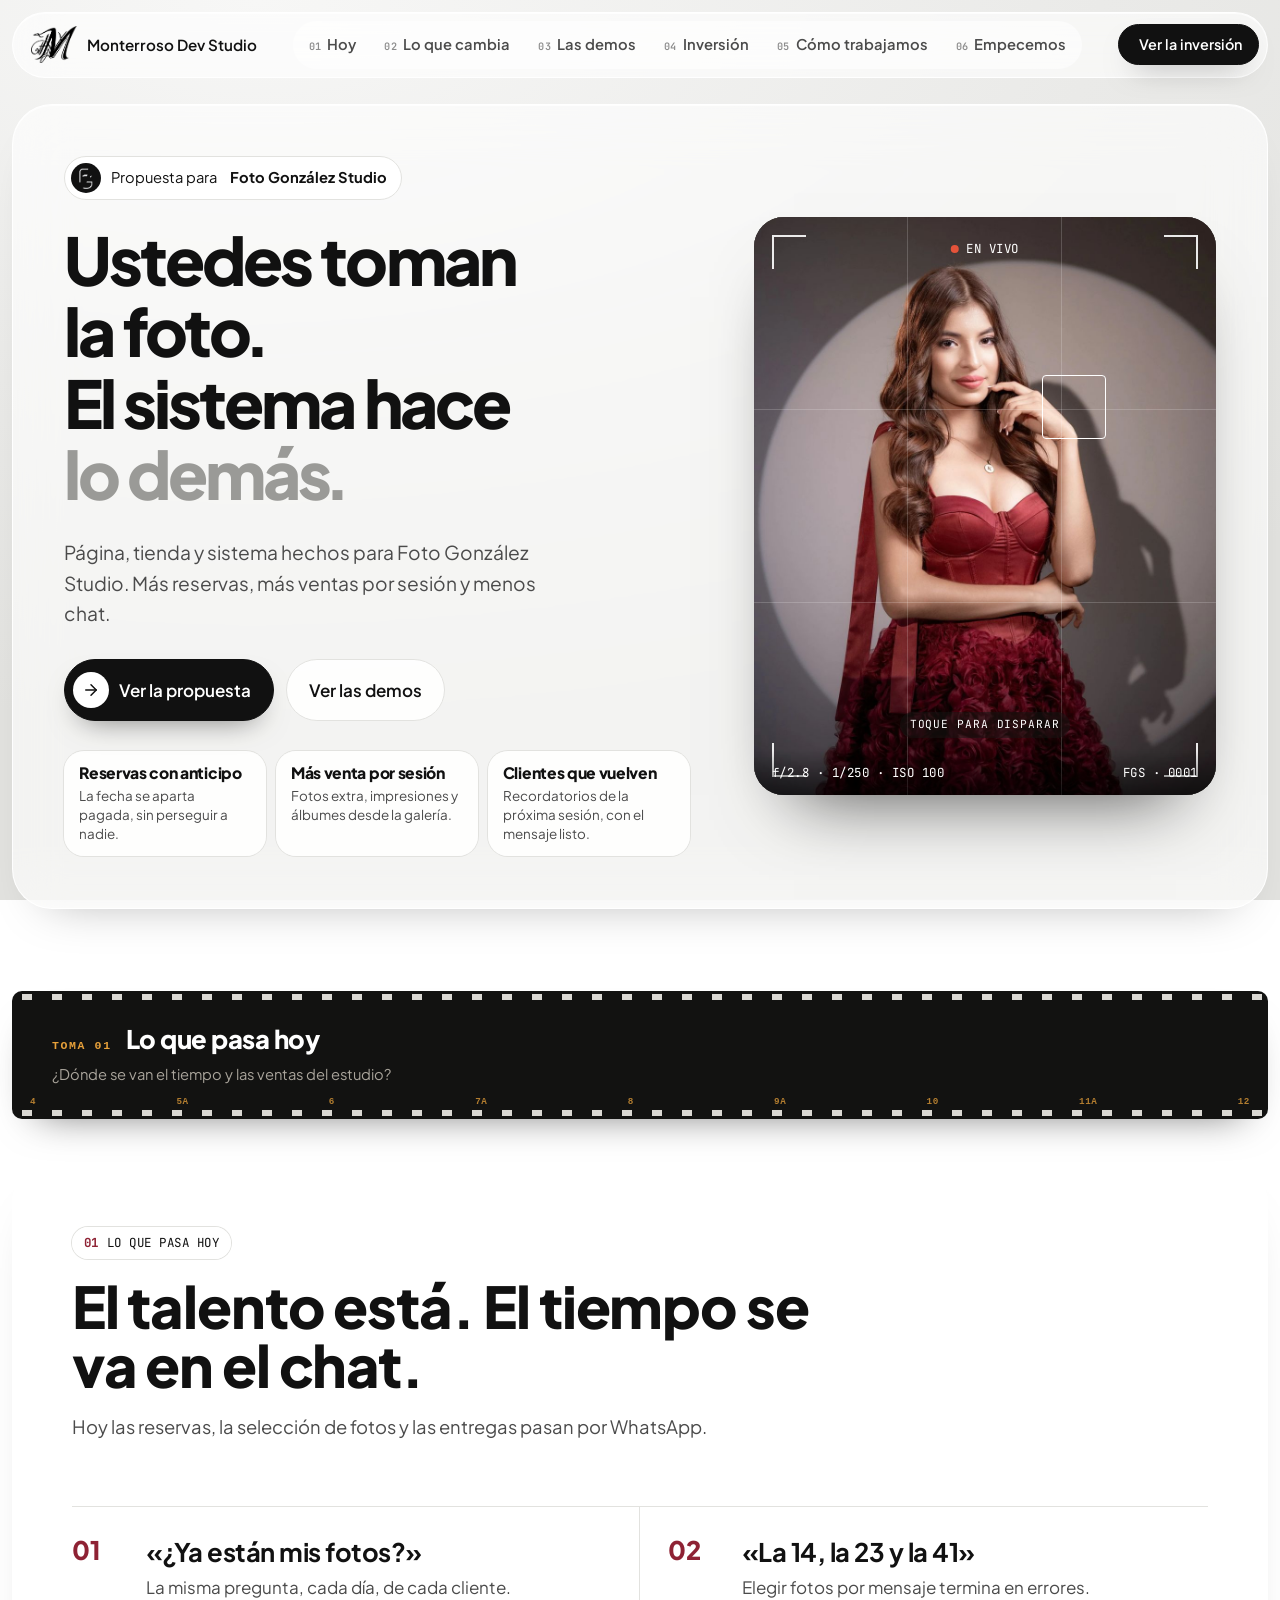
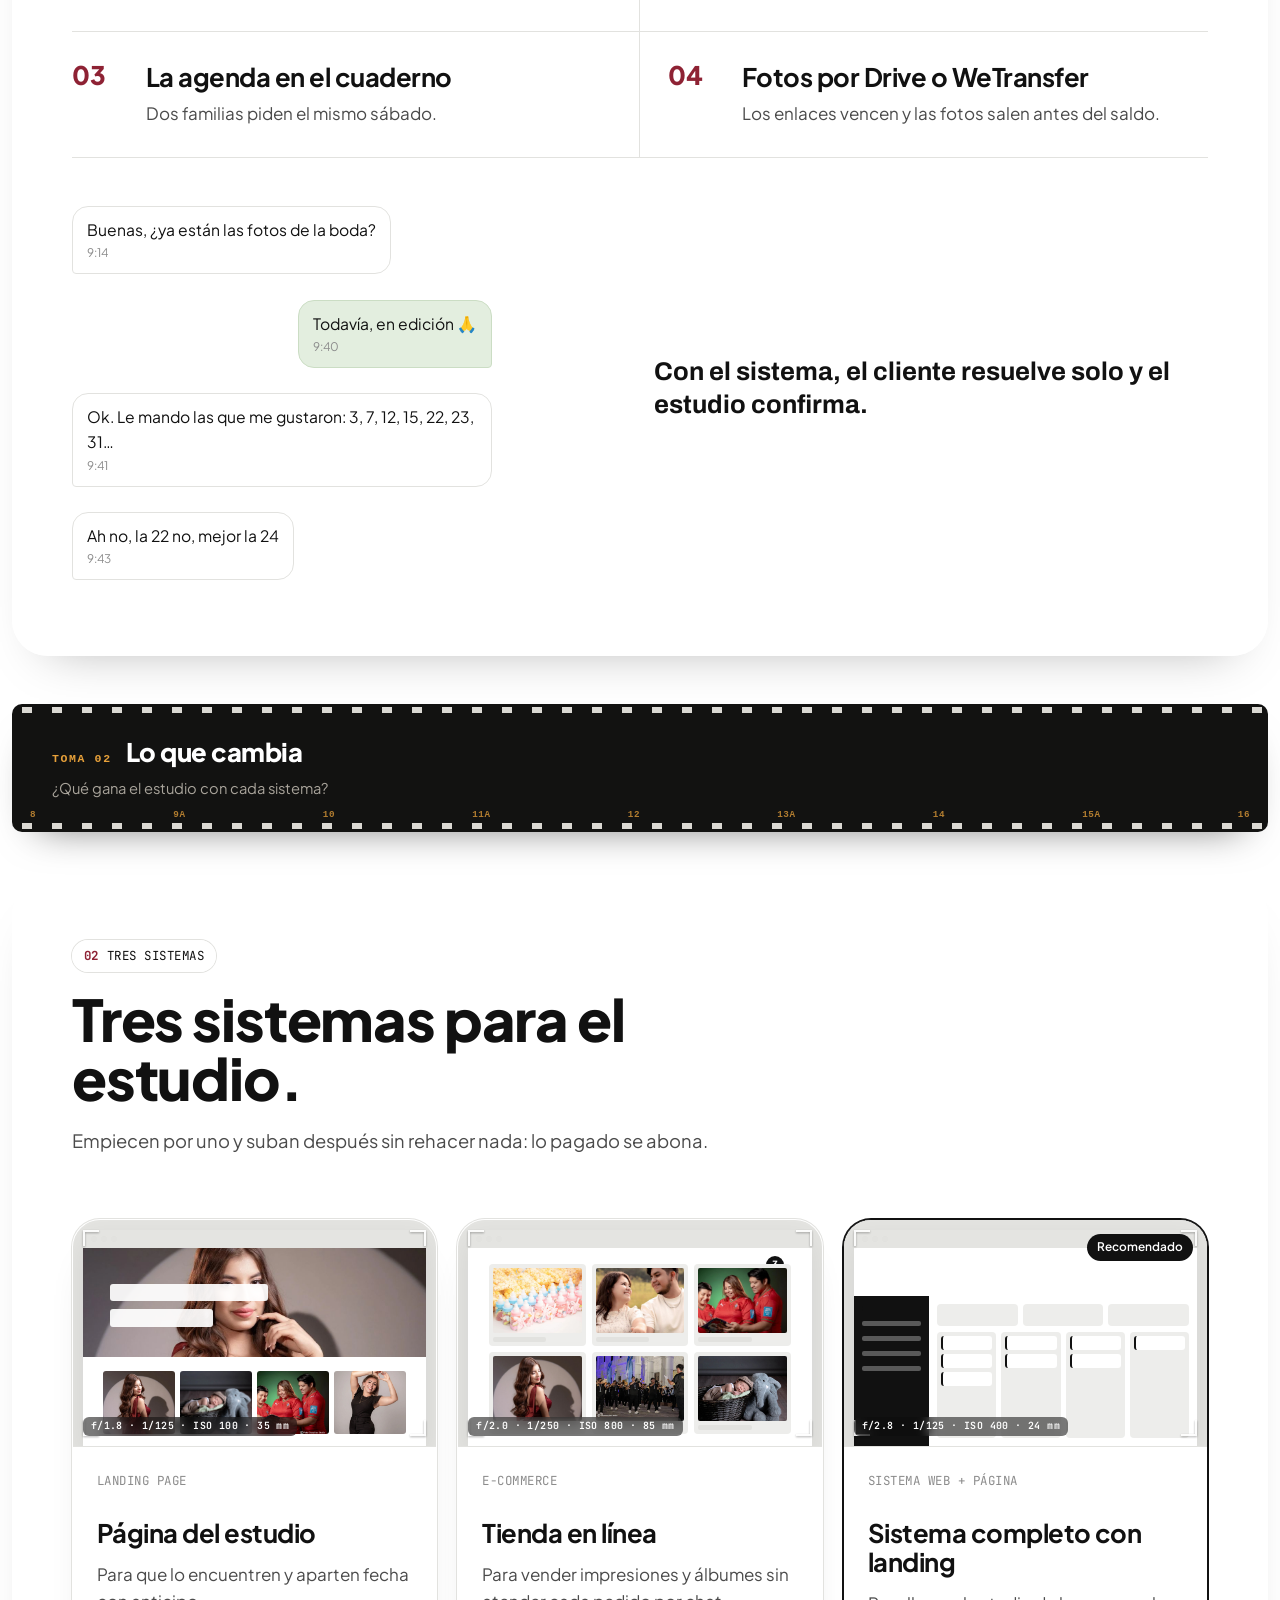
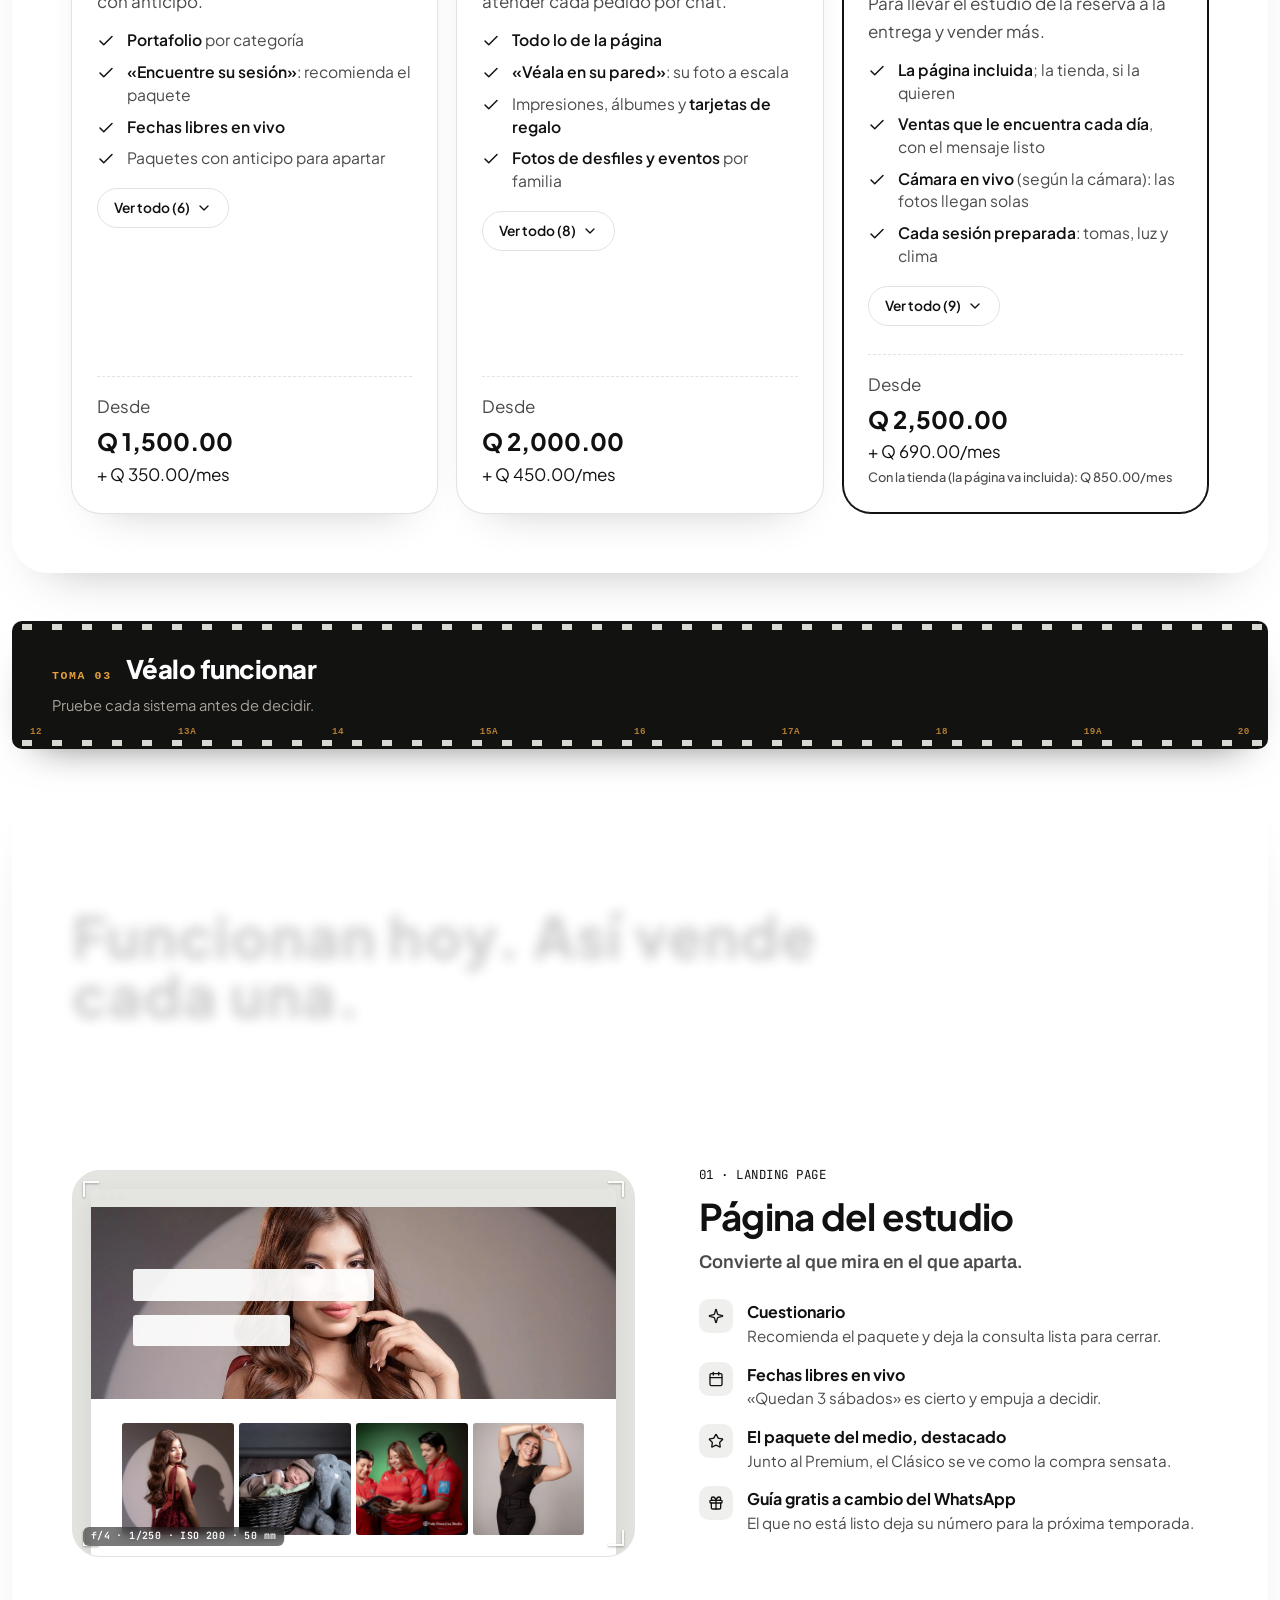
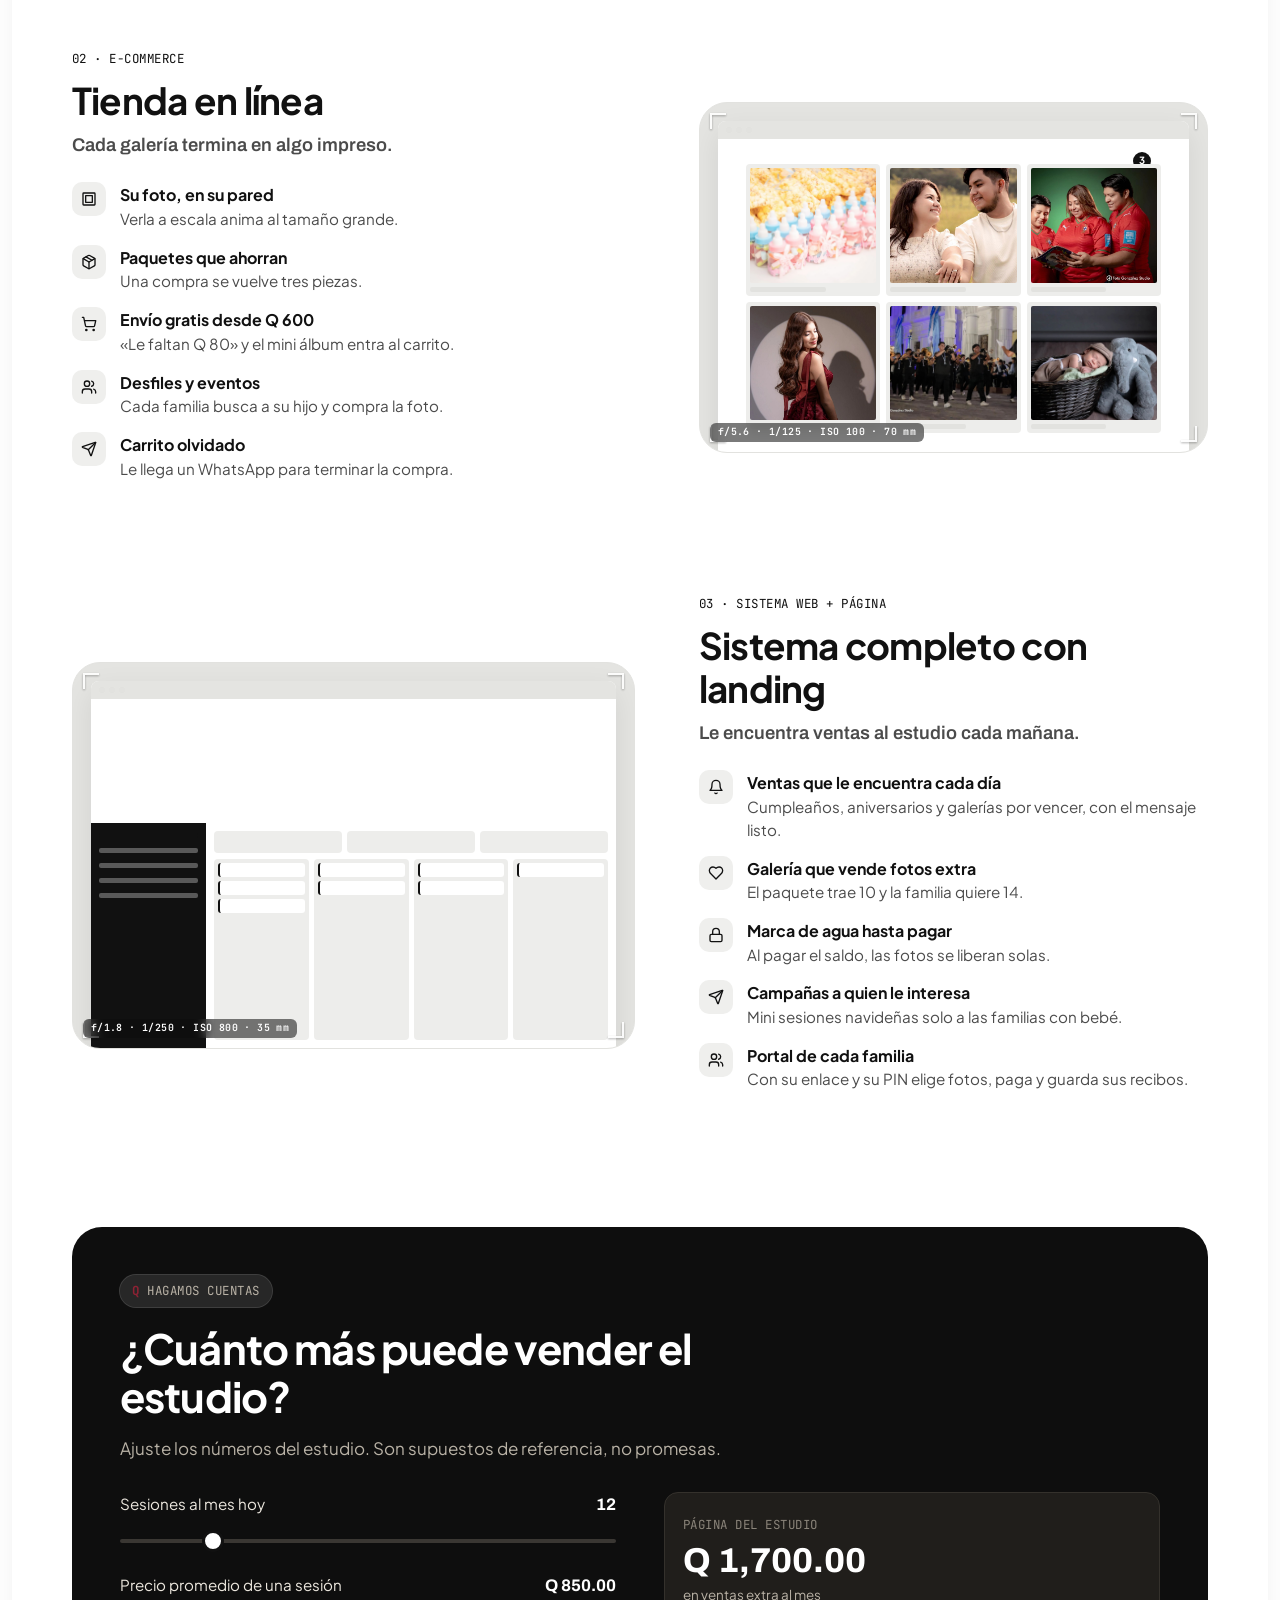
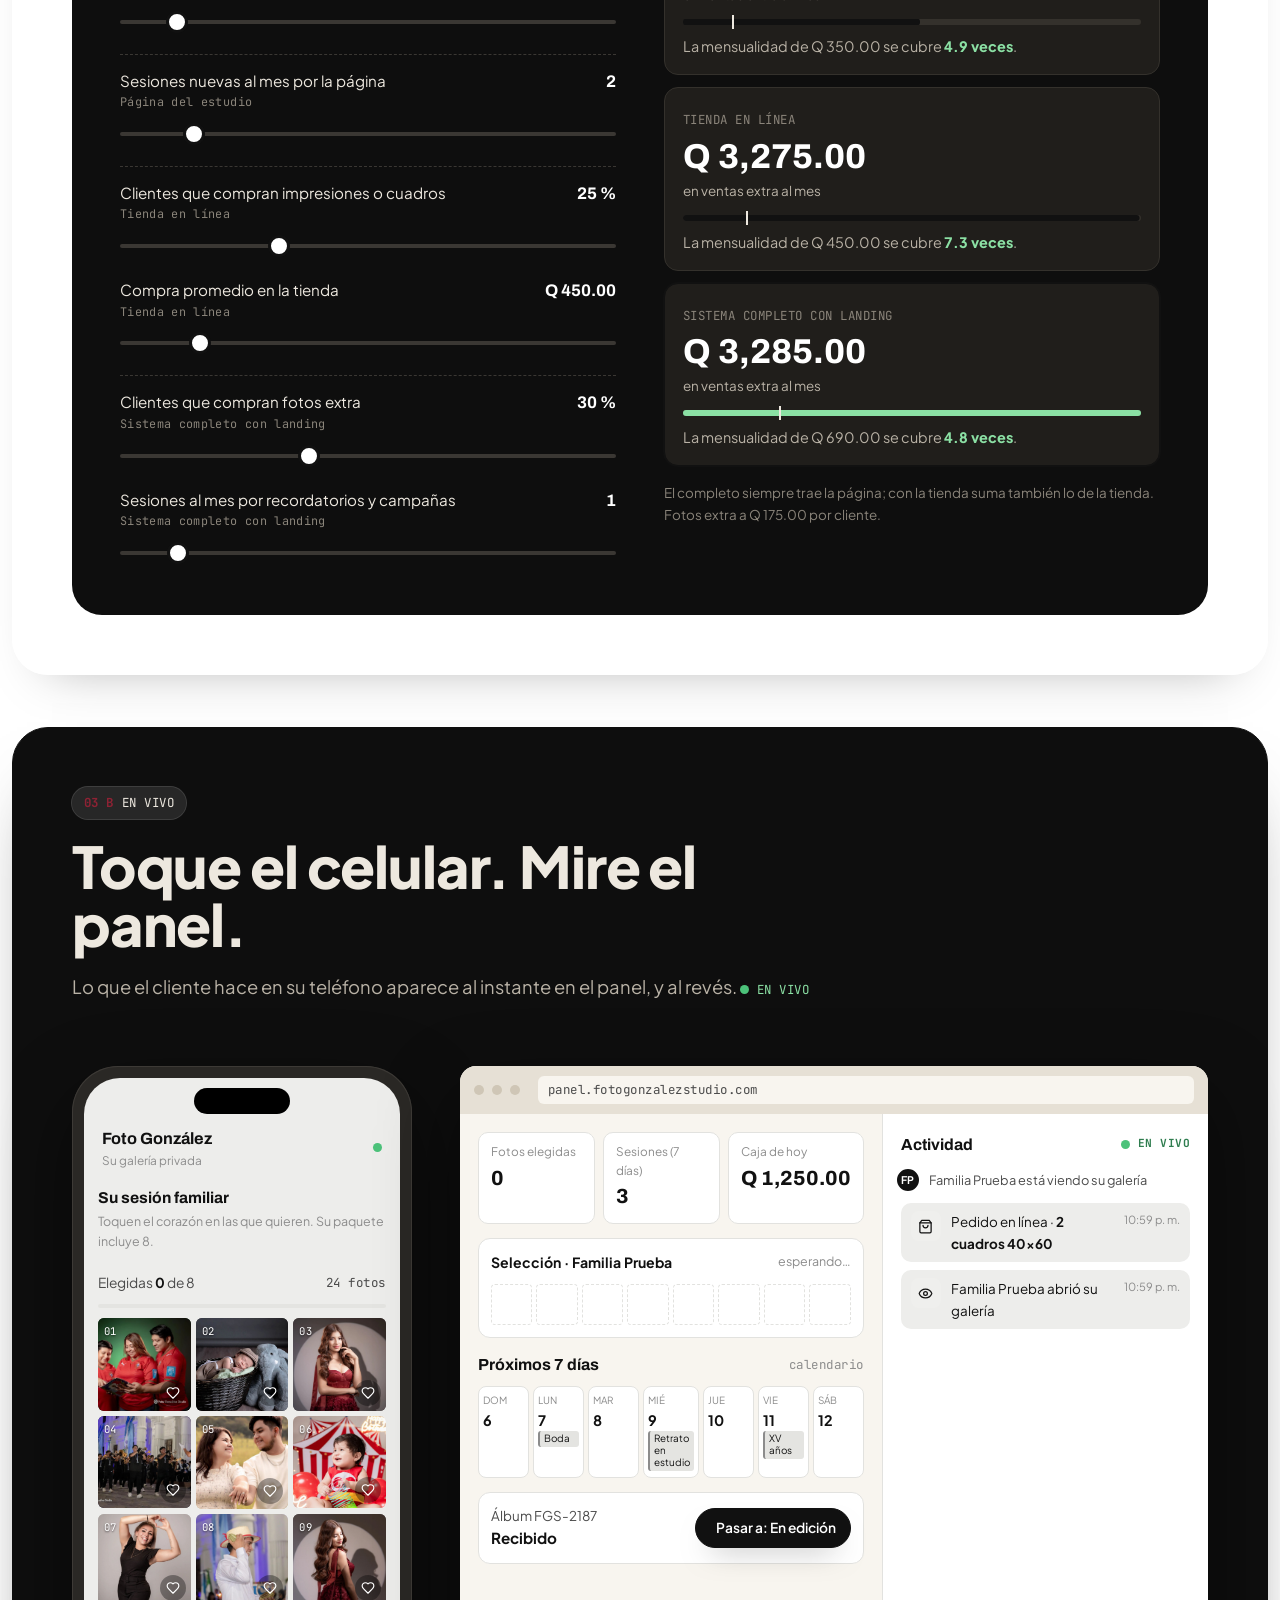
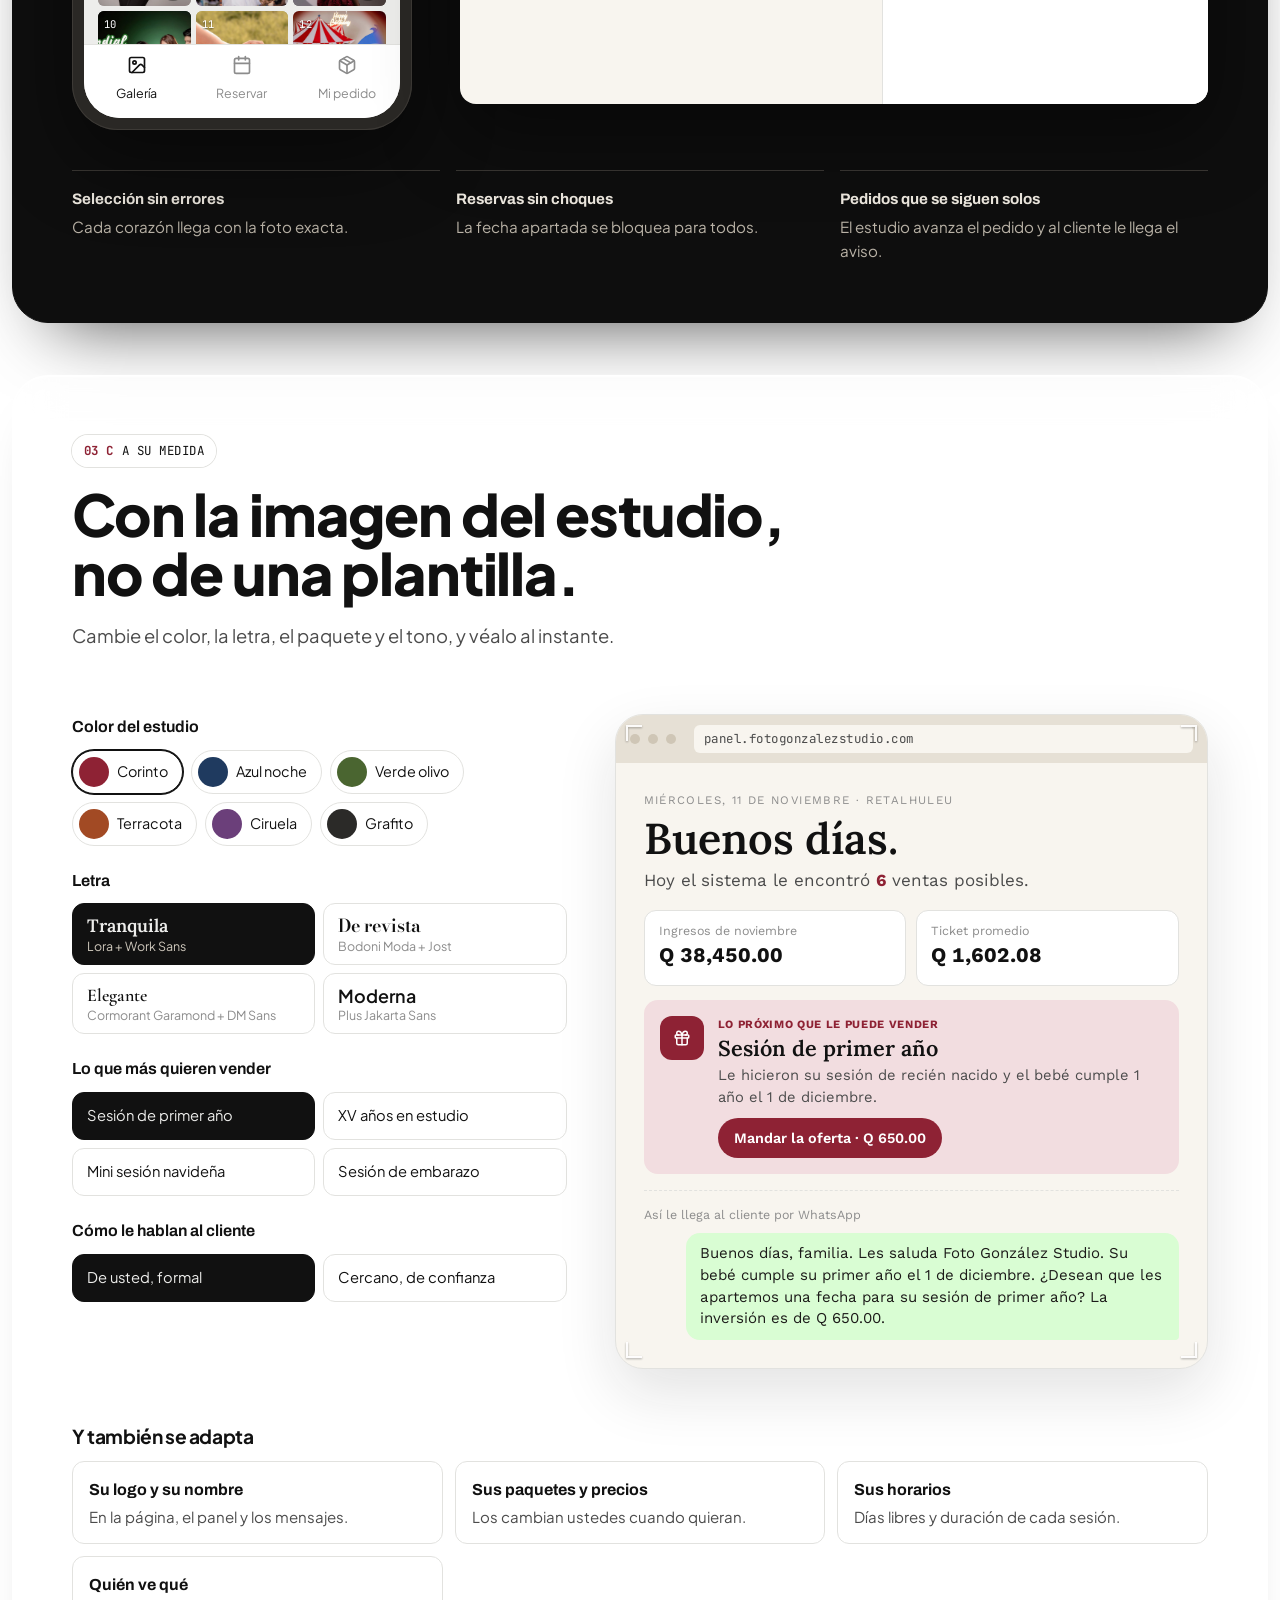
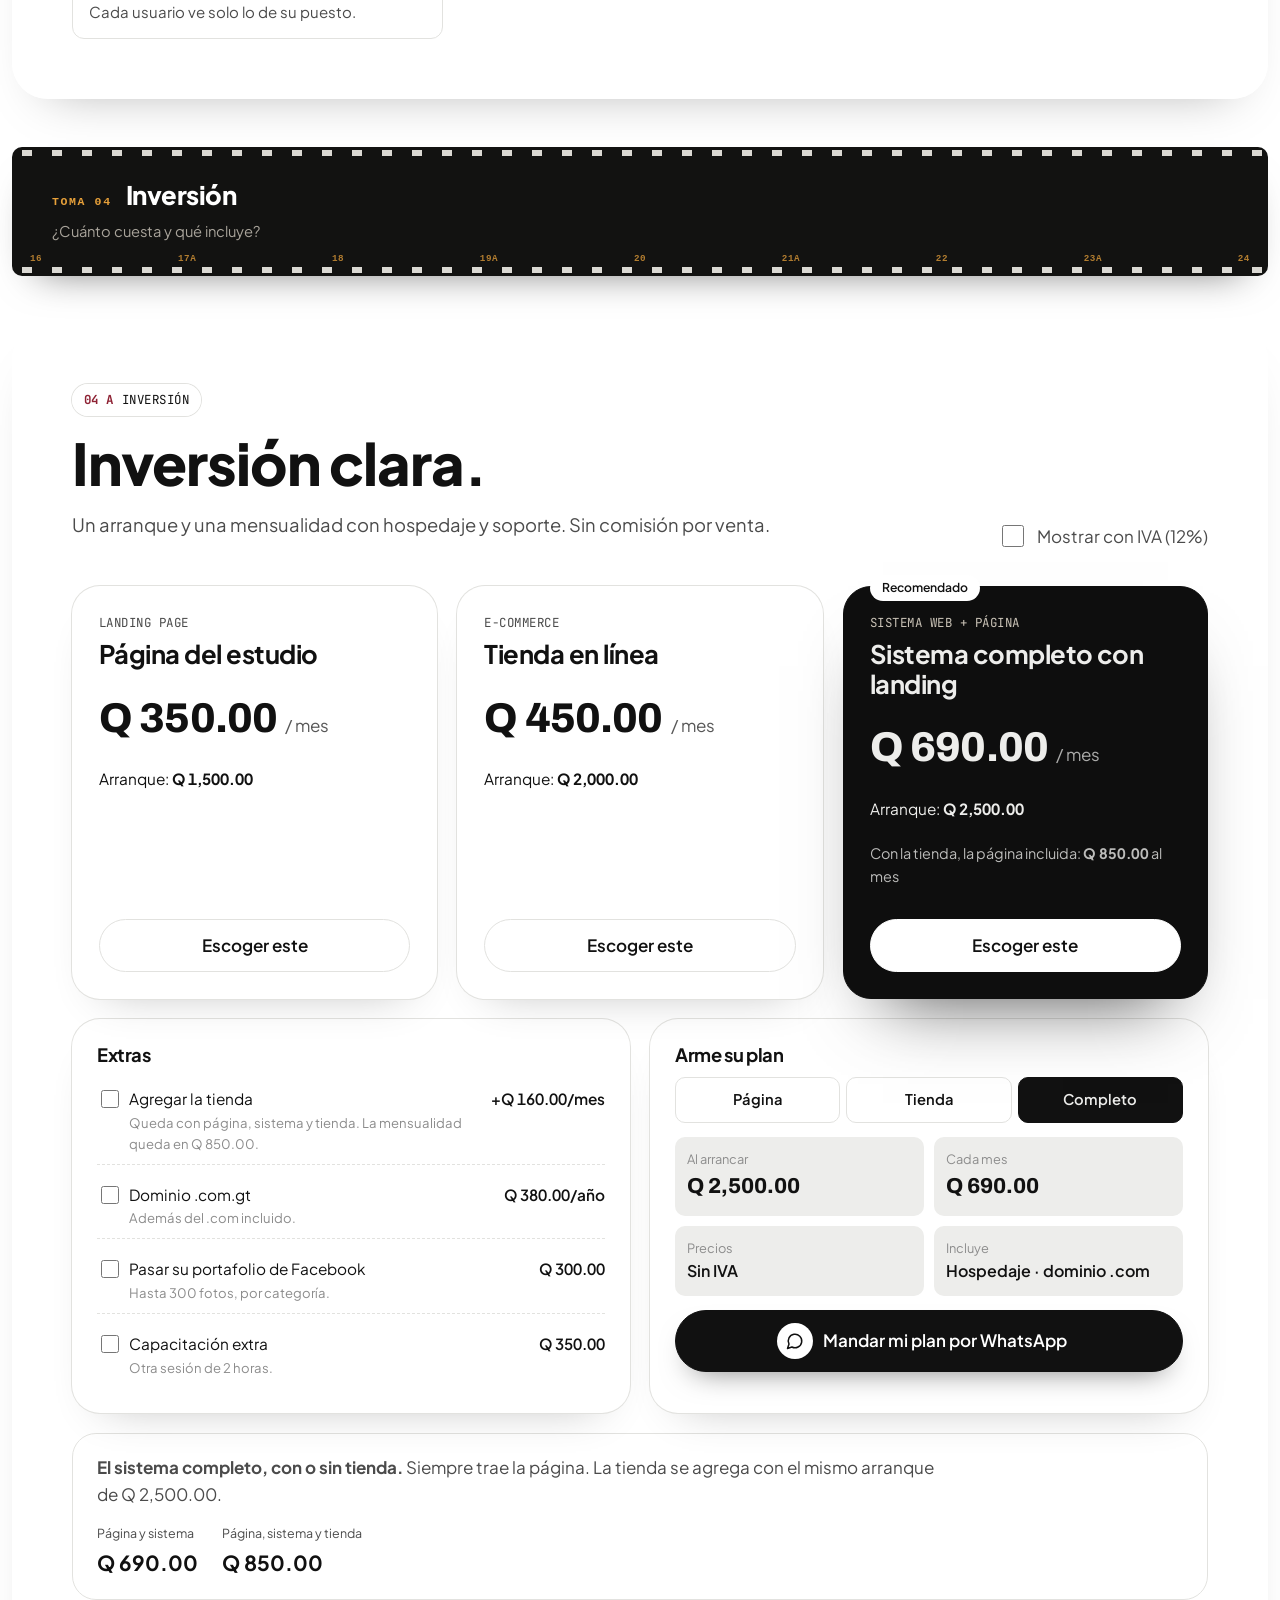
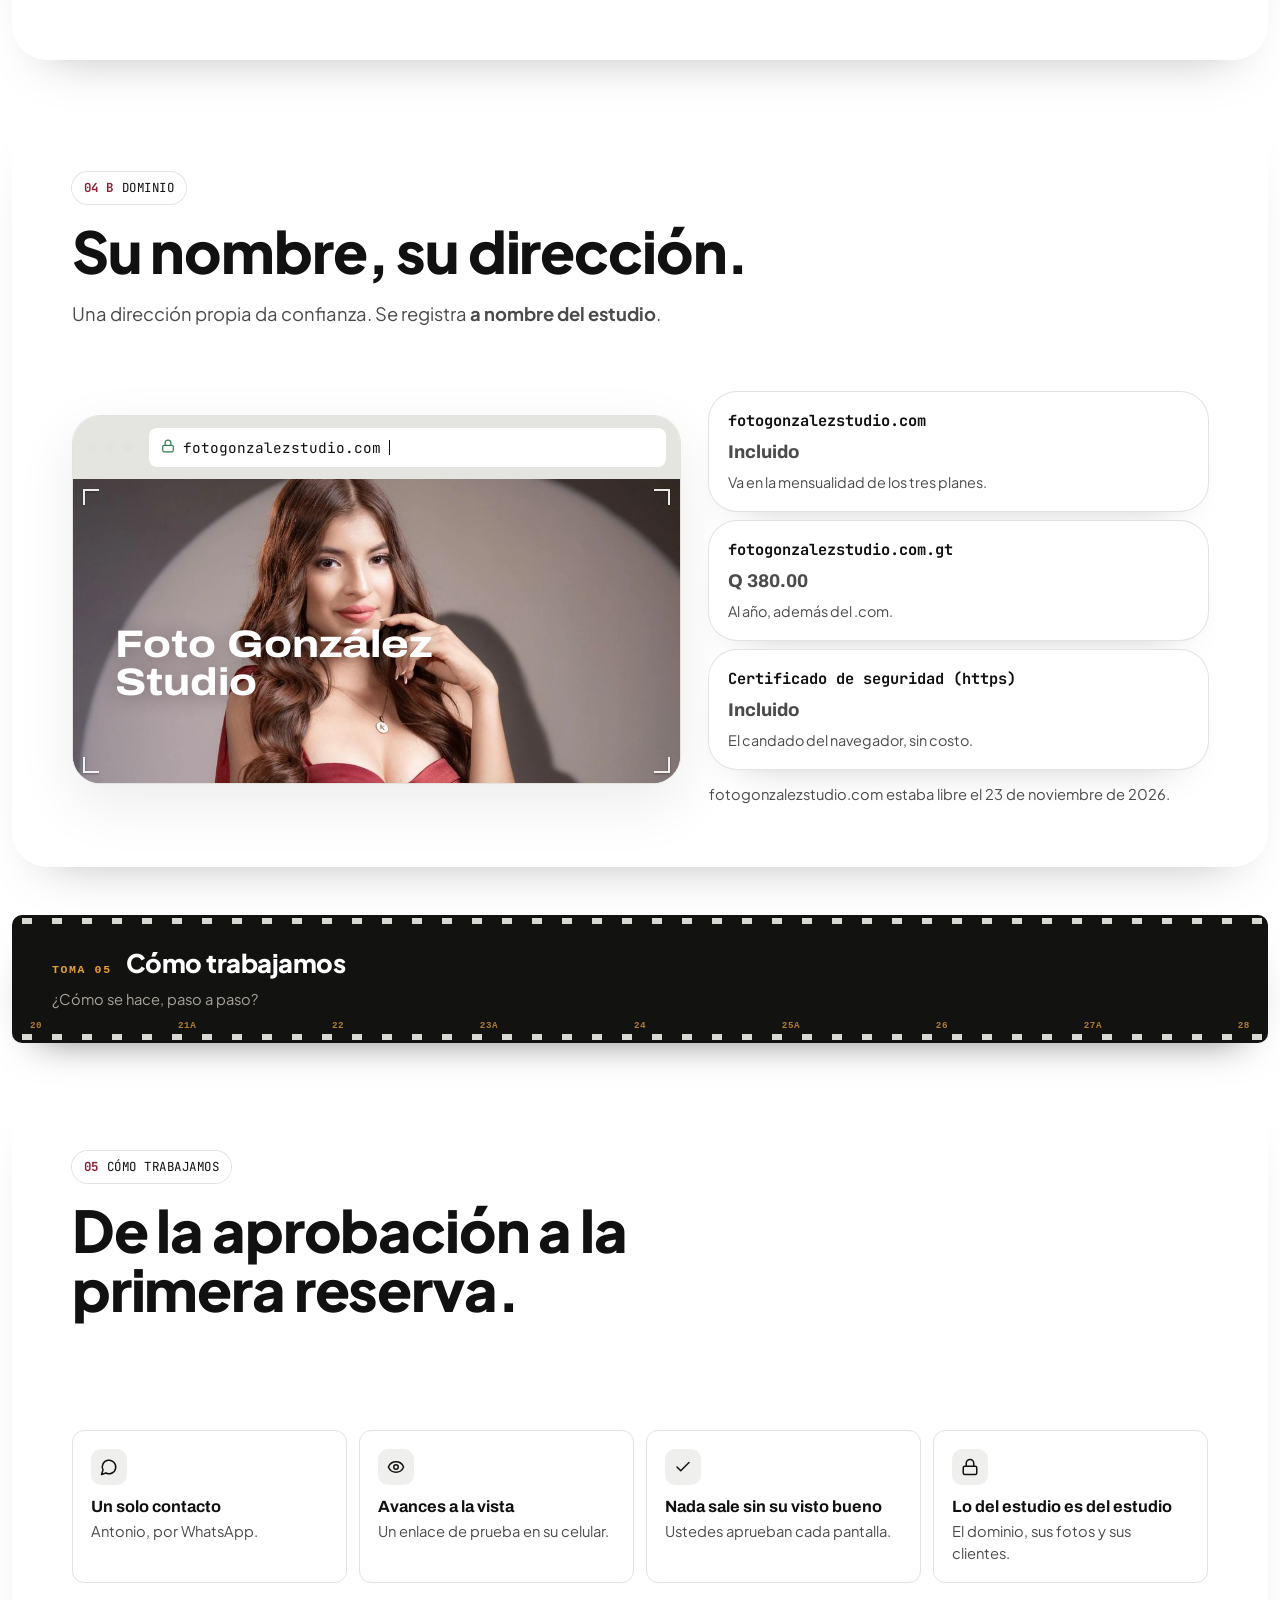
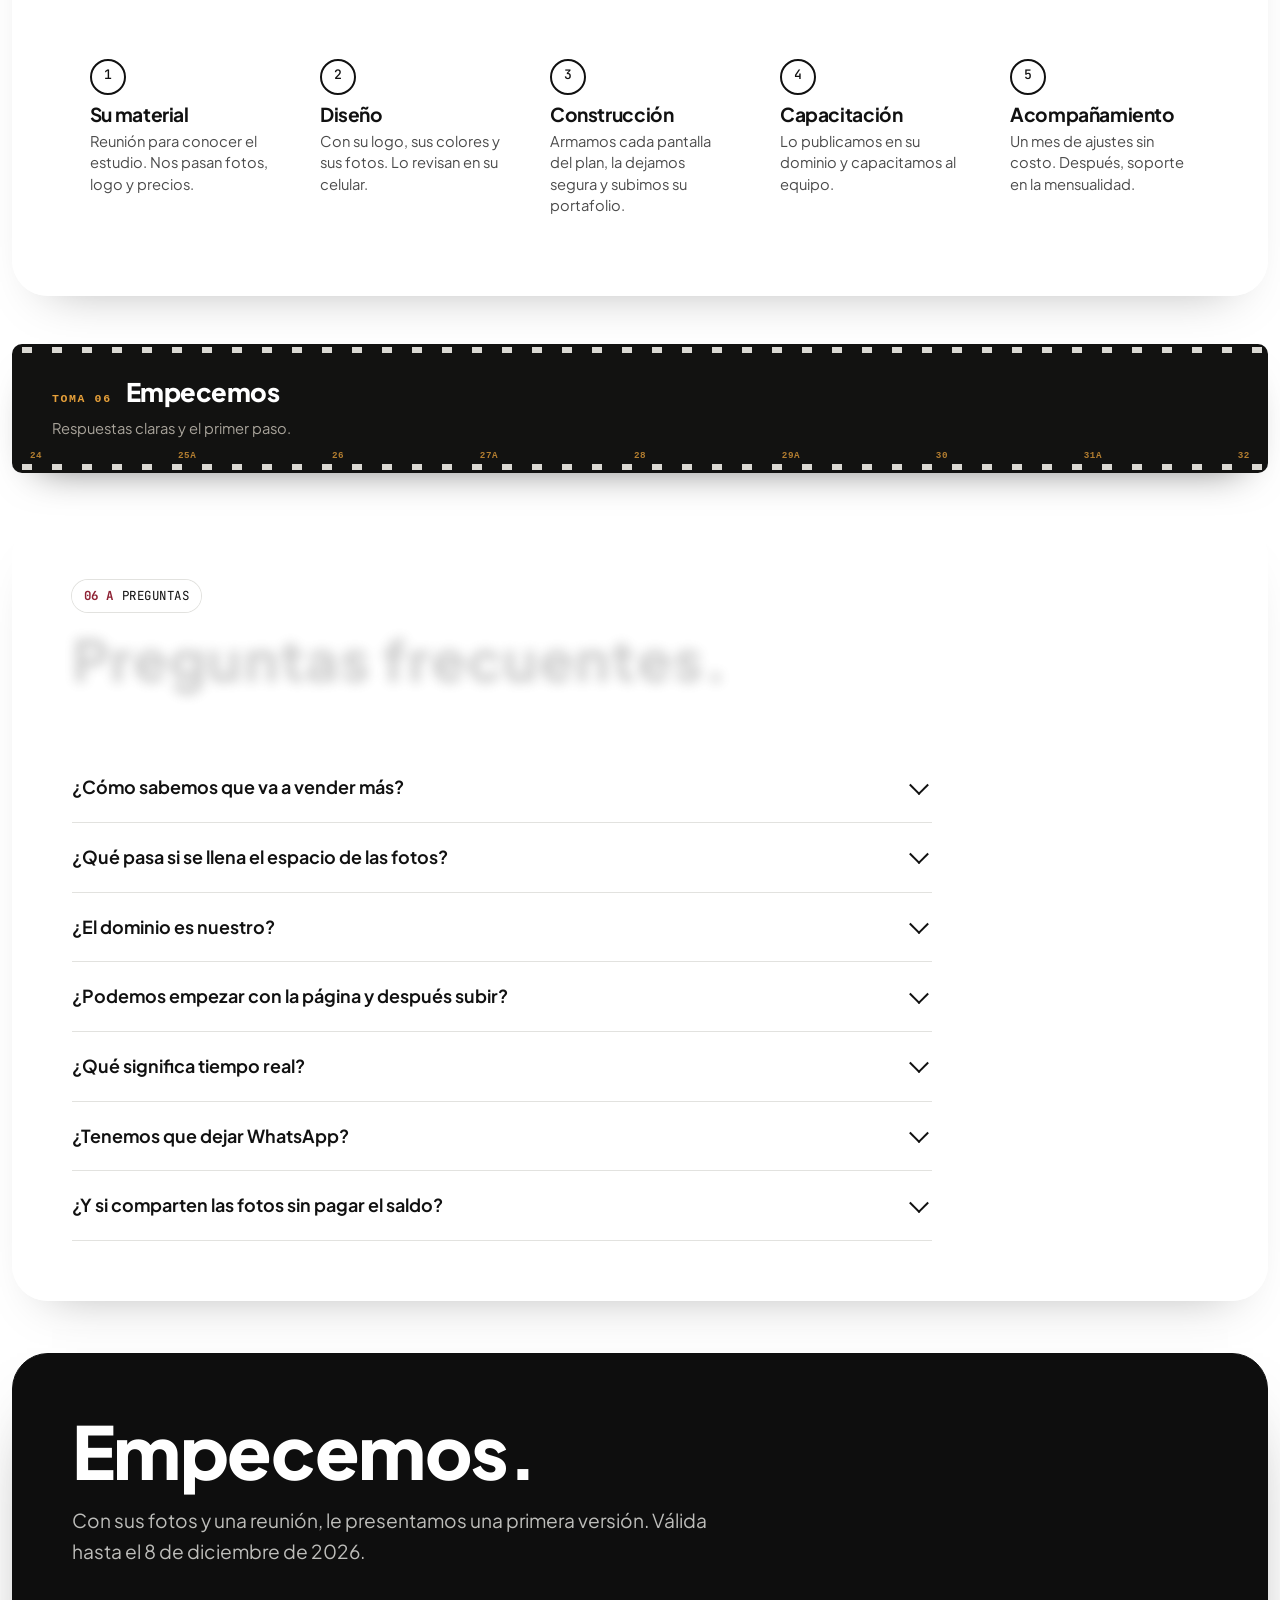
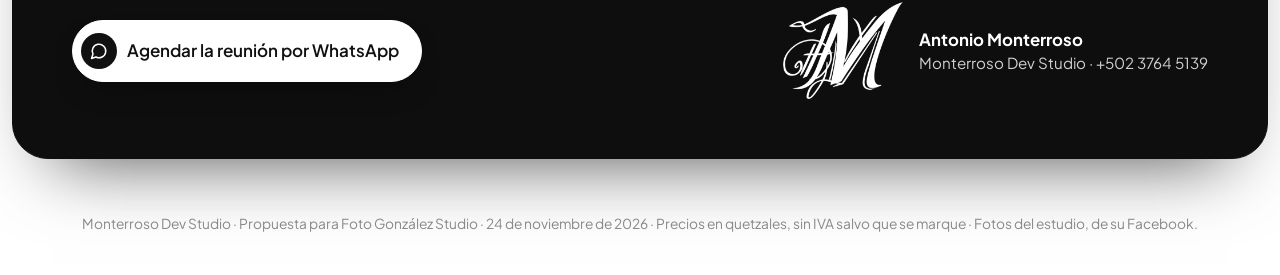
==== index.html @ 299a8d35 "Aclarar que el completo con tienda trae la página Co-Authored-By: Claude Opus 5.5 <noreply@anthropic" ====
<!doctype html>
<html lang="es">
<head>
<meta charset="utf-8">
<meta name="viewport" content="width=device-width, initial-scale=1, viewport-fit=cover">
<meta name="robots" content="noindex">
<meta name="theme-color" content="#F5F2EC">
<title>Propuesta · Foto González Studio</title>
<meta name="description" content="Propuesta de Monterroso Dev Studio para Foto González Studio: página, tienda en línea y sistema completo, con dominio propio y tiempo real.">
<meta property="og:title" content="Propuesta para Foto González Studio">
<meta property="og:description" content="Ustedes toman la foto. El sistema hace lo demás.">
<meta property="og:type" content="website">
<meta property="og:image" content="https://antoniomonterroso.github.io/FotoGonzalesStudio/img/og.jpg">
<link rel="icon" href="data:image/svg+xml,%3Csvg xmlns='http://www.w3.org/2000/svg' viewBox='0 0 24 24' fill='none' stroke='%238E2234' stroke-width='2' stroke-linecap='round'%3E%3Ccircle cx='12' cy='12' r='10'/%3E%3Cpath d='m14.31 8 5.74 9.94M9.69 8h11.48M7.38 12l5.74-9.94M9.69 16 3.95 6.06M14.31 16H2.83m13.79-4-5.74 9.94'/%3E%3C/svg%3E">
<link rel="preconnect" href="https://fonts.googleapis.com">
<link rel="preconnect" href="https://fonts.gstatic.com" crossorigin>
<link rel="stylesheet" href="https://fonts.googleapis.com/css2?family=Archivo:wdth,wght@62..125,400..800&family=Hanken+Grotesk:wght@400..700&family=JetBrains+Mono:wght@400;500&family=Plus+Jakarta+Sans:ital,wght@0,300..800;1,300..600&display=swap">
<link rel="stylesheet" href="css/estilos.css?v=20261124g">
<link rel="stylesheet" href="demos/foto.css?v=20261113a">
<link rel="stylesheet" href="css/movimiento.css?v=20261124a">
<script src="demos/diseno.js?v=20261124a" data-css="css/claro.css?v=20261124b"></script>
</head>
<body>

<div class="intro" id="intro" aria-hidden="true">
  <svg viewBox="0 0 1000 1000" preserveAspectRatio="xMidYMid slice">
    <defs>
      <mask id="hueco">
        <rect width="1000" height="1000" fill="#fff"/>
        <g id="hueco-g" style="transform-box: view-box; transform-origin: 500px 500px; transform: scale(0.01)">
          <polygon points="500,380 604,440 604,560 500,620 396,560 396,440" fill="#000"/>
        </g>
      </mask>
    </defs>
    <rect width="1000" height="1000" fill="#161513" mask="url(#hueco)"/>
    <g id="hojas" style="transform-box: view-box; transform-origin: 500px 500px; transform: scale(0.01)" stroke="#4d4843" stroke-width="2" fill="none" vector-effect="non-scaling-stroke">
      <path d="M500 380 L1500 -197" vector-effect="non-scaling-stroke"/>
      <path d="M604 440 L1604 1017" vector-effect="non-scaling-stroke"/>
      <path d="M604 560 L604 1715" vector-effect="non-scaling-stroke"/>
      <path d="M500 620 L-500 1197" vector-effect="non-scaling-stroke"/>
      <path d="M396 560 L-604 -17" vector-effect="non-scaling-stroke"/>
      <path d="M396 440 L396 -715" vector-effect="non-scaling-stroke"/>
    </g>
  </svg>
  <div class="flash"></div>
  <p class="exif mono" id="intro-exif">f/1.8 · 1/250 · ISO 100</p>
</div>
<div class="destello" id="destello" aria-hidden="true"></div>

<header class="barra" id="barra">
  <a class="barra-firma" href="#portada"><img src="img/firma-m.png" alt=""><span>Monterroso Dev Studio</span></a>
  <nav id="menu" aria-label="Secciones">
    <a href="#hoy" data-toma="1"><small>01</small>Hoy</a>
    <a href="#sistemas" data-toma="2"><small>02</small>Lo que cambia</a>
    <a href="#demos" data-toma="3"><small>03</small>Las demos</a>
    <a href="#precios" data-toma="4"><small>04</small>Inversión</a>
    <a href="#arranque" data-toma="5" class="nav-ancho"><small>05</small>Cómo trabajamos</a>
    <a href="#cierre" data-toma="6" class="nav-ancho"><small>06</small>Empecemos</a>
  </nav>
  <a class="btn btn-tinta btn-barra" href="#precios">Ver la inversión</a>
  <button class="menu-btn" id="menu-btn" aria-label="Abrir el menú" aria-expanded="false" aria-controls="menu"><span data-i="menu"></span></button>
</header>

<main>
  <section class="portada" id="portada">
    <div class="envoltura">
      <div>
        <p class="para"><span class="marca"><img src="img/monograma-fg.png" alt="" style="width:46%;height:auto;filter:invert(1)"></span>Propuesta para <b>&nbsp;Foto González Studio</b></p>
        <h1 id="titulo">
          <span class="linea"><span>Ustedes toman</span></span>
          <span class="linea"><span>la foto<span class="pt">.</span></span></span>
          <span class="linea"><span>El sistema hace</span></span>
          <span class="linea"><span><em>lo demás<span class="pt">.</span></em></span></span>
        </h1>
        <p class="bajada">Página, tienda y sistema hechos para Foto González Studio. Más reservas, más ventas por sesión y menos chat.</p>
        <div class="acciones">
          <a class="btn btn-tinta" href="#hoy"><span data-i="arrow"></span>Ver la propuesta</a>
          <a class="btn" href="#demos">Ver las demos</a>
        </div>
        <ul class="beneficios" aria-label="Lo que gana el estudio">
          <li><b>Reservas con anticipo</b><span>La fecha se aparta pagada, sin perseguir a nadie.</span></li>
          <li><b>Más venta por sesión</b><span>Fotos extra, impresiones y álbumes desde la galería.</span></li>
          <li><b>Clientes que vuelven</b><span>Recordatorios de la próxima sesión, con el mensaje listo.</span></li>
        </ul>
      </div>
      <div class="visor" id="visor" aria-label="Visor de cámara con una foto de muestra">
        <div class="foto f-xv" id="visor-foto"></div>
        <div class="tercios"></div>
        <div class="esquinas"><span></span><span></span><span></span><span></span></div>
        <div class="enfoque" id="enfoque"></div>
        <p class="rec mono"><i></i> EN VIVO</p>
        <p class="toca mono">TOQUE PARA DISPARAR</p>
        <div class="datos mono"><span id="visor-exif">f/2.8 · 1/250 · ISO 100</span><span id="visor-cuadro">FGS · 0001</span></div>
      </div>
    </div>
  </section>

  <div class="negativo" data-toma-n="01" data-titulo="Lo que pasa hoy" data-pregunta="¿Dónde se van el tiempo y las ventas del estudio?"></div>

  <section class="sec" id="hoy" data-toma="1">
    <div class="envoltura">
      <header class="sec-cabeza">
        <p class="eyebrow mono"><span class="num">01</span> Lo que pasa hoy</p>
        <h2 class="enfoca">El talento está. El tiempo se va en el chat.</h2>
        <p class="lead">Hoy las reservas, la selección de fotos y las entregas pasan por WhatsApp.</p>
      </header>
      <div class="dolores">
        <article class="dolor revela"><span class="n">01</span><div><h3>«¿Ya están mis fotos?»</h3><p>La misma pregunta, cada día, de cada cliente.</p></div></article>
        <article class="dolor revela"><span class="n">02</span><div><h3>«La 14, la 23 y la 41»</h3><p>Elegir fotos por mensaje termina en errores.</p></div></article>
        <article class="dolor revela"><span class="n">03</span><div><h3>La agenda en el cuaderno</h3><p>Dos familias piden el mismo sábado.</p></div></article>
        <article class="dolor revela"><span class="n">04</span><div><h3>Fotos por Drive o WeTransfer</h3><p>Los enlaces vencen y las fotos salen antes del saldo.</p></div></article>
      </div>
      <div class="chat">
        <div class="burbujas" aria-label="Ejemplo de conversación">
          <p class="burbuja revela">Buenas, ¿ya están las fotos de la boda?<small>9:14</small></p>
          <p class="burbuja yo revela">Todavía, en edición 🙏<small>9:40</small></p>
          <p class="burbuja revela">Ok. Le mando las que me gustaron: 3, 7, 12, 15, 22, 23, 31…<small>9:41</small></p>
          <p class="burbuja revela">Ah no, la 22 no, mejor la 24<small>9:43</small></p>
        </div>
        <p class="remate revela"><b>Con el sistema, el cliente resuelve solo y el estudio confirma.</b></p>
      </div>
    </div>
  </section>

  <div class="negativo" data-toma-n="02" data-titulo="Lo que cambia" data-pregunta="¿Qué gana el estudio con cada sistema?"></div>

  <section class="sec" id="sistemas" data-toma="2" style="background: var(--papel2)">
    <div class="envoltura">
      <header class="sec-cabeza">
        <p class="eyebrow mono"><span class="num">02</span> Tres sistemas</p>
        <h2 class="enfoca">Tres sistemas para el estudio.</h2>
        <p class="lead">Empiecen por uno y suban después sin rehacer nada: lo pagado se abona.</p>
      </header>
      <div class="sistemas" id="sistemas-lista"></div>
    </div>
  </section>

  <div class="negativo" data-toma-n="03" data-titulo="Véalo funcionar" data-pregunta="Pruebe cada sistema antes de decidir."></div>

  <section class="sec" id="demos" data-toma="3">
    <div class="envoltura">
      <header class="sec-cabeza">
        <p class="eyebrow mono"><span class="num">03 A</span> Las demos</p>
        <h2 class="enfoca">Funcionan hoy. Así vende cada una.</h2>
        <p class="lead">El estudio tiene 2,700 seguidores en Facebook y ninguno puede apartar ni comprar solo. Así cambia eso.</p>
      </header>
      <div class="vitrinas" id="vitrinas"></div>

      <div class="calc revela" id="calc">
        <div class="calc-cab">
          <p class="eyebrow mono" style="color:#B9B2A6"><span class="num">Q</span> Hagamos cuentas</p>
          <h3>¿Cuánto más puede vender el estudio?</h3>
          <p>Ajuste los números del estudio. Son supuestos de referencia, no promesas.</p>
        </div>
        <div class="calc-cuerpo">
          <form class="calc-datos" id="calc-form" onsubmit="return false"></form>
          <div class="calc-res" id="calc-res" aria-live="polite"></div>
        </div>
      </div>
    </div>
  </section>

  <section class="sec vivo" id="vivo" data-toma="3">
    <div class="envoltura">
      <header class="sec-cabeza">
        <p class="eyebrow mono"><span class="num">03 B</span> En vivo</p>
        <h2 class="enfoca">Toque el celular. Mire el panel.</h2>
        <p class="lead">Lo que el cliente hace en su teléfono aparece al instante en el panel, y al revés. <span class="pulso mono"><i></i>EN VIVO</span></p>
      </header>

      <div class="escena">
        <div class="cel" aria-label="Celular de la clienta">
          <div class="pantalla">
            <div class="isla"></div>
            <div class="aviso-cel" id="aviso-cel" role="status" aria-live="polite"><span class="ico" data-i="bell"></span><span id="aviso-cel-txt"></span></div>
            <div class="cab"><div><b>Foto González</b><small>Su galería privada</small></div><span class="pulso mono" style="font-size:.66rem"><i></i></span></div>

            <div class="vista-cel" id="v-galeria" role="tabpanel" aria-labelledby="t-galeria">
              <h4>Su sesión familiar</h4>
              <p class="nota">Toquen el corazón en las que quieren. Su paquete incluye 8.</p>
              <div class="contador"><span>Elegidas <b id="cel-cuenta">0</b> de 8</span><span class="mono">24 fotos</span></div>
              <div class="barrita"><i id="cel-barra"></i></div>
              <div class="galeria" id="galeria"></div>
            </div>

            <div class="vista-cel" id="v-reservar" role="tabpanel" aria-labelledby="t-reservar" hidden>
              <h4>Apartar otra sesión</h4>
              <p class="nota">Las fechas tachadas ya están ocupadas, y se actualizan solas.</p>
              <div class="fechas" id="fechas"></div>
              <div class="opciones" id="opciones"></div>
              <button class="btn btn-acento" id="reservar">Reservar y pagar anticipo</button>
              <p class="nota" style="margin-top:8px">Demo: el pago es simulado.</p>
            </div>

            <div class="vista-cel" id="v-pedido" role="tabpanel" aria-labelledby="t-pedido" hidden>
              <h4>Álbum 30×30 · FGS-2187</h4>
              <p class="nota">Cuando el estudio avanza su pedido, aquí cambia solo.</p>
              <ol class="ruta" id="ruta"></ol>
            </div>

            <div class="pestanas" role="tablist">
              <button role="tab" id="t-galeria" aria-selected="true" aria-controls="v-galeria"><span data-i="images"></span>Galería</button>
              <button role="tab" id="t-reservar" aria-selected="false" aria-controls="v-reservar"><span data-i="calendar"></span>Reservar</button>
              <button role="tab" id="t-pedido" aria-selected="false" aria-controls="v-pedido"><span data-i="package"></span>Mi pedido</button>
            </div>
          </div>
        </div>

        <div class="panel" aria-label="Panel del estudio">
          <div class="top"><i></i><i></i><i></i><span class="url mono">panel.fotogonzalezstudio.com</span></div>
          <div class="area">
            <div class="col-a">
              <div class="cifras">
                <div class="cifra"><small>Fotos elegidas</small><b id="p-elegidas">0</b></div>
                <div class="cifra"><small>Sesiones (7 días)</small><b id="p-sesiones">3</b></div>
                <div class="cifra"><small>Caja de hoy</small><b id="p-caja">Q 1,250.00</b></div>
              </div>
              <div class="seleccion">
                <div class="quien"><b>Selección · Familia Prueba</b><span id="p-sel-txt">esperando…</span></div>
                <div class="tiras-sel" id="p-tiras"></div>
              </div>
              <div>
                <h4 style="margin-bottom:8px">Próximos 7 días <span class="mono" style="font-weight:400;color:var(--tinta3)">calendario</span></h4>
                <div class="semana" id="semana"></div>
              </div>
              <div class="pedido-panel">
                <div class="estado">Álbum FGS-2187<b id="p-estado">Recibido</b></div>
                <button class="btn btn-tinta" id="avanzar">Pasar a: En edición</button>
              </div>
            </div>
            <div class="col-b">
              <h4>Actividad <span class="pulso mono" style="font-size:.7rem;color:var(--vivo)"><i></i>EN VIVO</span></h4>
              <div class="presencia" id="presencia"><span class="avs"><span style="background:var(--acento)">FP</span></span><span>Familia Prueba está viendo su galería</span></div>
              <ul class="feed" id="feed" aria-live="polite"></ul>
            </div>
          </div>
        </div>
      </div>

      <div class="vivo-explica">
        <div class="revela"><b>Selección sin errores</b>Cada corazón llega con la foto exacta.</div>
        <div class="revela"><b>Reservas sin choques</b>La fecha apartada se bloquea para todos.</div>
        <div class="revela"><b>Pedidos que se siguen solos</b>El estudio avanza el pedido y al cliente le llega el aviso.</div>
      </div>
    </div>
  </section>

  <section class="sec" id="medida" data-toma="3">
    <div class="envoltura">
      <header class="sec-cabeza">
        <p class="eyebrow mono"><span class="num">03 C</span> A su medida</p>
        <h2 class="enfoca">Con la imagen del estudio, no de una plantilla.</h2>
        <p class="lead">Cambie el color, la letra, el paquete y el tono, y véalo al instante.</p>
      </header>
      <div class="medida revela">
        <form class="m-ctrl" id="m-ctrl" aria-label="Personalizar el panel">
          <fieldset><legend>Color del estudio</legend><div class="m-colores" id="m-colores"></div></fieldset>
          <fieldset><legend>Letra</legend><div class="m-pildoras" id="m-letras"></div></fieldset>
          <fieldset><legend>Lo que más quieren vender</legend><div class="m-pildoras" id="m-paquetes"></div></fieldset>
          <fieldset><legend>Cómo le hablan al cliente</legend><div class="m-pildoras" id="m-tonos"></div></fieldset>
        </form>
        <div class="m-vista" id="m-vista">
          <div class="top"><i></i><i></i><i></i><span class="url mono">panel.fotogonzalezstudio.com</span></div>
          <div class="m-area">
            <div class="mv-fecha">Miércoles, 11 de noviembre · Retalhuleu</div>
            <div class="mv-h1">Buenos días.</div>
            <p class="mv-sub">Hoy el sistema le encontró <b>6</b> ventas posibles.</p>
            <div class="mv-cifras"><div><small>Ingresos de noviembre</small><b>Q 38,450.00</b></div><div><small>Ticket promedio</small><b>Q 1,602.08</b></div></div>
            <div class="mv-op">
              <span class="mv-ic" data-i="gift"></span>
              <div><small>Lo próximo que le puede vender</small><b id="mv-paq">Sesión de primer año</b><p id="mv-por"></p><span class="mv-btn" id="mv-btn">Mandar la oferta</span></div>
            </div>
            <div class="mv-wa" aria-live="polite"><small>Así le llega al cliente por WhatsApp</small><p id="mv-msg"></p></div>
          </div>
        </div>
      </div>
      <div class="m-mas revela">
        <h3>Y también se adapta</h3>
        <ul>
          <li><b>Su logo y su nombre</b>En la página, el panel y los mensajes.</li>
          <li><b>Sus paquetes y precios</b>Los cambian ustedes cuando quieran.</li>
          <li><b>Sus horarios</b>Días libres y duración de cada sesión.</li>
          <li><b>Quién ve qué</b>Cada usuario ve solo lo de su puesto.</li>
        </ul>
      </div>
    </div>
  </section>

  <div class="negativo" data-toma-n="04" data-titulo="Inversión" data-pregunta="¿Cuánto cuesta y qué incluye?"></div>

  <section class="sec" id="precios" data-toma="4" style="background: var(--papel2)">
    <div class="envoltura">
      <div class="precios-cab">
        <header class="sec-cabeza" style="margin-bottom:0">
          <p class="eyebrow mono"><span class="num">04 A</span> Inversión</p>
          <h2 class="enfoca">Inversión clara.</h2>
          <p class="lead">Un arranque y una mensualidad con hospedaje y soporte. Sin comisión por venta.</p>
        </header>
        <label class="iva"><input type="checkbox" id="iva"> Mostrar con IVA (12%)</label>
      </div>
      <div class="planes" id="planes"></div>

      <div class="extra-linea">
        <div class="caja revela">
          <h3>Extras</h3>
          <div class="extras" id="extras"></div>
        </div>
        <div class="caja revela">
          <h3>Arme su plan</h3>
          <form class="armado" id="plan-form" onsubmit="return false">
            <div class="elige" role="radiogroup" aria-label="Sistema">
              <label><input type="radio" name="paq" value="pagina">Página</label>
              <label><input type="radio" name="paq" value="tienda">Tienda</label>
              <label><input type="radio" name="paq" value="completo" checked>Completo</label>
            </div>
            <dl class="resumen" id="resumen"></dl>
            <a class="btn btn-acento wa" id="plan-wa" target="_blank" rel="noopener"><span data-i="chat"></span>Mandar mi plan por WhatsApp</a>
          </form>
        </div>
      </div>

      <div class="compra-unica revela">
        <p><b>El sistema completo, con o sin tienda.</b> Siempre trae la página. La tienda se agrega con el mismo arranque de <span id="ct-ini">Q 2,500.00</span>.</p>
        <div class="dos-formas"><span><small>Página y sistema</small><b class="p" id="ct-sin">Q 690.00</b></span><span><small>Página, sistema y tienda</small><b class="p" id="ct-con">Q 850.00</b></span></div>
      </div>
    </div>
  </section>

  <section class="sec" id="dominio" data-toma="4">
    <div class="envoltura">
      <header class="sec-cabeza">
        <p class="eyebrow mono"><span class="num">04 B</span> Dominio</p>
        <h2 class="enfoca">Su nombre, su dirección.</h2>
        <p class="lead">Una dirección propia da confianza. Se registra <b>a nombre del estudio</b>.</p>
      </header>
      <div class="dominio">
        <div class="navegador revela">
          <div class="top"><i></i><i></i><i></i><div class="url"><span data-i="lock"></span><span class="txt" id="url-txt"></span><span class="cursor"></span></div></div>
          <div class="cuerpo"><div class="foto f-xv"></div><p class="nombre">Foto González<br>Studio</p></div>
        </div>
        <div class="dom-opciones">
          <div class="dom-op revela"><b>fotogonzalezstudio.com</b><span class="p">Incluido</span><span>Va en la mensualidad de los tres planes.</span></div>
          <div class="dom-op revela"><b>fotogonzalezstudio.com.gt</b><span class="p" data-q="380">Q 380.00</span><span>Al año, además del .com.</span></div>
          <div class="dom-op revela"><b>Certificado de seguridad (https)</b><span class="p">Incluido</span><span>El candado del navegador, sin costo.</span></div>
          <p class="nota revela" style="color:var(--tinta2);font-size:.92rem;margin:4px 0 0">fotogonzalezstudio.com estaba libre el 23 de noviembre de 2026.</p>
        </div>
      </div>
    </div>
  </section>

  <div class="negativo" data-toma-n="05" data-titulo="Cómo trabajamos" data-pregunta="¿Cómo se hace, paso a paso?"></div>

  <section class="sec" id="arranque" data-toma="5" style="background: var(--papel2)">
    <div class="envoltura">
      <header class="sec-cabeza">
        <p class="eyebrow mono"><span class="num">05</span> Cómo trabajamos</p>
        <h2 class="enfoca">De la aprobación a la primera reserva.</h2>
        <p class="lead">Nada avanza sin su aprobación.</p>
      </header>
      <div class="principios">
        <div class="revela"><span class="pr-ic" data-i="chat"></span><b>Un solo contacto</b><p>Antonio, por WhatsApp.</p></div>
        <div class="revela"><span class="pr-ic" data-i="eye"></span><b>Avances a la vista</b><p>Un enlace de prueba en su celular.</p></div>
        <div class="revela"><span class="pr-ic" data-i="check"></span><b>Nada sale sin su visto bueno</b><p>Ustedes aprueban cada pantalla.</p></div>
        <div class="revela"><span class="pr-ic" data-i="lock"></span><b>Lo del estudio es del estudio</b><p>El dominio, sus fotos y sus clientes.</p></div>
      </div>
      <ol class="etapas cortas">
        <li class="etapa revela"><div class="et-cab"><span class="cuando mono">Paso 1</span><h3>Su material</h3><p>Reunión para conocer el estudio. Nos pasan fotos, logo y precios.</p></div></li>
        <li class="etapa revela"><div class="et-cab"><span class="cuando mono">Paso 2</span><h3>Diseño</h3><p>Con su logo, sus colores y sus fotos. Lo revisan en su celular.</p></div></li>
        <li class="etapa revela"><div class="et-cab"><span class="cuando mono">Paso 3</span><h3>Construcción</h3><p>Armamos cada pantalla del plan, la dejamos segura y subimos su portafolio.</p></div></li>
        <li class="etapa revela"><div class="et-cab"><span class="cuando mono">Paso 4</span><h3>Capacitación</h3><p>Lo publicamos en su dominio y capacitamos al equipo.</p></div></li>
        <li class="etapa revela"><div class="et-cab"><span class="cuando mono">Paso 5</span><h3>Acompañamiento</h3><p>Un mes de ajustes sin costo. Después, soporte en la mensualidad.</p></div></li>
      </ol>
    </div>
  </section>

  <div class="negativo" data-toma-n="06" data-titulo="Empecemos" data-pregunta="Respuestas claras y el primer paso."></div>

  <section class="sec" id="preguntas" data-toma="6">
    <div class="envoltura">
      <header class="sec-cabeza">
        <p class="eyebrow mono"><span class="num">06 A</span> Preguntas</p>
        <h2 class="enfoca">Preguntas frecuentes.</h2>
      </header>
      <div class="faq" id="faq"></div>
    </div>
  </section>

  <section class="sec cierre" id="cierre" data-toma="6">
    <div class="envoltura">
      <h2 class="enfoca">Empecemos.</h2>
      <p class="lead" style="color:var(--tinta2);font-size:1.2rem;max-width:46ch;margin-top:18px">Con sus fotos y una reunión, le presentamos una primera versión. Válida hasta el 8 de diciembre de 2026.</p>
      <div class="fila">
        <a class="btn btn-acento wa" id="cierre-wa" target="_blank" rel="noopener"><span data-i="chat"></span>Agendar la reunión por WhatsApp</a>
        <div class="firma"><img src="img/firma-m.png" alt="M de Monterroso"><span><b>Antonio Monterroso</b>Monterroso Dev Studio · +502 3764 5139</span></div>
      </div>
    </div>
  </section>
</main>

<footer class="pie">Monterroso Dev Studio · Propuesta para Foto González Studio · 24 de noviembre de 2026 · Precios en quetzales, sin IVA salvo que se marque · Fotos del estudio, de su Facebook.</footer>

<script src="js/propuesta.js?v=20261124f"></script>
<script src="demos/foto.js?v=20261113d" data-visor=".sistema .vista, .vit-vista, .navegador .foto, .m-vista" data-toma=".sistema .vista, .vit-vista"></script>
<script src="demos/completo/letras.js?v=20261111g"></script>
<script src="js/medida.js?v=20261124a"></script>
<script src="js/movimiento.js?v=20261124d"></script>
</body>
</html>
---- css/estilos.css ----
/* Foto González Studio — propuesta de Monterroso Dev Studio */
:root {
  --papel: #F5F2EC;
  --papel2: #ECE6DB;
  --carta: #FFFDF9;
  --tinta: #1C1B19;
  --tinta2: #5B574F;
  --tinta3: #8A847A;
  --linea: #DCD4C6;
  --acento: #8E2234;        /* corinto, como sus retratos de XV */
  --acento-suave: #F2DDE0;
  --acento-osc: #741A2A;
  --vivo: #2F7D4F;
  --oscuro: #161513;
  --ease-out: cubic-bezier(0.25, 1, 0.5, 1);
  --ease-in-out: cubic-bezier(0.77, 0, 0.175, 1);
  --radio: 14px;
  --t1: clamp(2.5rem, 1.2rem + 4.2vw, 5.6rem);
  --t2: clamp(2rem, 1.3rem + 3vw, 3.6rem);
  --t3: clamp(1.25rem, 1.05rem + .8vw, 1.6rem);
  --gutter: clamp(16px, 4vw, 48px);
  --ancho: 1180px;
  --grano: url("data:image/svg+xml,%3Csvg xmlns='http://www.w3.org/2000/svg' width='160' height='160'%3E%3Cfilter id='n'%3E%3CfeTurbulence type='fractalNoise' baseFrequency='.9' numOctaves='2' stitchTiles='stitch'/%3E%3CfeColorMatrix values='0 0 0 0 0 0 0 0 0 0 0 0 0 0 0 0 0 0 .55 0'/%3E%3C/filter%3E%3Crect width='100%25' height='100%25' filter='url(%23n)'/%3E%3C/svg%3E");
}
* { box-sizing: border-box; }
html { scroll-behavior: smooth; -webkit-text-size-adjust: 100%; }
body {
  margin: 0; background: var(--papel); color: var(--tinta);
  font-family: "Hanken Grotesk", ui-sans-serif, sans-serif; font-size: 1.0625rem; line-height: 1.6;
  -webkit-font-smoothing: antialiased; overflow-x: hidden;
}
img { max-width: 100%; display: block; }
a { color: inherit; }
button { font: inherit; color: inherit; }
.mono { font-family: "JetBrains Mono", ui-monospace, monospace; font-size: .78rem; letter-spacing: .04em; }
.sr { position: absolute; width: 1px; height: 1px; overflow: hidden; clip: rect(0 0 0 0); white-space: nowrap; }
h1, h2, h3 { font-family: "Archivo", sans-serif; font-weight: 750; line-height: 1.02; margin: 0; letter-spacing: -.02em; }
h1 { font-size: var(--t1); font-stretch: 112%; }
h2 { font-size: var(--t2); font-stretch: 108%; }
h3 { font-size: var(--t3); font-stretch: 100%; letter-spacing: -.01em; line-height: 1.15; }
p { margin: 0 0 1em; }
.envoltura { max-width: var(--ancho); margin: 0 auto; padding: 0 var(--gutter); }
.sec { padding: clamp(80px, 12vw, 150px) 0; position: relative; }
.sec-cabeza { max-width: 760px; margin-bottom: clamp(36px, 6vw, 64px); }
.sec-cabeza p.lead { color: var(--tinta2); font-size: 1.15rem; margin-top: 18px; }
.eyebrow { display: flex; align-items: center; gap: 12px; color: var(--tinta2); margin: 0 0 18px; text-transform: uppercase; }
.eyebrow .num { color: var(--acento); font-weight: 500; }
.eyebrow::after { content: ""; flex: 0 0 48px; height: 1px; background: var(--linea); }

/* botones */
.btn {
  display: inline-flex; align-items: center; justify-content: center; gap: 10px;
  min-height: 48px; padding: 12px 22px; border-radius: 999px; border: 1px solid var(--tinta);
  background: transparent; text-decoration: none; font-weight: 600; cursor: pointer; position: relative; overflow: hidden;
  transition: transform 140ms var(--ease-out), background-color 160ms var(--ease-out), color 160ms var(--ease-out);
}
.btn:active { transform: scale(0.97); }
.btn-tinta { background: var(--tinta); color: var(--papel); }
.btn-acento { background: var(--acento); border-color: var(--acento); color: #fff; }
.btn svg { width: 18px; height: 18px; }
@media (hover: hover) and (pointer: fine) {
  .btn:hover { background: var(--tinta); color: var(--papel); }
  .btn-acento:hover { background: var(--acento-osc); border-color: var(--acento-osc); color: #fff; }
}
:focus-visible { outline: 2px solid var(--acento); outline-offset: 3px; border-radius: 6px; }

/* barra superior */
.barra {
  position: fixed; inset: 0 0 auto 0; z-index: 50; display: flex; align-items: center; justify-content: space-between; gap: 16px;
  padding: 12px var(--gutter); background: color-mix(in srgb, var(--papel) 86%, transparent);
  backdrop-filter: blur(10px); -webkit-backdrop-filter: blur(10px); border-bottom: 1px solid transparent;
  transition: border-color 200ms var(--ease-out), transform 300ms var(--ease-out);
}
.barra.con-borde { border-bottom-color: var(--linea); }
.barra-firma { display: flex; align-items: center; gap: 10px; text-decoration: none; font-weight: 600; font-size: .95rem; }
.barra-firma img { width: 46px; height: auto; }
.barra nav { display: flex; gap: 4px; }
.barra nav a { text-decoration: none; padding: 8px 12px; border-radius: 999px; font-size: .92rem; color: var(--tinta2); transition: color 150ms var(--ease-out), background-color 150ms var(--ease-out); }
.barra nav a[aria-current="true"] { color: var(--tinta); background: var(--papel2); }
@media (hover: hover) and (pointer: fine) { .barra nav a:hover { color: var(--tinta); } }
@media (min-width: 961px) and (max-width: 1239px) { .barra nav a.nav-ancho { display: none; } }
.barra .btn { min-height: 40px; padding: 8px 16px; font-size: .9rem; }
.menu-btn { display: none; width: 44px; height: 44px; border: 1px solid var(--linea); border-radius: 50%; background: var(--carta); cursor: pointer; align-items: center; justify-content: center; }
.menu-btn:active { transform: scale(0.97); }
@media (max-width: 960px) {
  .barra nav { position: fixed; inset: 64px 12px auto 12px; flex-direction: column; background: var(--carta); border: 1px solid var(--linea); border-radius: var(--radio); padding: 8px; box-shadow: 0 20px 50px rgba(0,0,0,.12);
    opacity: 0; transform: translateY(-8px) scale(0.98); transform-origin: top right; pointer-events: none; transition: opacity 180ms var(--ease-out), transform 220ms var(--ease-out); }
  .barra nav.abierto { opacity: 1; transform: none; pointer-events: auto; }
  .barra nav a { padding: 12px 14px; font-size: 1rem; }
  .menu-btn { display: inline-flex; }
  .barra .btn-barra { display: none; }
}

/* ===== Intro: diafragma ===== */
.intro { position: fixed; inset: 0; z-index: 100; pointer-events: none; display: grid; place-items: center; }
.intro svg { position: absolute; inset: 0; width: 100%; height: 100%; }
.intro .hoja { fill: var(--oscuro); transform-box: view-box; transform-origin: 500px 500px; }
.intro .flash { position: absolute; inset: 0; background: #fff; opacity: 0; }
.intro .exif { position: absolute; bottom: 28px; left: 0; right: 0; text-align: center; color: #cfc8bb; transition: opacity 300ms var(--ease-out); }
.intro.listo { display: none; }

/* ===== Portada ===== */
.portada { min-height: 100svh; padding: 110px 0 60px; display: flex; align-items: center; position: relative; }
.portada .envoltura { width: 100%; display: grid; grid-template-columns: 1.15fr .85fr; gap: clamp(28px, 5vw, 64px); align-items: center; }
.portada h1 { font-size: clamp(2.2rem, 1rem + 3.9vw, 4.9rem); font-stretch: 100%; }
.portada h1 .linea { display: block; white-space: nowrap; overflow: hidden; padding-bottom: .06em; }
.portada h1 .linea > span { display: inline-block; }
.portada h1 em { font-style: normal; color: var(--acento); }
.portada .bajada { font-size: 1.2rem; color: var(--tinta2); max-width: 34ch; margin: 26px 0 30px; }
.portada .acciones { display: flex; flex-wrap: wrap; gap: 12px; }
.para { display: inline-flex; align-items: center; gap: 10px; padding: 6px 14px 6px 6px; border: 1px solid var(--linea); border-radius: 999px; background: var(--carta); margin-bottom: 26px; font-size: .92rem; }
.para .marca { width: 30px; height: 30px; border-radius: 50%; background: var(--tinta); color: var(--papel); display: grid; place-items: center; }
.para .marca svg { width: 18px; height: 18px; }

/* visor de cámara */
.visor { position: relative; aspect-ratio: 4 / 5; border-radius: 6px; overflow: hidden; background: var(--oscuro); }
.visor .foto { position: absolute; inset: 0; }
.visor .esquinas span { position: absolute; width: 34px; height: 34px; border: 2px solid rgba(255,255,255,.9); }
.visor .esquinas span:nth-child(1) { top: 18px; left: 18px; border-right: 0; border-bottom: 0; }
.visor .esquinas span:nth-child(2) { top: 18px; right: 18px; border-left: 0; border-bottom: 0; }
.visor .esquinas span:nth-child(3) { bottom: 18px; left: 18px; border-right: 0; border-top: 0; }
.visor .esquinas span:nth-child(4) { bottom: 18px; right: 18px; border-left: 0; border-top: 0; }
.visor .tercios { position: absolute; inset: 0; background:
  linear-gradient(90deg, transparent calc(33.33% - .5px), rgba(255,255,255,.18) 0 calc(33.33% + .5px), transparent 0 calc(66.66% - .5px), rgba(255,255,255,.18) 0 calc(66.66% + .5px), transparent 0),
  linear-gradient(0deg, transparent calc(33.33% - .5px), rgba(255,255,255,.18) 0 calc(33.33% + .5px), transparent 0 calc(66.66% - .5px), rgba(255,255,255,.18) 0 calc(66.66% + .5px), transparent 0); }
.visor .enfoque { position: absolute; width: 64px; height: 64px; left: 50%; top: 44%; margin: -32px 0 0 -32px; border: 1.5px solid #fff; border-radius: 4px;
  transition: transform 500ms var(--ease-out), border-color 200ms var(--ease-out), left 600ms var(--ease-out), top 600ms var(--ease-out); }
.visor .enfoque.fijo { border-color: #8BE0A4; transform: scale(0.82); }
.visor .datos { position: absolute; left: 0; right: 0; bottom: 0; display: flex; justify-content: space-between; gap: 8px; padding: 12px 18px; color: #fff; background: linear-gradient(transparent, rgba(0,0,0,.55)); }
.visor .rec { position: absolute; top: 22px; left: 50%; transform: translateX(-50%); color: #fff; display: flex; align-items: center; gap: 8px; }
.visor .rec i { width: 8px; height: 8px; border-radius: 50%; background: #E5533A; }
.visor .rec i { animation: parpadeo 1.6s var(--ease-in-out) infinite; }
@keyframes parpadeo { 50% { opacity: .25; } }

/* "fotos" de muestra: tonos con grano (aquí van las del Facebook del estudio) */
.foto { background-size: cover; background-position: center; position: relative; }
.foto::after { content: ""; position: absolute; inset: 0; background-image: var(--grano); opacity: .22; mix-blend-mode: overlay; pointer-events: none; }
.f-boda { background:
  radial-gradient(60% 45% at 70% 30%, #F7D7B5 0%, transparent 70%),
  radial-gradient(18% 34% at 42% 72%, rgba(30,24,22,.85) 0 60%, transparent 62%),
  radial-gradient(16% 30% at 54% 74%, rgba(240,236,228,.95) 0 58%, transparent 61%),
  linear-gradient(180deg, #E9B38B 0%, #C9785B 52%, #5E3A33 100%); }
.f-retrato { background:
  radial-gradient(22% 18% at 50% 36%, #D9B49B 0 70%, transparent 72%),
  radial-gradient(40% 36% at 50% 88%, #2C2A2B 0 70%, transparent 72%),
  radial-gradient(80% 70% at 50% 30%, #8D8A86 0%, #3E3C3B 100%); }
.f-bebe { background:
  radial-gradient(26% 20% at 46% 52%, #F4D9C6 0 70%, transparent 72%),
  radial-gradient(50% 26% at 50% 70%, #FFF8EF 0 70%, transparent 72%),
  linear-gradient(160deg, #F6EDE3, #E2CFBE); }
.f-quince { background:
  radial-gradient(14% 12% at 50% 26%, #D6A98D 0 70%, transparent 72%),
  radial-gradient(36% 44% at 50% 78%, #C9677A 0 66%, transparent 69%),
  radial-gradient(70% 60% at 50% 40%, #F3D6CF 0%, #9C6A70 100%); }
.f-producto { background:
  radial-gradient(20% 8% at 50% 80%, rgba(0,0,0,.25) 0, transparent 70%),
  radial-gradient(14% 22% at 50% 58%, #A0522D 0 70%, transparent 72%),
  linear-gradient(180deg, #EDE5D8 0 62%, #D9CDBA 62% 100%); }
.f-paisaje { background:
  radial-gradient(10% 10% at 72% 30%, #FFE9C2 0 60%, transparent 70%),
  linear-gradient(170deg, transparent 58%, #3E4A3A 58.5%),
  linear-gradient(190deg, transparent 66%, #2D372C 66.5%),
  linear-gradient(180deg, #F2C89A 0%, #D69B7C 45%, #8C7A72 70%); }
.f-familia { background:
  radial-gradient(9% 8% at 34% 46%, #CFA488 0 70%, transparent 72%),
  radial-gradient(9% 8% at 52% 42%, #B98F75 0 70%, transparent 72%),
  radial-gradient(7% 6% at 68% 54%, #D9B095 0 70%, transparent 72%),
  radial-gradient(60% 30% at 50% 80%, #5B6B58 0 70%, transparent 72%),
  linear-gradient(180deg, #DCE3D4, #A9B79E); }
.f-graduacion { background:
  radial-gradient(12% 10% at 50% 38%, #C99A7E 0 70%, transparent 72%),
  radial-gradient(30% 40% at 50% 84%, #1F2430 0 68%, transparent 70%),
  linear-gradient(180deg, #CFD5DD, #8E97A4); }

.f-xv { background:
  radial-gradient(7% 9% at 50% 26%, #D8A88C 0 70%, transparent 73%),
  radial-gradient(13% 20% at 50% 33%, #3A2420 0 66%, transparent 70%),
  radial-gradient(15% 22% at 50% 58%, #7E1A2A 0 68%, transparent 71%),
  radial-gradient(26% 20% at 50% 86%, #6A1424 0 66%, transparent 70%),
  radial-gradient(34% 30% at 44% 40%, #D9D5D0 0 64%, transparent 66%),
  linear-gradient(180deg, #8F8B87, #5E5A57); }

/* ===== Revelado al hacer scroll ===== */
.revela { opacity: 0; transform: translateY(10px); transition: opacity 900ms var(--ease-out), transform 900ms var(--ease-out); }
.revela.visto { opacity: 1; transform: none; }
.revelado { filter: blur(10px) grayscale(1) sepia(.5) brightness(.55); clip-path: inset(0 0 100% 0); transition: filter 1400ms var(--ease-out), clip-path 1100ms var(--ease-out); }
.revelado.visto { filter: none; clip-path: inset(0 0 0 0); }
.enfoca { filter: blur(6px); opacity: .2; letter-spacing: .02em; transition: filter 800ms var(--ease-out), opacity 700ms var(--ease-out), letter-spacing 900ms var(--ease-out); }
.enfoca.visto { filter: none; opacity: 1; letter-spacing: -.02em; }

/* ===== Hoy ===== */
.dolores { display: grid; grid-template-columns: repeat(2, 1fr); gap: 0; border-top: 1px solid var(--linea); }
.dolor { padding: 30px 28px 30px 0; border-bottom: 1px solid var(--linea); display: grid; grid-template-columns: 56px 1fr; gap: 18px; }
.dolor:nth-child(odd) { border-right: 1px solid var(--linea); }
.dolor:nth-child(even) { padding-left: 28px; }
.dolor .n { font-family: "Archivo"; font-stretch: 125%; font-size: 1.6rem; font-weight: 750; color: var(--acento); line-height: 1; }
.dolor h3 { margin-bottom: 8px; }
.dolor p { color: var(--tinta2); margin: 0; }
.chat { margin-top: 48px; display: grid; grid-template-columns: 1fr 1fr; gap: 28px; align-items: center; }
.burbujas { display: flex; flex-direction: column; gap: 10px; max-width: 420px; }
.burbuja { align-self: flex-start; background: var(--carta); border: 1px solid var(--linea); padding: 10px 14px; border-radius: 16px 16px 16px 4px; font-size: .98rem; }
.burbuja.yo { align-self: flex-end; background: #E3EEDF; border-color: #CBDDC4; border-radius: 16px 16px 4px 16px; }
.burbuja small { display: block; color: var(--tinta3); font-size: .74rem; margin-top: 2px; }
.chat .remate { font-family: "Archivo"; font-size: var(--t3); font-weight: 650; line-height: 1.3; }
.chat .remate b { color: var(--acento); }

/* ===== Tres sistemas ===== */
.sistemas { display: grid; grid-template-columns: repeat(3, 1fr); gap: 20px; }
.sistema { background: var(--carta); border: 1px solid var(--linea); border-radius: var(--radio); padding: 0; display: flex; flex-direction: column; position: relative; overflow: hidden; }
.sistema.recomendado { border-color: var(--tinta); box-shadow: 0 0 0 1px var(--tinta); }
.sistema .cinta { position: absolute; top: 14px; right: 14px; background: var(--acento); color: #fff; padding: 4px 10px; border-radius: 999px; font-size: .74rem; font-weight: 600; z-index: 2; }
.sistema .vista { aspect-ratio: 16 / 10; position: relative; border-bottom: 1px solid var(--linea); overflow: hidden; background: var(--papel2); }
.sistema .cuerpo { padding: 24px; display: flex; flex-direction: column; gap: 14px; flex: 1; }
.sistema .tipo { color: var(--tinta3); }
.sistema .desde { margin-top: auto; padding-top: 16px; border-top: 1px dashed var(--linea); display: flex; flex-direction: column; align-items: flex-start; gap: 2px; }
.sistema .desde b { display: block; }
.sistema .desde b { font-family: "Archivo"; font-size: 1.5rem; font-weight: 750; }
.lista { list-style: none; padding: 0; margin: 0; display: grid; gap: 9px; }
.lista li { display: grid; grid-template-columns: 20px 1fr; gap: 10px; color: var(--tinta2); font-size: .98rem; line-height: 1.45; }
.lista li svg { width: 18px; height: 18px; margin-top: 3px; color: var(--acento); }
.lista li b { color: var(--tinta); font-weight: 600; }
.mini { position: absolute; inset: 10px 10px 0 10px; background: var(--carta); border-radius: 8px 8px 0 0; box-shadow: 0 10px 30px rgba(0,0,0,.08); overflow: hidden; }
.mini .top { height: 18px; display: flex; gap: 4px; align-items: center; padding: 0 8px; background: var(--papel2); }
.mini .top i { width: 6px; height: 6px; border-radius: 50%; background: var(--linea); }
.mini .lienzo { position: absolute; inset: 18px 0 0 0; }
/* mini landing */
.m-land .hero { position: absolute; inset: 0 0 45% 0; }
.m-land .titulo { position: absolute; left: 8%; top: 18%; width: 46%; height: 9%; background: rgba(255,255,255,.92); border-radius: 3px; }
.m-land .titulo + .titulo { top: 31%; width: 30%; }
.m-land .tiras { position: absolute; left: 6%; right: 6%; bottom: 6%; height: 32%; display: grid; grid-template-columns: repeat(4, 1fr); gap: 5px; }
.m-land .tiras span { border-radius: 3px; }
/* mini tienda */
.m-tienda .rej { position: absolute; inset: 8% 6% 6% 6%; display: grid; grid-template-columns: repeat(3, 1fr); gap: 6px; }
.m-tienda .prod { background: var(--papel); border-radius: 4px; padding: 4px; display: grid; grid-template-rows: 1fr auto; gap: 4px; }
.m-tienda .prod .foto { border-radius: 2px; }
.m-tienda .prod i { height: 5px; width: 60%; background: var(--linea); border-radius: 2px; }
.m-tienda .carrito { position: absolute; right: 8%; top: 4%; background: var(--acento); color: #fff; font-size: .62rem; font-weight: 700; padding: 1px 6px; border-radius: 999px; }
/* mini completo */
.m-sis { display: grid; grid-template-columns: 22% 1fr; }
.m-sis .lado { background: var(--tinta); }
.m-sis .lado i { display: block; height: 5px; margin: 10px 8px; background: rgba(255,255,255,.3); border-radius: 2px; }
.m-sis .lado i:first-child { background: var(--acento); }
.m-sis .area { padding: 8px; display: grid; grid-template-rows: auto 1fr; gap: 6px; }
.m-sis .cifras { display: grid; grid-template-columns: repeat(3, 1fr); gap: 5px; }
.m-sis .cifras span { height: 22px; background: var(--papel); border-radius: 4px; }
.m-sis .tablero { display: grid; grid-template-columns: repeat(4, 1fr); gap: 5px; }
.m-sis .col { background: var(--papel); border-radius: 4px; padding: 4px; display: flex; flex-direction: column; gap: 4px; }
.m-sis .col span { height: 14px; background: var(--carta); border-radius: 3px; border-left: 2px solid var(--acento); }

/* ===== En vivo ===== */
.vivo { background: var(--oscuro); color: #EDE8DF; }
.vivo .eyebrow { color: #A8A196; }
.vivo .eyebrow::after { background: #3A3733; }
.vivo .sec-cabeza p.lead { color: #B9B2A6; }
.pulso { display: inline-flex; align-items: center; gap: 8px; color: #8BE0A4; }
.pulso i { width: 9px; height: 9px; border-radius: 50%; background: #4CC27A; box-shadow: 0 0 0 0 rgba(76,194,122,.6); animation: pulso 2s var(--ease-out) infinite; }
@keyframes pulso { 0% { box-shadow: 0 0 0 0 rgba(76,194,122,.55); } 70%, 100% { box-shadow: 0 0 0 12px rgba(76,194,122,0); } }
.escena { display: grid; grid-template-columns: 340px 1fr; gap: clamp(20px, 4vw, 48px); align-items: start; }
.cel { width: 100%; max-width: 340px; margin: 0 auto; border-radius: 46px; padding: 12px; background: #2A2825; box-shadow: 0 30px 80px rgba(0,0,0,.45), inset 0 0 0 1px #3D3a36; }
.cel .pantalla { border-radius: 36px; overflow: hidden; background: var(--papel); color: var(--tinta); height: 640px; display: flex; flex-direction: column; position: relative; }
.cel .isla { width: 96px; height: 26px; border-radius: 20px; background: #000; margin: 10px auto 4px; flex: none; }
.cel .cab { padding: 6px 18px 10px; display: flex; justify-content: space-between; align-items: center; }
.cel .cab b { font-family: "Archivo"; font-size: 1.02rem; }
.cel .cab small { color: var(--tinta3); display: block; font-size: .74rem; }
.cel .pestanas { display: grid; grid-template-columns: repeat(3, 1fr); border-top: 1px solid var(--linea); background: var(--carta); flex: none; }
.cel .pestanas button { border: 0; background: none; padding: 10px 4px 14px; font-size: .78rem; color: var(--tinta3); cursor: pointer; display: grid; justify-items: center; gap: 3px; min-height: 52px; }
.cel .pestanas button svg { width: 20px; height: 20px; }
.cel .pestanas button[aria-selected="true"] { color: var(--acento); }
.cel .vista-cel { flex: 1; overflow-y: auto; padding: 0 14px 14px; overscroll-behavior: contain; }
.cel .vista-cel[hidden] { display: none; }
.galeria { display: grid; grid-template-columns: repeat(3, 1fr); gap: 5px; }
.galeria button { aspect-ratio: 1; border: 0; padding: 0; border-radius: 6px; position: relative; cursor: pointer; overflow: hidden; transition: transform 140ms var(--ease-out); }
.galeria button:active { transform: scale(0.97); }
.galeria button .foto { position: absolute; inset: 0; }
.galeria button .cora { position: absolute; right: 5px; bottom: 5px; width: 26px; height: 26px; border-radius: 50%; background: rgba(0,0,0,.35); display: grid; place-items: center; color: #fff; transition: background-color 160ms var(--ease-out), transform 220ms var(--ease-out); }
.galeria button .cora svg { width: 14px; height: 14px; }
.galeria button.sel .cora { background: var(--acento); transform: scale(1.08); }
.galeria button.sel::before { content: ""; position: absolute; inset: 0; box-shadow: inset 0 0 0 3px var(--acento); border-radius: 6px; z-index: 1; }
.galeria button .num { position: absolute; left: 6px; top: 5px; color: #fff; font-size: .66rem; text-shadow: 0 1px 2px rgba(0,0,0,.6); z-index: 1; }
.contador { display: flex; justify-content: space-between; align-items: center; padding: 8px 0 10px; font-size: .86rem; color: var(--tinta2); }
.contador b { color: var(--tinta); }
.barrita { height: 4px; background: var(--papel2); border-radius: 4px; overflow: hidden; margin-bottom: 10px; }
.barrita i { display: block; height: 100%; background: var(--acento); width: 0; transition: width 400ms var(--ease-out); }
.fechas { display: grid; grid-template-columns: repeat(4, 1fr); gap: 6px; margin: 8px 0 14px; }
.fechas button { border: 1px solid var(--linea); background: var(--carta); border-radius: 10px; padding: 8px 2px; cursor: pointer; display: grid; line-height: 1.15; min-height: 52px; transition: transform 140ms var(--ease-out), background-color 160ms var(--ease-out); }
.fechas button:active { transform: scale(0.97); }
.fechas button small { font-size: .66rem; color: var(--tinta3); text-transform: uppercase; }
.fechas button b { font-size: 1.05rem; }
.fechas button[aria-pressed="true"] { background: var(--tinta); color: var(--papel); border-color: var(--tinta); }
.fechas button[aria-pressed="true"] small { color: #CFC8BB; }
.fechas button:disabled { opacity: .45; cursor: not-allowed; text-decoration: line-through; }
.opciones { display: grid; gap: 6px; margin-bottom: 14px; }
.opciones label { display: flex; justify-content: space-between; align-items: center; gap: 8px; border: 1px solid var(--linea); border-radius: 10px; padding: 10px 12px; background: var(--carta); cursor: pointer; font-size: .9rem; min-height: 44px; }
.opciones label:has(input:checked) { border-color: var(--tinta); box-shadow: inset 0 0 0 1px var(--tinta); }
.opciones input { accent-color: var(--acento); }
.cel h4 { margin: 4px 0 2px; font-family: "Archivo"; font-size: .98rem; }
.cel .nota { font-size: .78rem; color: var(--tinta3); }
.cel .btn { width: 100%; min-height: 46px; }
.ruta { list-style: none; margin: 10px 0; padding: 0; position: relative; }
.ruta::before { content: ""; position: absolute; left: 11px; top: 10px; bottom: 10px; width: 2px; background: var(--linea); }
.ruta li { display: grid; grid-template-columns: 24px 1fr; gap: 12px; padding: 8px 0; position: relative; color: var(--tinta3); font-size: .9rem; }
.ruta li i { width: 24px; height: 24px; border-radius: 50%; background: var(--carta); border: 2px solid var(--linea); display: grid; place-items: center; transition: background-color 300ms var(--ease-out), border-color 300ms var(--ease-out); position: relative; z-index: 1; }
.ruta li i svg { width: 12px; height: 12px; color: #fff; opacity: 0; transition: opacity 200ms var(--ease-out); }
.ruta li.hecho { color: var(--tinta); }
.ruta li.hecho i { background: var(--vivo); border-color: var(--vivo); }
.ruta li.hecho i svg { opacity: 1; }
.ruta li.ahora { color: var(--tinta); font-weight: 600; }
.ruta li.ahora i { border-color: var(--acento); box-shadow: 0 0 0 4px var(--acento-suave); }
.ruta li small { display: block; font-weight: 400; color: var(--tinta3); font-size: .76rem; }
.aviso-cel { position: absolute; left: 12px; right: 12px; top: 44px; background: rgba(28,27,25,.94); color: #fff; border-radius: 18px; padding: 10px 14px; display: grid; grid-template-columns: 30px 1fr; gap: 10px; align-items: center; font-size: .82rem; z-index: 5;
  opacity: 0; transform: translateY(-12px) scale(0.96); transition: opacity 220ms var(--ease-out), transform 260ms var(--ease-out); pointer-events: none; }
.aviso-cel.ver { opacity: 1; transform: none; }
.aviso-cel .ico { width: 30px; height: 30px; border-radius: 8px; background: var(--acento); display: grid; place-items: center; }
.aviso-cel .ico svg { width: 16px; height: 16px; }

.panel { background: #F8F5EF; color: var(--tinta); border-radius: 16px; overflow: hidden; box-shadow: 0 30px 80px rgba(0,0,0,.45); }
.panel .top { display: flex; align-items: center; gap: 8px; padding: 10px 14px; background: #E6E0D5; }
.panel .top i { width: 10px; height: 10px; border-radius: 50%; background: #CFC6B6; }
.panel .top .url { flex: 1; margin-left: 10px; background: #F8F5EF; border-radius: 6px; padding: 4px 10px; color: var(--tinta2); white-space: nowrap; overflow: hidden; text-overflow: ellipsis; }
.panel .area { display: grid; grid-template-columns: 1.3fr 1fr; min-height: 590px; }
.panel .col-a { padding: 18px; display: grid; gap: 14px; align-content: start; border-right: 1px solid var(--linea); }
.panel .col-b { padding: 18px; background: var(--carta); display: flex; flex-direction: column; gap: 10px; min-width: 0; }
.panel h4 { margin: 0; font-family: "Archivo"; font-size: 1rem; display: flex; justify-content: space-between; align-items: center; gap: 8px; }
.cifras { display: grid; grid-template-columns: repeat(3, 1fr); gap: 8px; }
.cifra { background: var(--carta); border: 1px solid var(--linea); border-radius: 10px; padding: 10px 12px; }
.cifra small { display: block; color: var(--tinta3); font-size: .74rem; }
.cifra b { font-family: "Archivo"; font-size: clamp(1rem, .8rem + .6vw, 1.3rem); font-weight: 750; display: inline-block; white-space: nowrap; font-variant-numeric: tabular-nums; }
.cifra b.salta { animation: salta 500ms var(--ease-out); }
@keyframes salta { 0% { transform: translateY(3px); opacity: .5; } 100% { transform: none; opacity: 1; } }
.seleccion { background: var(--carta); border: 1px solid var(--linea); border-radius: 12px; padding: 12px; }
.seleccion .quien { display: flex; justify-content: space-between; gap: 8px; align-items: center; font-size: .88rem; margin-bottom: 10px; }
.seleccion .quien span { color: var(--tinta3); font-size: .78rem; }
.tiras-sel { display: grid; grid-template-columns: repeat(8, 1fr); gap: 4px; min-height: 40px; }
.tiras-sel .foto { aspect-ratio: 1; border-radius: 4px; animation: entra 420ms var(--ease-out); }
.tiras-sel .vacia { aspect-ratio: 1; border-radius: 4px; border: 1px dashed var(--linea); }
@keyframes entra { from { opacity: 0; transform: scale(0.98) translateY(4px); } to { opacity: 1; transform: none; } }
.semana { display: grid; grid-template-columns: repeat(7, 1fr); gap: 4px; }
.dia { border: 1px solid var(--linea); border-radius: 8px; padding: 6px 4px; min-height: 64px; background: var(--carta); font-size: .7rem; display: flex; flex-direction: column; gap: 4px; }
.dia > small { color: var(--tinta3); text-transform: uppercase; font-size: .62rem; }
.dia > b { font-size: .9rem; line-height: 1; }
.dia .ses { background: var(--acento-suave); border-left: 2px solid var(--acento); border-radius: 3px; padding: 2px 4px; font-size: .62rem; line-height: 1.2; animation: entra 420ms var(--ease-out); overflow: hidden; }
.dia .ses.fija { background: var(--papel2); border-left-color: var(--tinta3); }
.pedido-panel { display: flex; justify-content: space-between; align-items: center; gap: 10px; background: var(--carta); border: 1px solid var(--linea); border-radius: 12px; padding: 12px; flex-wrap: wrap; }
.pedido-panel .estado { font-size: .84rem; color: var(--tinta2); }
.pedido-panel .estado b { color: var(--tinta); display: block; font-size: .95rem; }
.pedido-panel .btn { min-height: 40px; padding: 8px 14px; font-size: .86rem; }
.feed { list-style: none; margin: 0; padding: 0; display: flex; flex-direction: column; gap: 8px; overflow: hidden; flex: 1; }
.feed li { display: grid; grid-template-columns: 30px 1fr auto; gap: 10px; align-items: start; font-size: .84rem; padding: 8px 10px; border-radius: 10px; background: var(--papel); animation: feed 450ms var(--ease-out); }
.feed li .ico { width: 30px; height: 30px; border-radius: 8px; display: grid; place-items: center; background: var(--acento-suave); color: var(--acento); }
.feed li .ico svg { width: 15px; height: 15px; }
.feed li time { color: var(--tinta3); font-size: .7rem; white-space: nowrap; }
.feed li.nuevo { background: #E7F1E9; }
@keyframes feed { from { opacity: 0; transform: translateY(-5px); } to { opacity: 1; transform: none; } }
.presencia { display: flex; align-items: center; gap: 8px; font-size: .8rem; color: var(--tinta2); }
.presencia .avs { display: flex; }
.presencia .avs span { width: 26px; height: 26px; border-radius: 50%; border: 2px solid var(--carta); margin-left: -6px; display: grid; place-items: center; font-size: .66rem; font-weight: 700; color: #fff; }
.vivo-explica { margin-top: 40px; display: grid; grid-template-columns: repeat(3, 1fr); gap: 16px; }
.vivo-explica div { border-top: 1px solid #3A3733; padding-top: 16px; color: #B9B2A6; font-size: .95rem; }
.vivo-explica b { color: #EDE8DF; display: block; margin-bottom: 4px; font-family: "Archivo"; }

/* ===== Tiempo real en todo ===== */
.rt-tabla { width: 100%; border-collapse: collapse; background: var(--carta); border-radius: var(--radio); overflow: hidden; border: 1px solid var(--linea); }
.rt-tabla th, .rt-tabla td { padding: 14px 16px; border-bottom: 1px solid var(--linea); text-align: left; vertical-align: top; font-size: .96rem; }
.rt-tabla thead th { background: var(--papel2); font-family: "Archivo"; font-size: .92rem; }
.rt-tabla td:not(:first-child), .rt-tabla th:not(:first-child) { text-align: center; width: 15%; }
.rt-tabla td:first-child b { display: block; }
.rt-tabla td:first-child span { color: var(--tinta2); font-size: .9rem; }
.si { color: var(--vivo); font-weight: 700; }
.no { color: var(--tinta3); }
.rt-canal { display: inline-block; margin-top: 4px; padding: 1px 8px; border-radius: 999px; background: var(--papel2); color: var(--tinta2); }

/* ===== Base de datos ===== */
.bd-tabs { display: flex; flex-wrap: wrap; gap: 8px; margin-bottom: 24px; }
.bd-tabs button { border: 1px solid var(--linea); background: var(--carta); padding: 10px 16px; border-radius: 999px; cursor: pointer; min-height: 44px; font-weight: 600; transition: background-color 160ms var(--ease-out), color 160ms var(--ease-out), transform 140ms var(--ease-out); }
.bd-tabs button:active { transform: scale(0.97); }
.bd-tabs button[aria-selected="true"] { background: var(--tinta); color: var(--papel); border-color: var(--tinta); }
.bd { display: grid; grid-template-columns: 1.5fr 1fr; gap: 24px; align-items: start; }
.bd-mapa { display: grid; grid-template-columns: repeat(3, 1fr); gap: 12px; }
.grupo { border: 1px solid var(--linea); border-radius: 12px; padding: 12px; background: var(--carta); }
.grupo > small { display: block; color: var(--tinta3); margin-bottom: 8px; text-transform: uppercase; }
.tabla-bd { border: 1px solid var(--linea); border-radius: 8px; margin-bottom: 8px; overflow: hidden; transition: opacity 300ms var(--ease-out), filter 300ms var(--ease-out), border-color 300ms var(--ease-out); background: var(--papel); }
.tabla-bd:last-child { margin-bottom: 0; }
.tabla-bd .nom { display: flex; justify-content: space-between; align-items: center; gap: 6px; padding: 6px 10px; font-family: "JetBrains Mono"; font-size: .78rem; font-weight: 500; background: var(--papel2); }
.tabla-bd .nom .rt { width: 8px; height: 8px; border-radius: 50%; background: #4CC27A; flex: none; }
.tabla-bd .campos { padding: 6px 10px; font-family: "JetBrains Mono"; font-size: .68rem; color: var(--tinta2); line-height: 1.6; }
.tabla-bd.apagada { opacity: .28; filter: grayscale(1); }
.tabla-bd.apagada .rt { background: var(--linea); }
.bd-lado { display: grid; gap: 14px; }
.ficha { background: var(--carta); border: 1px solid var(--linea); border-radius: 12px; padding: 18px; }
.ficha h3 { font-size: 1.1rem; margin-bottom: 10px; }
.ficha dl { margin: 0; display: grid; grid-template-columns: 1fr auto; gap: 8px 12px; font-size: .94rem; }
.ficha dt { color: var(--tinta2); }
.ficha dd { margin: 0; font-weight: 600; text-align: right; }
.ficha .total { border-top: 1px solid var(--linea); padding-top: 8px; font-family: "Archivo"; font-size: 1.05rem; }
.ficha p { color: var(--tinta2); font-size: .94rem; margin: 10px 0 0; }
.leyenda { display: flex; gap: 16px; flex-wrap: wrap; color: var(--tinta2); font-size: .86rem; margin-top: 14px; }
.leyenda span { display: inline-flex; align-items: center; gap: 6px; }
.leyenda i { width: 8px; height: 8px; border-radius: 50%; background: #4CC27A; }

/* ===== Dominio ===== */
.dominio { display: grid; grid-template-columns: 1.1fr .9fr; gap: 28px; align-items: center; }
.navegador { background: var(--carta); border: 1px solid var(--linea); border-radius: 14px; overflow: hidden; box-shadow: 0 20px 60px rgba(0,0,0,.08); }
.navegador .top { display: flex; align-items: center; gap: 8px; padding: 12px 14px; background: var(--papel2); }
.navegador .top i { width: 10px; height: 10px; border-radius: 50%; background: var(--linea); }
.navegador .url { flex: 1; display: flex; align-items: center; gap: 8px; background: var(--carta); border-radius: 8px; padding: 8px 12px; margin-left: 8px; font-family: "JetBrains Mono"; font-size: .9rem; min-width: 0; }
.navegador .url svg { width: 14px; height: 14px; color: var(--vivo); flex: none; }
.navegador .url .txt { white-space: nowrap; overflow: hidden; }
.navegador .url .cursor { width: 1.5px; height: 1.1em; background: var(--tinta); animation: parpadeo 1s steps(1) infinite; flex: none; }
.navegador .cuerpo { aspect-ratio: 16 / 8; position: relative; }
.navegador .cuerpo .foto { position: absolute; inset: 0; }
.navegador .cuerpo .nombre { position: absolute; left: 7%; bottom: 14%; color: #fff; font-family: "Archivo"; font-stretch: 118%; font-weight: 750; font-size: clamp(1.3rem, 1rem + 2vw, 2.4rem); line-height: 1; text-shadow: 0 2px 20px rgba(0,0,0,.3); }
.dom-opciones { display: grid; gap: 10px; }
.dom-op { display: grid; grid-template-columns: 1fr auto; gap: 4px 12px; padding: 16px 18px; border: 1px solid var(--linea); border-radius: 12px; background: var(--carta); }
.dom-op b { font-family: "JetBrains Mono"; font-size: .96rem; }
.dom-op .p { font-family: "Archivo"; font-weight: 750; font-size: 1.15rem; }
.dom-op span { grid-column: 1 / -1; color: var(--tinta2); font-size: .9rem; }

/* ===== Precios ===== */
.precios-cab { display: flex; justify-content: space-between; align-items: end; gap: 20px; flex-wrap: wrap; margin-bottom: 28px; }
.iva { display: inline-flex; gap: 10px; align-items: center; color: var(--tinta2); cursor: pointer; min-height: 44px; }
.iva input { width: 22px; height: 22px; accent-color: var(--acento); }
.planes { display: grid; grid-template-columns: repeat(3, 1fr); gap: 20px; }
.plan { background: var(--carta); border: 1px solid var(--linea); border-radius: var(--radio); padding: 26px; display: flex; flex-direction: column; gap: 16px; position: relative; }
.plan.recomendado { background: var(--tinta); color: var(--papel); border-color: var(--tinta); }
.plan.recomendado .tinta2, .plan.recomendado .lista li, .plan.recomendado .desglose dt { color: #C9C2B6; }
.plan.recomendado .lista li b { color: var(--papel); }
.plan.recomendado .lista li svg { color: #F09A86; }
.plan.recomendado .desglose { border-color: #3A3733; }
.plan .cinta { position: absolute; top: -12px; left: 26px; background: var(--acento); color: #fff; padding: 3px 12px; border-radius: 999px; font-size: .76rem; font-weight: 600; }
.plan .tinta2 { color: var(--tinta2); margin: 0; }
.monto { display: flex; align-items: baseline; gap: 8px; flex-wrap: wrap; }
.monto b { font-family: "Archivo"; font-size: clamp(2rem, 1.6rem + 1.4vw, 2.6rem); font-weight: 780; letter-spacing: -.02em; font-variant-numeric: tabular-nums; }
.monto span { color: inherit; opacity: .7; }
.arranque { font-size: .96rem; }
.arranque b { font-variant-numeric: tabular-nums; }
.desglose { border-top: 1px solid var(--linea); padding-top: 14px; margin: 0; display: grid; grid-template-columns: 1fr auto; gap: 6px 12px; font-size: .88rem; }
.desglose dt { color: var(--tinta2); }
.desglose dd { margin: 0; text-align: right; font-variant-numeric: tabular-nums; }
.plan .btn { margin-top: auto; }
.plan.recomendado .btn { border-color: var(--papel); color: var(--papel); }
@media (hover: hover) and (pointer: fine) { .plan.recomendado .btn:hover { background: var(--papel); color: var(--tinta); } }
.extra-linea { display: grid; grid-template-columns: 1fr 1fr; gap: 20px; margin-top: 20px; }
.caja { background: var(--carta); border: 1px solid var(--linea); border-radius: var(--radio); padding: 24px; }
.caja h3 { font-size: 1.15rem; margin-bottom: 12px; }
.extras { display: grid; gap: 8px; }
.extras label { display: grid; grid-template-columns: 22px 1fr auto; gap: 10px; align-items: start; padding: 10px 0; border-bottom: 1px dashed var(--linea); cursor: pointer; font-size: .96rem; }
.extras label:last-child { border-bottom: 0; }
.extras input { width: 18px; height: 18px; margin-top: 3px; accent-color: var(--acento); }
.extras small { display: block; color: var(--tinta3); font-size: .82rem; }
.extras .p { font-weight: 600; white-space: nowrap; font-variant-numeric: tabular-nums; }
.armado { display: grid; gap: 14px; }
.armado .elige { display: grid; grid-template-columns: repeat(3, 1fr); gap: 6px; }
.armado .elige label { border: 1px solid var(--linea); border-radius: 10px; padding: 10px; text-align: center; cursor: pointer; font-weight: 600; font-size: .92rem; min-height: 44px; display: grid; place-items: center; }
.armado .elige input { position: absolute; opacity: 0; pointer-events: none; }
.armado .elige label:has(input:checked) { background: var(--tinta); color: var(--papel); border-color: var(--tinta); }
.armado .elige label:has(input:focus-visible) { outline: 2px solid var(--acento); outline-offset: 2px; }
.resumen { display: grid; grid-template-columns: 1fr 1fr; gap: 10px; margin: 0; }
.resumen div { background: var(--papel); border-radius: 10px; padding: 12px; }
.resumen dt { color: var(--tinta3); font-size: .8rem; }
.resumen dd { margin: 0; font-family: "Archivo"; font-weight: 750; font-size: 1.35rem; font-variant-numeric: tabular-nums; }
.compra-unica { margin-top: 20px; display: flex; justify-content: space-between; align-items: center; gap: 16px; flex-wrap: wrap; padding: 20px 24px; border: 1px dashed var(--tinta3); border-radius: var(--radio); }
.compra-unica p { margin: 0; color: var(--tinta2); max-width: 70ch; }
.compra-unica b.p { font-family: "Archivo"; font-size: 1.3rem; }

/* ===== Comparativa ===== */
.comp { width: 100%; border-collapse: collapse; }
.comp th, .comp td { padding: 14px 12px; border-bottom: 1px solid var(--linea); text-align: center; font-size: .96rem; }
.comp th:first-child, .comp td:first-child { text-align: left; }
.comp thead th { font-family: "Archivo"; font-size: .92rem; vertical-align: bottom; }
.comp thead th.suyo { color: var(--acento); }
.comp td.suyo { background: var(--acento-suave); }

/* ===== Cómo trabajamos ===== */
.principios { display: grid; grid-template-columns: repeat(4, 1fr); gap: 12px; margin-bottom: clamp(36px, 5vw, 56px); }
.principios > div { background: var(--carta); border: 1px solid var(--linea); border-radius: 12px; padding: 18px; }
.principios .pr-ic { width: 36px; height: 36px; border-radius: 10px; display: grid; place-items: center; background: var(--acento-suave); color: var(--acento); margin-bottom: 12px; }
.principios b { display: block; font-family: "Archivo"; font-size: 1.02rem; margin-bottom: 4px; line-height: 1.25; }
.principios p { margin: 0; color: var(--tinta2); font-size: .92rem; line-height: 1.45; }
.etapas { list-style: none; margin: 0; padding: 0; counter-reset: etapa; border-top: 1px solid var(--linea); }
.etapa { display: grid; grid-template-columns: minmax(220px, 1fr) 3fr; gap: 24px; padding: 24px 0; border-bottom: 1px solid var(--linea); counter-increment: etapa; }
.et-cab { position: relative; padding-left: 46px; }
.et-cab::before { content: counter(etapa); position: absolute; left: 0; top: 0; width: 32px; height: 32px; border-radius: 50%; border: 2px solid var(--acento); color: var(--acento); font: 500 .82rem/28px "JetBrains Mono", monospace; text-align: center; }
.et-cab .cuando { color: var(--acento); }
.et-cab h3 { font-size: 1.2rem; margin: 4px 0 6px; }
.et-cab p { margin: 0; color: var(--tinta2); font-size: .92rem; line-height: 1.45; }
.et-cols { display: grid; grid-template-columns: repeat(3, 1fr); gap: 12px; }
.et-cols > div { background: var(--carta); border-radius: 12px; padding: 14px 16px; }
.et-cols > div:last-child { background: var(--acento-suave); }
.et-cols small { display: block; color: var(--tinta3); margin-bottom: 4px; text-transform: uppercase; }
.et-cols > div:last-child small { color: var(--acento); }
.et-cols p { margin: 0; font-size: .94rem; line-height: 1.45; }

/* ===== A su medida ===== */
.medida { display: grid; grid-template-columns: minmax(0, 5fr) minmax(0, 6fr); gap: clamp(20px, 4vw, 48px); align-items: start; }
.m-ctrl { display: grid; gap: 22px; }
.m-ctrl fieldset { border: 0; margin: 0; padding: 0; min-width: 0; }
.m-ctrl legend { font-family: "Archivo"; font-weight: 650; font-size: 1rem; margin-bottom: 10px; padding: 0; }
.m-ctrl input { position: absolute; opacity: 0; pointer-events: none; }
.m-ctrl label { cursor: pointer; transition: background-color 150ms var(--ease-out), color 150ms var(--ease-out), border-color 150ms var(--ease-out), box-shadow 150ms var(--ease-out), transform 140ms var(--ease-out); }
.m-ctrl label:active { transform: scale(0.97); }
.m-ctrl label:has(input:focus-visible) { outline: 2px solid var(--acento); outline-offset: 2px; }
.m-colores { display: flex; flex-wrap: wrap; gap: 8px; }
.m-sw { display: inline-flex; min-height: 44px; padding: 6px 14px 6px 6px; border: 1px solid var(--linea); border-radius: 999px; background: var(--carta); font-size: .9rem; }
.m-sw > span { display: inline-flex; align-items: center; gap: 8px; }
.m-sw i { width: 30px; height: 30px; border-radius: 50%; flex: none; }
.m-sw em { font-style: normal; }
.m-sw:has(input:checked) { border-color: var(--tinta); box-shadow: 0 0 0 1px var(--tinta); }
.m-pildoras { display: grid; grid-template-columns: repeat(2, minmax(0, 1fr)); gap: 8px; }
.m-pildoras label { display: flex; align-items: center; min-height: 48px; padding: 10px 14px; border: 1px solid var(--linea); border-radius: 12px; background: var(--carta); font-size: .92rem; line-height: 1.3; }
.m-pildoras label > span { display: flex; flex-direction: column; min-width: 0; }
.m-pildoras label b { font-size: 1.12rem; font-weight: 600; }
.m-pildoras label small { color: var(--tinta3); font-size: .78rem; }
.m-pildoras label:has(input:checked) { background: var(--tinta); color: var(--papel); border-color: var(--tinta); }
.m-pildoras label:has(input:checked) small { color: #CFC8BC; }
.m-ver { justify-self: start; }
.m-ver > span { display: inline-flex; }
.m-vista { position: sticky; top: 88px; background: #F8F5EF; color: var(--tinta); border: 1px solid var(--linea); border-radius: 16px; overflow: hidden; box-shadow: 0 24px 60px rgba(28,27,25,.12); font-family: var(--sans); }
.m-vista .top { display: flex; align-items: center; gap: 8px; padding: 10px 14px; background: #E6E0D5; }
.m-vista .top i { width: 10px; height: 10px; border-radius: 50%; background: #CFC6B6; }
.m-vista .top .url { flex: 1; margin-left: 10px; background: #F8F5EF; border-radius: 6px; padding: 4px 10px; color: var(--tinta2); white-space: nowrap; overflow: hidden; text-overflow: ellipsis; font-family: "JetBrains Mono", monospace; }
.m-area { padding: clamp(18px, 3vw, 28px); }
.mv-fecha { font-size: .72rem; letter-spacing: .12em; text-transform: uppercase; color: var(--tinta3); }
.mv-h1 { font-family: var(--serif); font-weight: 600; font-size: clamp(2rem, 1.6rem + 1.5vw, 2.7rem); line-height: 1.05; margin: 6px 0; }
.mv-sub { margin: 0 0 16px; color: var(--tinta2); }
.mv-sub b { color: var(--acento); transition: color 200ms var(--ease-out); }
.mv-cifras { display: grid; grid-template-columns: 1fr 1fr; gap: 10px; margin-bottom: 14px; }
.mv-cifras div { background: #fff; border: 1px solid var(--linea); border-radius: 12px; padding: 12px 14px; min-width: 0; }
.mv-cifras small { display: block; font-size: .78rem; color: var(--tinta3); line-height: 1.3; }
.mv-cifras b { font-size: 1.3rem; font-weight: 700; white-space: nowrap; font-variant-numeric: tabular-nums; }
.mv-op { display: grid; grid-template-columns: 44px minmax(0, 1fr); gap: 14px; padding: 16px; border-radius: 14px; background: var(--acento-suave); margin-bottom: 16px; transition: background-color 200ms var(--ease-out); }
.mv-ic { width: 44px; height: 44px; border-radius: 12px; background: var(--acento); color: #fff; display: grid; place-items: center; transition: background-color 200ms var(--ease-out); }
.mv-op small { display: block; font-size: .7rem; letter-spacing: .06em; text-transform: uppercase; color: var(--acento); font-weight: 700; transition: color 200ms var(--ease-out); }
.mv-op b { display: block; font-family: var(--serif); font-weight: 600; font-size: 1.35rem; line-height: 1.2; margin-top: 2px; }
.mv-op p { margin: 4px 0 10px; font-size: .92rem; color: var(--tinta2); line-height: 1.45; }
.mv-btn { display: inline-flex; align-items: center; min-height: 40px; padding: 0 16px; border-radius: 999px; background: var(--acento); color: #fff; font-weight: 600; font-size: .9rem; transition: background-color 200ms var(--ease-out); }
.mv-wa { border-top: 1px dashed var(--linea); padding-top: 14px; }
.mv-wa small { display: block; font-size: .78rem; color: var(--tinta3); }
.mv-wa p { background: #D9FDD3; color: #1C1B19; border-radius: 14px 14px 4px 14px; padding: 10px 14px; margin: 8px 0 0 auto; max-width: 92%; font-size: .94rem; line-height: 1.45; width: fit-content; }
.m-mas { margin-top: clamp(36px, 5vw, 56px); }
.m-mas h3 { font-size: 1.2rem; margin-bottom: 14px; }
.m-mas ul { list-style: none; margin: 0; padding: 0; display: grid; grid-template-columns: repeat(3, 1fr); gap: 12px; }
.m-mas li { background: var(--carta); border: 1px solid var(--linea); border-radius: 12px; padding: 16px; color: var(--tinta2); font-size: .94rem; line-height: 1.45; }
.m-mas li b { display: block; color: var(--tinta); font-family: "Archivo"; font-size: 1rem; margin-bottom: 4px; }

/* ===== Cómo crece ===== */
.ruta-crece { list-style: none; margin: 0; padding: 0; display: grid; grid-template-columns: repeat(4, 1fr); gap: 12px; }
.ruta-crece > li { background: var(--carta); border: 1px solid var(--linea); border-radius: 14px; padding: 20px; }
.ruta-crece > li:first-child { background: var(--tinta); color: var(--papel); border-color: var(--tinta); }
.ruta-crece .cuando { color: var(--acento); }
.ruta-crece > li:first-child .cuando { color: var(--acento-suave); }
.ruta-crece h3 { font-size: 1.15rem; margin: 6px 0 12px; }
.ruta-crece ul { list-style: none; margin: 0; padding: 0; display: grid; gap: 8px; }
.ruta-crece ul li { position: relative; padding-left: 18px; font-size: .94rem; color: var(--tinta2); line-height: 1.45; }
.ruta-crece ul li::before { content: ""; position: absolute; left: 0; top: .6em; width: 7px; height: 7px; border-radius: 50%; background: var(--acento); }
.ruta-crece > li:first-child ul li { color: #CFC8BC; }
.ruta-crece > li:first-child ul li::before { background: var(--acento-suave); }
.crece-reglas { margin-top: 28px; display: grid; grid-template-columns: repeat(3, 1fr); gap: 20px; }
.crece-reglas div { border-top: 2px solid var(--acento); padding-top: 14px; color: var(--tinta2); font-size: .94rem; line-height: 1.5; }
.crece-reglas b { display: block; color: var(--tinta); font-family: "Archivo"; font-size: 1.02rem; margin-bottom: 4px; }

.plazos { margin-top: 32px; display: grid; grid-template-columns: repeat(3, 1fr); gap: 12px; }
.plazos div { background: var(--carta); border: 1px solid var(--linea); border-radius: 12px; padding: 16px; }
.plazos b { font-family: "Archivo"; font-size: 1.3rem; display: block; }
.plazos span { color: var(--tinta2); font-size: .92rem; }

/* ===== Preguntas ===== */
.faq { max-width: 860px; }
.faq details { border-bottom: 1px solid var(--linea); }
.faq summary { list-style: none; cursor: pointer; padding: 20px 40px 20px 0; position: relative; font-family: "Archivo"; font-weight: 650; font-size: 1.12rem; }
.faq summary::-webkit-details-marker { display: none; }
.faq summary::after { content: ""; position: absolute; right: 6px; top: 50%; width: 12px; height: 12px; border-right: 2px solid var(--tinta); border-bottom: 2px solid var(--tinta); transform: translateY(-70%) rotate(45deg); transition: transform 220ms var(--ease-out); }
.faq details[open] summary::after { transform: translateY(-30%) rotate(-135deg); }
.faq details p { color: var(--tinta2); padding-bottom: 20px; margin: 0; max-width: 70ch; }

/* ===== Cierre ===== */
.cierre { text-align: left; }
.cierre h2 { font-size: var(--t1); font-stretch: 116%; }
.cierre .fila { display: flex; flex-wrap: wrap; gap: 24px; align-items: center; justify-content: space-between; margin-top: 36px; }
.firma { display: flex; align-items: center; gap: 16px; }
.firma img { width: 120px; height: auto; }
.firma span { color: var(--tinta2); font-size: .95rem; line-height: 1.4; }
.firma b { display: block; color: var(--tinta); font-size: 1.05rem; }
.pie { border-top: 1px solid var(--linea); padding: 28px var(--gutter) 40px; color: var(--tinta3); font-size: .86rem; text-align: center; }

/* flash al tocar botones de WhatsApp */
.destello { position: fixed; inset: 0; background: #fff; pointer-events: none; z-index: 200; opacity: 0; }

/* ===== Responsive ===== */
@media (max-width: 1080px) {
  .escena { grid-template-columns: 1fr; }
  .panel .area { grid-template-columns: 1fr; min-height: 0; }
  .panel .col-a { border-right: 0; border-bottom: 1px solid var(--linea); }
  .feed { max-height: 320px; }
  .bd { grid-template-columns: 1fr; }
  .principios, .ruta-crece, .m-mas ul { grid-template-columns: 1fr 1fr; }
  .etapa { grid-template-columns: 1fr; gap: 14px; }
}
@media (max-width: 960px) {
  .portada .envoltura { grid-template-columns: 1fr; }
  .portada .visor { max-width: 440px; width: 100%; justify-self: center; aspect-ratio: 5 / 4; }
  .sistemas, .planes { grid-template-columns: 1fr; max-width: 560px; }
  .chat { grid-template-columns: 1fr; }
  .dominio { grid-template-columns: 1fr; }
  .extra-linea { grid-template-columns: 1fr; }
  .medida { grid-template-columns: 1fr; }
  .m-vista { position: relative; top: auto; }
  .crece-reglas { grid-template-columns: 1fr; gap: 16px; }
  .vivo-explica { grid-template-columns: 1fr; }
  .plazos { grid-template-columns: 1fr; }
}
@media (max-width: 700px) {
  .dolores { grid-template-columns: 1fr; }
  .dolor, .dolor:nth-child(even) { padding: 24px 0; border-right: 0 !important; }
  .bd-mapa { grid-template-columns: 1fr; }
  .cifras { grid-template-columns: repeat(3, 1fr); }
  .cifra b { font-size: 1.15rem; }
  .semana { grid-template-columns: repeat(4, 1fr); }
  .et-cols, .m-mas ul, .ruta-crece { grid-template-columns: 1fr; }
  .m-sw { padding: 6px; }
  .m-sw em { position: absolute; width: 1px; height: 1px; overflow: hidden; clip-path: inset(50%); white-space: nowrap; }
  .m-sw i { width: 32px; height: 32px; }
  .rt-tabla thead { display: none; }
  .rt-tabla, .rt-tabla tbody, .rt-tabla tr, .rt-tabla td { display: block; width: 100% !important; }
  .rt-tabla tr { border-bottom: 1px solid var(--linea); padding: 12px 14px; }
  .rt-tabla td { border: 0; padding: 2px 0; text-align: left !important; }
  .rt-tabla td[data-p] { display: inline-flex; align-items: center; gap: 4px; width: auto !important; margin: 6px 16px 0 0; }
  .rt-tabla td[data-p]::before { content: attr(data-p); color: var(--tinta2); font-size: .88rem; }
  .comp thead { display: none; }
  .comp, .comp tbody, .comp tr, .comp td { display: block; width: 100%; }
  .comp tr { border: 1px solid var(--linea); border-radius: 12px; padding: 12px 14px; margin-bottom: 10px; background: var(--carta); }
  .comp td { border: 0; padding: 3px 0; text-align: left; display: flex; justify-content: space-between; gap: 12px; }
  .comp td:first-child { font-weight: 600; margin-bottom: 4px; }
  .comp td[data-p]::before { content: attr(data-p); color: var(--tinta2); }
  .comp td.suyo { background: none; color: var(--acento); font-weight: 600; }
  .resumen { grid-template-columns: 1fr; }
  .cel .pantalla { height: 600px; }
  .tiras-sel { grid-template-columns: repeat(6, 1fr); }
}

/* ===== Movimiento reducido: más suave, no cero ===== */
@media (max-width: 520px) {
  .principios { grid-template-columns: 1fr; gap: 8px; }
  .principios > div { display: grid; grid-template-columns: 36px minmax(0, 1fr); column-gap: 14px; padding: 14px; }
  .principios .pr-ic { grid-row: span 2; margin-bottom: 0; }
  .et-cab { padding-left: 42px; }
  .et-cols { gap: 0; border-radius: 12px; overflow: hidden; background: var(--carta); }
  .et-cols > div { border-radius: 0; padding: 12px 14px; }
  .et-cols > div + div { border-top: 1px solid var(--linea); }
}

@media (prefers-reduced-motion: reduce) {
  html { scroll-behavior: auto; }
  .revela, .revelado, .enfoca { transform: none !important; clip-path: none !important; filter: none !important; transition: opacity 400ms linear; }
  .visor .rec i, .pulso i, .navegador .url .cursor { animation: none; }
  .tiras-sel .foto, .dia .ses, .feed li, .cifra b.salta { animation: aparece 300ms linear; }
  @keyframes aparece { from { opacity: 0; } to { opacity: 1; } }
  .intro { display: none; }
}

/* ===== Demos: cómo vende cada sistema ===== */
.sistema .btn-demo { margin-top: 4px; width: 100%; }
.vitrinas { display: flex; flex-direction: column; gap: clamp(48px, 7vw, 88px); }
.vitrina { display: grid; grid-template-columns: 1.05fr .95fr; gap: clamp(28px, 5vw, 64px); align-items: center; }
.vitrina.al-reves .vit-vista { order: 2; }
.vit-vista { position: relative; display: block; aspect-ratio: 16 / 11; border-radius: var(--radio); background: var(--papel2); border: 1px solid var(--linea); overflow: hidden; text-decoration: none; }
.vit-vista .mini { inset: 18px 18px 0 18px; transition: transform 500ms var(--ease-out); }
.vit-play { position: absolute; right: 16px; bottom: 16px; display: inline-flex; align-items: center; gap: 8px; padding: 10px 16px; border-radius: 999px; background: var(--tinta); color: var(--papel); font-weight: 600; font-size: .92rem; transition: transform 200ms var(--ease-out); }
.vit-cuerpo .tipo { color: var(--acento); margin: 0 0 10px; }
.vit-cuerpo h3 { font-size: clamp(1.6rem, 1.2rem + 1.4vw, 2.3rem); font-stretch: 105%; }
.vit-cuerpo .gancho { font-family: "Archivo"; font-size: 1.15rem; font-weight: 600; color: var(--tinta2); margin: 10px 0 22px; }
.palancas { list-style: none; margin: 0 0 26px; padding: 0; display: flex; flex-direction: column; gap: 14px; counter-reset: pal; }
.palancas li { display: grid; grid-template-columns: 34px 1fr; gap: 14px; align-items: start; }
.palancas .ic { width: 34px; height: 34px; border-radius: 10px; background: var(--acento-suave); color: var(--acento); display: grid; place-items: center; }
.palancas b { display: block; font-size: 1rem; }
.palancas span:not(.ic) { color: var(--tinta2); font-size: .95rem; line-height: 1.5; display: block; }
.vit-acciones { display: flex; flex-wrap: wrap; gap: 10px; }

/* calculadora */
.calc { margin-top: clamp(64px, 9vw, 110px); background: var(--oscuro); color: #EDE8DF; border-radius: 20px; padding: clamp(24px, 4vw, 48px); }
.calc-cab { max-width: 640px; margin-bottom: 30px; }
.calc-cab h3 { font-size: clamp(1.7rem, 1.2rem + 1.8vw, 2.6rem); font-stretch: 105%; color: #fff; }
.calc-cab p:not(.eyebrow) { color: #B9B2A6; margin: 14px 0 0; }
.calc-cab .eyebrow::after { background: #3A3733; }
.calc-cuerpo { display: grid; grid-template-columns: 1fr 1fr; gap: clamp(24px, 4vw, 48px); align-items: start; }
.calc-datos { display: flex; flex-direction: column; gap: 18px; }
.deslizador { display: flex; flex-direction: column; gap: 8px; }
.deslizador .fila-d { display: flex; justify-content: space-between; gap: 12px; align-items: baseline; font-size: .95rem; }
.deslizador small { display: block; color: #8A847A; font-size: .74rem; font-family: "JetBrains Mono", monospace; letter-spacing: .03em; }
.deslizador output { font-family: "Archivo"; font-weight: 700; font-size: 1.05rem; color: #fff; white-space: nowrap; font-variant-numeric: tabular-nums; }
.deslizador input[type=range] { -webkit-appearance: none; appearance: none; width: 100%; height: 28px; background: transparent; cursor: pointer; margin: 0; }
.deslizador input[type=range]::-webkit-slider-runnable-track { height: 4px; border-radius: 4px; background: #3A3733; }
.deslizador input[type=range]::-moz-range-track { height: 4px; border-radius: 4px; background: #3A3733; }
.deslizador input[type=range]::-webkit-slider-thumb { -webkit-appearance: none; width: 22px; height: 22px; margin-top: -9px; border-radius: 50%; background: #fff; border: 3px solid var(--acento); transition: transform 140ms var(--ease-out); }
.deslizador input[type=range]::-moz-range-thumb { width: 18px; height: 18px; border-radius: 50%; background: #fff; border: 3px solid var(--acento); }
.deslizador input[type=range]:active::-webkit-slider-thumb { transform: scale(1.12); }
.deslizador.de-pagina, .deslizador.de-tienda, .deslizador.de-completo { padding-top: 14px; border-top: 1px dashed #3A3733; }
.deslizador.de-tienda + .deslizador.de-tienda, .deslizador.de-completo + .deslizador.de-completo { padding-top: 0; border-top: 0; }
.calc-res { display: flex; flex-direction: column; gap: 12px; }
.res { background: #201E1B; border: 1px solid #34312C; border-radius: 14px; padding: 16px 18px; }
.res.rec { border-color: var(--acento); box-shadow: 0 0 0 1px var(--acento); }
.res .mono { color: #8A847A; }
.res b { display: block; font-family: "Archivo"; font-size: clamp(1.6rem, 1.2rem + 1.2vw, 2.2rem); font-weight: 750; color: #fff; line-height: 1.1; margin-top: 6px; font-variant-numeric: tabular-nums; white-space: nowrap; }
.res small { color: #B9B2A6; font-size: .84rem; }
.barra-res { position: relative; height: 6px; border-radius: 6px; background: #34312C; margin: 12px 0 10px; }
.barra-res i { position: absolute; inset: 0; border-radius: 6px; background: var(--acento); transform-origin: left; transform: scaleX(0); transition: transform 600ms var(--ease-out); }
.res.rec .barra-res i { background: #8BE0A4; }
.barra-res em { position: absolute; top: -4px; width: 2px; height: 14px; background: #EDE8DF; transition: left 600ms var(--ease-out); }
.res p { margin: 0; font-size: .9rem; color: #B9B2A6; }
.res p b { display: inline; font-size: inherit; font-family: inherit; margin: 0; color: #8BE0A4; }
.calc-nota { margin: 4px 0 0; color: #8A847A; font-size: .84rem; }

@media (max-width: 960px) {
  .vitrina, .calc-cuerpo { grid-template-columns: 1fr; }
  .vitrina.al-reves .vit-vista { order: 0; }
  .vit-vista { max-width: 620px; }
}
@media (max-width: 700px) {
  .vit-acciones .btn { width: 100%; }
  .vit-vista .mini { inset: 12px 12px 0 12px; }
}
@media (prefers-reduced-motion: reduce) {
  .vit-vista .mini, .barra-res i, .barra-res em { transition: none; }
}

/* ===== Fotos reales del estudio (de su Facebook) ===== */
.f-xv { background: #5E5A57 url("../img/fotos/xv-1.jpg") center 18% / cover no-repeat; }
.f-quince { background: #5E5A57 url("../img/fotos/xv-2.jpg") center 18% / cover no-repeat; }
.f-familia { background: #1E3B26 url("../img/fotos/familia.jpg") center 30% / cover no-repeat; }
.f-retrato { background: #E9E6E1 url("../img/fotos/golden-glam.jpg") 72% 42% / cover no-repeat; }
.f-graduacion { background: #1D2D6B url("../img/fotos/desfile-azul.jpg") center 30% / cover no-repeat; }
.f-paisaje { background: #2A2440 url("../img/fotos/desfile-banda.jpg") center 45% / cover no-repeat; }
.f-cacao { background: #C9C2E6 url("../img/fotos/desfile-cacao.jpg") center 25% / cover no-repeat; }
.f-maestra { background: #7B8A6C url("../img/fotos/desfile-maestra.jpg") center 25% / cover no-repeat; }
.f-mundial { background: #0E1A12 url("../img/fotos/mundial.jpg") center / cover no-repeat; }
.f-glam { background: #E9E6E1 url("../img/fotos/golden-glam.jpg") center top / cover no-repeat; }
:is(.f-xv, .f-quince, .f-familia, .f-retrato, .f-graduacion, .f-paisaje, .f-cacao, .f-maestra, .f-mundial, .f-glam)::after { opacity: 0; }

/* ===== Segundo envío de fotos reales: bebés, pedida, primer año, retratos ===== */
.f-bebe { background: #3C3B3E url("../img/fotos/bebe-recien-nacido.jpg") 40% 45% / cover no-repeat; }
.f-boda { background: #B9B07A url("../img/fotos/pareja-sonrisa.jpg") center 30% / cover no-repeat; }
.f-pareja { background: #EFE5D8 url("../img/fotos/pareja-acostados.jpg") center 40% / cover no-repeat; }
.f-retrato { background: #BDBBB8 url("../img/fotos/retrato-corazon.jpg") center 25% / cover no-repeat; }
.f-producto { background: #F4E9D6 url("../img/fotos/recuerdos-baby-shower.jpg") center / cover no-repeat; }
.f-mascota { background: #161513 url("../img/fotos/mundial-camisola.jpg") center 30% / cover no-repeat; }
.f-anillo { background: #A9A36A url("../img/fotos/pedida-anillo.jpg") center 45% / cover no-repeat; }
.f-fuerza { background: #BDBBB8 url("../img/fotos/retrato-fuerza.jpg") center 25% / cover no-repeat; }
.f-pastel { background: #E8D8CF url("../img/fotos/primer-ano-pastel.jpg") center 45% / cover no-repeat; }
.f-primer { background: #E8D8CF url("../img/fotos/primer-ano-circo.jpg") 60% 35% / cover no-repeat; }
.f-camisola { background: #161513 url("../img/fotos/mundial-camisola.jpg") center 30% / cover no-repeat; }
.f-maracas { background: #D9D2C0 url("../img/fotos/desfile-maracas.jpg") center 20% / cover no-repeat; }
:is(.f-bebe, .f-boda, .f-pareja, .f-producto, .f-mascota, .f-anillo, .f-fuerza, .f-pastel, .f-primer, .f-camisola, .f-maracas)::after { opacity: 0; }

/* ===== Golden Glam sin las letras del afiche, pedida real y fotos de Unsplash (uso comercial gratis) ===== */
.f-glam { background: #E9E6E1 url("../img/fotos/golden-glam-foto.jpg") 62% 24% / cover no-repeat; }
.f-pedida { background: #B9B07A url("../img/fotos/pareja-sonrisa.jpg") center 30% / cover no-repeat; }
.f-boda { background: #D8D2C6 url("../img/fotos/muestra/boda.jpg") center 30% / cover no-repeat; }
.f-toga { background: #2F4A2C url("../img/fotos/muestra/graduacion-colegio.jpg") center 25% / cover no-repeat; }
.f-toga2 { background: #1C1A1E url("../img/fotos/muestra/graduacion-diploma.jpg") center 20% / cover no-repeat; }
.f-maternidad { background: #D9D7D3 url("../img/fotos/muestra/maternidad.jpg") center 40% / cover no-repeat; }
.f-navidad { background: #E9E7E2 url("../img/fotos/muestra/navidad.jpg") center 35% / cover no-repeat; }
:is(.f-pedida, .f-boda, .f-toga, .f-toga2, .f-maternidad, .f-navidad)::after { opacity: 0; }


/* La base sin tablas: texto normal, no código */
.tabla-bd .nom { font-family: "Hanken Grotesk", sans-serif; font-weight: 650; letter-spacing: 0; }
.tabla-bd .campos { font-family: "Hanken Grotesk", sans-serif; letter-spacing: 0; font-size: .9rem; }

/* Visor: se toca para disparar */
.visor { cursor: pointer; -webkit-tap-highlight-color: transparent; }
.visor:active .enfoque { transform: scale(0.9); }
.visor .visor-vieja { position: absolute; inset: 0; pointer-events: none; }
.visor .visor-flash { position: absolute; inset: 0; background: #fff; opacity: 0; pointer-events: none; z-index: 3; }
.visor .enfoque, .visor .esquinas, .visor .tercios, .visor .rec, .visor .datos { z-index: 2; }
.visor .toca { position: absolute; left: 50%; bottom: 46px; transform: translateX(-50%); white-space: nowrap; z-index: 2; padding: 4px 10px; border-radius: 999px; background: rgba(22,21,19,.55); color: #fff; font-size: .7rem; letter-spacing: .08em; pointer-events: none; }

/* ===== Menú por tomas, interruptor de diseño y beneficios de la portada ===== */
.barra nav a small { font-family: "JetBrains Mono", ui-monospace, monospace; font-size: .64rem; color: var(--tinta3); margin-right: 6px; letter-spacing: .04em; }
.barra nav a[aria-current="true"] small { color: var(--acento); }
.beneficios { list-style: none; margin: 30px 0 0; padding: 0; display: grid; grid-template-columns: repeat(3, minmax(0, 1fr)); gap: 10px; max-width: 640px; }
.beneficios li { padding: 12px 14px; border-radius: 14px; background: var(--carta); border: 1px solid var(--linea); }
.beneficios b { display: block; font-family: "Archivo", sans-serif; font-size: .98rem; line-height: 1.2; }
.beneficios span { display: block; margin-top: 4px; color: var(--tinta2); font-size: .84rem; line-height: 1.4; }
@media (max-width: 700px) { .beneficios { grid-template-columns: 1fr; } }

/* ===== Teléfono: menos saturado, letra y espacios más finos ===== */
.ver-todo { display: none; align-items: center; justify-content: center; gap: 6px; min-height: 40px; align-self: flex-start; margin: 4px 0 14px; padding: 0 16px; border: 1px solid var(--linea); border-radius: 999px; background: var(--carta); color: var(--tinta); font-size: .86rem; font-weight: 600; cursor: pointer; transition: transform 140ms var(--ease-out); }
.ver-todo:active { transform: scale(0.97); }
.ver-todo svg { width: 16px; height: 16px; transition: transform 200ms var(--ease-out); }
.ver-todo[aria-expanded="true"] svg { transform: rotate(180deg); }
.ver-todo.siempre { display: inline-flex; }
.corta-siempre:not(.abierta) > :nth-child(n+5) { display: none; }
@media (max-width: 640px) {
  .corta:not(.abierta) > :nth-child(n+5) { display: none; }
  .ver-todo { display: inline-flex; }
  .rt-tabla + .ver-todo { margin-left: 14px; }

  body { font-size: 1rem; }
  h2 { font-size: 1.62rem; line-height: 1.08; }
  h3 { font-size: 1.12rem; }
  .sec { padding: 52px 0; }
  .sec-cabeza { margin-bottom: 26px; }
  .sec-cabeza p.lead { font-size: 1rem; margin-top: 12px; }
  .eyebrow { margin-bottom: 12px; }
  .negativo + .sec .sec-cabeza .eyebrow { display: none; }

  .portada { min-height: 0; padding: 96px 0 40px; }
  .portada h1 { font-size: 2.05rem; }
  .portada .bajada { font-size: 1rem; margin: 16px 0 20px; }
  .beneficios { display: flex; gap: 8px; margin-top: 20px; max-width: none; overflow-x: auto; scroll-snap-type: x mandatory; scrollbar-width: none; overscroll-behavior-x: contain; padding-bottom: 2px; }
  .beneficios::-webkit-scrollbar { display: none; }
  .beneficios li { flex: 0 0 72%; scroll-snap-align: start; padding: 10px 12px; }
  .beneficios b { font-size: .92rem; }
  .beneficios span { font-size: .8rem; }

  body .negativo { margin: 18px auto; }
  body .neg-txt { padding: 12px 16px 16px; }
  body .neg-txt b { font-size: 1.12rem; }
  body .neg-txt small { font-size: .84rem; }
  .vitrinas { gap: 40px; }
}

/* ===== Teléfono: la barra de arriba se esconde al bajar y vuelve al subir ===== */
@media (max-width: 640px) {
  .barra.oculta { transform: translateY(calc(-100% - 24px)); }
}
@media (max-width: 640px) and (prefers-reduced-motion: reduce) {
  .barra { transition: border-color 200ms var(--ease-out), opacity 200ms var(--ease-out); }
  .barra.oculta { transform: none; opacity: 0; pointer-events: none; }
}

.desde-nota { display: block; margin-top: 2px; color: var(--tinta2); font-size: .8rem; font-weight: 500; }
.arranque.alt { margin-top: -10px; color: inherit; opacity: .78; font-size: .9rem; }
.r-alt { display: block; margin-top: 2px; color: var(--tinta2); font-size: .78rem; }
.dos-formas { display: flex; gap: 24px; flex-wrap: wrap; }
.dos-formas span { display: flex; flex-direction: column; gap: 2px; }
.dos-formas small { color: var(--tinta2); font-size: .78rem; }

@media (min-width: 961px) and (max-width: 1240px) {
  .desglose { font-size: .8rem; gap: 6px 8px; }
}
@media (max-width: 640px) {
  .barra-firma span { white-space: nowrap; font-size: .9rem; }
  .para { font-size: .82rem; white-space: nowrap; gap: 8px; max-width: 100%; }
  .dolor { grid-template-columns: 34px 1fr; gap: 12px; }
  .dolor .n { font-size: 1.3rem; }
  .beneficios { display: grid; grid-template-columns: 1fr; overflow: visible; gap: 8px; }
  .beneficios li { padding: 12px 14px; }
  .extras label { grid-template-columns: 22px 1fr; row-gap: 4px; }
  .extras .p { grid-column: 2; }
  .desglose { gap: 8px 12px; }
  .resumen { grid-template-columns: 1fr 1fr; }
  .resumen dd { font-size: 1.12rem; }
  .m-mas li { padding: 14px; }
}
@media (max-width: 380px) {
  .barra-firma span { display: none; }
}
@media (min-width: 861px) and (max-width: 1100px) {
  .sistemas { grid-template-columns: 1fr; max-width: none; }
  .sistema { display: grid; grid-template-columns: minmax(0, 2fr) minmax(0, 3fr); align-items: start; background: linear-gradient(90deg, var(--papel2) 40%, var(--carta) 40%); }
  .sistema .vista { aspect-ratio: 16 / 11; border-bottom: 0; }
  .sistema .cuerpo { align-self: stretch; background: var(--carta); border-left: 1px solid var(--linea); }
  .sistema .lista { grid-template-columns: 1fr 1fr; gap: 10px 20px; }
}
.etapas.cortas { display: grid; grid-template-columns: repeat(5, 1fr); gap: 14px; border-top: 0; }
.etapas.cortas .etapa { display: block; padding: 20px 18px; background: var(--carta); border: 0; border-radius: 14px; }
.etapas.cortas .et-cab { padding-left: 0; padding-top: 44px; }
.etapas.cortas .cuando { display: none; }
.etapas.cortas .et-cab h3 { margin-top: 0; }
@media (max-width: 1100px) { .etapas.cortas { grid-template-columns: repeat(3, 1fr); } }
@media (max-width: 640px) {
  .etapas.cortas { grid-template-columns: 1fr; gap: 10px; }
  .etapas.cortas .et-cab { padding-top: 0; padding-left: 44px; }
}
---- demos/foto.css ----
/* Detalles de fotógrafo (visor, datos de la toma, negativo, obturador) — en los dos diseños */

/* Esquinas del visor y punto de enfoque */
.visor-marco { position: absolute; inset: 10px; pointer-events: none; z-index: 2; opacity: .95; transition: inset 260ms cubic-bezier(0.23, 1, 0.32, 1), opacity 200ms; }
.visor-marco i { position: absolute; width: 16px; height: 16px; border: 0 solid rgba(255, 255, 255, .95); filter: drop-shadow(0 1px 1px rgba(0, 0, 0, .35)); }
.visor-marco i:nth-child(1) { top: 0; left: 0; border-top-width: 2px; border-left-width: 2px; }
.visor-marco i:nth-child(2) { top: 0; right: 0; border-top-width: 2px; border-right-width: 2px; }
.visor-marco i:nth-child(3) { bottom: 0; left: 0; border-bottom-width: 2px; border-left-width: 2px; }
.visor-marco i:nth-child(4) { bottom: 0; right: 0; border-bottom-width: 2px; border-right-width: 2px; }
.visor-marco b { position: absolute; top: 50%; left: 50%; width: 22px; height: 16px; margin: -8px 0 0 -11px; border: 1.5px solid rgba(255, 255, 255, .8); border-radius: 2px; opacity: 0; transform: scale(1.3); transition: opacity 200ms, transform 260ms cubic-bezier(0.23, 1, 0.32, 1); }
@media (hover: hover) and (pointer: fine) {
  *:hover > .visor-marco { inset: 14px; }
  *:hover > .visor-marco b { opacity: 1; transform: scale(1); }
}

/* Datos de la toma, como en la pantalla de la cámara */
.toma-datos { position: absolute; z-index: 2; left: 10px; bottom: 10px; max-width: calc(100% - 20px); padding: 3px 8px; border-radius: 6px; background: rgba(14, 14, 14, .55); color: #fff;
  font: 600 .62rem/1.3 ui-monospace, "SF Mono", "JetBrains Mono", monospace; letter-spacing: .04em; white-space: nowrap; overflow: hidden; text-overflow: ellipsis; pointer-events: none;
  -webkit-backdrop-filter: blur(6px); backdrop-filter: blur(6px); }

/* Tira de negativos entre secciones */
.negativo { position: relative; display: grid; grid-template-rows: 12px auto 12px; margin: 26px auto; width: calc(100% - 24px); max-width: 1240px; border-radius: 10px; background: #121211; color: #EDE8DF; overflow: hidden; box-shadow: 0 20px 40px -26px rgba(0, 0, 0, .6); }
.neg-perf { background: repeating-linear-gradient(90deg, transparent 0 10px, #F0EEE8 10px 20px, transparent 20px 30px); background-size: 30px 6px; background-repeat: repeat-x; background-position: 0 50%; opacity: .9; }
.neg-cuadros { position: absolute; inset: 12px 0; display: flex; justify-content: space-between; padding: 0 18px; pointer-events: none; }
.neg-cuadros span { align-self: flex-end; font: 700 .58rem ui-monospace, "SF Mono", monospace; color: #E8A13A; opacity: .75; letter-spacing: .06em; }
.neg-txt { position: relative; display: flex; flex-wrap: wrap; align-items: baseline; gap: 4px 14px; padding: 16px clamp(18px, 4vw, 40px) 20px; }
.neg-n { font: 700 .72rem ui-monospace, "SF Mono", monospace; letter-spacing: .14em; text-transform: uppercase; color: #E8A13A; }
.neg-txt b { font-size: clamp(1.2rem, 1rem + 1vw, 1.6rem); font-weight: 800; letter-spacing: -.02em; color: #fff; }
.neg-txt small { flex-basis: 100%; color: #A9A49B; font-size: .92rem; }

/* El obturador que se abre al cargar */
.obturador { position: fixed; inset: 0; z-index: 9999; pointer-events: none; background: #0E0E0E; --r: 0%;
  -webkit-mask: radial-gradient(circle at 50% 50%, transparent var(--r), #000 calc(var(--r) + 1px)); mask: radial-gradient(circle at 50% 50%, transparent var(--r), #000 calc(var(--r) + 1px)); }
@property --r { syntax: "<percentage>"; inherits: false; initial-value: 0%; }
.obturador svg { position: absolute; inset: 0; width: 100%; height: 100%; }
.obt-hojas path { stroke: #4D4843; stroke-width: .3; fill: none; }
.obt-hojas { transform-origin: 50px 50px; transform-box: view-box; }
.obturador.abre { animation: obt-abre 900ms cubic-bezier(0.23, 1, 0.32, 1) forwards; }
.obturador.abre .obt-hojas { animation: obt-gira 900ms cubic-bezier(0.23, 1, 0.32, 1) forwards; }
@keyframes obt-abre { 0% { --r: 0%; opacity: 1; } 70% { opacity: 1; } 100% { --r: 120%; opacity: 0; } }
@keyframes obt-gira { from { transform: rotate(0deg) scale(.2); } to { transform: rotate(60deg) scale(1.6); } }

/* «Cargando…» con el diafragma de la cámara */
.giro { border: 0 !important; background: currentColor; border-radius: 0 !important;
  -webkit-mask: url("data:image/svg+xml,%3Csvg xmlns='http://www.w3.org/2000/svg' viewBox='0 0 24 24' fill='none' stroke='%23000' stroke-width='2.2' stroke-linecap='round'%3E%3Ccircle cx='12' cy='12' r='10'/%3E%3Cpath d='m14.31 8 5.74 9.94M9.69 8h11.48M7.38 12l5.74-9.94M9.69 16 3.95 6.06M14.31 16H2.83m13.79-4-5.74 9.94'/%3E%3C/svg%3E") center / contain no-repeat;
  mask: url("data:image/svg+xml,%3Csvg xmlns='http://www.w3.org/2000/svg' viewBox='0 0 24 24' fill='none' stroke='%23000' stroke-width='2.2' stroke-linecap='round'%3E%3Ccircle cx='12' cy='12' r='10'/%3E%3Cpath d='m14.31 8 5.74 9.94M9.69 8h11.48M7.38 12l5.74-9.94M9.69 16 3.95 6.06M14.31 16H2.83m13.79-4-5.74 9.94'/%3E%3C/svg%3E") center / contain no-repeat; }

/* Botón de la cinta para cambiar de diseño */
.cinta-demo .cinta-dis { background: rgba(255, 255, 255, .1); }
.cinta-demo .cinta-dis b { font-weight: 700; }
@media (max-width: 640px) { .cinta-demo .cinta-dis .dis-txt { display: none; } }

@media (prefers-reduced-motion: reduce) {
  .visor-marco, .visor-marco b { transition: none; }
  .obturador { display: none; }
}

[data-diseno="clasico"] .solo-claro { display: none !important; }
[data-diseno="claro"] .pt { margin-left: -.09em; }
---- css/movimiento.css ----
:root { --suave: cubic-bezier(0.23, 1, 0.32, 1); }

.mv { opacity: 0; translate: 0 16px; transition: opacity 700ms var(--suave), translate 700ms var(--suave); }
.mv.mv-in { opacity: 1; translate: 0 0; }

@keyframes aparece { from { opacity: 0; translate: 0 8px; } to { opacity: 1; translate: 0 0; } }
@keyframes aclara { from { opacity: .35; } to { opacity: 1; } }

.corta.abierta > :nth-child(n+5), .corta-siempre.abierta > :nth-child(n+5) { animation: aparece 320ms var(--suave) both; }
.faq details[open] > p { animation: aparece 300ms var(--suave) both; }
.vista-cel:not([hidden]) { animation: aparece 260ms var(--suave) both; }
#resumen > div { animation: aparece 260ms var(--suave) both; }
#resumen > div:nth-child(2) { animation-delay: 40ms; }
#resumen > div:nth-child(3) { animation-delay: 80ms; }
#resumen > div:nth-child(4) { animation-delay: 120ms; }
.cambia { animation: aclara 360ms var(--suave); }
.menu-abierto-anim { animation: aparece 220ms var(--suave) both; }

.armado .elige label, .extras label, .ver-todo, .dom-op, .m-sw, .m-pildoras label {
  transition: background-color 200ms var(--suave), color 200ms var(--suave), border-color 200ms var(--suave), box-shadow 200ms var(--suave), scale 140ms var(--suave), opacity 200ms var(--suave);
}
.armado .elige label:active, .extras label:active, .ver-todo:active, .m-sw:active, .m-pildoras label:active, .bd-tabs button:active, .fechas button:active { scale: 0.97; }

.sistema, .plan, .caja, .dom-op, .principios > div, .ruta-crece > li, .m-mas li, .crece-reglas > div, .vitrina .vit-vista, .res, .beneficios li, .navegador, .m-vista {
  transition: translate 260ms var(--suave), box-shadow 260ms var(--suave), border-color 200ms var(--suave), opacity 700ms var(--suave), transform 700ms var(--suave);
}
.faq summary { transition: color 200ms var(--suave), padding-left 220ms var(--suave); }
.faq summary::after { transition: transform 240ms var(--suave); }
.lista li, .palancas li { transition: translate 220ms var(--suave); }

@media (hover: hover) and (pointer: fine) {
  .sistema:hover, .plan:hover, .caja:hover, .dom-op:hover, .principios > div:hover, .ruta-crece > li:hover, .m-mas li:hover, .res:hover, .beneficios li:hover {
    translate: 0 -4px; box-shadow: 0 0 0 1px var(--linea), 0 30px 50px -30px rgba(0, 0, 0, .32);
  }
  .plan.recomendado:hover, .sistema.recomendado:hover { box-shadow: 0 0 0 1px var(--tinta), 0 30px 50px -28px rgba(0, 0, 0, .4); }
  .vitrina:hover .vit-vista { translate: 0 -4px; }
  .lista li:hover, .palancas li:hover { translate: 4px 0; }
  .faq summary:hover { padding-left: 6px; }
  .extras label:hover, .armado .elige label:hover:not(:has(input:checked)) { border-color: var(--tinta3); }
  .m-pildoras label:hover:not(:has(input:checked)) { border-color: var(--tinta3); }
}

html.tinendo, html.tinendo body, html.tinendo body *, html.tinendo body *::before, html.tinendo body *::after {
  transition: color 600ms var(--suave), background-color 600ms var(--suave), border-color 600ms var(--suave), fill 600ms var(--suave), stroke 600ms var(--suave), box-shadow 600ms var(--suave) !important;
}

@media (prefers-reduced-motion: reduce) {
  .mv { translate: none; transition: opacity 400ms linear; }
  .corta.abierta > :nth-child(n+5), .corta-siempre.abierta > :nth-child(n+5), .faq details[open] > p, .vista-cel:not([hidden]), #resumen > div { animation-name: aclara; }
  .sistema:hover, .plan:hover, .caja:hover, .dom-op:hover, .principios > div:hover, .ruta-crece > li:hover, .m-mas li:hover, .res:hover, .beneficios li:hover, .vitrina:hover .vit-vista, .lista li:hover, .palancas li:hover { translate: none; }
  .faq summary:hover { padding-left: 0; }
}
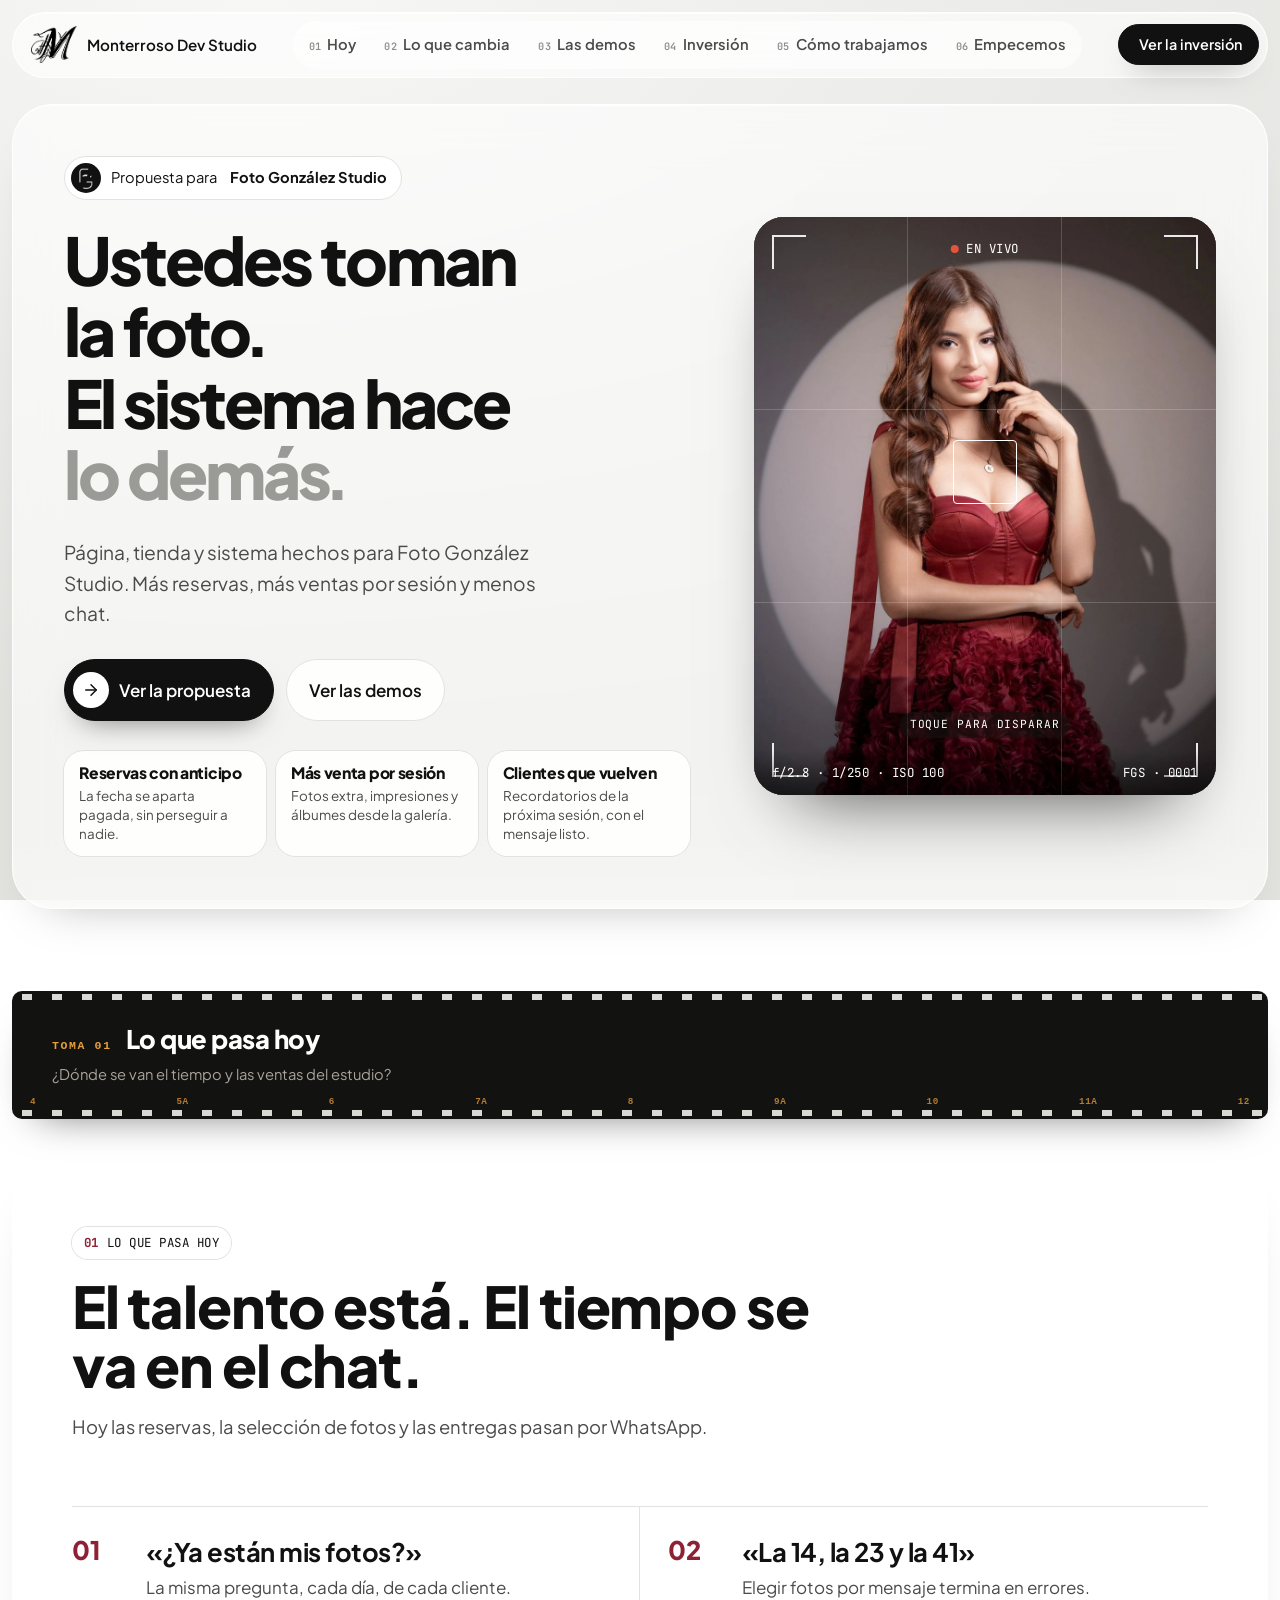
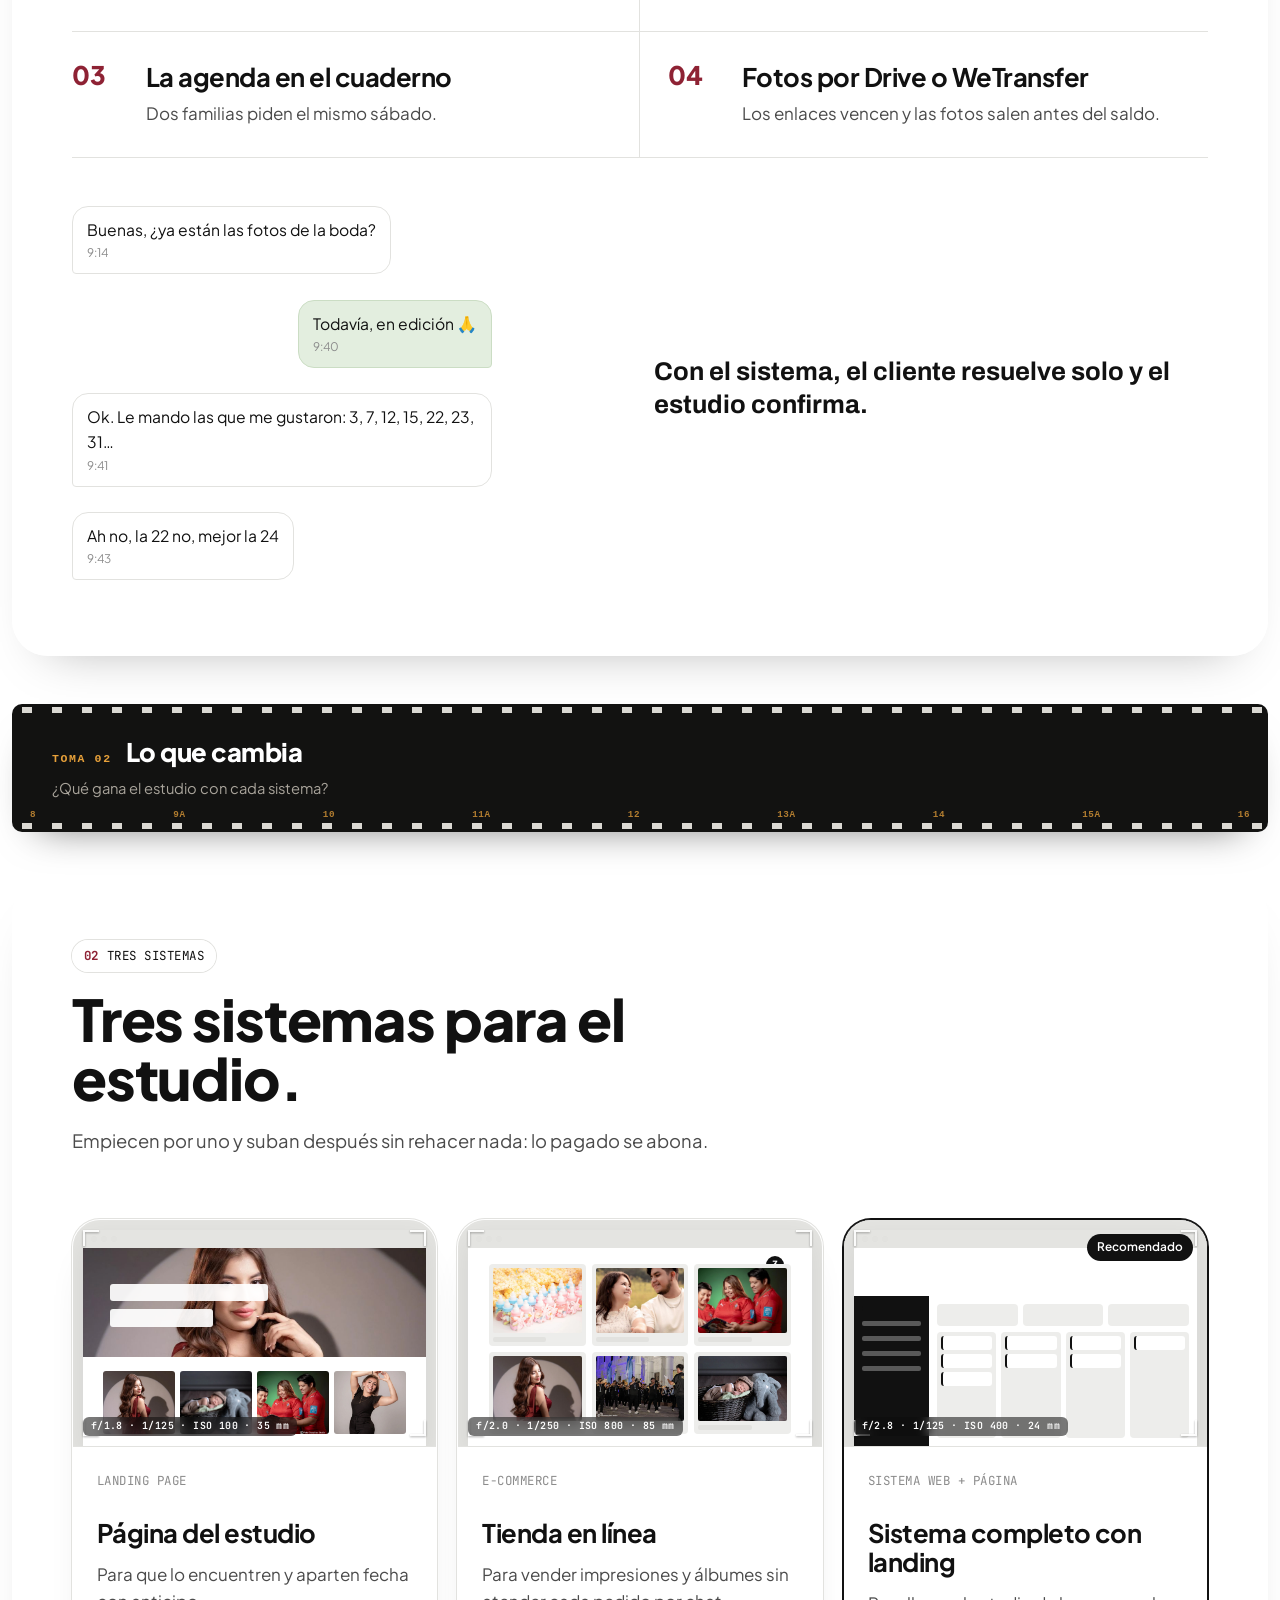
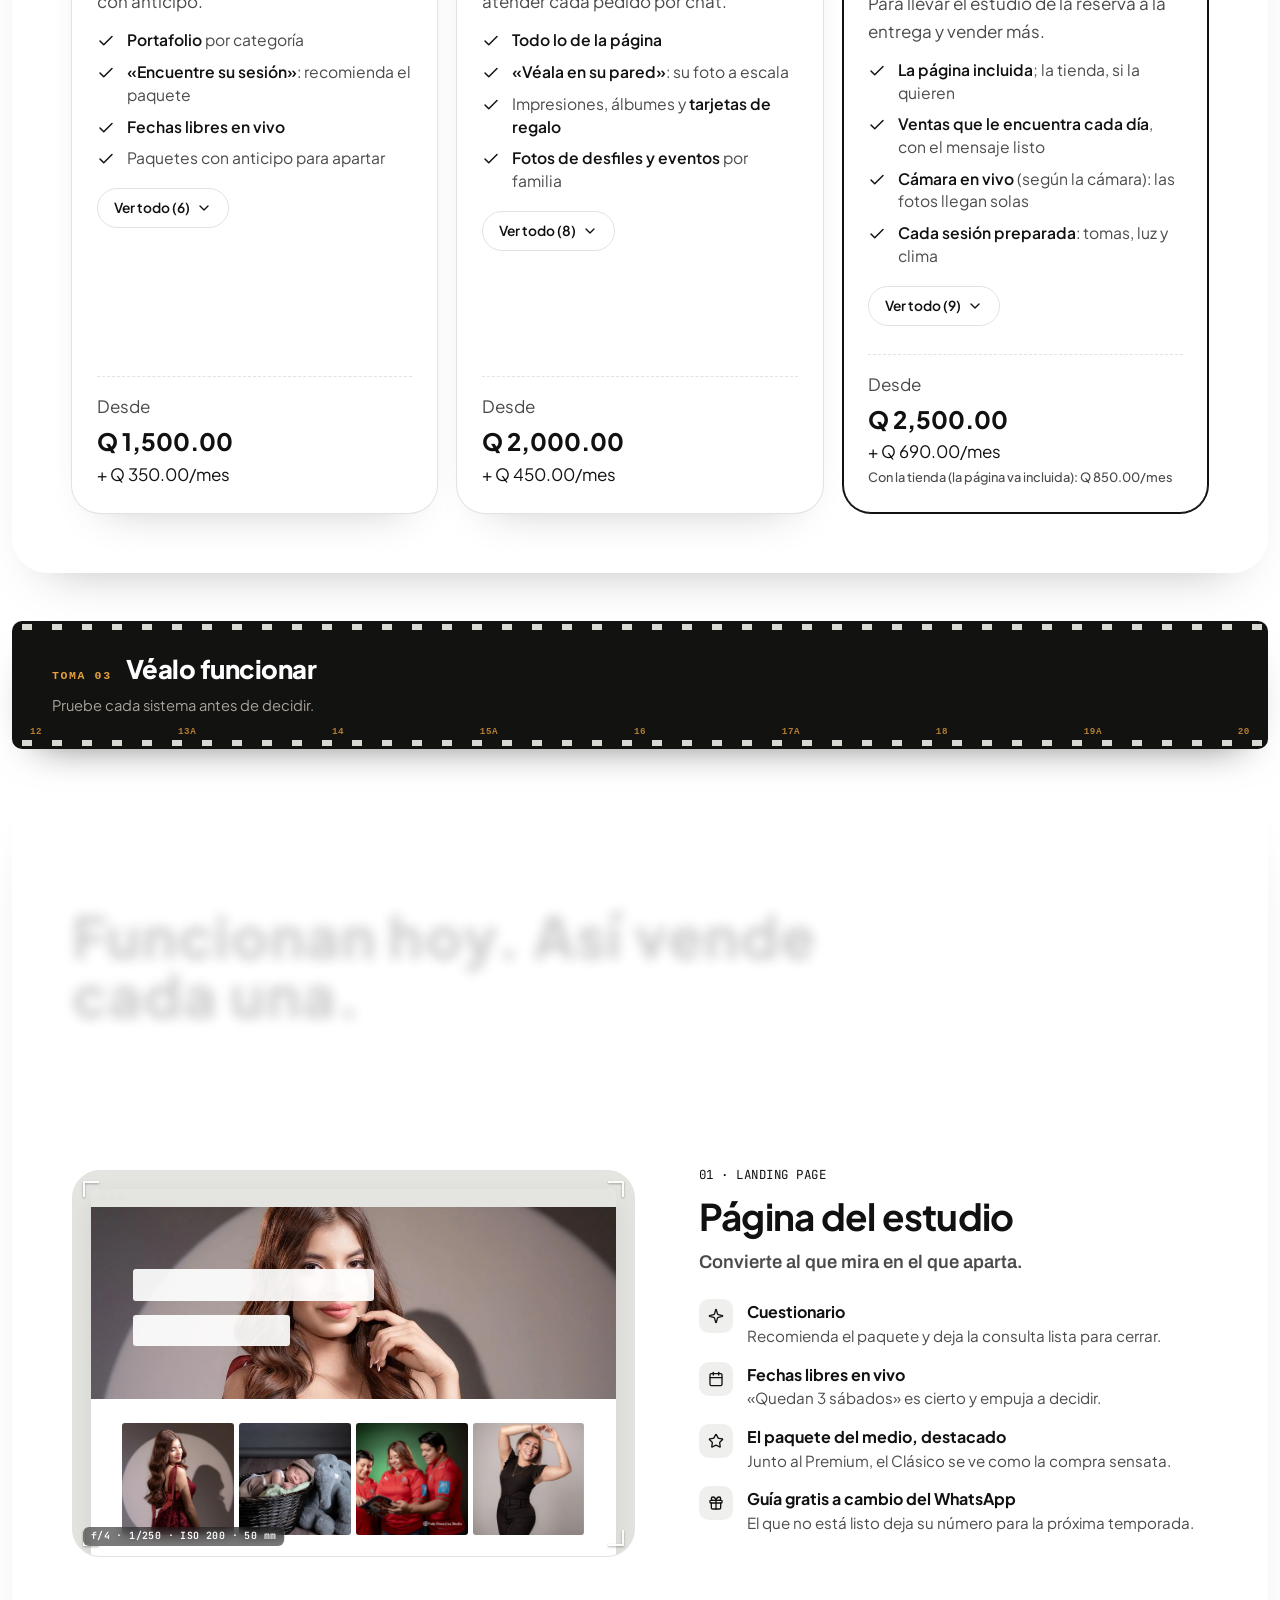
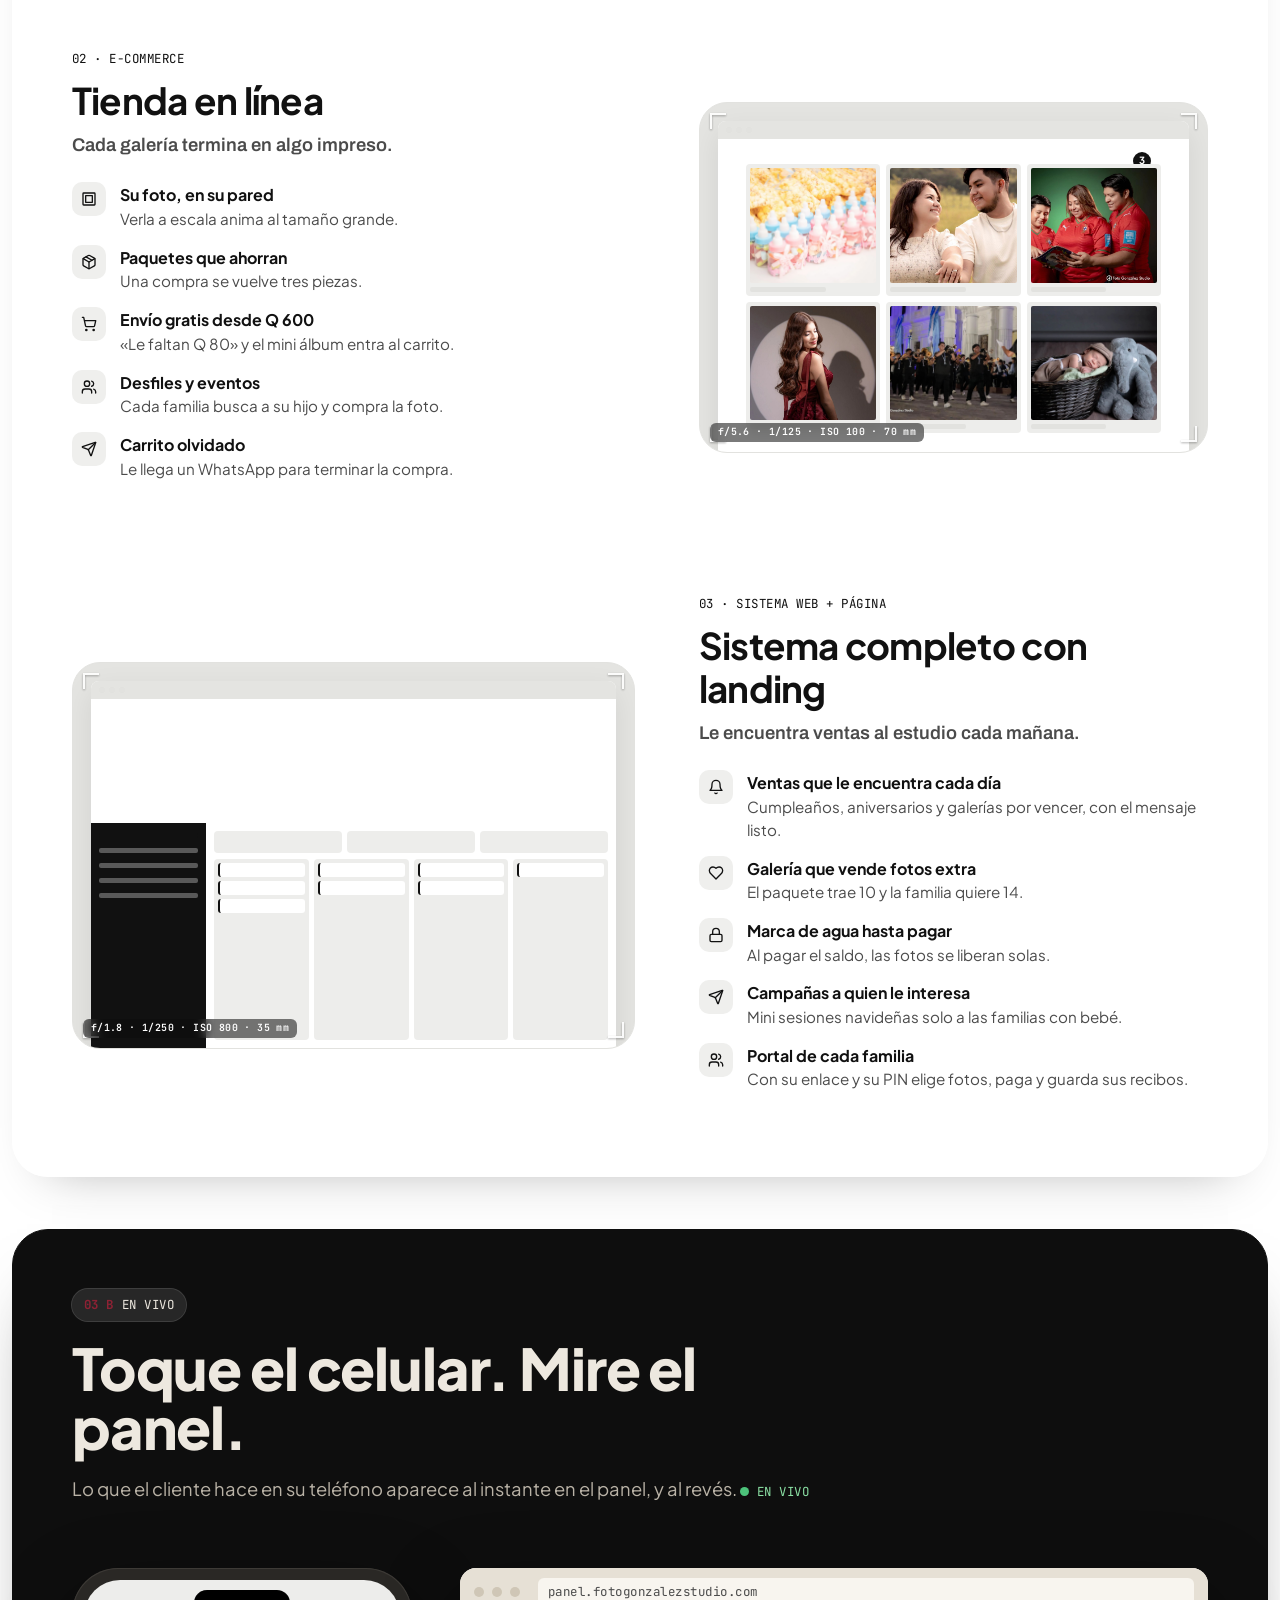
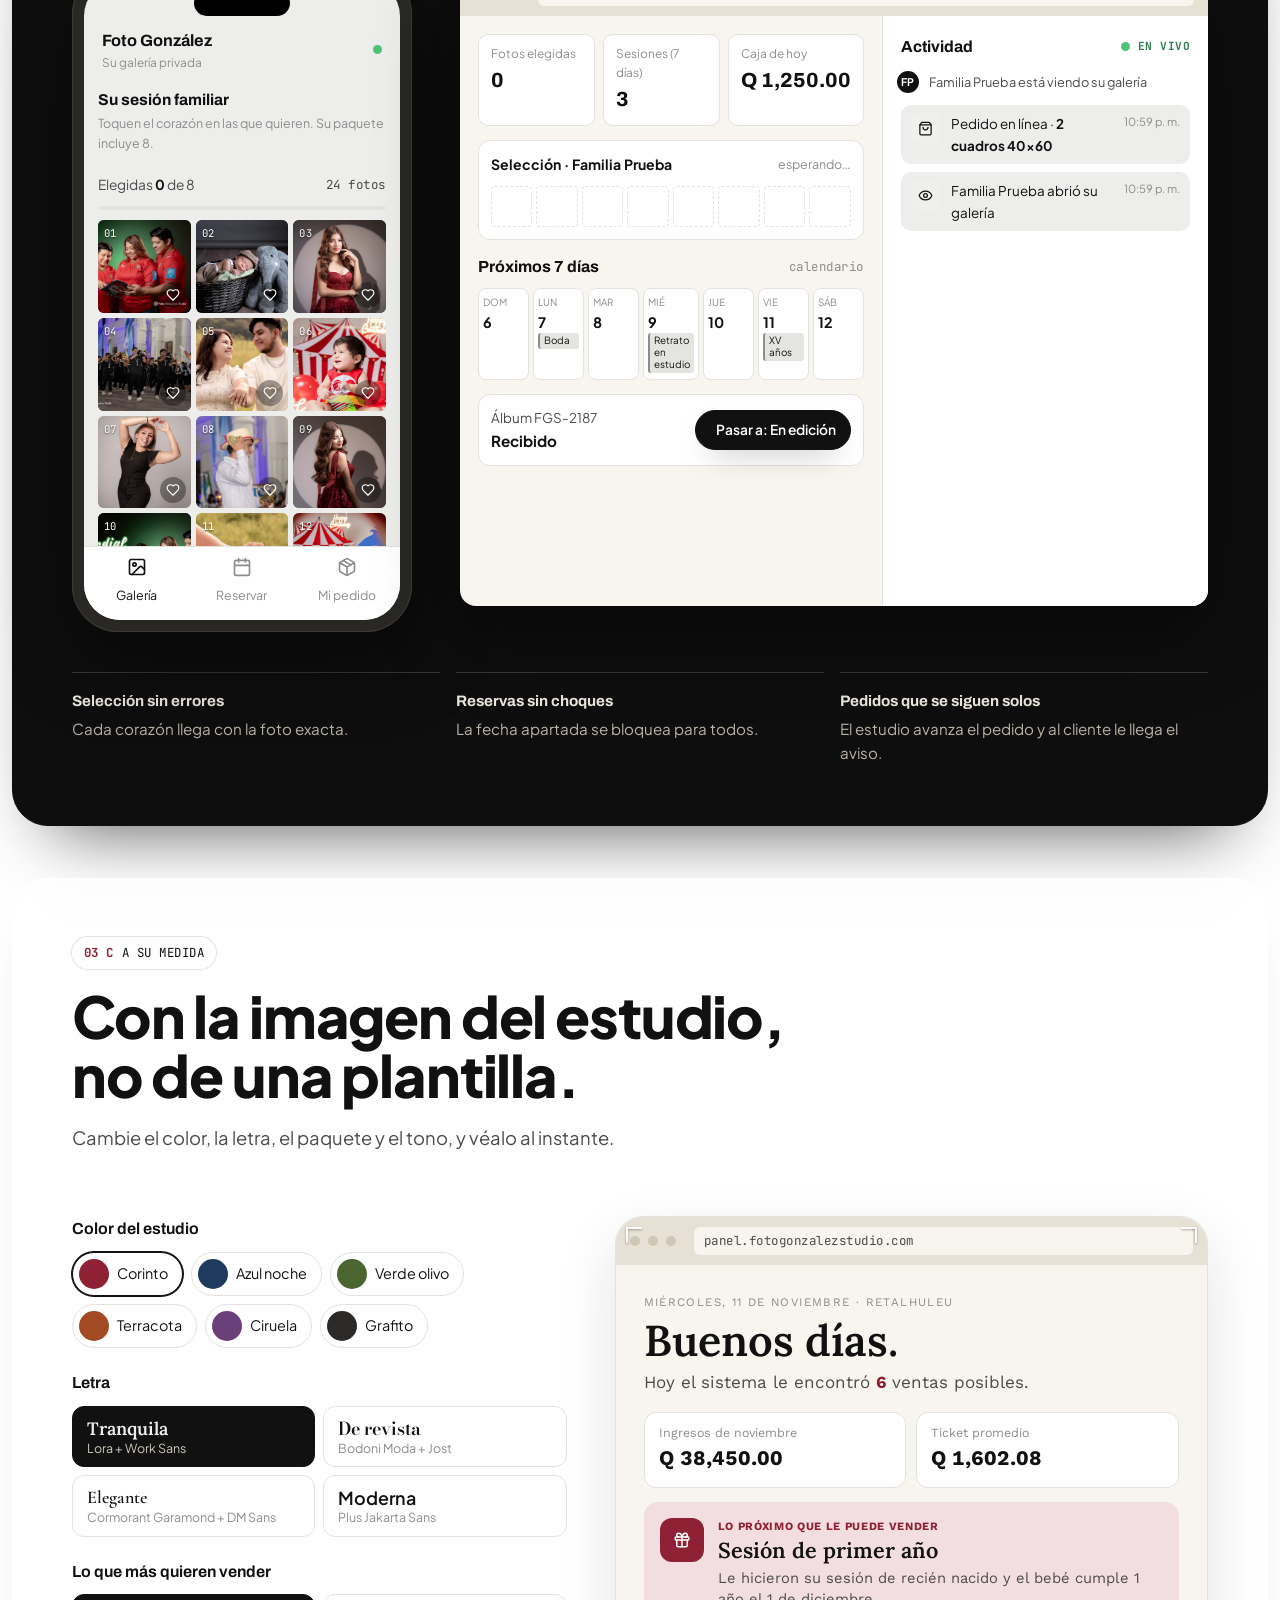
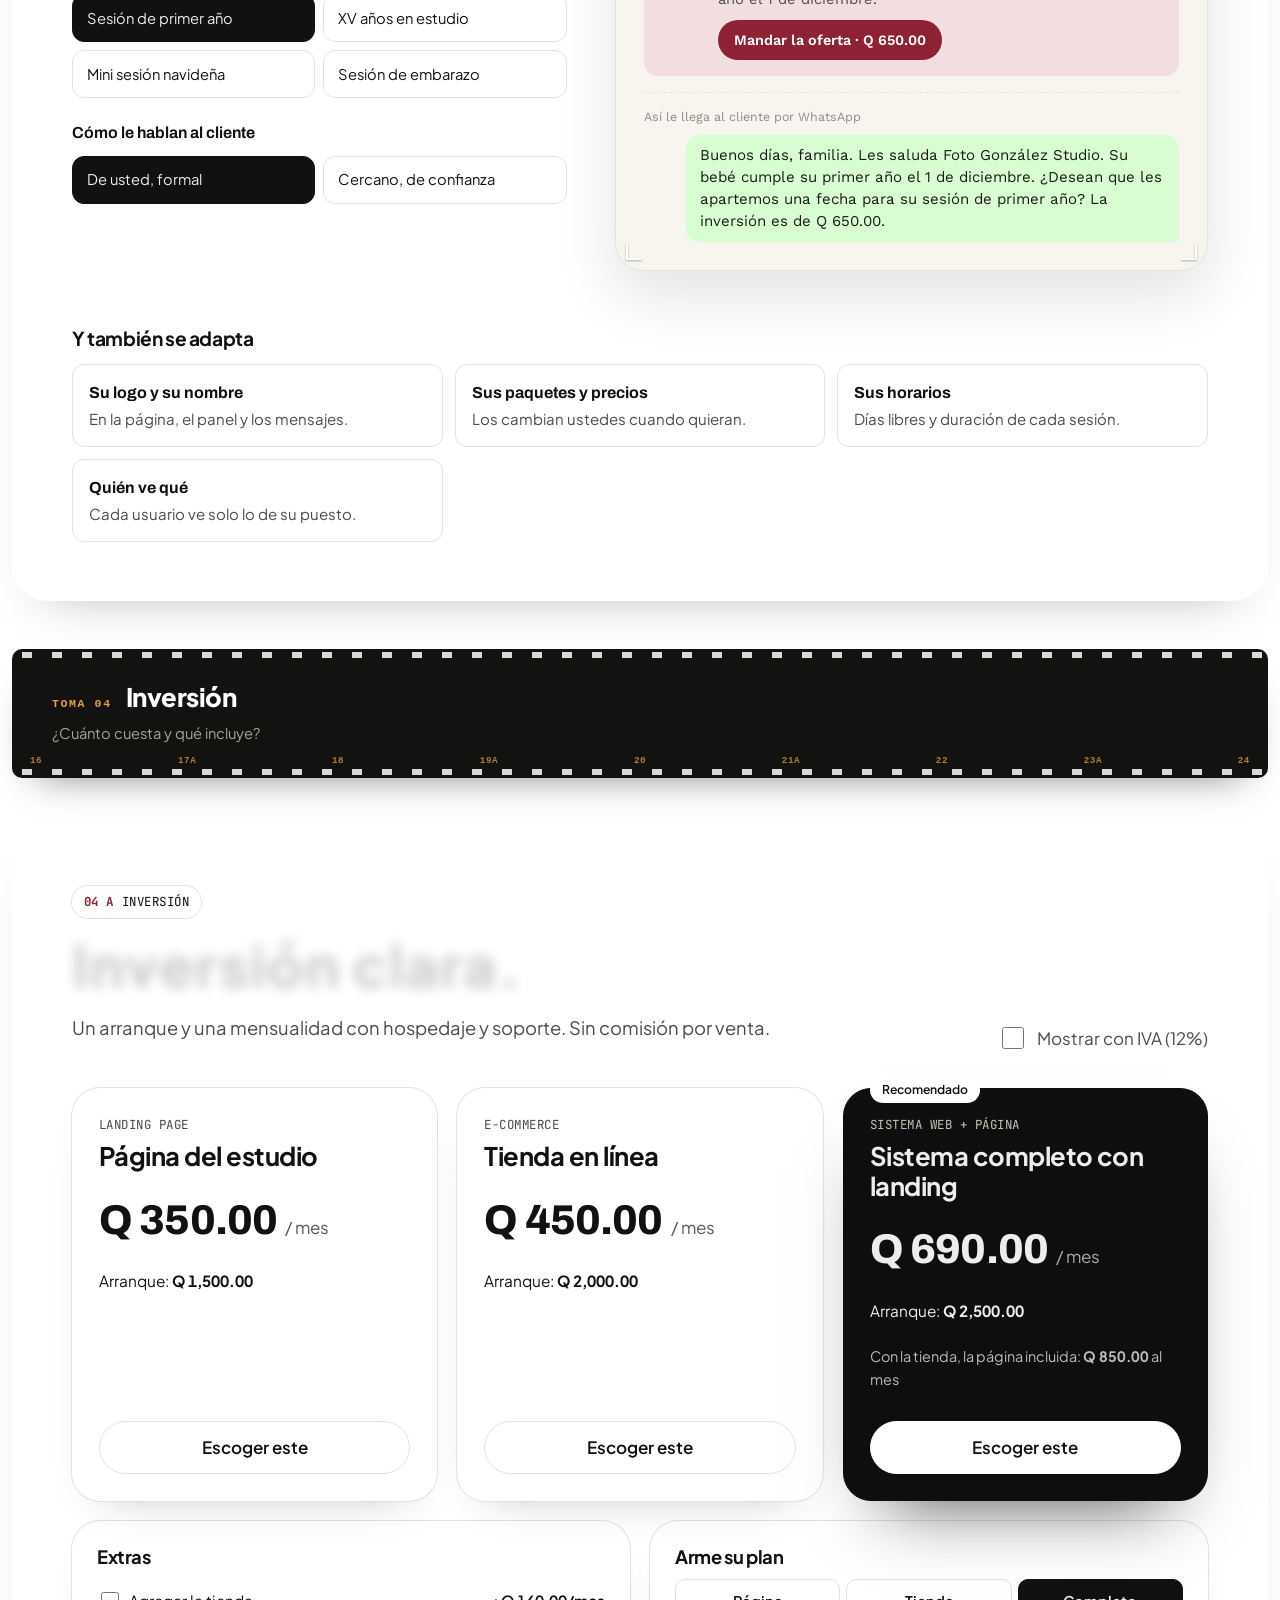
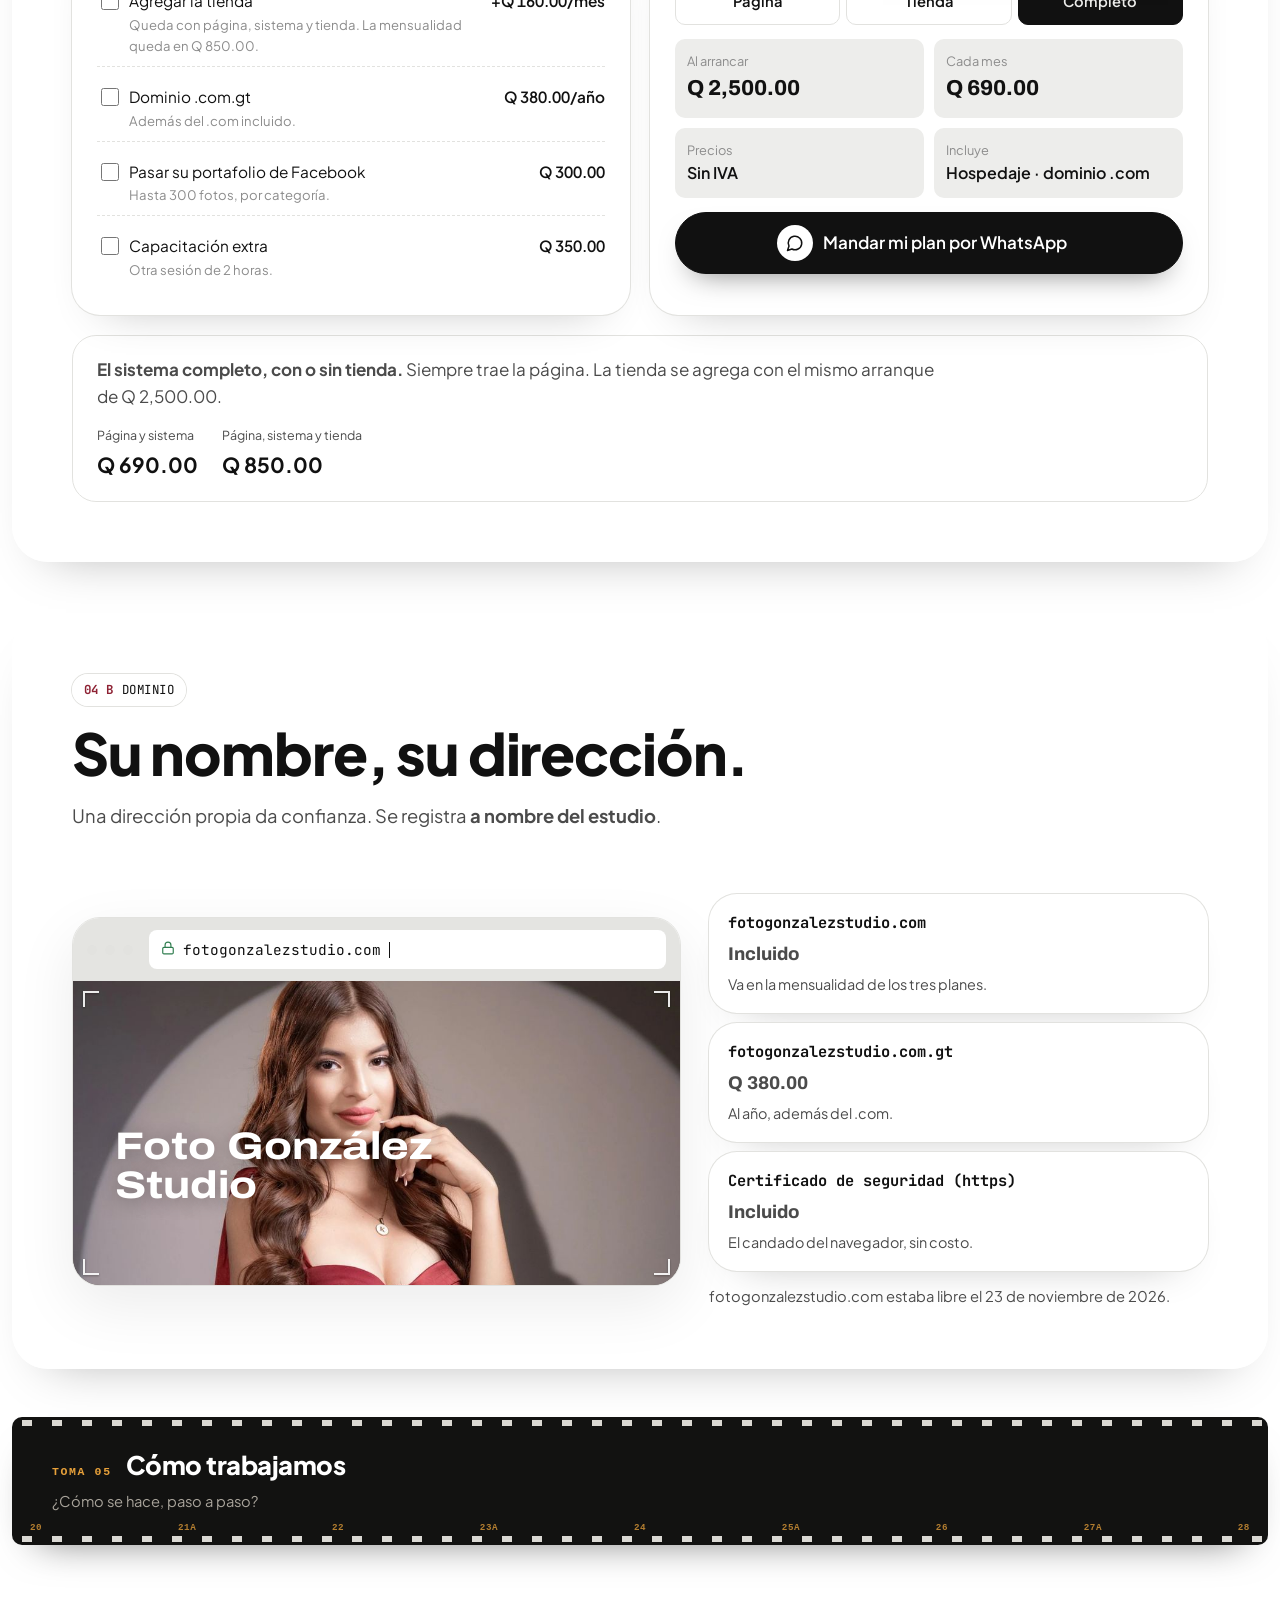
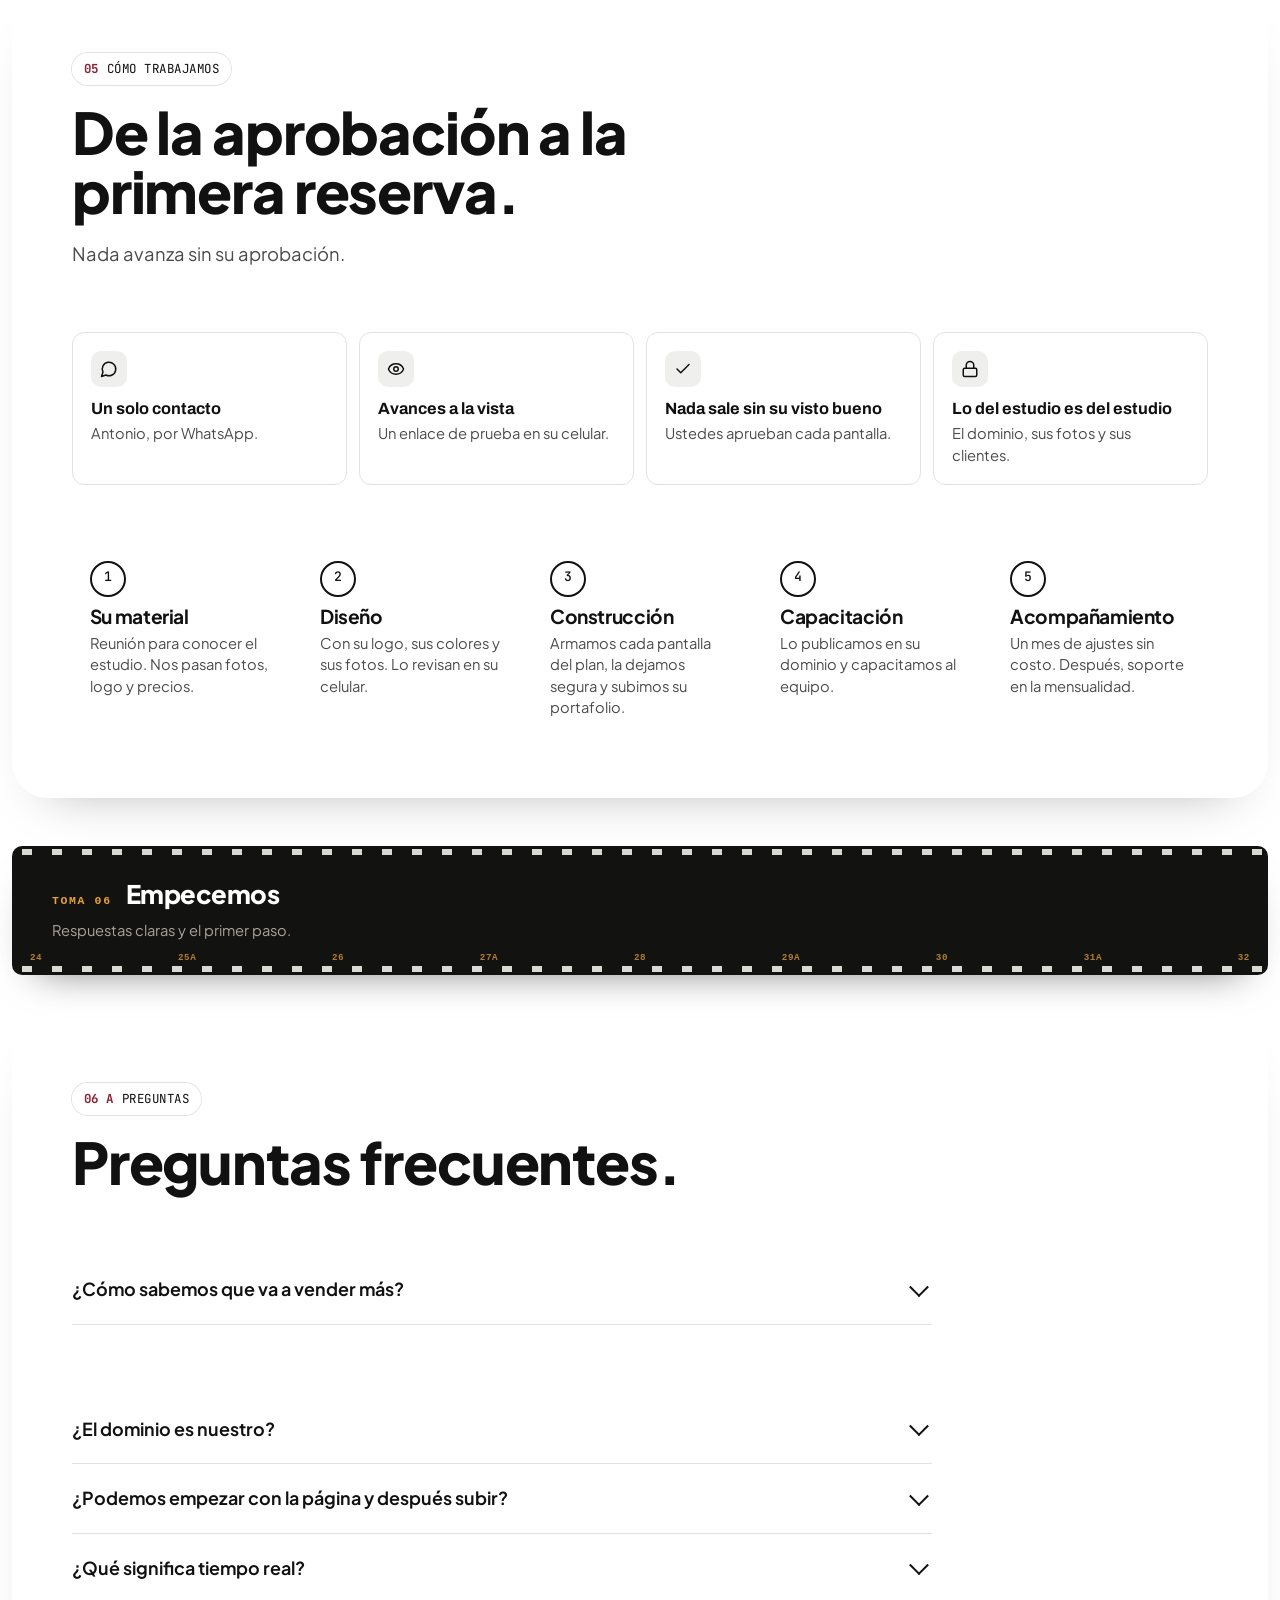
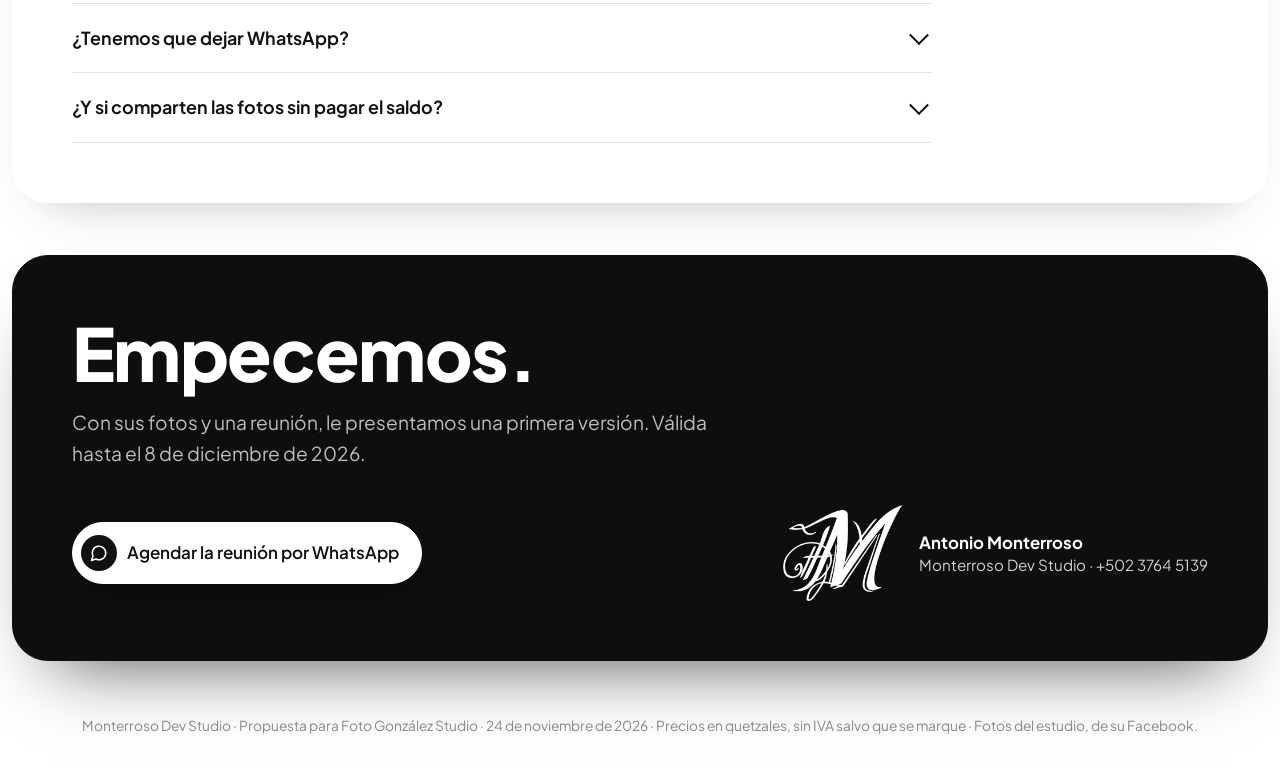
==== commit f5415f64: "Quitar la calculadora de ventas Co-Authored-By: Claude Opus 5.5 <noreply@anthropic.com>" ====
--- a/index.html
+++ b/index.html
@@ -145,18 +145,6 @@
         <p class="lead">El estudio tiene 2,700 seguidores en Facebook y ninguno puede apartar ni comprar solo. Así cambia eso.</p>
       </header>
       <div class="vitrinas" id="vitrinas"></div>
-
-      <div class="calc revela" id="calc">
-        <div class="calc-cab">
-          <p class="eyebrow mono" style="color:#B9B2A6"><span class="num">Q</span> Hagamos cuentas</p>
-          <h3>¿Cuánto más puede vender el estudio?</h3>
-          <p>Ajuste los números del estudio. Son supuestos de referencia, no promesas.</p>
-        </div>
-        <div class="calc-cuerpo">
-          <form class="calc-datos" id="calc-form" onsubmit="return false"></form>
-          <div class="calc-res" id="calc-res" aria-live="polite"></div>
-        </div>
-      </div>
     </div>
   </section>
 
@@ -399,10 +387,10 @@
 
 <footer class="pie">Monterroso Dev Studio · Propuesta para Foto González Studio · 24 de noviembre de 2026 · Precios en quetzales, sin IVA salvo que se marque · Fotos del estudio, de su Facebook.</footer>
 
-<script src="js/propuesta.js?v=20261124f"></script>
+<script src="js/propuesta.js?v=20261124g"></script>
 <script src="demos/foto.js?v=20261113d" data-visor=".sistema .vista, .vit-vista, .navegador .foto, .m-vista" data-toma=".sistema .vista, .vit-vista"></script>
 <script src="demos/completo/letras.js?v=20261111g"></script>
 <script src="js/medida.js?v=20261124a"></script>
-<script src="js/movimiento.js?v=20261124d"></script>
+<script src="js/movimiento.js?v=20261124e"></script>
 </body>
 </html>
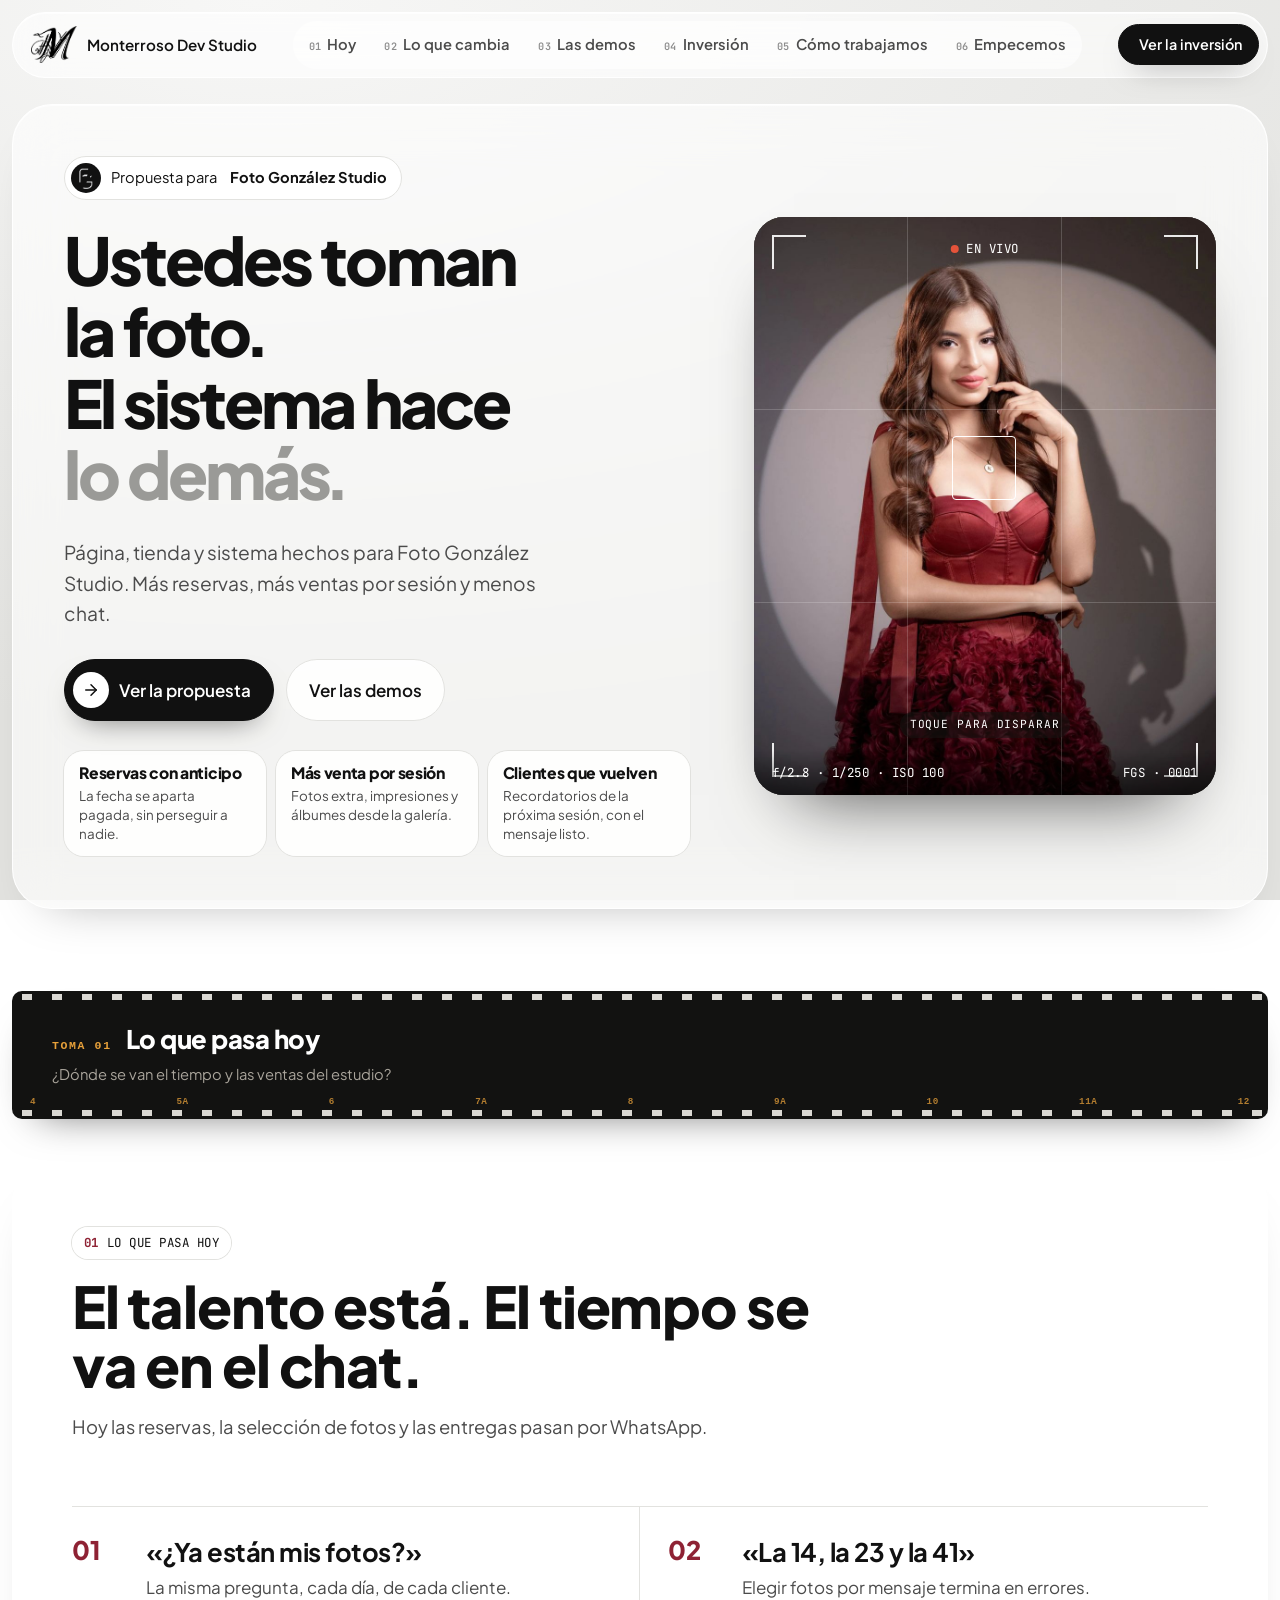
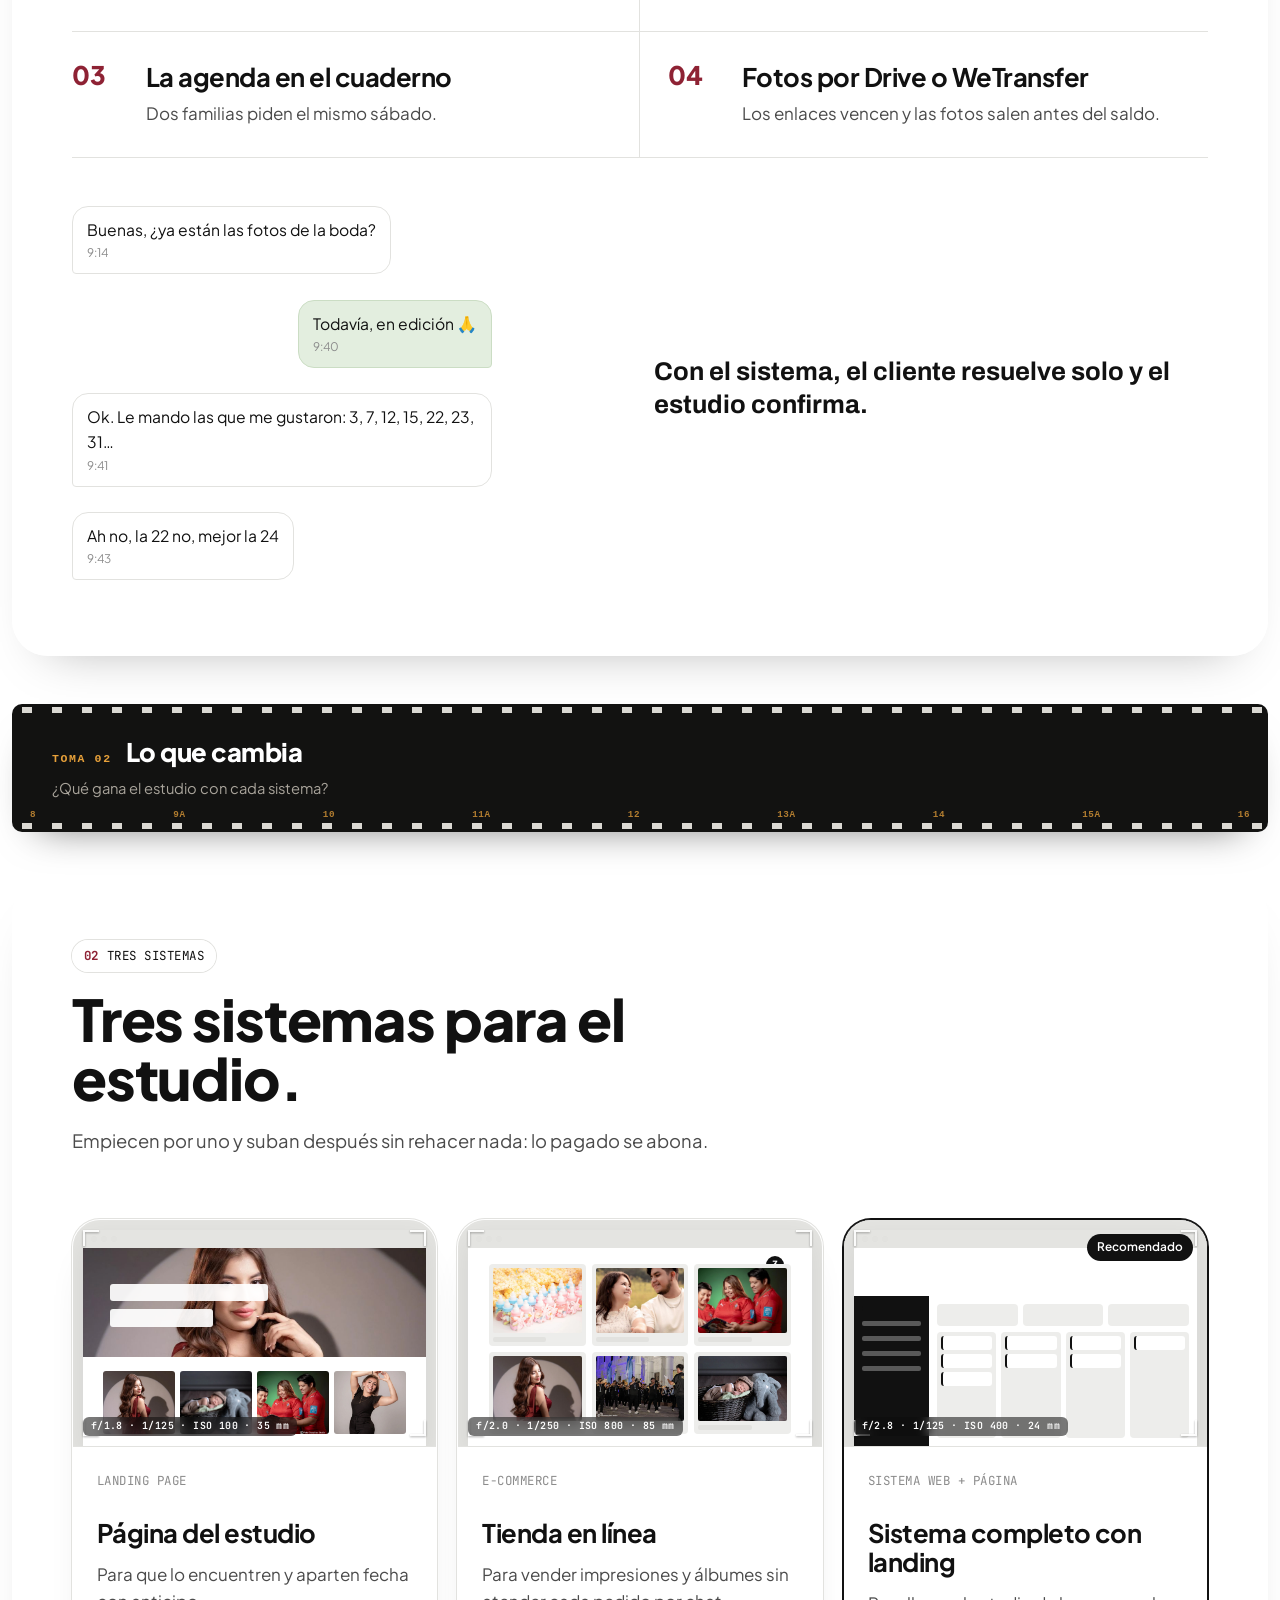
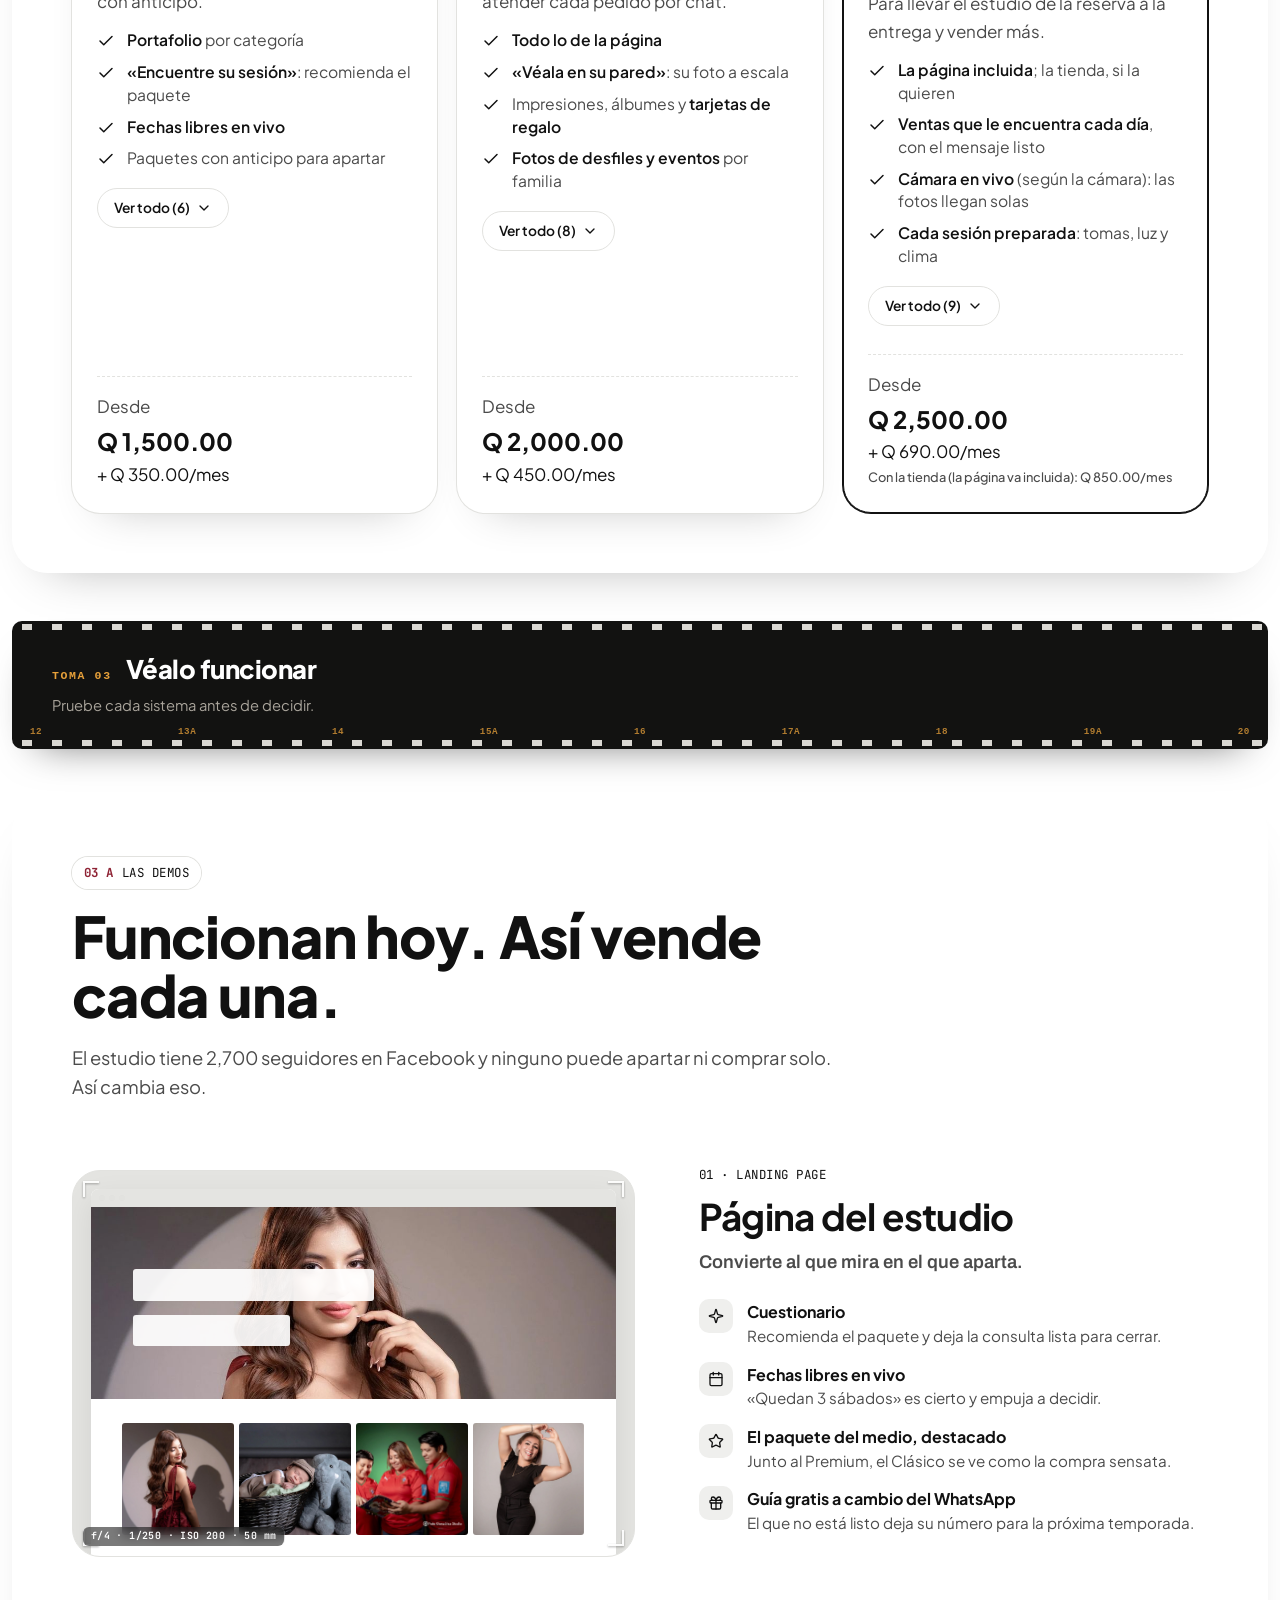
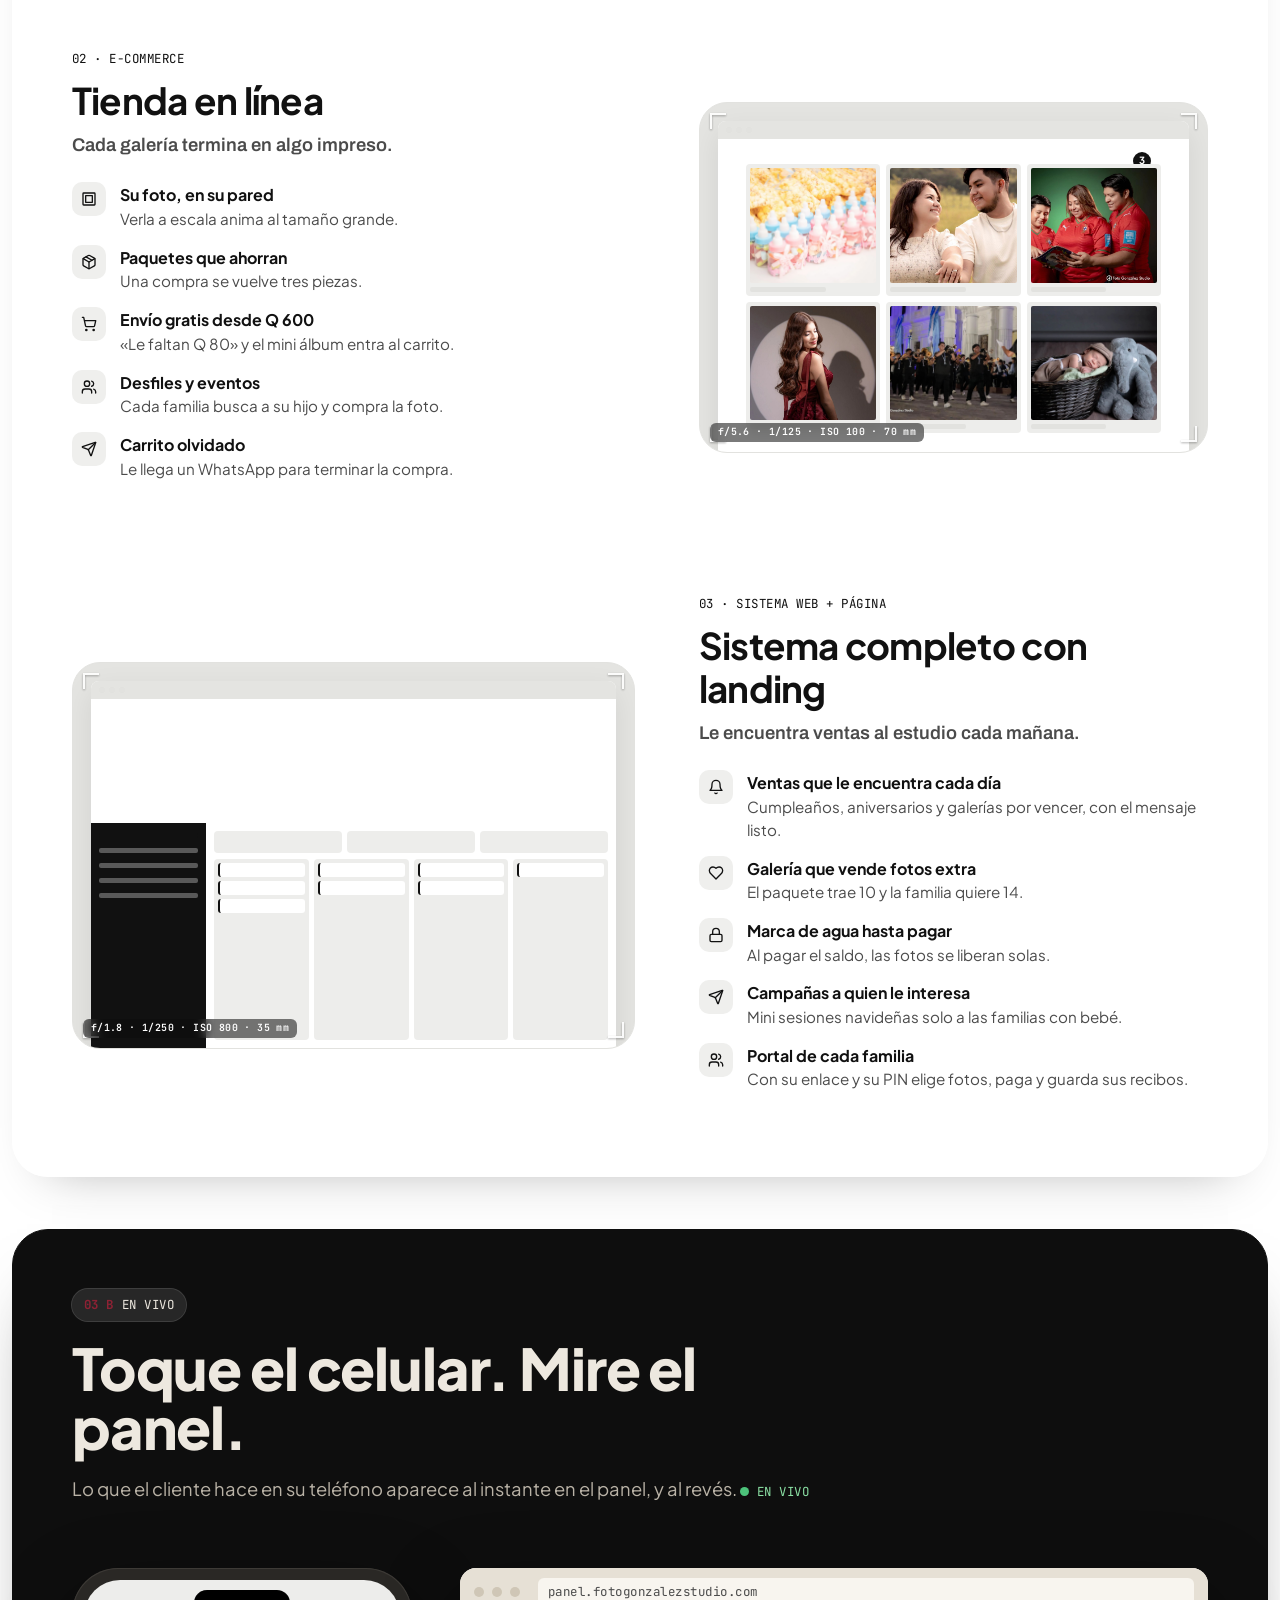
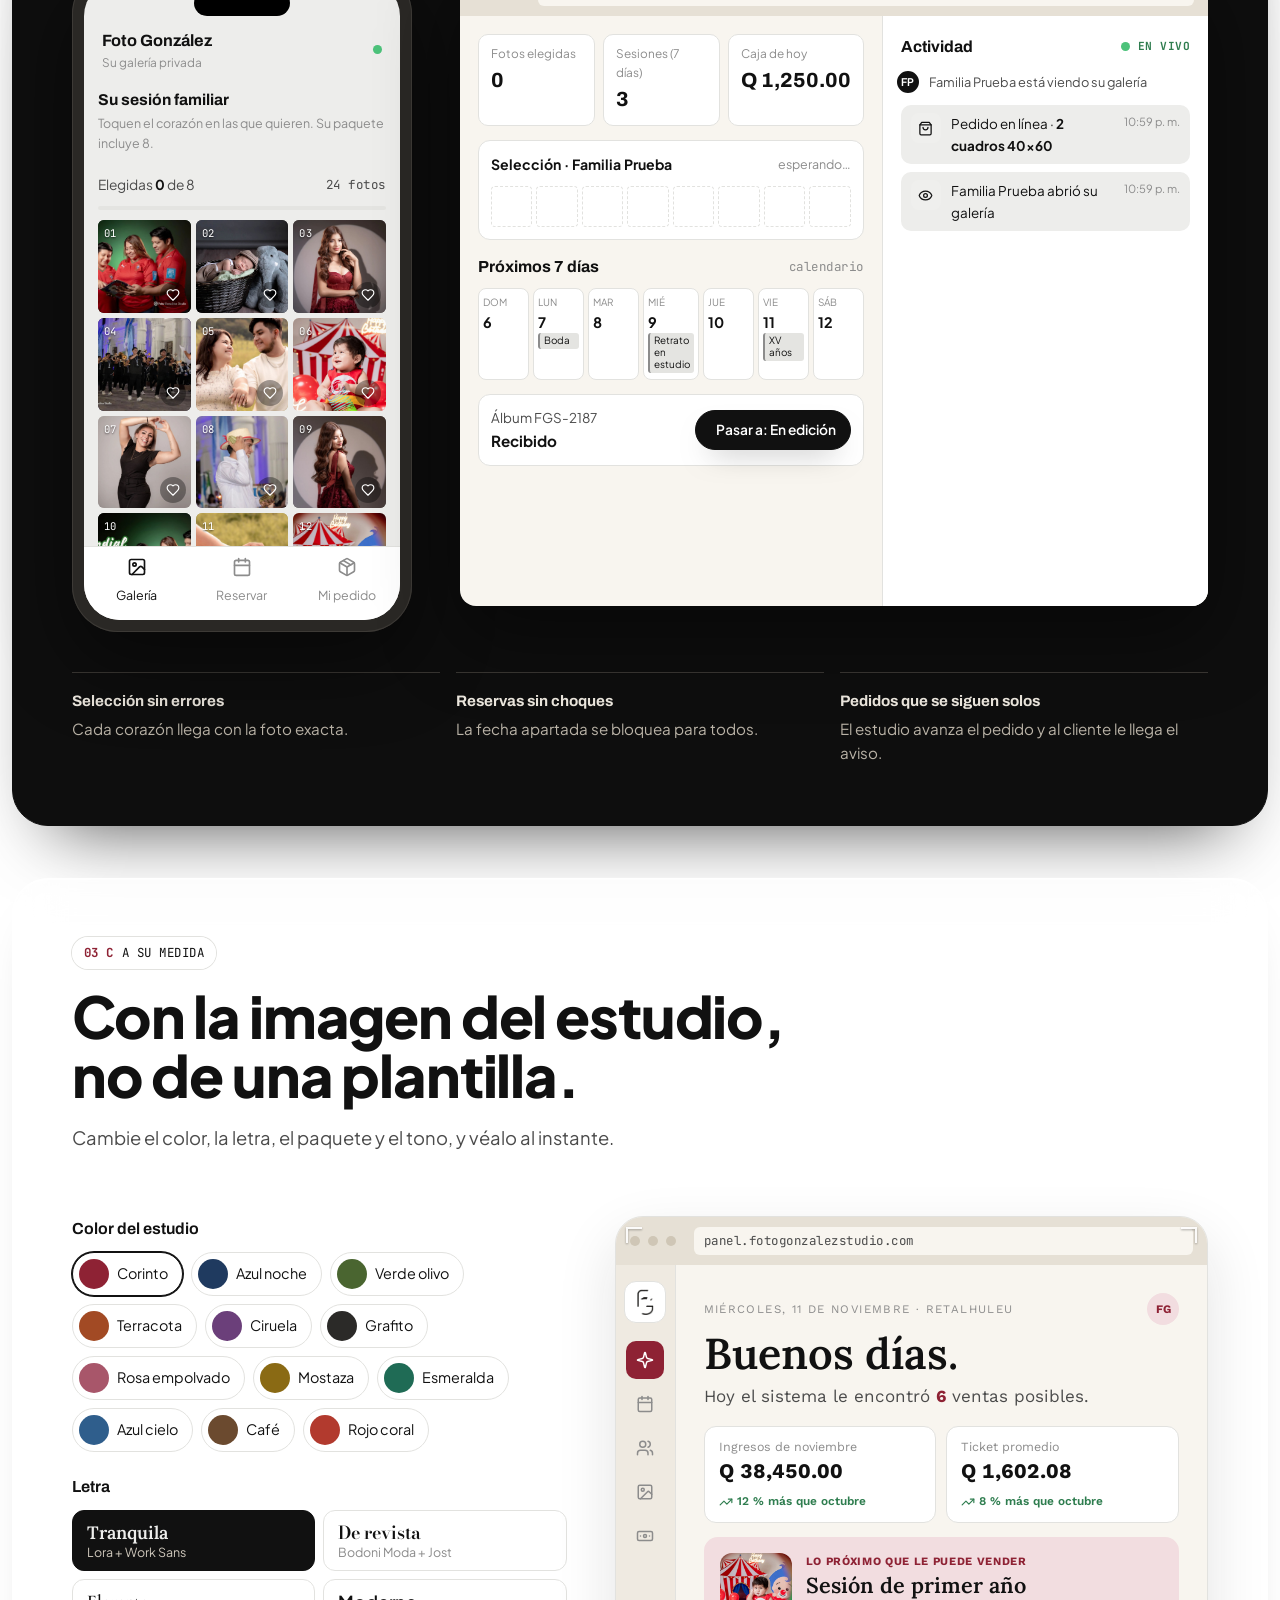
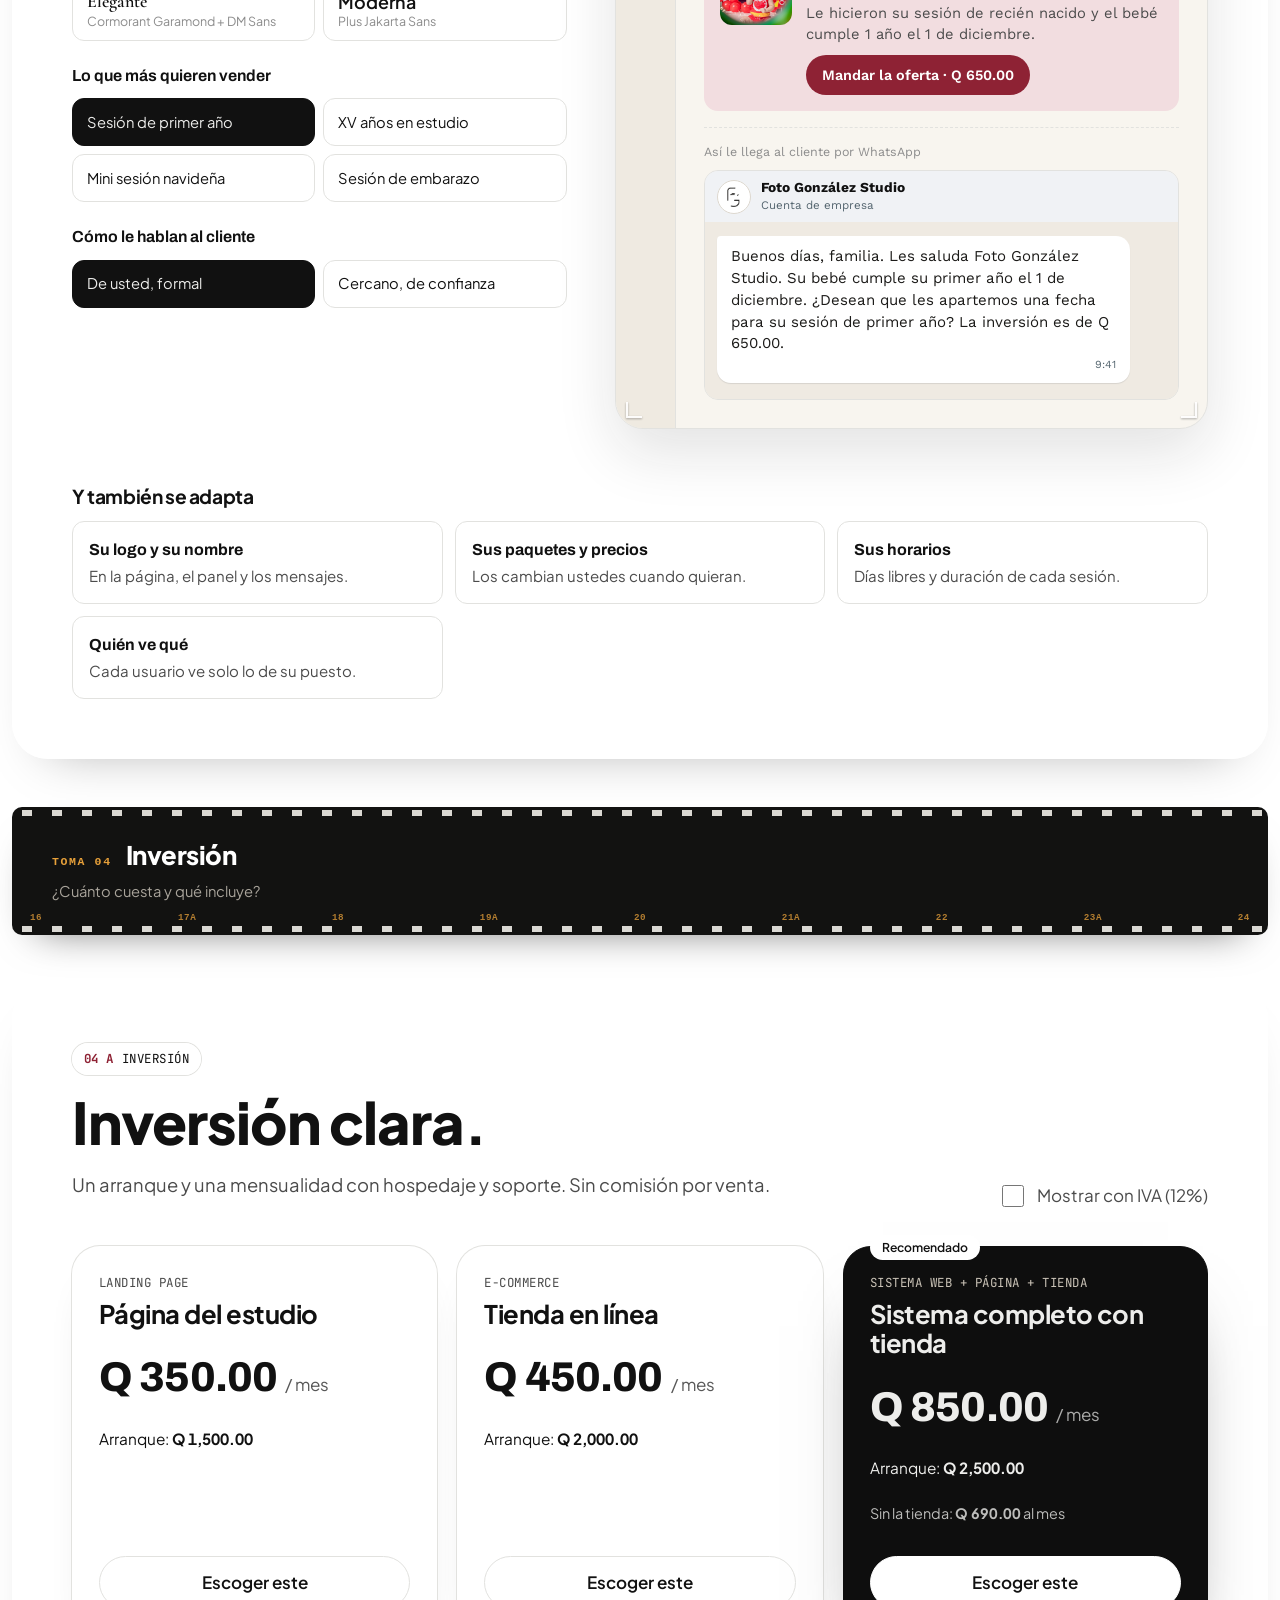
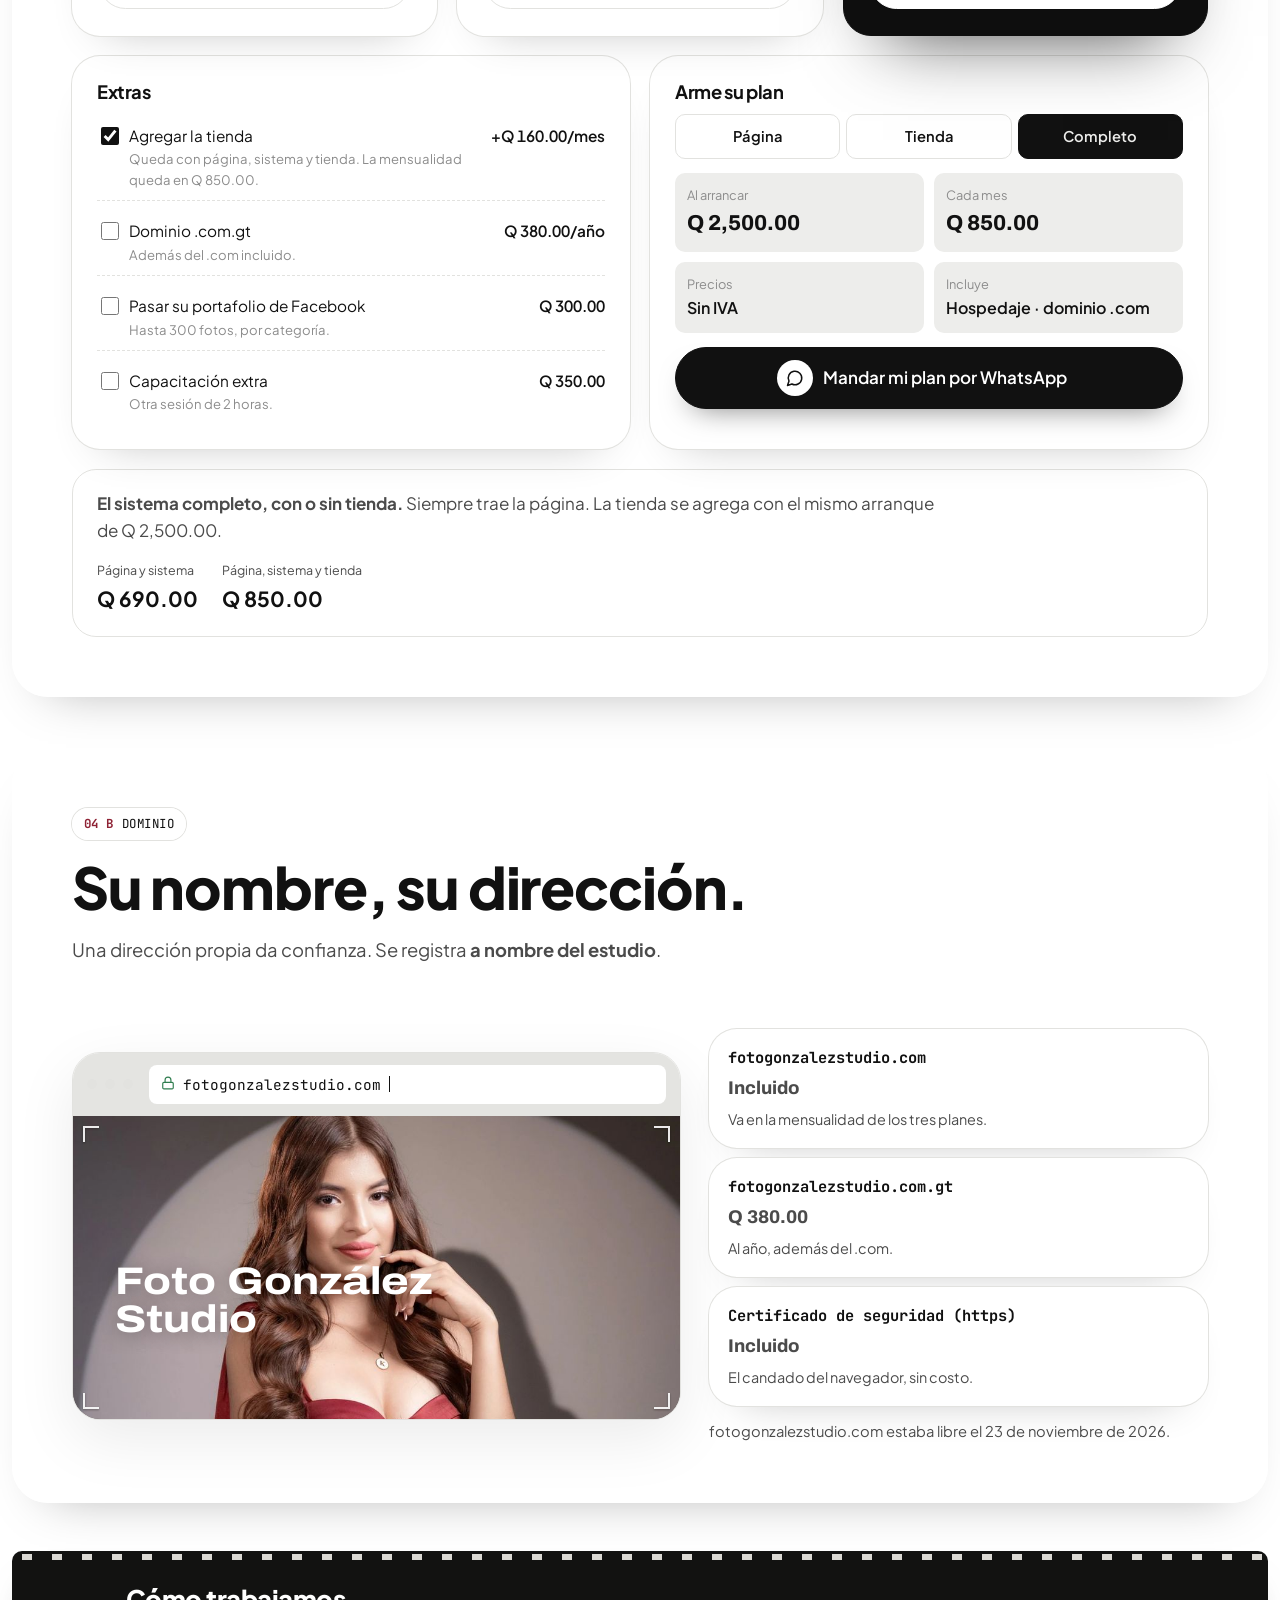
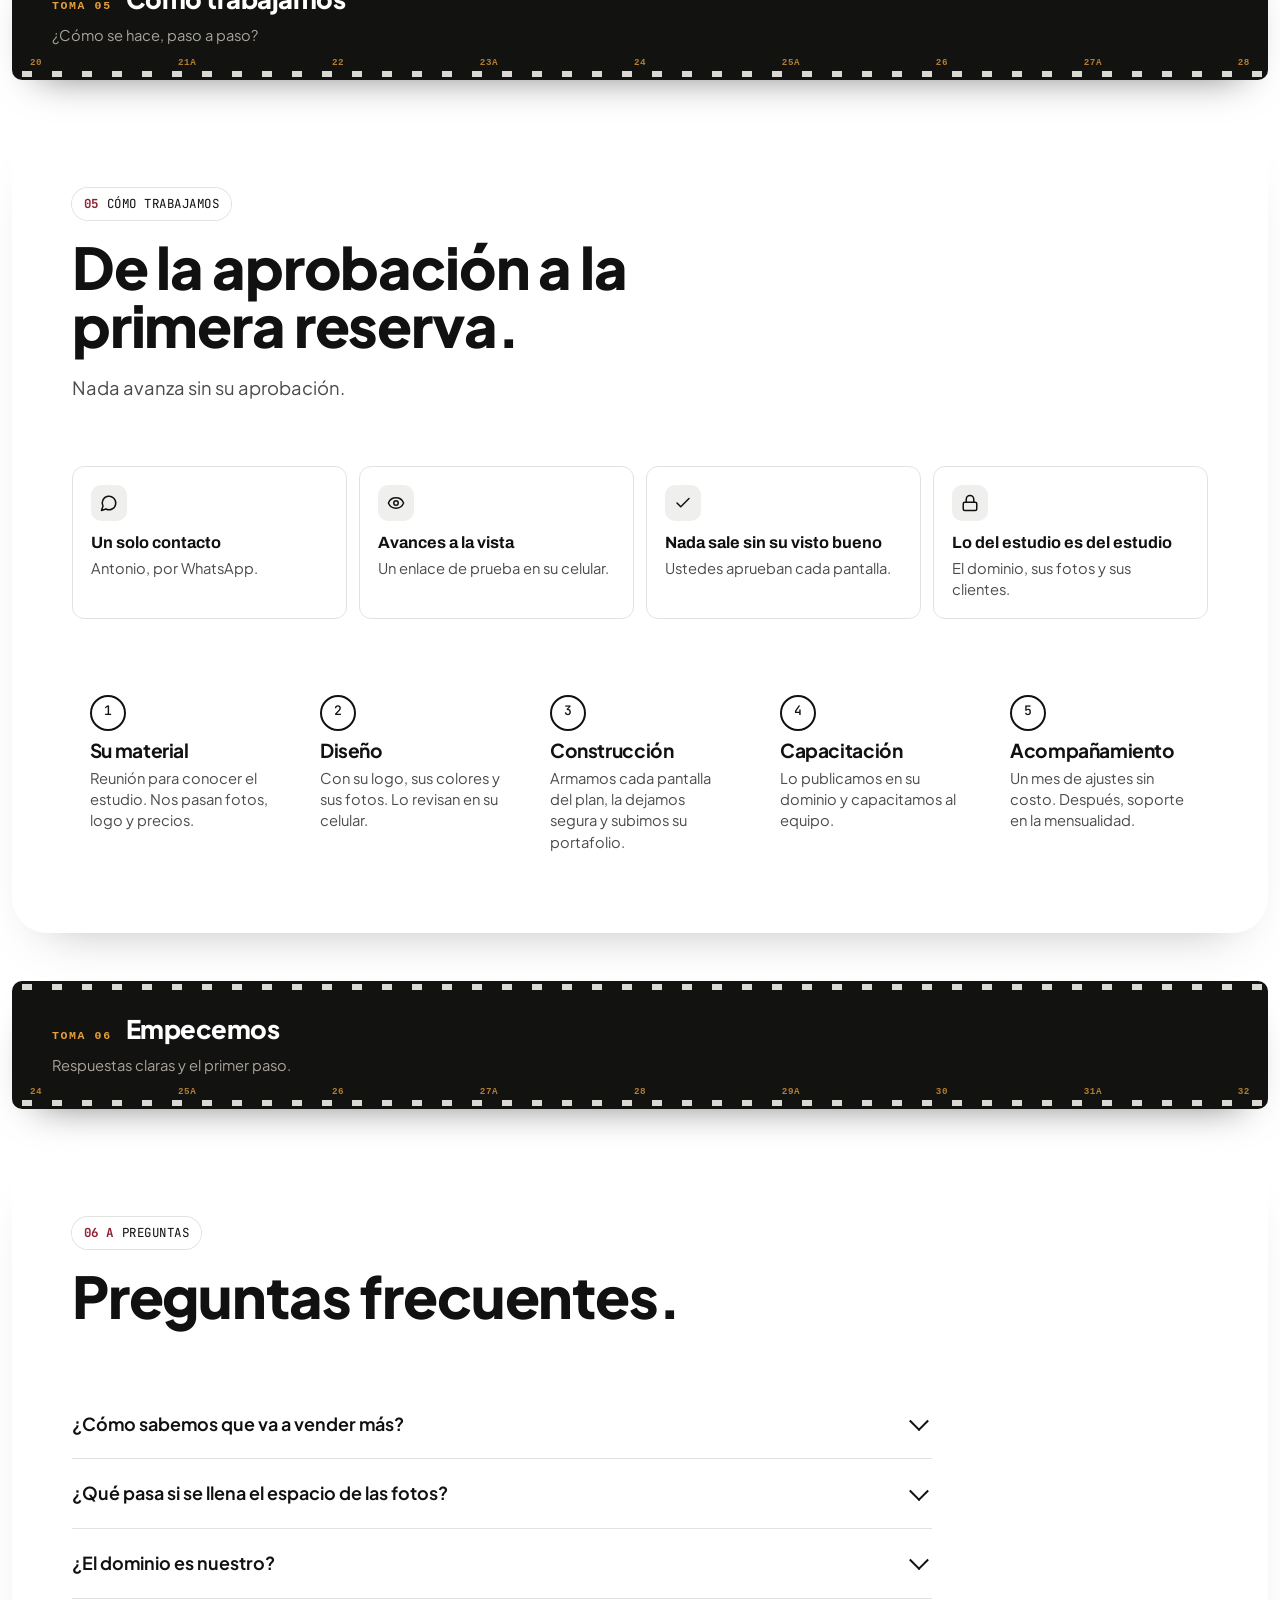
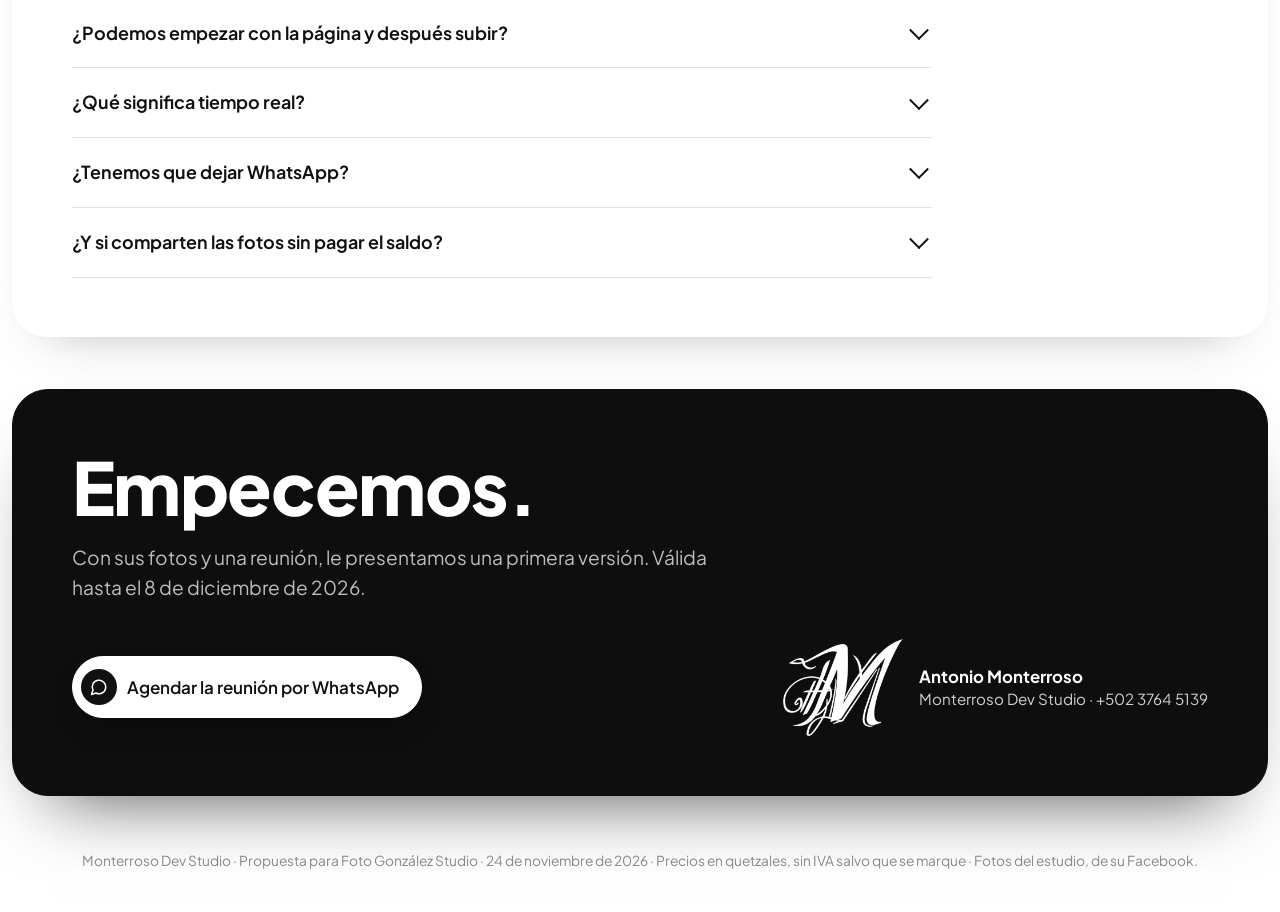
==== commit b2e5b8f7: "Seis colores más, la tienda al frente en Inversión y vista previa como el panel real Co-Authored-By:" ====
--- a/index.html
+++ b/index.html
@@ -15,7 +15,7 @@
 <link rel="preconnect" href="https://fonts.googleapis.com">
 <link rel="preconnect" href="https://fonts.gstatic.com" crossorigin>
 <link rel="stylesheet" href="https://fonts.googleapis.com/css2?family=Archivo:wdth,wght@62..125,400..800&family=Hanken+Grotesk:wght@400..700&family=JetBrains+Mono:wght@400;500&family=Plus+Jakarta+Sans:ital,wght@0,300..800;1,300..600&display=swap">
-<link rel="stylesheet" href="css/estilos.css?v=20261124g">
+<link rel="stylesheet" href="css/estilos.css?v=20261124h">
 <link rel="stylesheet" href="demos/foto.css?v=20261113a">
 <link rel="stylesheet" href="css/movimiento.css?v=20261124a">
 <script src="demos/diseno.js?v=20261124a" data-css="css/claro.css?v=20261124b"></script>
@@ -249,16 +249,35 @@
         </form>
         <div class="m-vista" id="m-vista">
           <div class="top"><i></i><i></i><i></i><span class="url mono">panel.fotogonzalezstudio.com</span></div>
-          <div class="m-area">
-            <div class="mv-fecha">Miércoles, 11 de noviembre · Retalhuleu</div>
-            <div class="mv-h1">Buenos días.</div>
-            <p class="mv-sub">Hoy el sistema le encontró <b>6</b> ventas posibles.</p>
-            <div class="mv-cifras"><div><small>Ingresos de noviembre</small><b>Q 38,450.00</b></div><div><small>Ticket promedio</small><b>Q 1,602.08</b></div></div>
-            <div class="mv-op">
-              <span class="mv-ic" data-i="gift"></span>
-              <div><small>Lo próximo que le puede vender</small><b id="mv-paq">Sesión de primer año</b><p id="mv-por"></p><span class="mv-btn" id="mv-btn">Mandar la oferta</span></div>
-            </div>
-            <div class="mv-wa" aria-live="polite"><small>Así le llega al cliente por WhatsApp</small><p id="mv-msg"></p></div>
+          <div class="mv-app">
+            <div class="mv-lado" aria-hidden="true">
+              <span class="mv-logo"><img src="img/monograma-fg.png" alt="" width="74" height="113"></span>
+              <span class="on" data-i="sparkles"></span>
+              <span data-i="calendar"></span>
+              <span data-i="users"></span>
+              <span data-i="images"></span>
+              <span data-i="cash"></span>
+            </div>
+            <div class="m-area">
+              <div class="mv-cab"><span class="mv-fecha">Miércoles, 11 de noviembre · Retalhuleu</span><span class="mv-yo" aria-hidden="true">FG</span></div>
+              <div class="mv-h1">Buenos días.</div>
+              <p class="mv-sub">Hoy el sistema le encontró <b>6</b> ventas posibles.</p>
+              <div class="mv-cifras">
+                <div><small>Ingresos de noviembre</small><b>Q 38,450.00</b><span class="mv-sube"><i data-i="trend"></i>12 % más que octubre</span></div>
+                <div><small>Ticket promedio</small><b>Q 1,602.08</b><span class="mv-sube"><i data-i="trend"></i>8 % más que octubre</span></div>
+              </div>
+              <div class="mv-op">
+                <img class="mv-foto" id="mv-foto" src="img/fotos/primer-ano-pastel.jpg" alt="" width="72" height="72" decoding="async">
+                <div><small>Lo próximo que le puede vender</small><b id="mv-paq">Sesión de primer año</b><p id="mv-por"></p><span class="mv-btn" id="mv-btn">Mandar la oferta</span></div>
+              </div>
+              <div class="mv-wa">
+                <small>Así le llega al cliente por WhatsApp</small>
+                <div class="mv-chat">
+                  <div class="mv-chat-cab"><span class="mv-av"><img src="img/monograma-fg.png" alt="" width="74" height="113"></span><span><b>Foto González Studio</b><small>Cuenta de empresa</small></span></div>
+                  <div class="mv-chat-fondo"><p aria-live="polite"><span id="mv-msg"></span><time>9:41</time></p></div>
+                </div>
+              </div>
+            </div>
           </div>
         </div>
       </div>
@@ -387,10 +406,10 @@
 
 <footer class="pie">Monterroso Dev Studio · Propuesta para Foto González Studio · 24 de noviembre de 2026 · Precios en quetzales, sin IVA salvo que se marque · Fotos del estudio, de su Facebook.</footer>
 
-<script src="js/propuesta.js?v=20261124g"></script>
+<script src="js/propuesta.js?v=20261124h"></script>
 <script src="demos/foto.js?v=20261113d" data-visor=".sistema .vista, .vit-vista, .navegador .foto, .m-vista" data-toma=".sistema .vista, .vit-vista"></script>
-<script src="demos/completo/letras.js?v=20261111g"></script>
-<script src="js/medida.js?v=20261124a"></script>
+<script src="demos/completo/letras.js?v=20261124a"></script>
+<script src="js/medida.js?v=20261124b"></script>
 <script src="js/movimiento.js?v=20261124e"></script>
 </body>
 </html>
--- a/css/estilos.css
+++ b/css/estilos.css
@@ -527,8 +527,7 @@
 .mv-cifras div { background: #fff; border: 1px solid var(--linea); border-radius: 12px; padding: 12px 14px; min-width: 0; }
 .mv-cifras small { display: block; font-size: .78rem; color: var(--tinta3); line-height: 1.3; }
 .mv-cifras b { font-size: 1.3rem; font-weight: 700; white-space: nowrap; font-variant-numeric: tabular-nums; }
-.mv-op { display: grid; grid-template-columns: 44px minmax(0, 1fr); gap: 14px; padding: 16px; border-radius: 14px; background: var(--acento-suave); margin-bottom: 16px; transition: background-color 200ms var(--ease-out); }
-.mv-ic { width: 44px; height: 44px; border-radius: 12px; background: var(--acento); color: #fff; display: grid; place-items: center; transition: background-color 200ms var(--ease-out); }
+.mv-op { display: grid; grid-template-columns: 72px minmax(0, 1fr); gap: 14px; padding: 16px; border-radius: 14px; background: var(--acento-suave); margin-bottom: 16px; transition: background-color 200ms var(--ease-out); }
 .mv-op small { display: block; font-size: .7rem; letter-spacing: .06em; text-transform: uppercase; color: var(--acento); font-weight: 700; transition: color 200ms var(--ease-out); }
 .mv-op b { display: block; font-family: var(--serif); font-weight: 600; font-size: 1.35rem; line-height: 1.2; margin-top: 2px; }
 .mv-op p { margin: 4px 0 10px; font-size: .92rem; color: var(--tinta2); line-height: 1.45; }
@@ -536,6 +535,37 @@
 .mv-wa { border-top: 1px dashed var(--linea); padding-top: 14px; }
 .mv-wa small { display: block; font-size: .78rem; color: var(--tinta3); }
 .mv-wa p { background: #D9FDD3; color: #1C1B19; border-radius: 14px 14px 4px 14px; padding: 10px 14px; margin: 8px 0 0 auto; max-width: 92%; font-size: .94rem; line-height: 1.45; width: fit-content; }
+.mv-app { display: grid; grid-template-columns: 60px minmax(0, 1fr); }
+.mv-lado { display: flex; flex-direction: column; align-items: center; gap: 6px; padding: 16px 0; background: #EFEAE1; border-right: 1px solid var(--linea); }
+.mv-lado > span { width: 38px; height: 38px; border-radius: 10px; display: grid; place-items: center; color: var(--tinta3); }
+.mv-lado > span.on { background: var(--acento); color: #fff; transition: background-color 200ms var(--ease-out); }
+.mv-lado .mv-logo { width: 42px; height: 42px; border-radius: 12px; background: #fff; border: 1px solid var(--linea); margin-bottom: 12px; }
+.mv-logo img { height: 26px; width: auto; }
+.mv-cab { display: flex; align-items: center; justify-content: space-between; gap: 12px; }
+.mv-yo { width: 32px; height: 32px; border-radius: 50%; background: var(--acento-suave); color: var(--acento); display: grid; place-items: center; font-size: .72rem; font-weight: 700; flex: none; transition: background-color 200ms var(--ease-out), color 200ms var(--ease-out); }
+.mv-sube { display: flex; align-items: center; gap: 4px; margin-top: 6px; font-size: .74rem; line-height: 1.3; color: #2F7D4F; font-weight: 600; }
+.mv-sube i { display: inline-flex; flex: none; }
+.mv-sube svg { width: 14px; height: 14px; }
+.mv-foto { width: 72px; height: 72px; border-radius: 12px; object-fit: cover; display: block; background: #E6E0D5; }
+.mv-chat { margin-top: 8px; border-radius: 14px; overflow: hidden; border: 1px solid var(--linea); }
+.mv-chat-cab { display: flex; align-items: center; gap: 10px; padding: 8px 12px; background: #F0F2F5; }
+.mv-av { width: 34px; height: 34px; border-radius: 50%; background: #fff; border: 1px solid #DDD8CF; display: grid; place-items: center; flex: none; }
+.mv-av img { height: 20px; width: auto; }
+.mv-chat-cab b { display: block; font-size: .86rem; line-height: 1.2; }
+.mv-chat-cab small { display: block; font-size: .72rem; color: #54656F; }
+.mv-chat-fondo { background: #EFEAE2; padding: 14px 12px 16px; }
+.mv-wa .mv-chat-fondo p { background: #fff; border-radius: 4px 14px 14px 14px; margin: 0 auto 0 0; box-shadow: 0 1px 1px rgba(11,20,26,.1); }
+.mv-chat-fondo time { display: block; text-align: right; font-size: .68rem; color: #54656F; margin-top: 2px; }
+@media (max-width: 700px) {
+  .mv-app { grid-template-columns: 46px minmax(0, 1fr); }
+  .mv-lado { padding: 12px 0; gap: 4px; }
+  .mv-lado > span { width: 32px; height: 32px; }
+  .mv-lado .mv-logo { width: 34px; height: 34px; margin-bottom: 8px; }
+  .mv-logo img { height: 22px; }
+  .mv-lado svg { width: 16px; height: 16px; }
+  .mv-op { grid-template-columns: 56px minmax(0, 1fr); gap: 12px; }
+  .mv-foto { width: 56px; height: 56px; }
+}
 .m-mas { margin-top: clamp(36px, 5vw, 56px); }
 .m-mas h3 { font-size: 1.2rem; margin-bottom: 14px; }
 .m-mas ul { list-style: none; margin: 0; padding: 0; display: grid; grid-template-columns: repeat(3, 1fr); gap: 12px; }
@@ -872,3 +902,12 @@
   .etapas.cortas { grid-template-columns: 1fr; gap: 10px; }
   .etapas.cortas .et-cab { padding-top: 0; padding-left: 44px; }
 }
+@media (max-width: 520px) {
+  .mv-app { grid-template-columns: minmax(0, 1fr); }
+  .mv-lado { flex-direction: row; justify-content: flex-start; padding: 8px 12px; border-right: 0; border-bottom: 1px solid var(--linea); }
+  .mv-lado .mv-logo { margin: 0 auto 0 0; }
+  .mv-op { grid-template-columns: minmax(0, 1fr); }
+  .mv-foto { width: 100%; height: 150px; object-position: center 30%; }
+  .mv-cifras b { font-size: 1.05rem; }
+  .mv-btn { min-height: 44px; }
+}
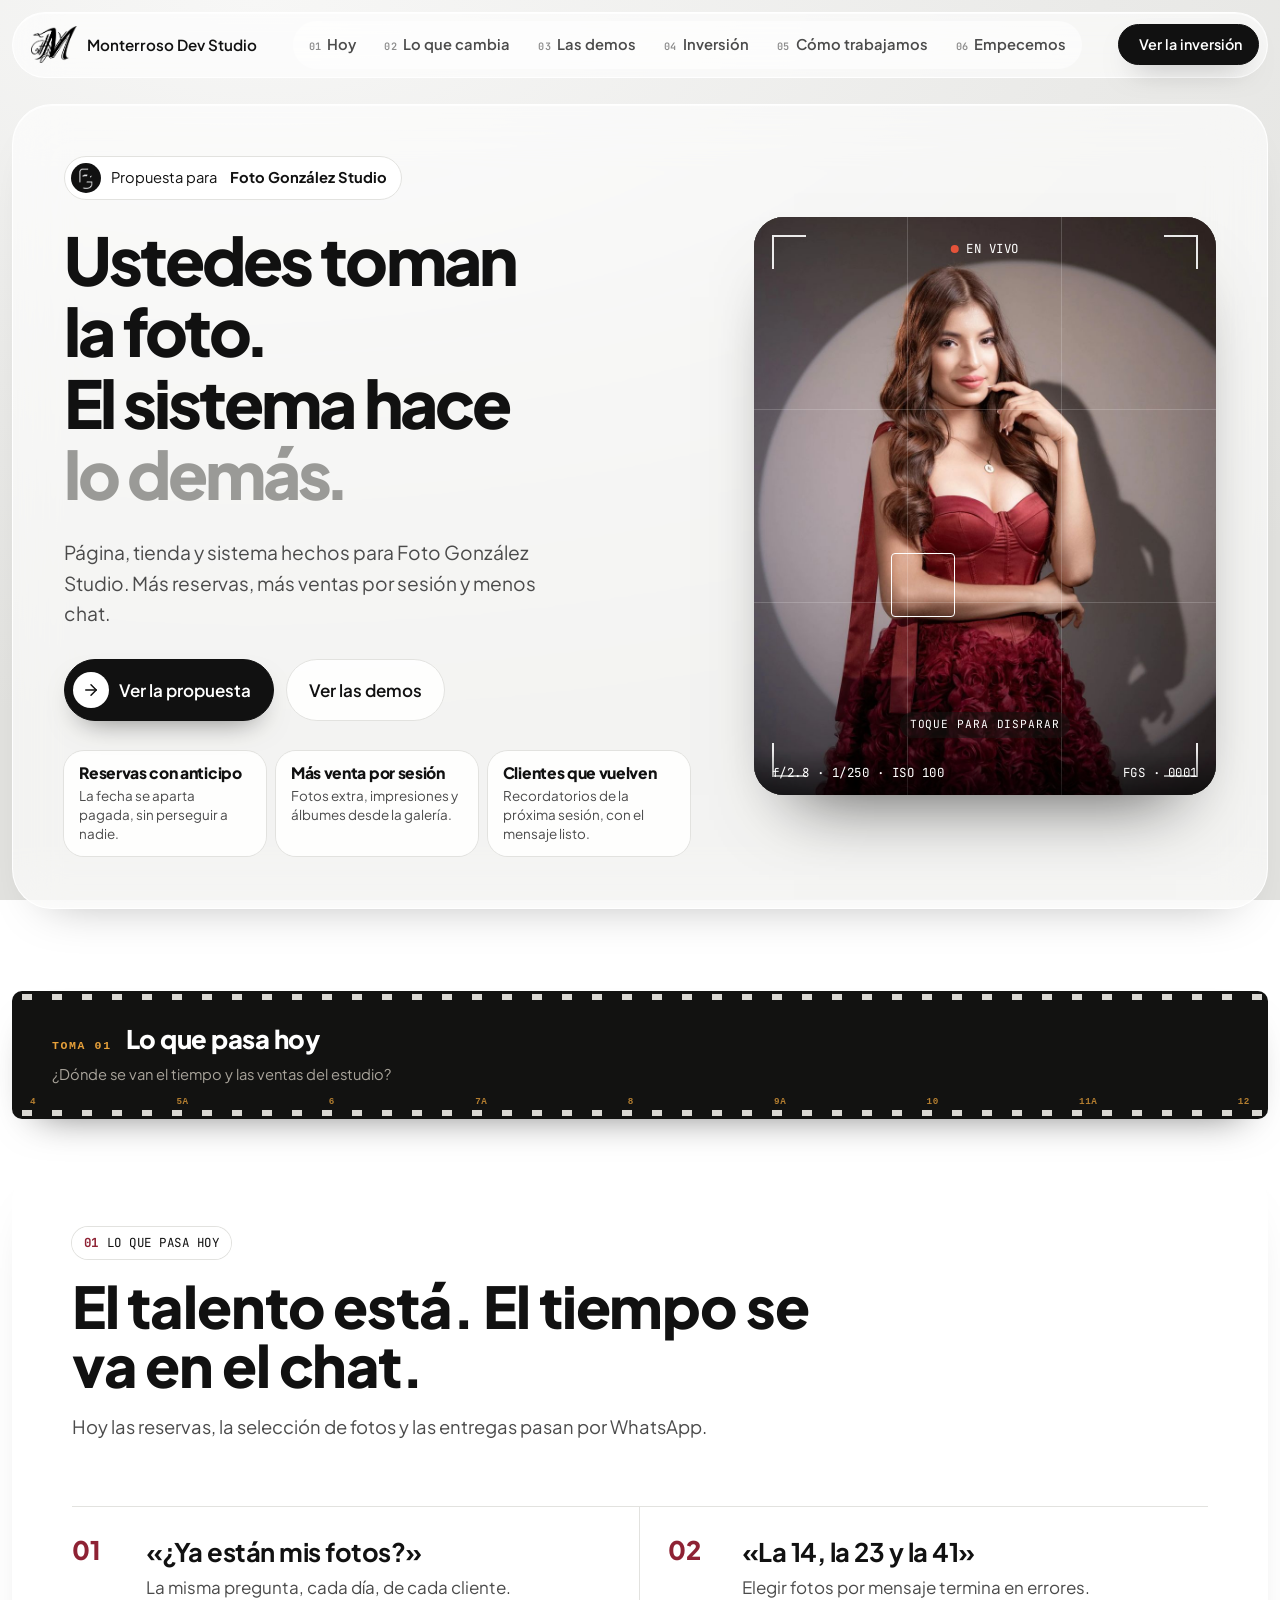
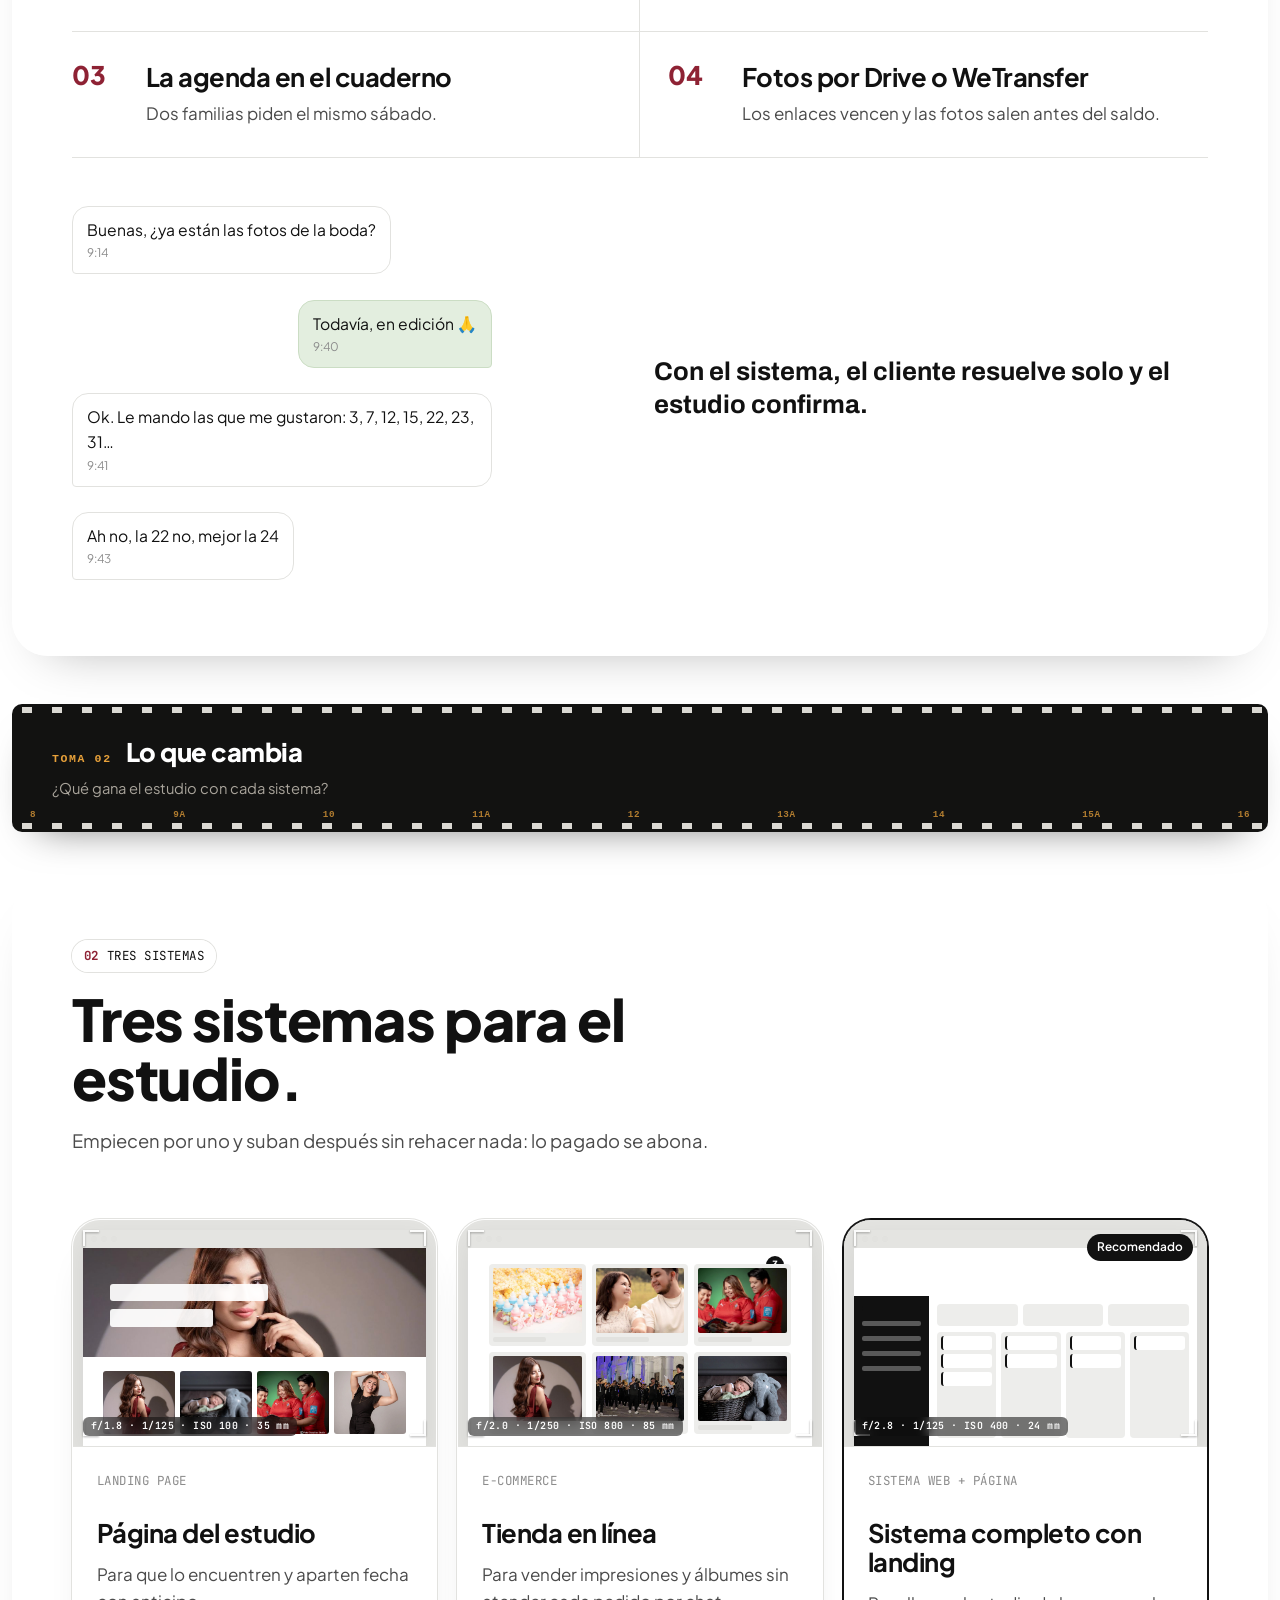
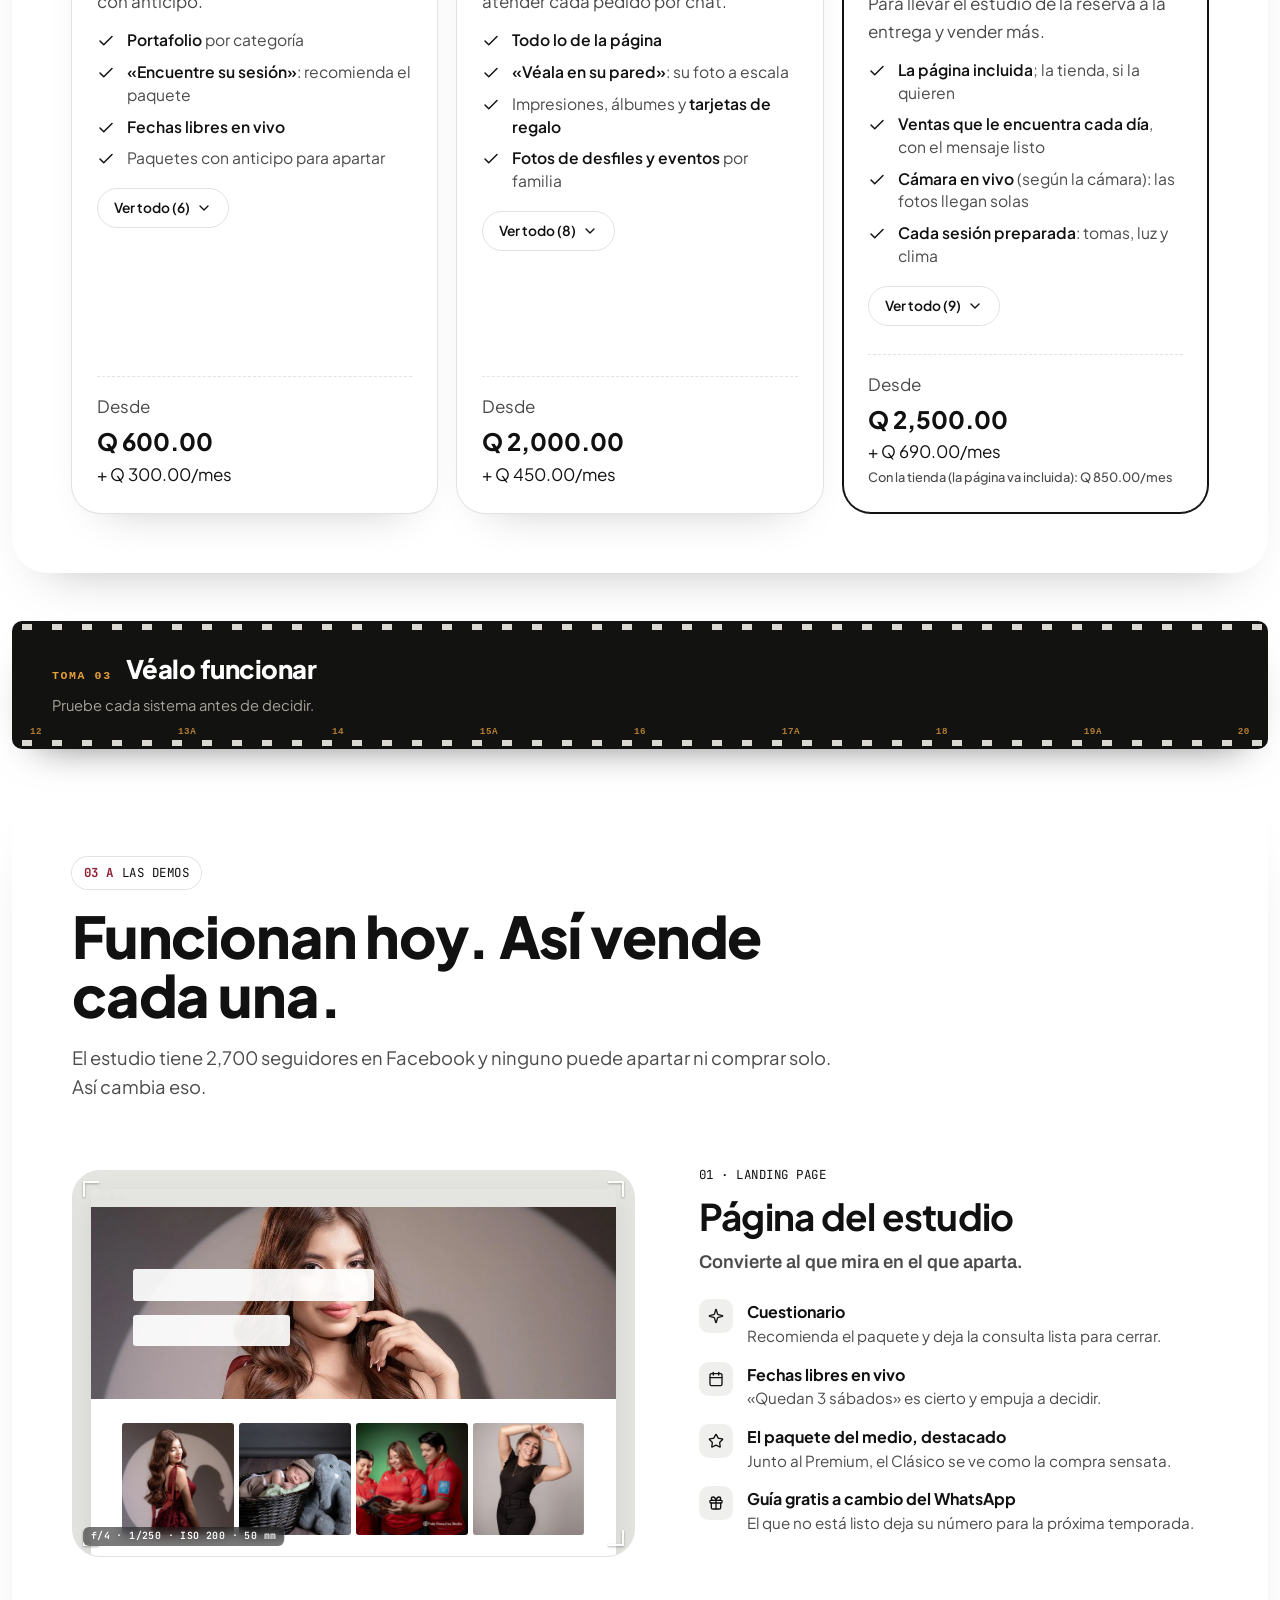
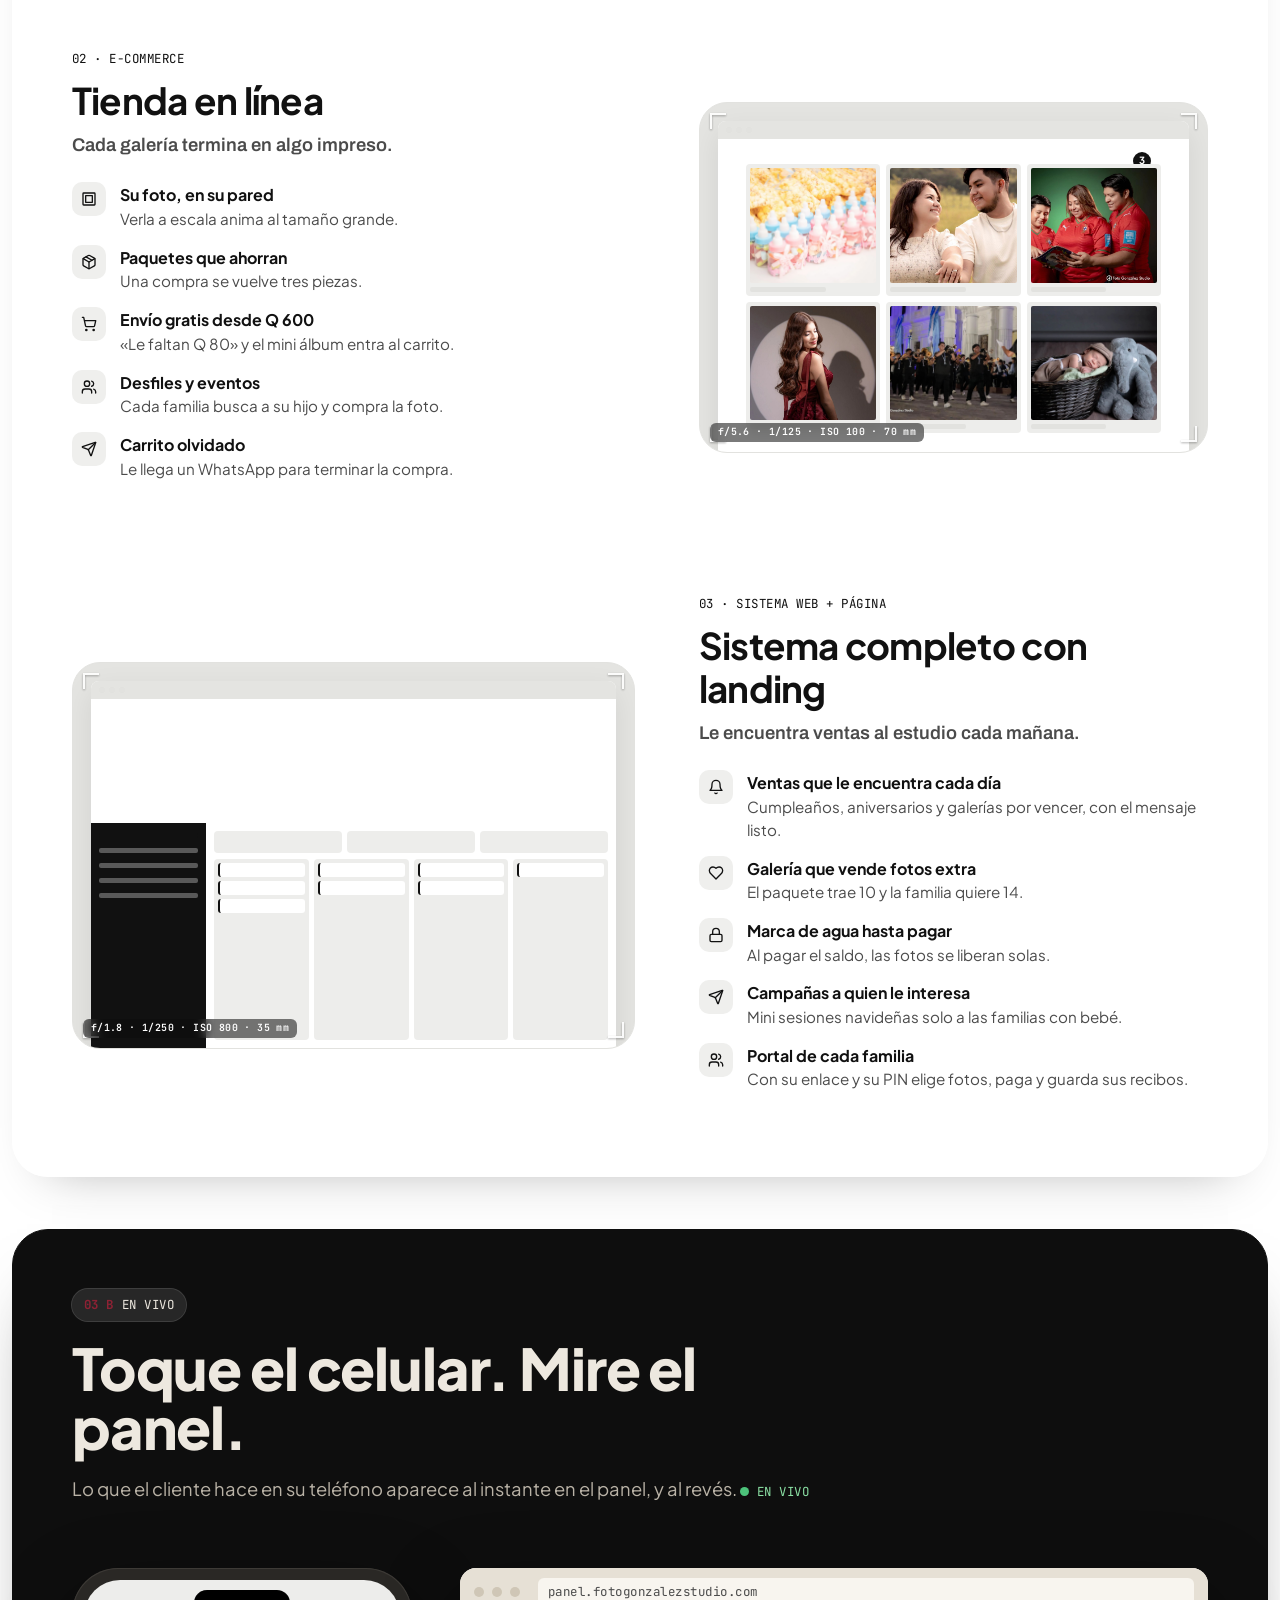
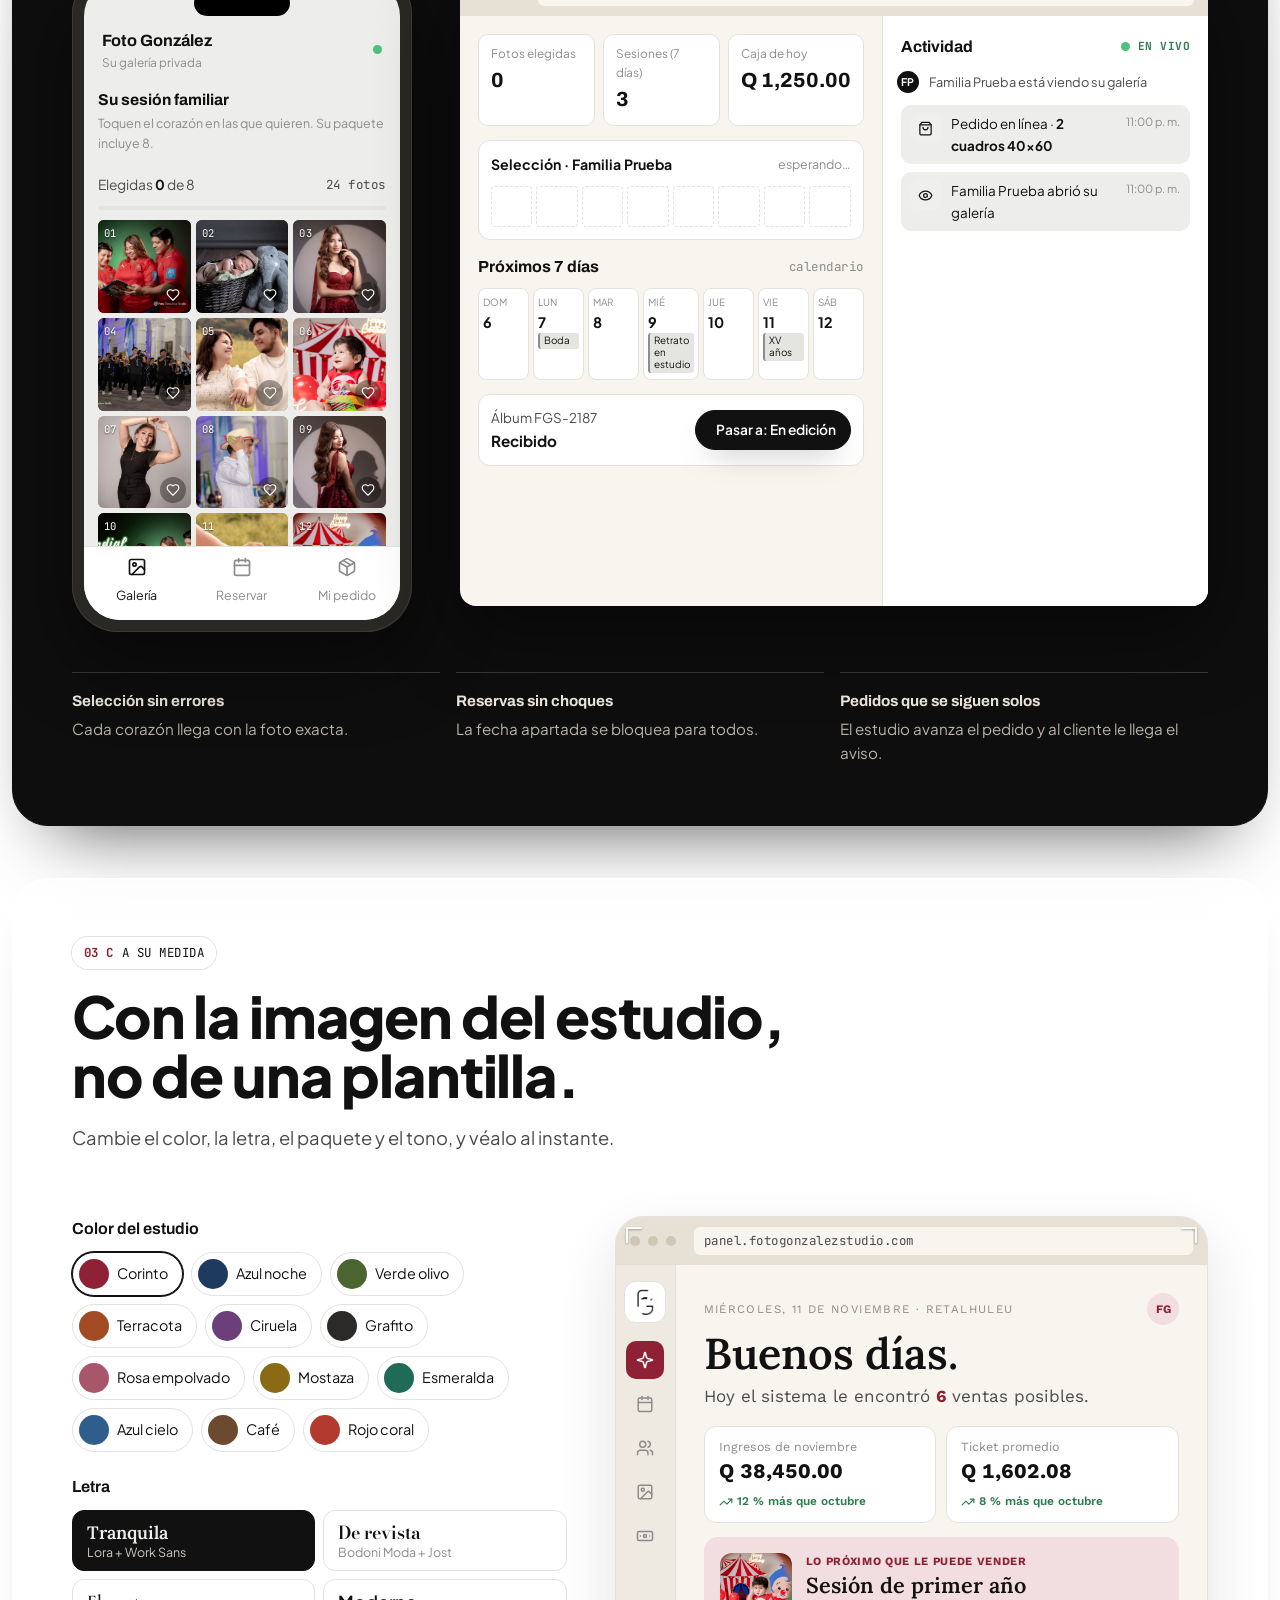
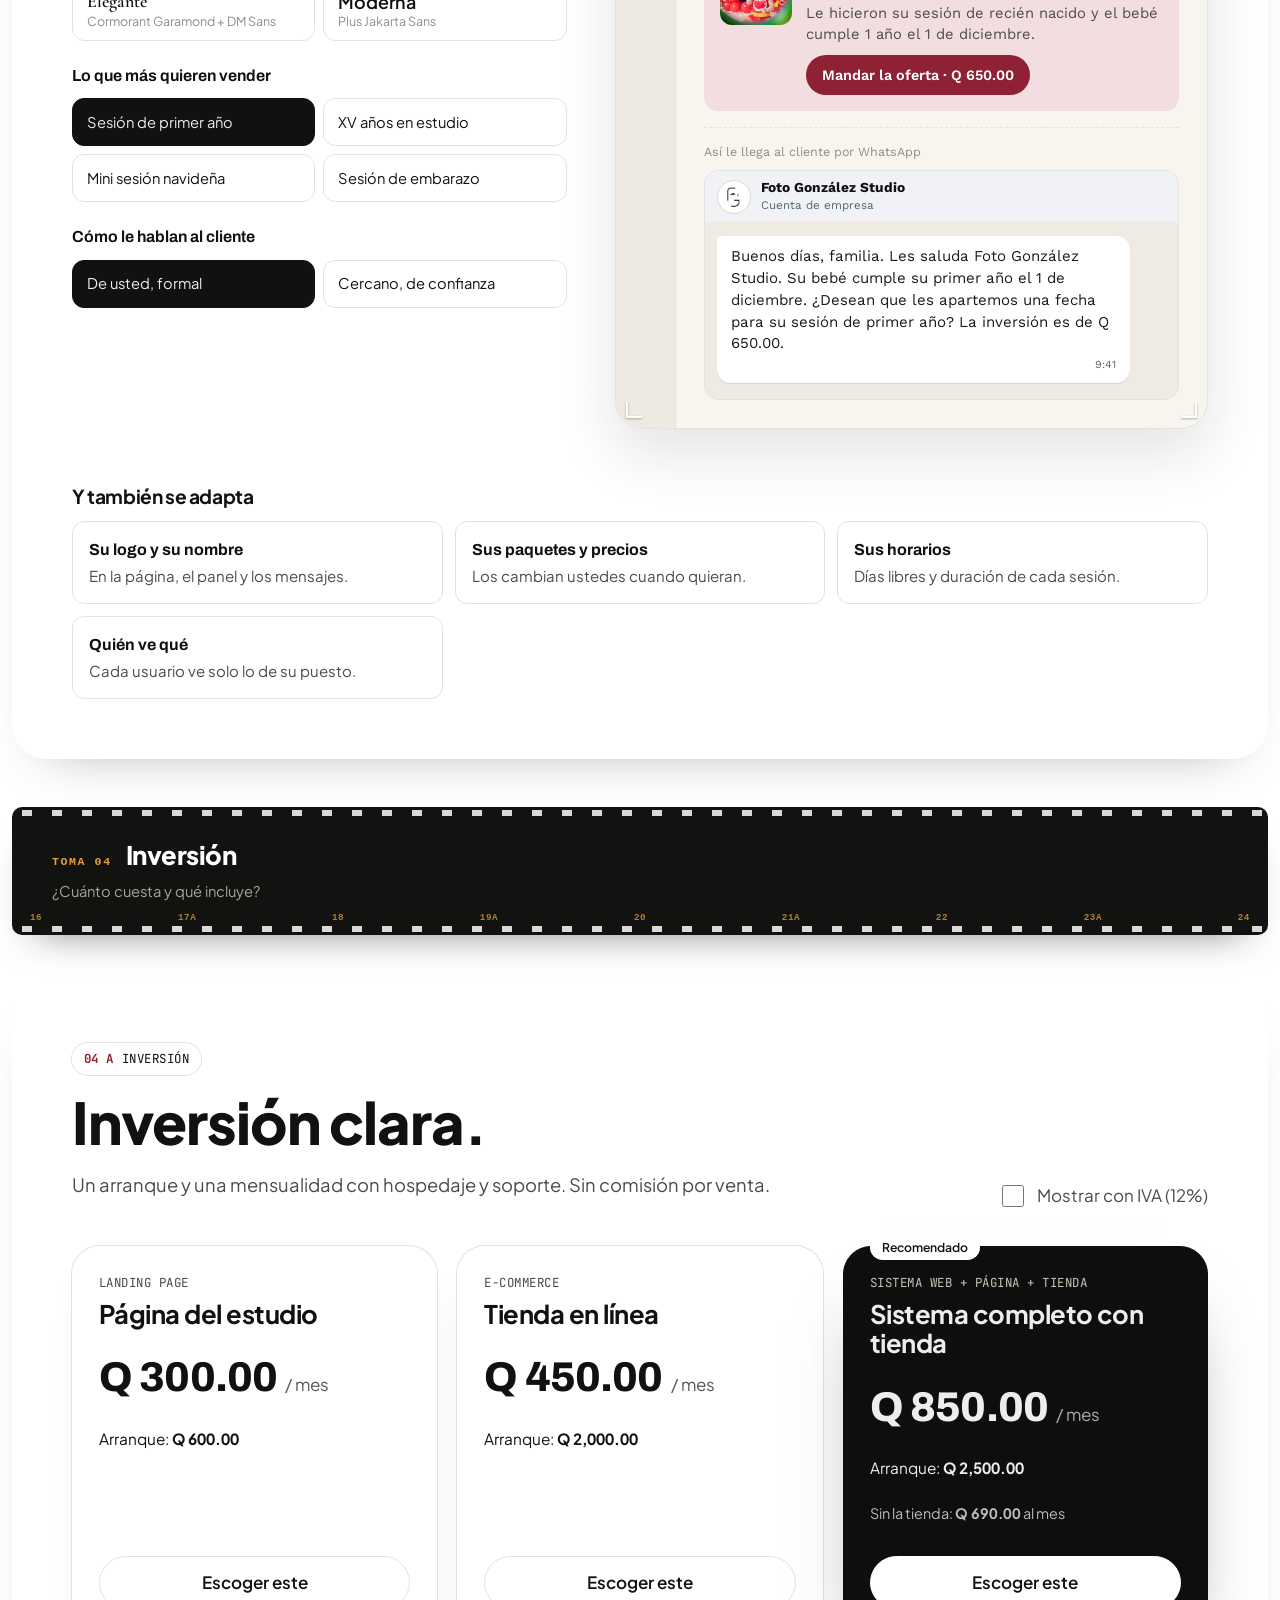
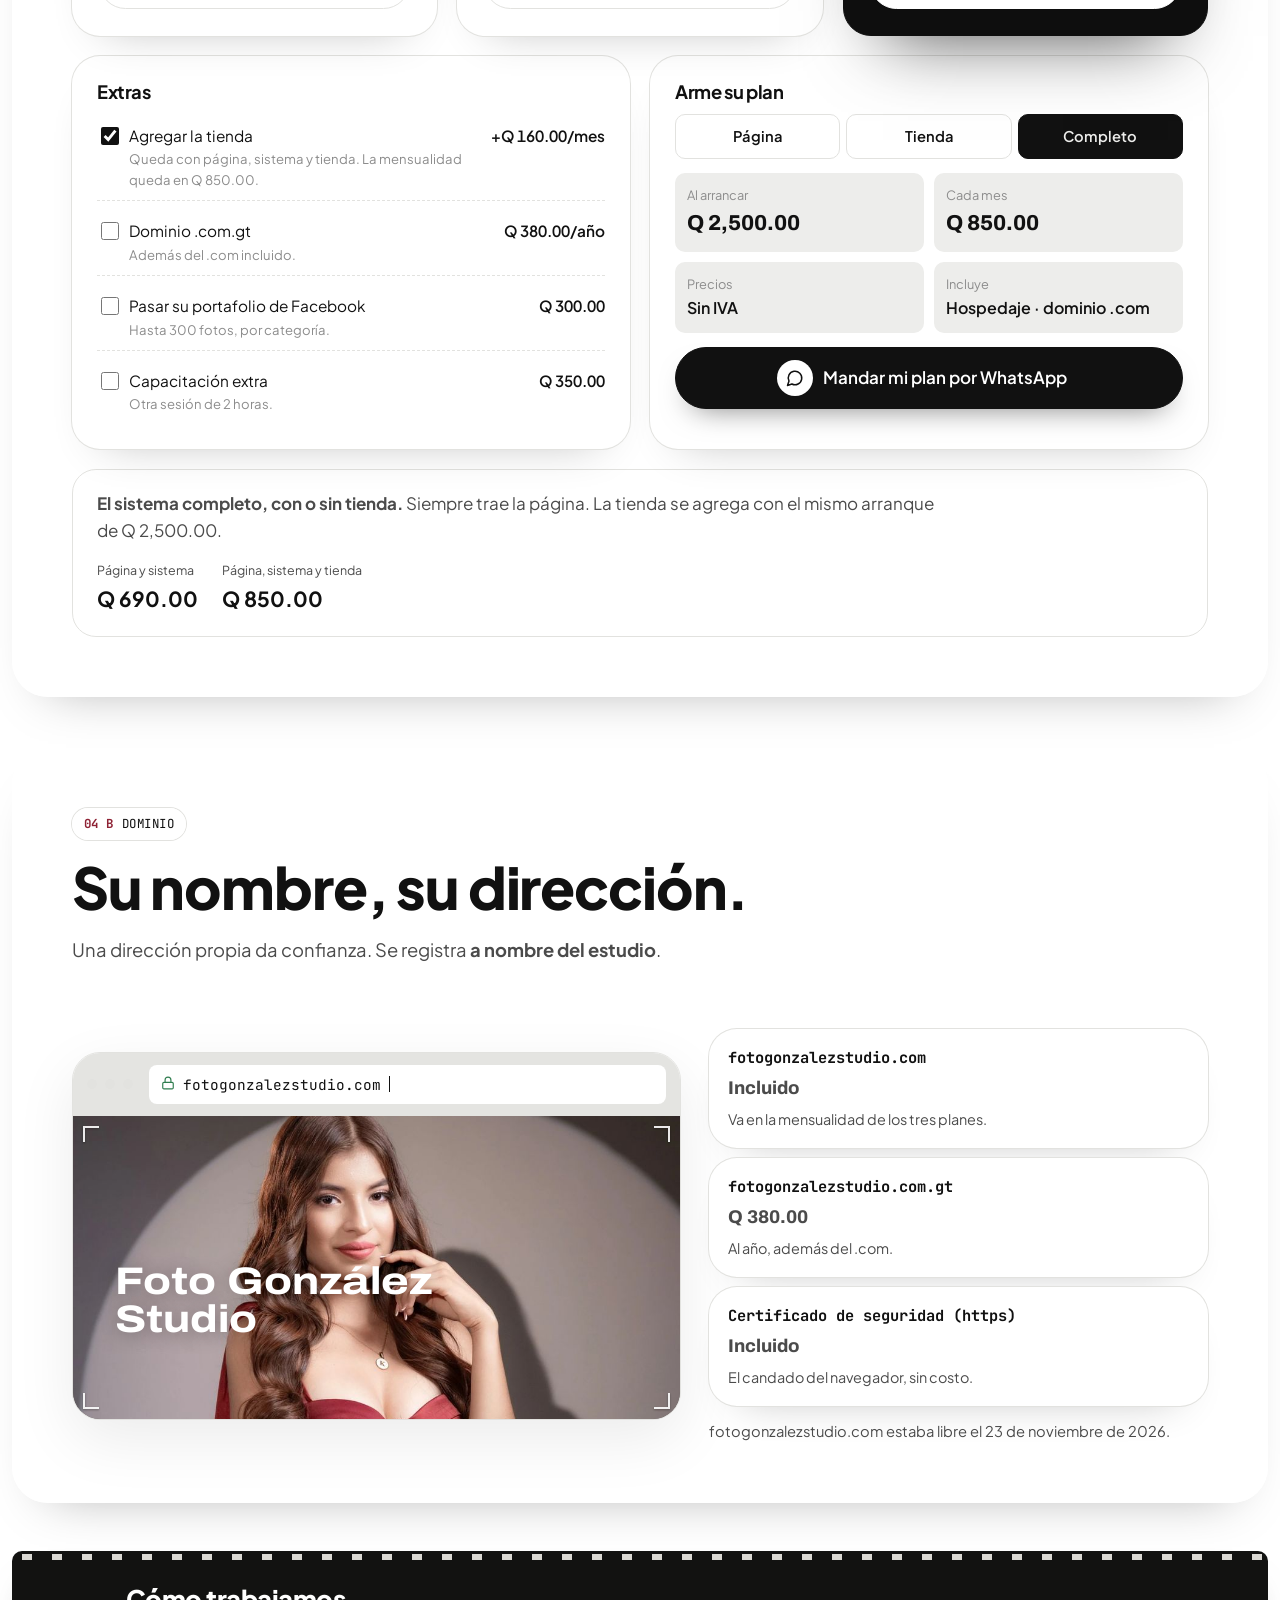
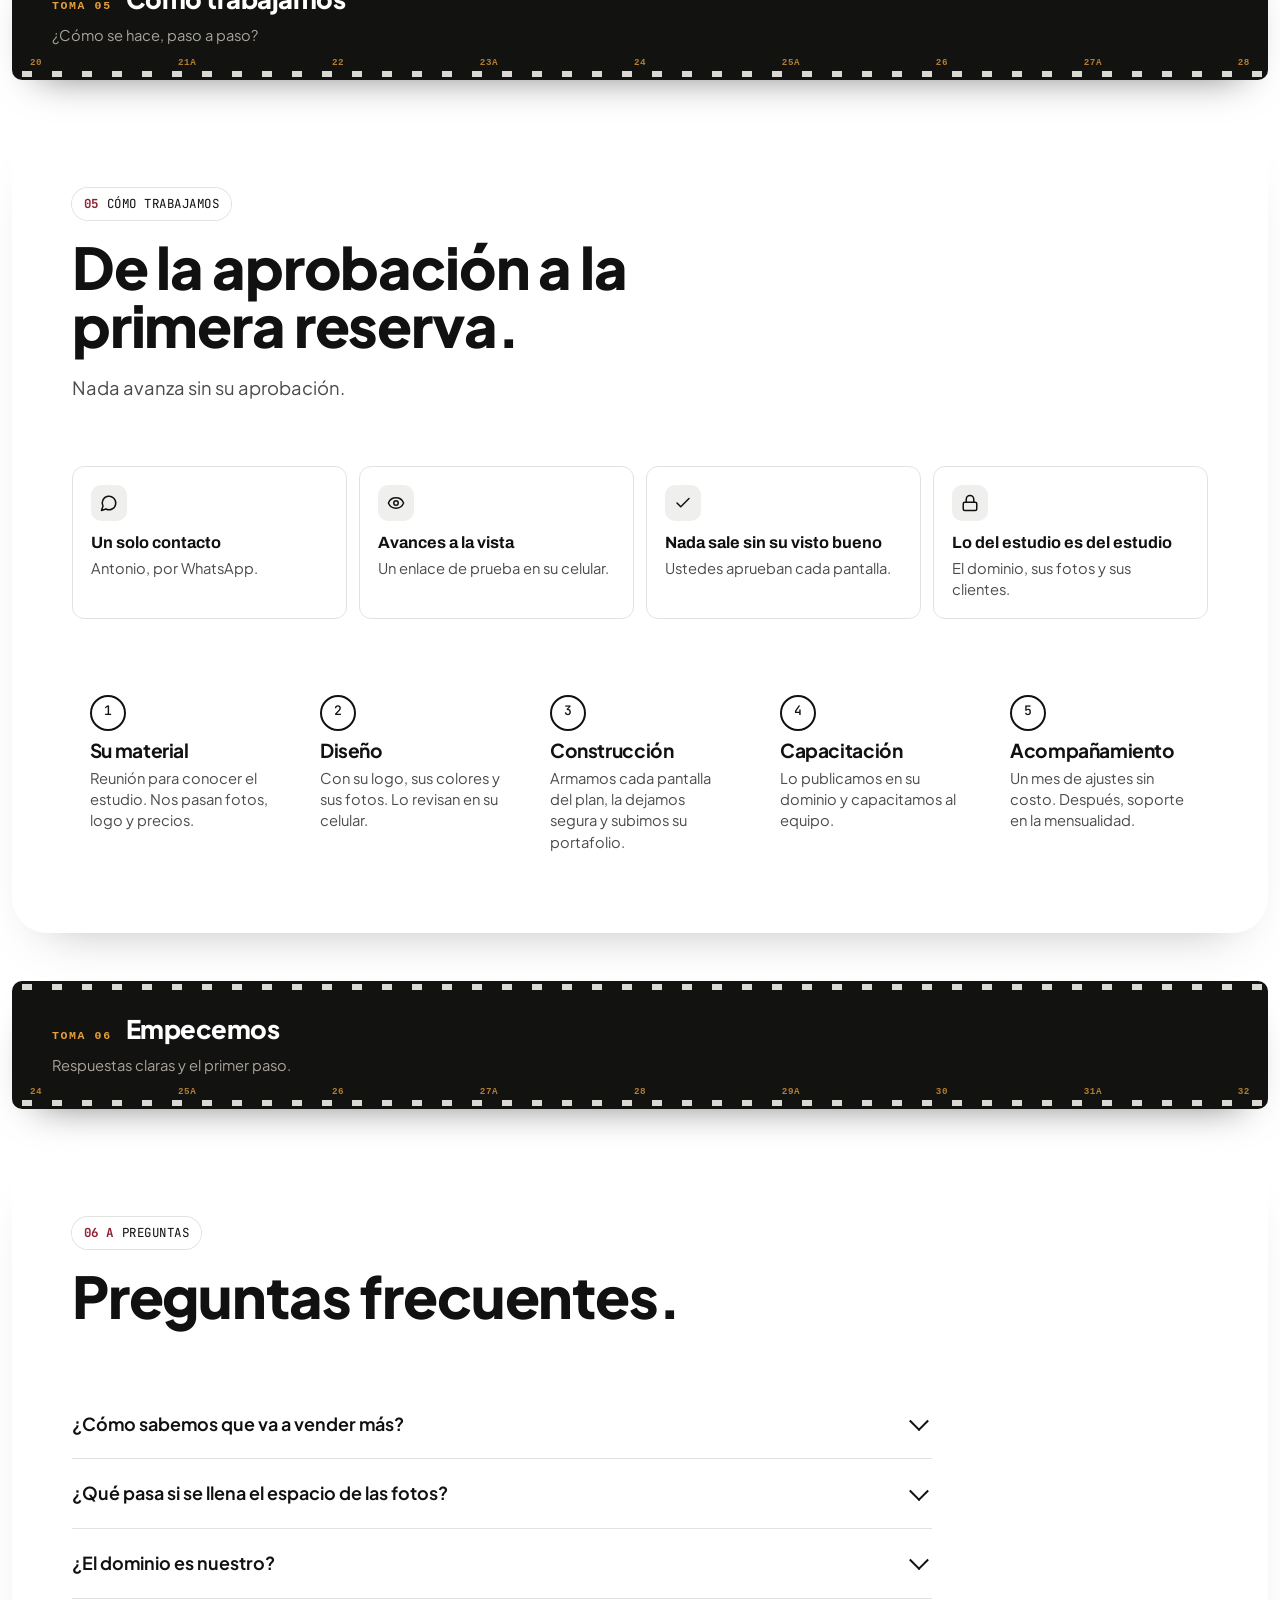
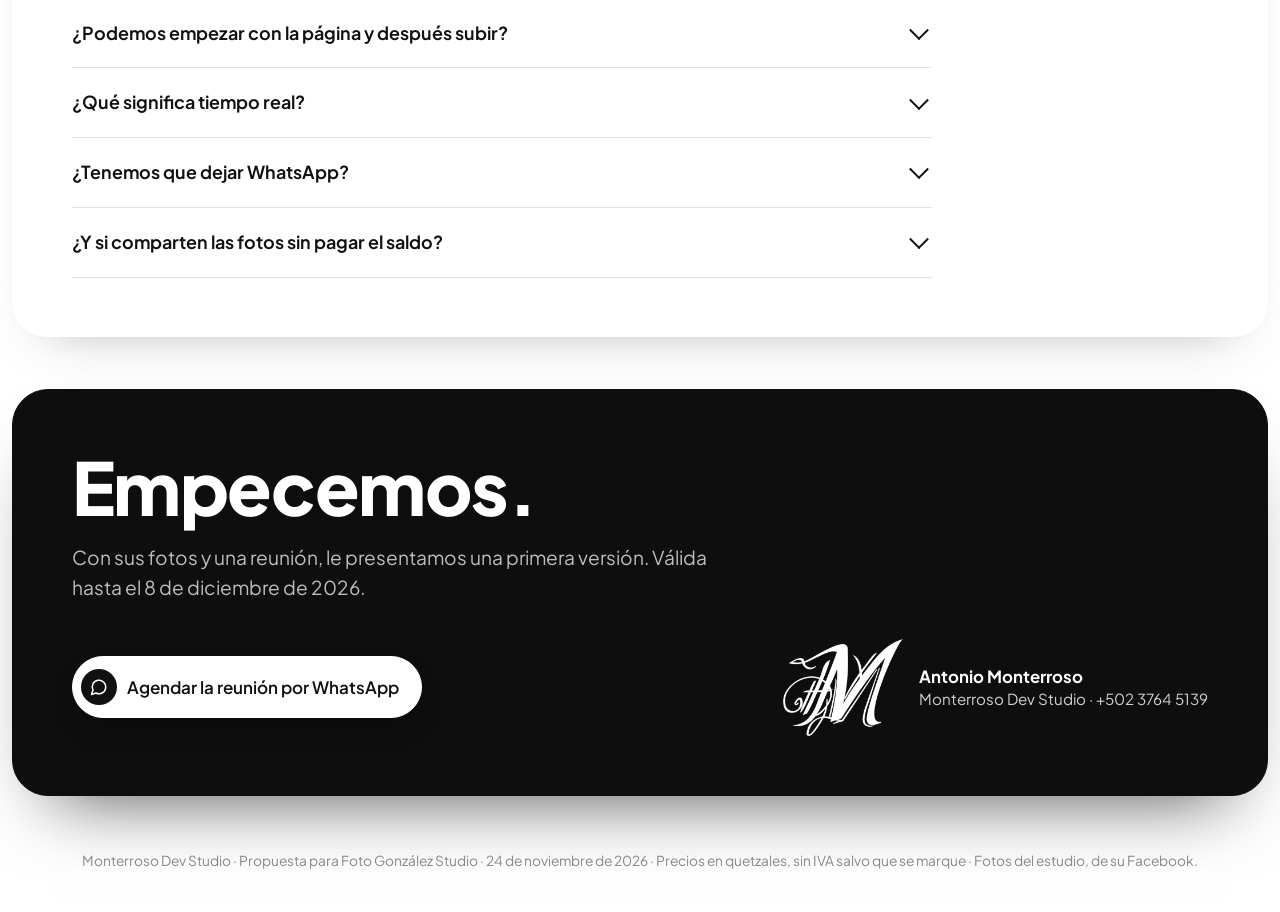
==== commit 1fdeac16: "Página del estudio: Q 600.00 de arranque y Q 300.00 al mes Co-Authored-By: Claude Opus 5.5 <noreply@" ====
--- a/index.html
+++ b/index.html
@@ -406,7 +406,7 @@
 
 <footer class="pie">Monterroso Dev Studio · Propuesta para Foto González Studio · 24 de noviembre de 2026 · Precios en quetzales, sin IVA salvo que se marque · Fotos del estudio, de su Facebook.</footer>
 
-<script src="js/propuesta.js?v=20261124h"></script>
+<script src="js/propuesta.js?v=20261124i"></script>
 <script src="demos/foto.js?v=20261113d" data-visor=".sistema .vista, .vit-vista, .navegador .foto, .m-vista" data-toma=".sistema .vista, .vit-vista"></script>
 <script src="demos/completo/letras.js?v=20261124a"></script>
 <script src="js/medida.js?v=20261124b"></script>
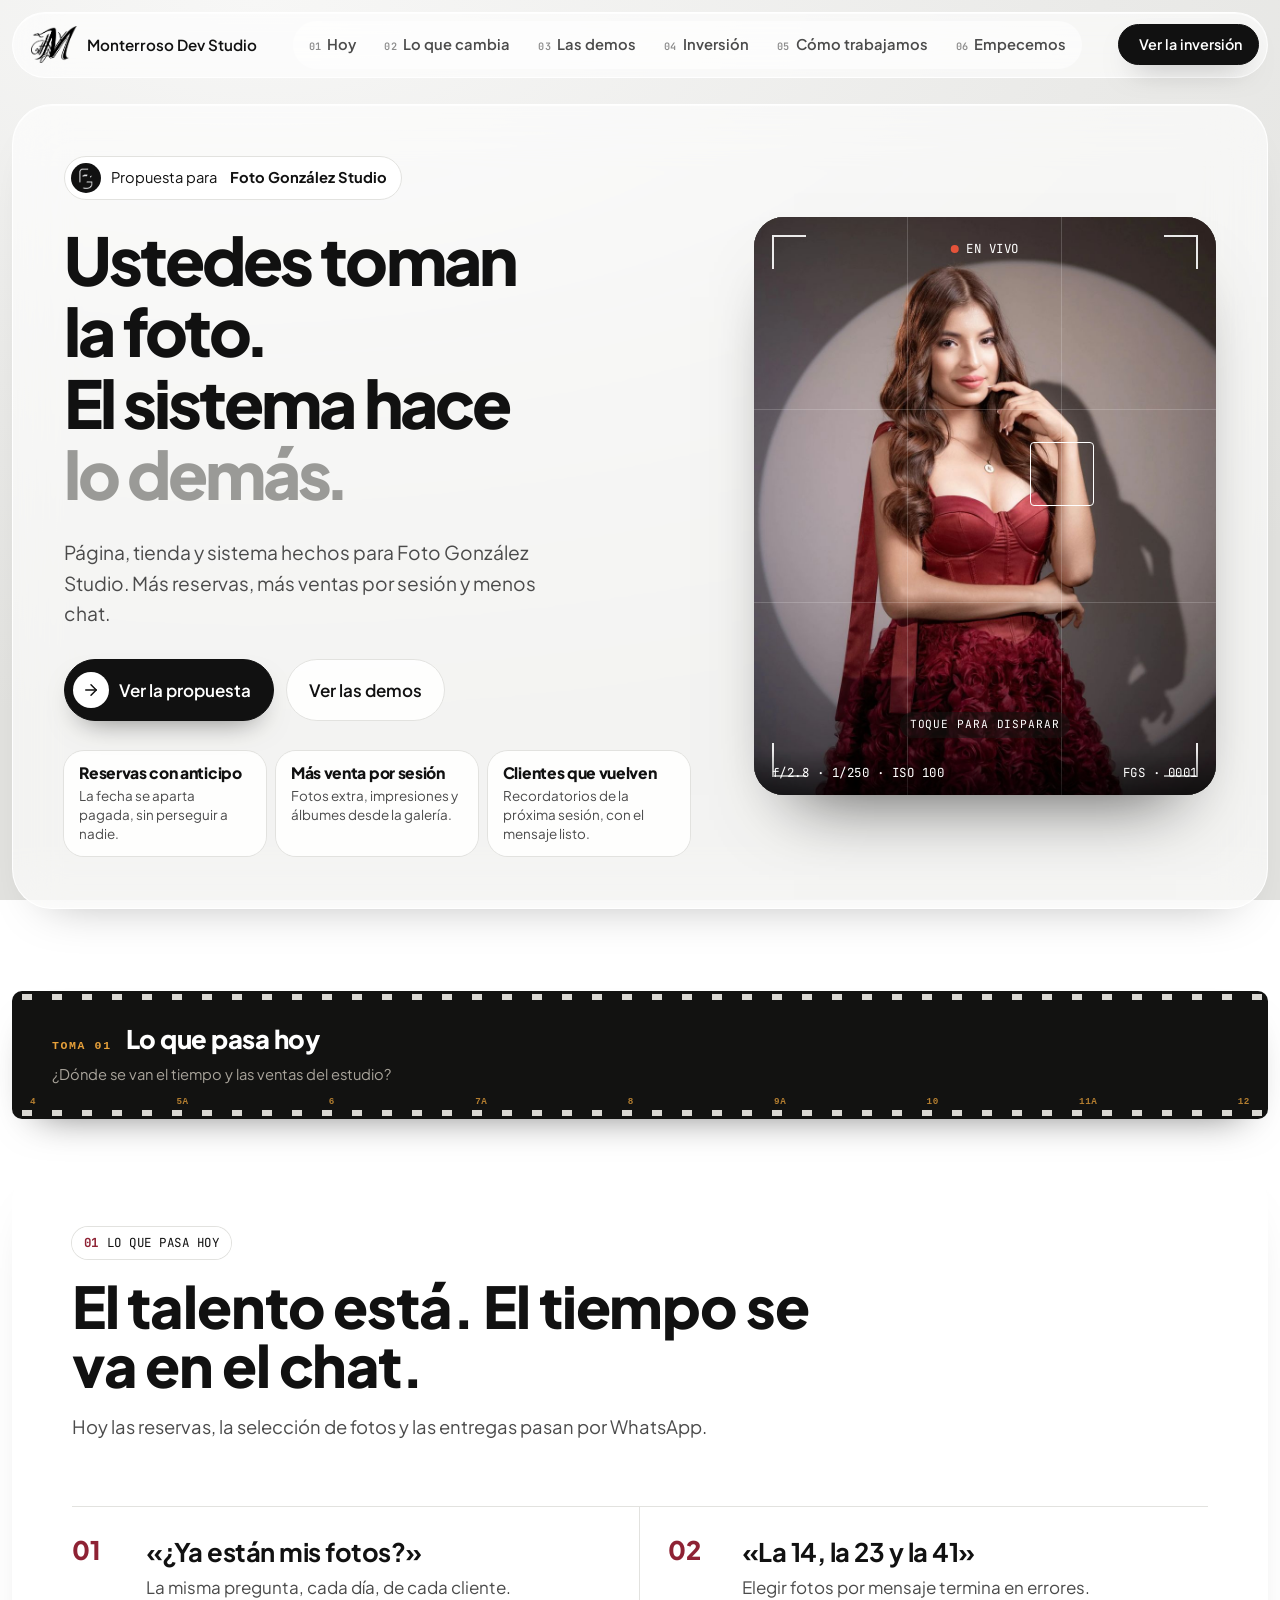
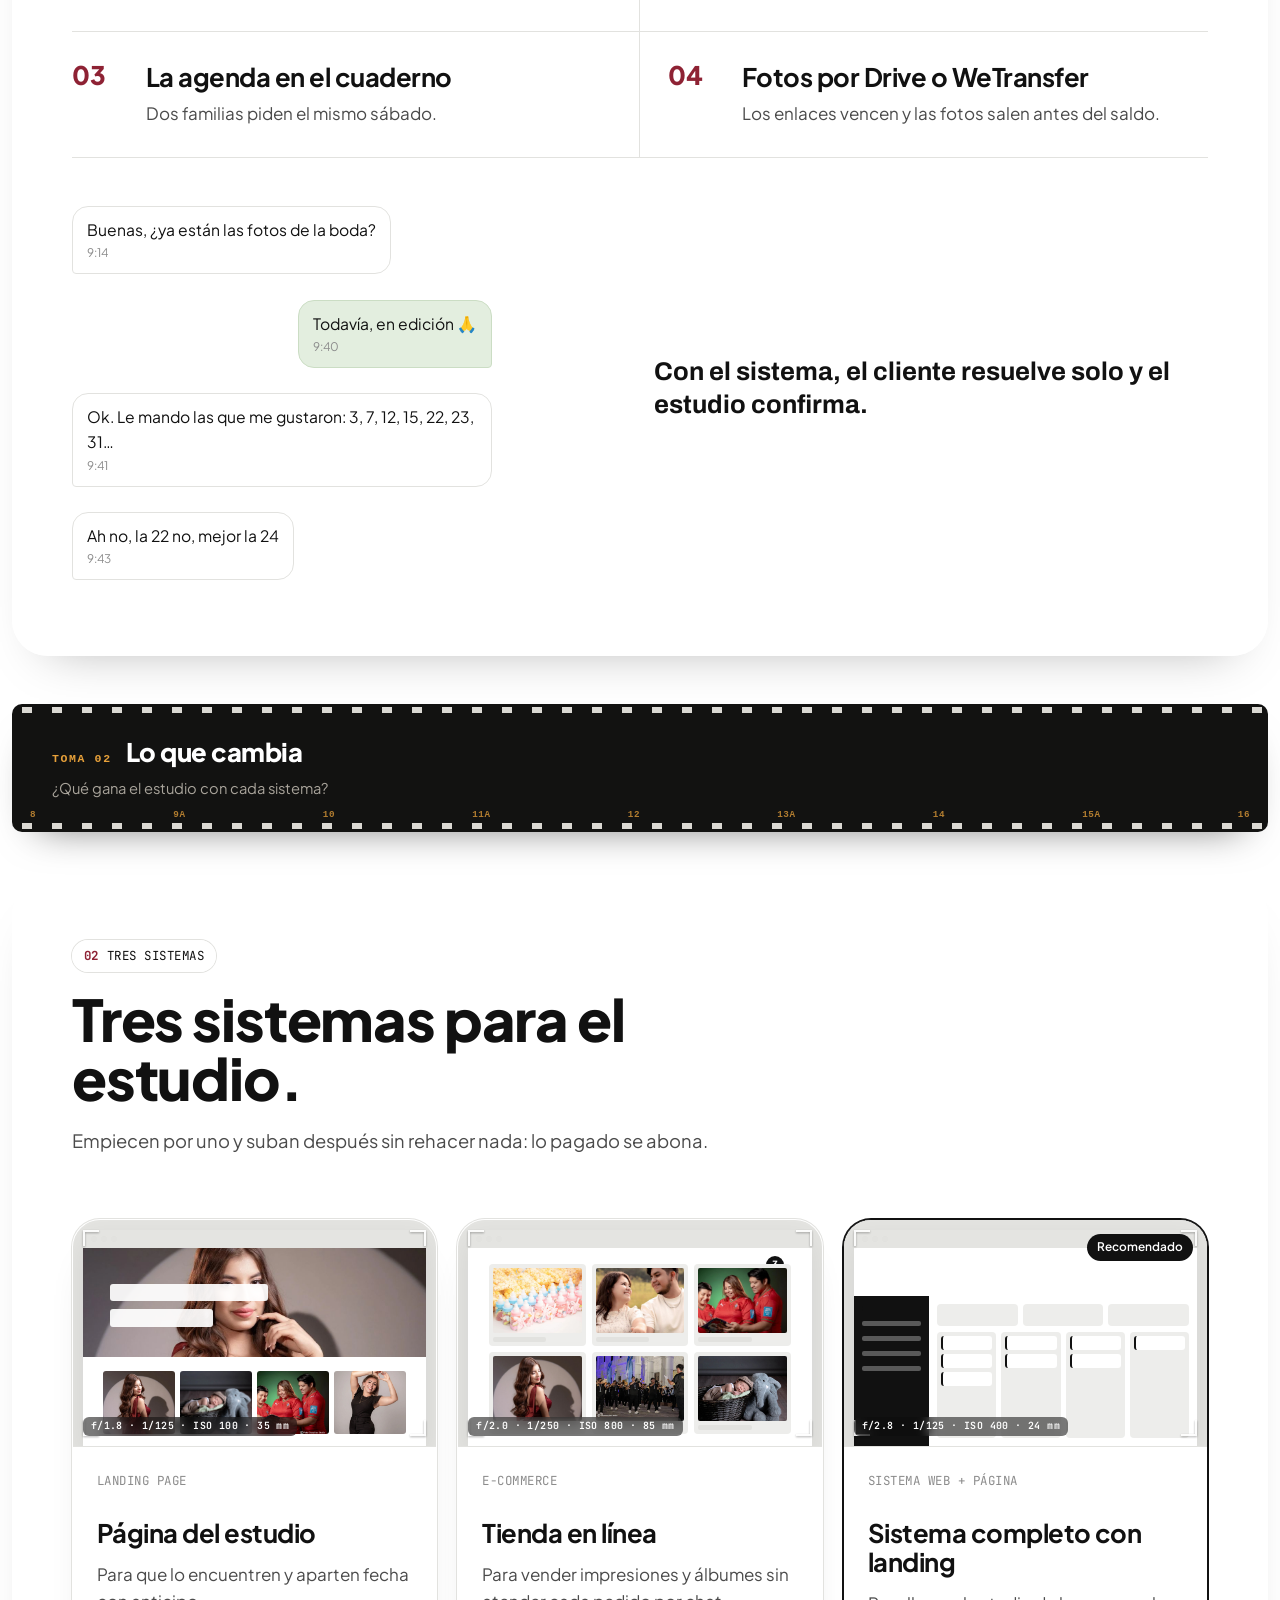
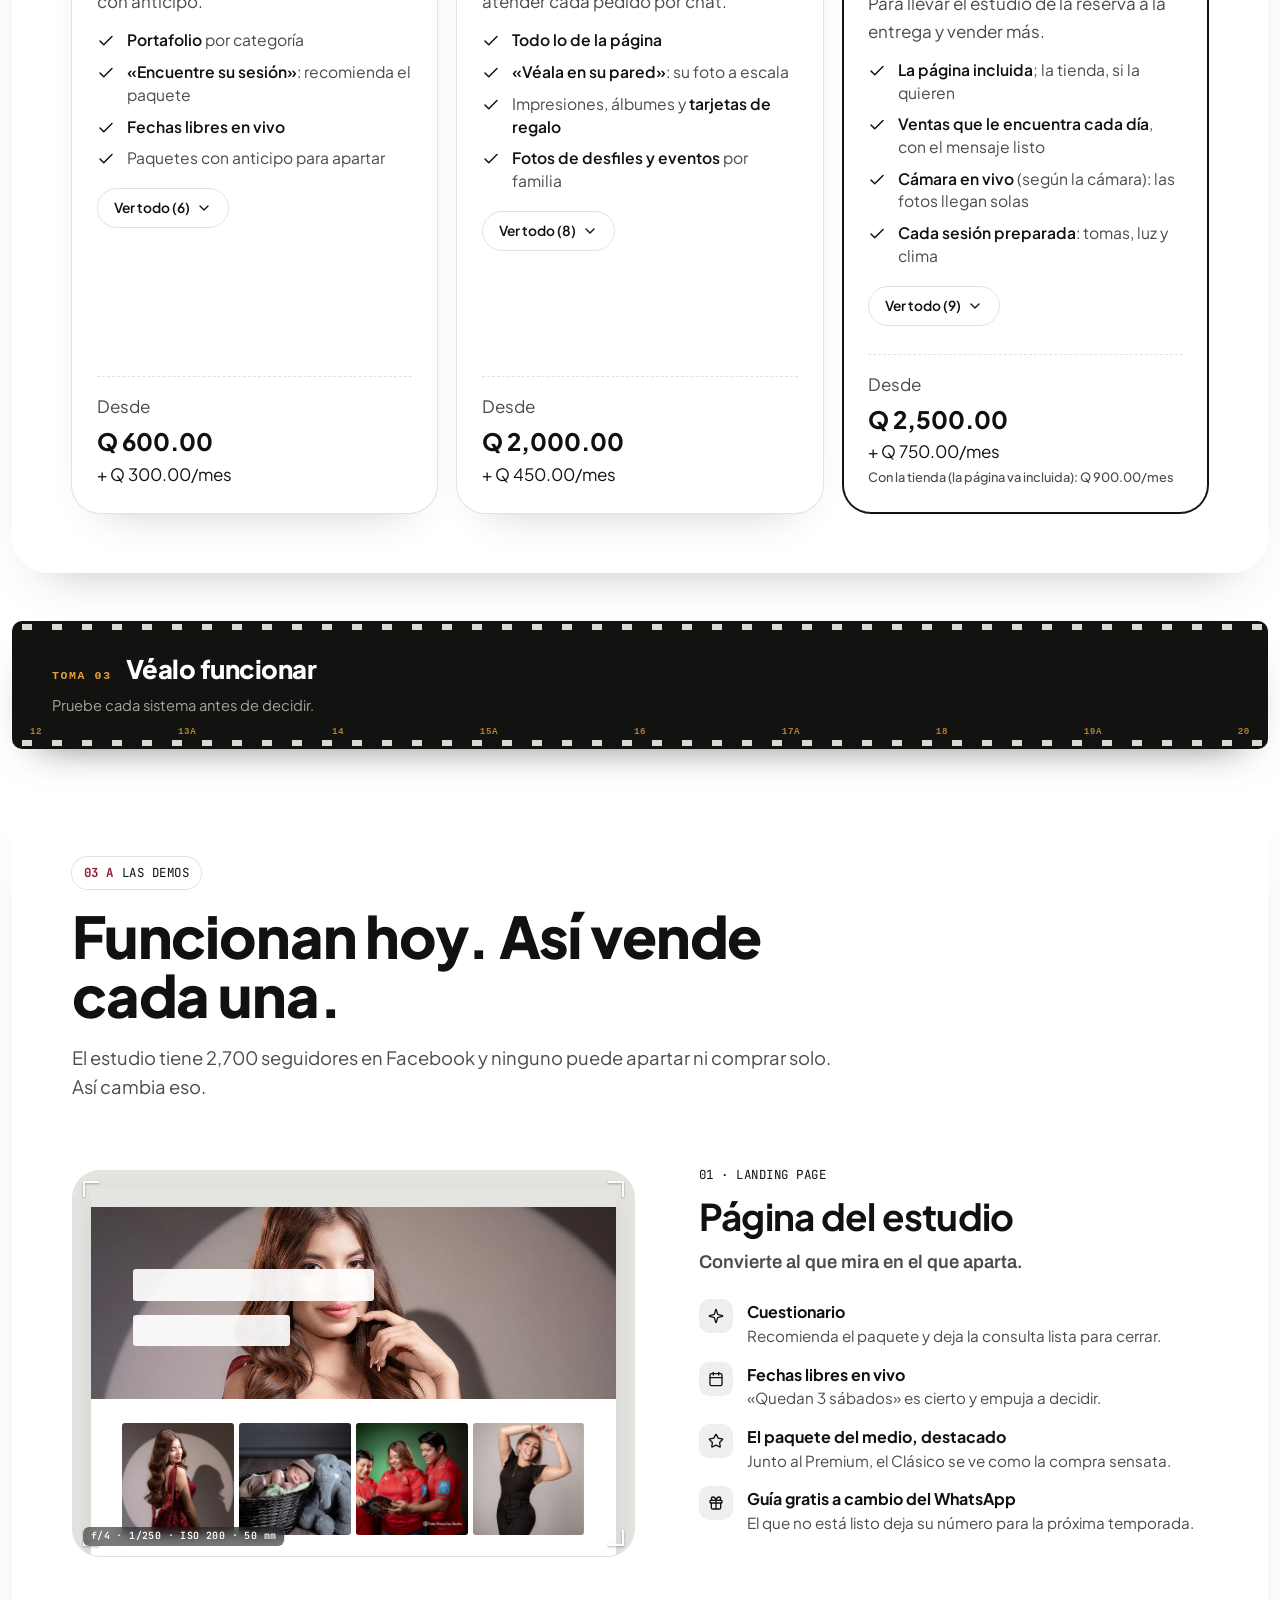
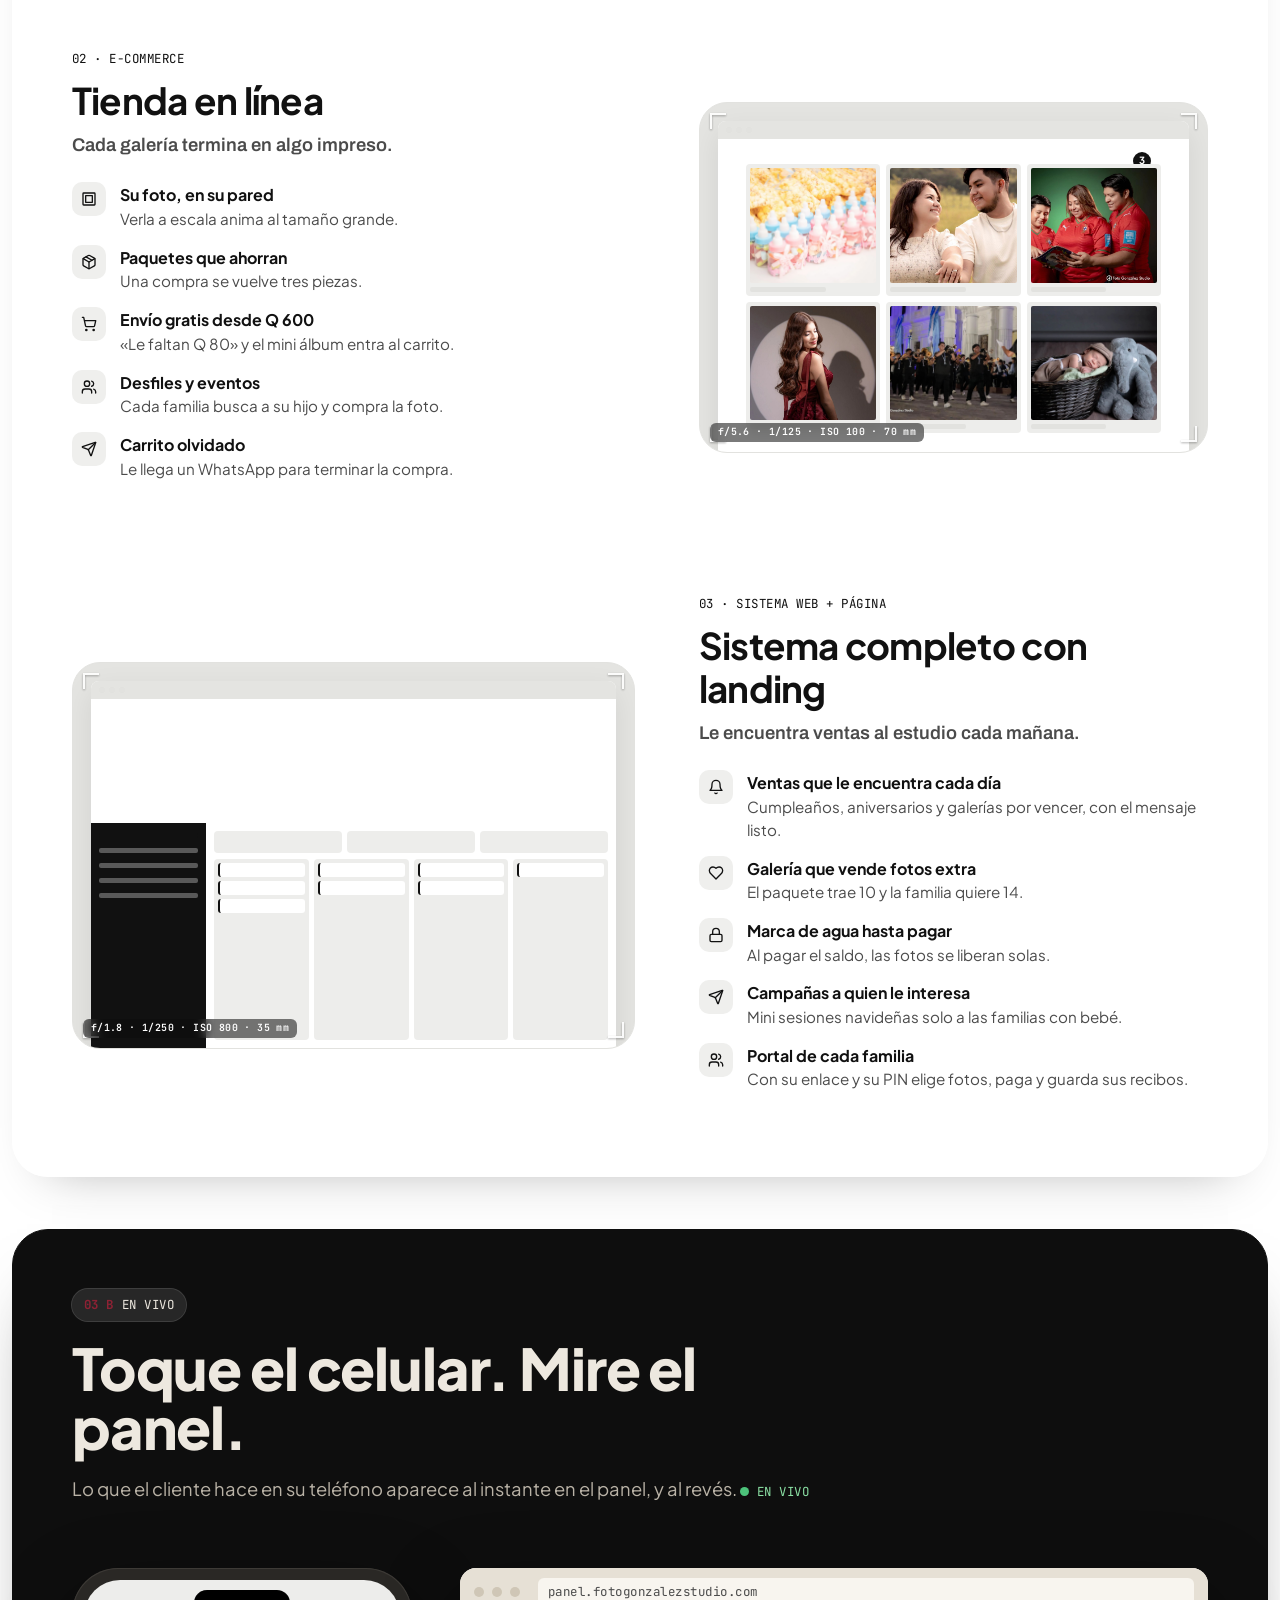
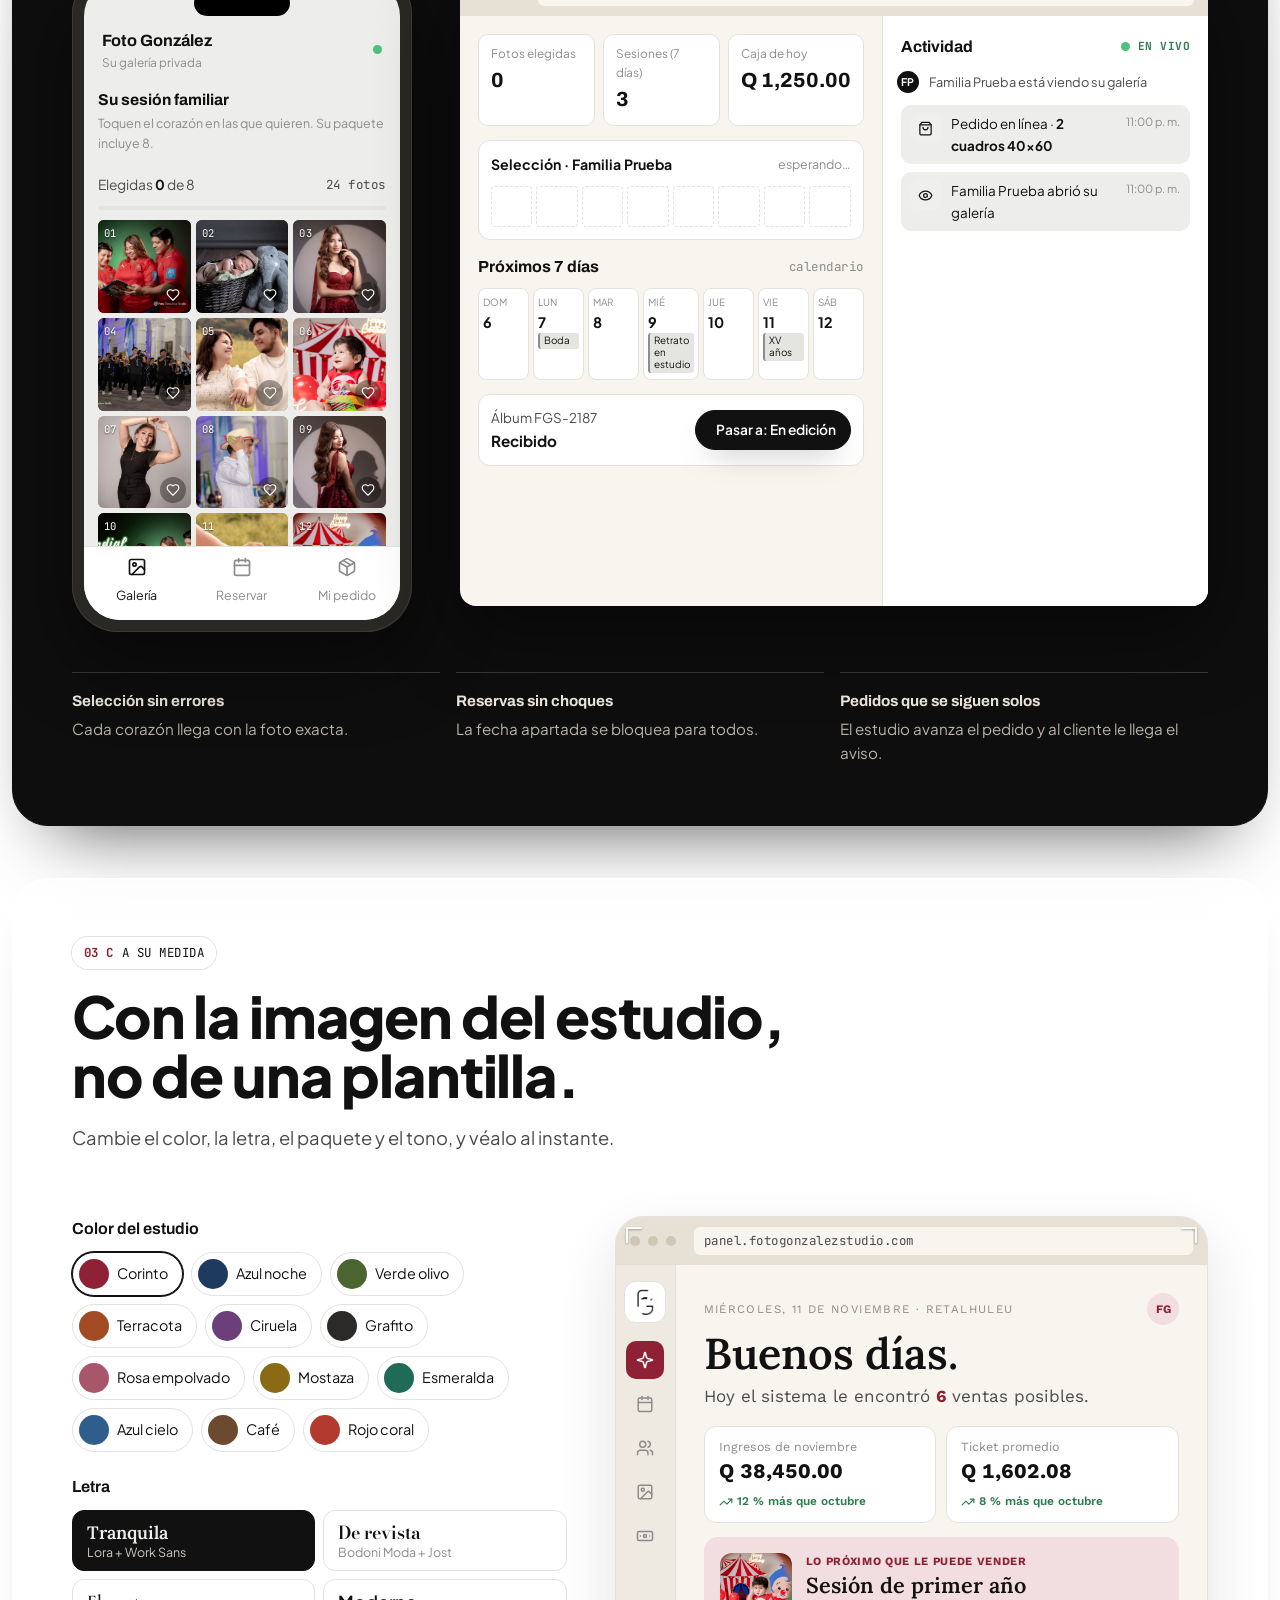
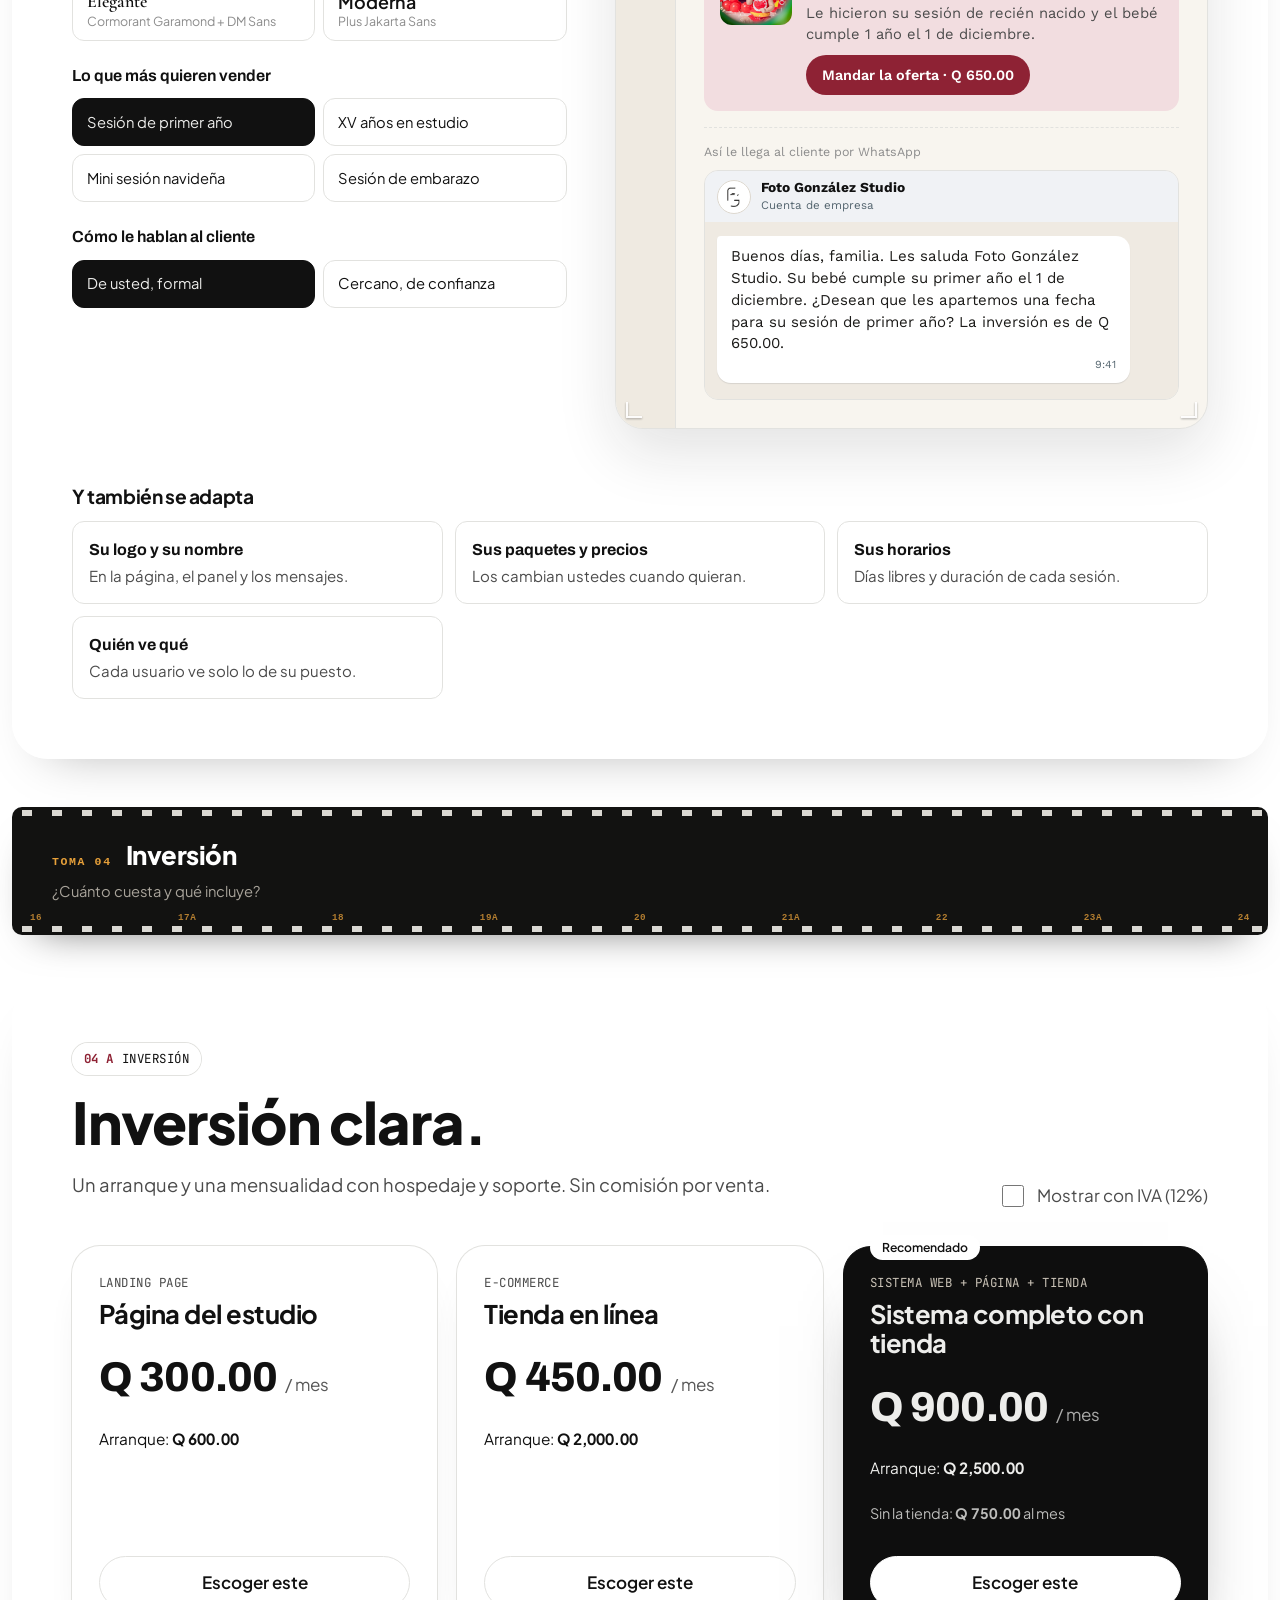
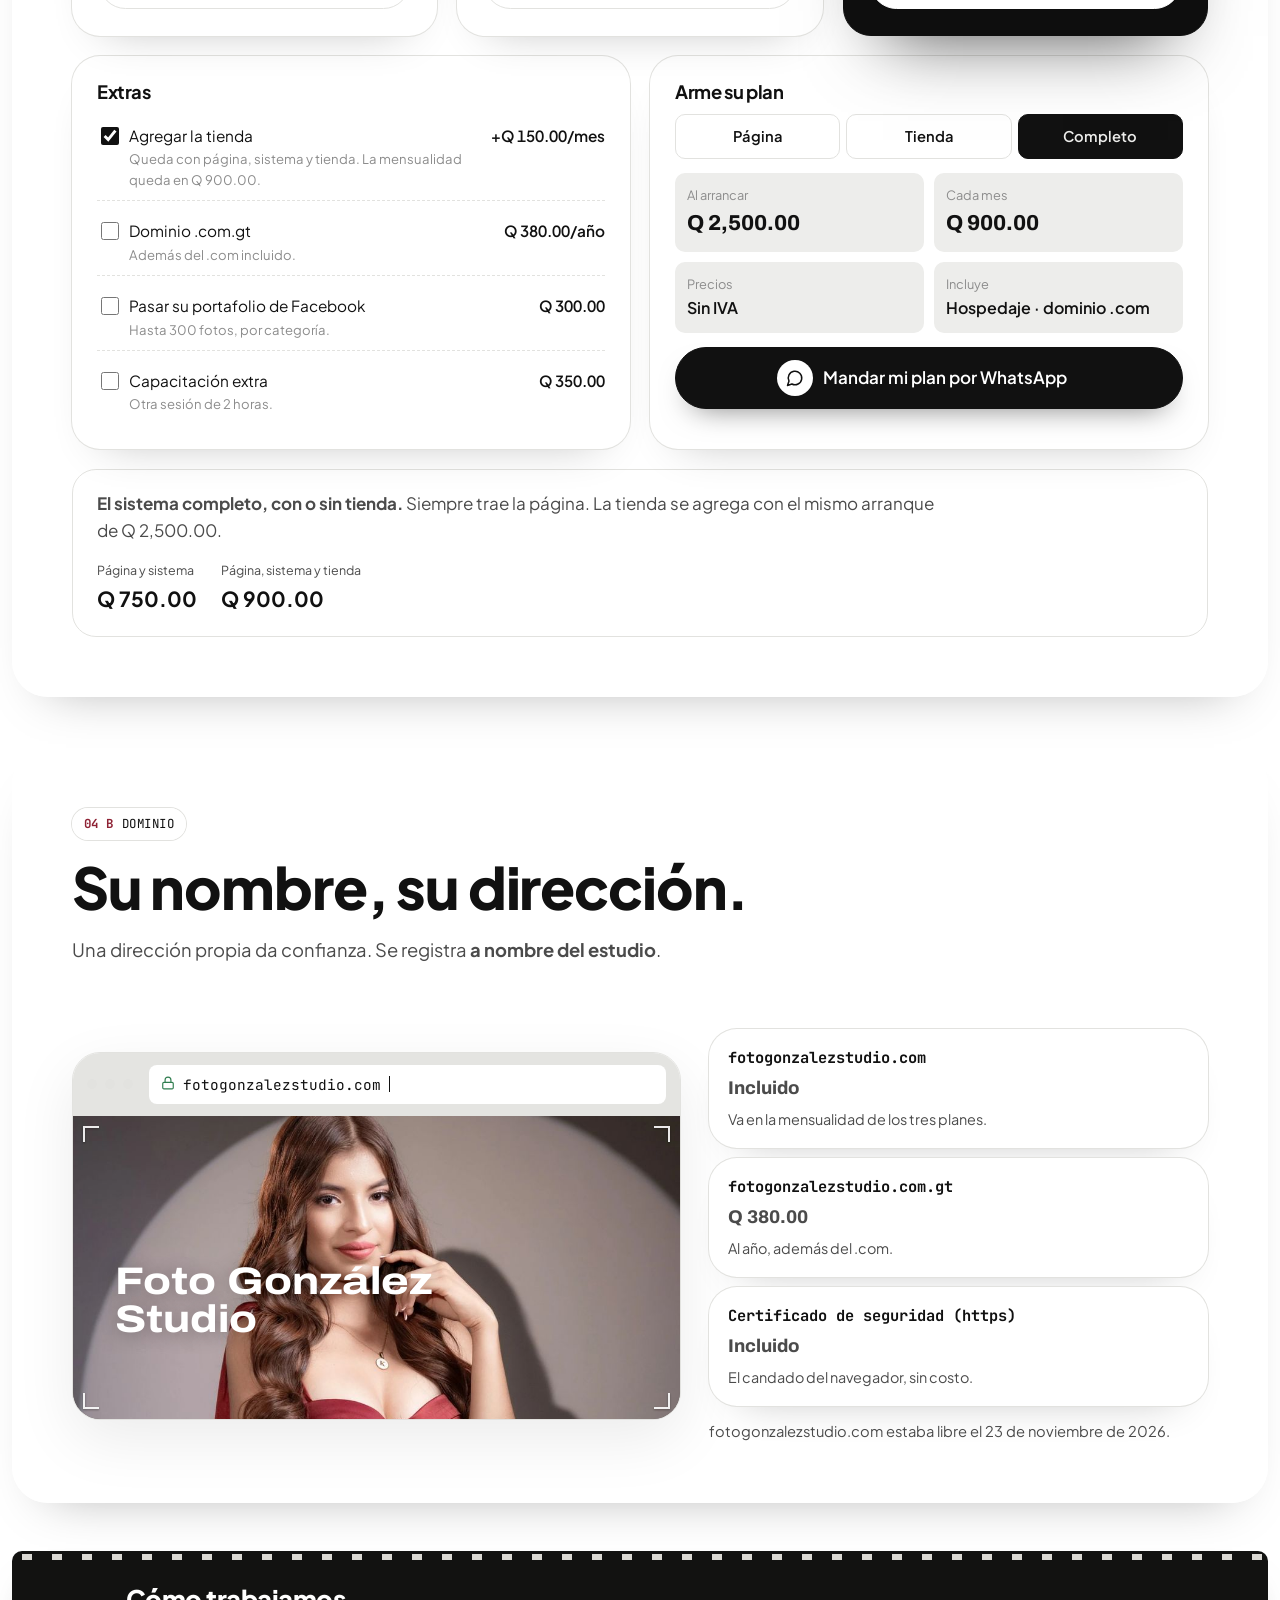
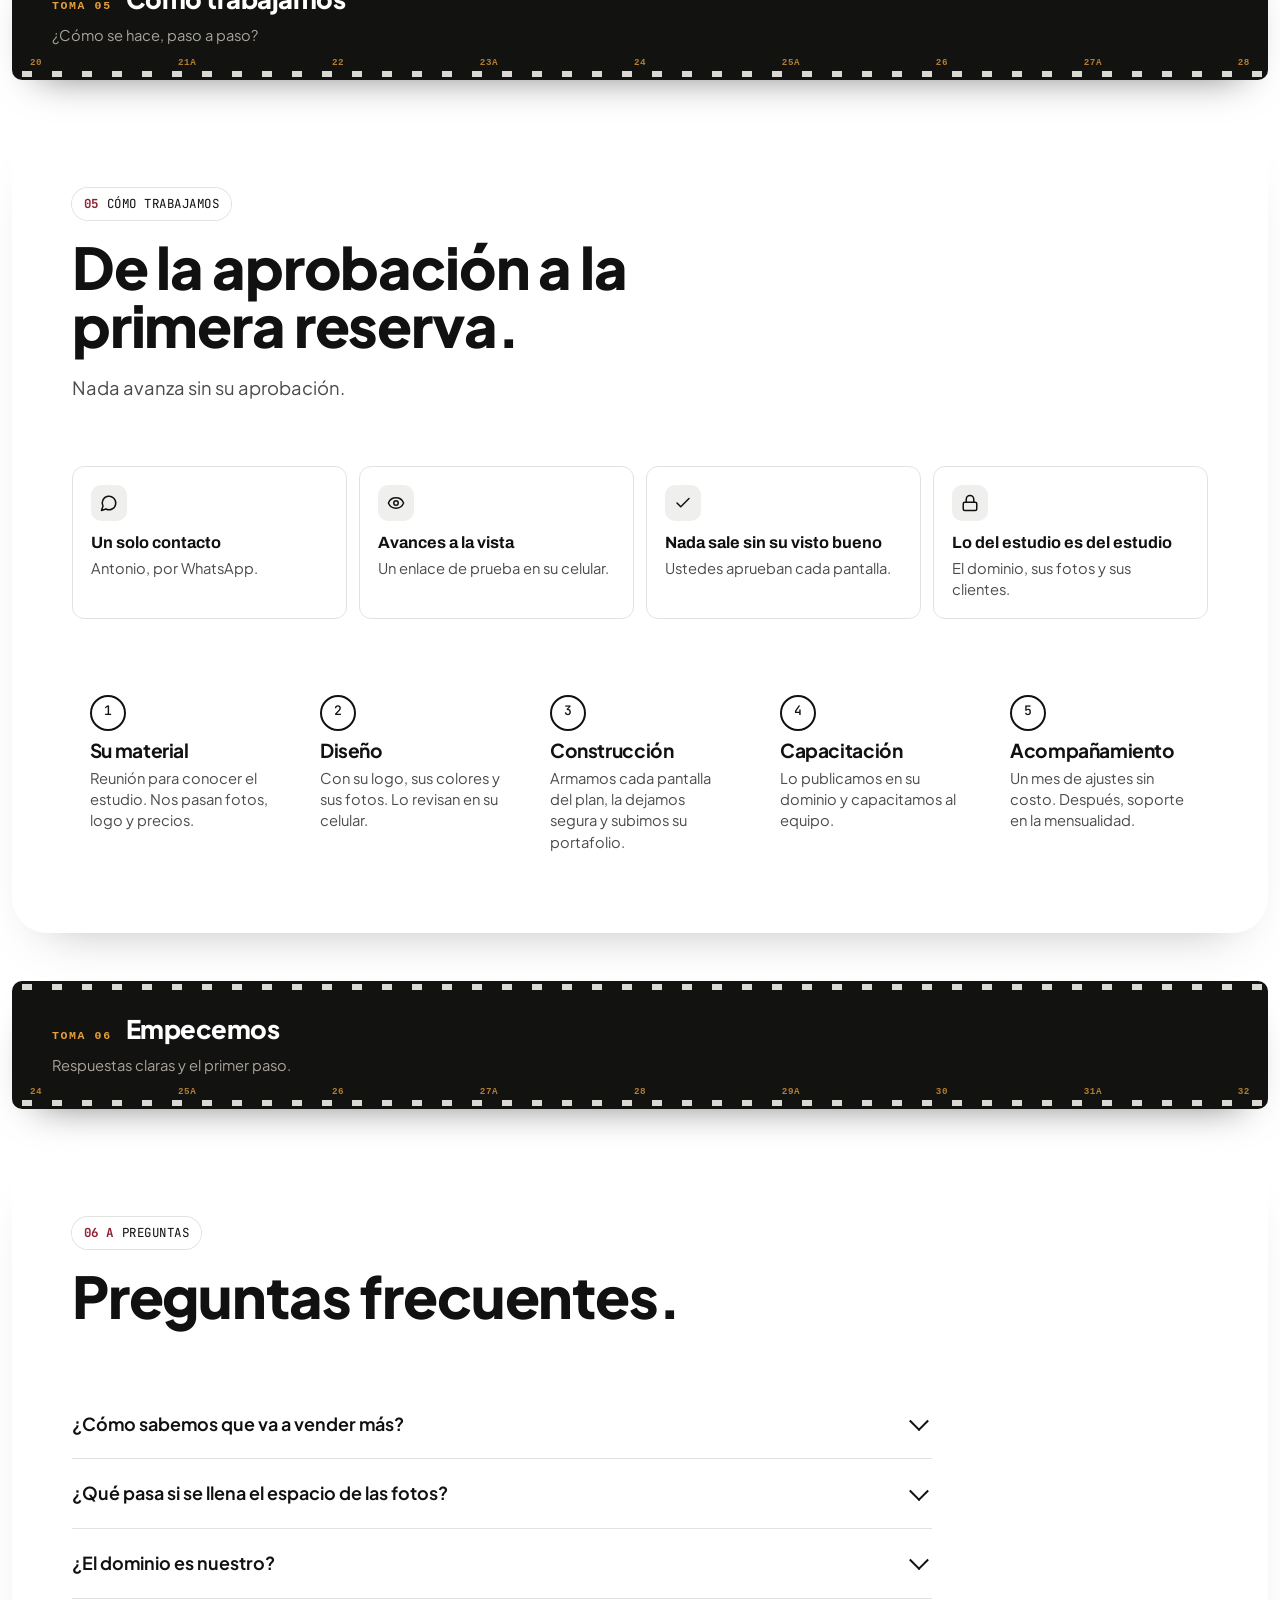
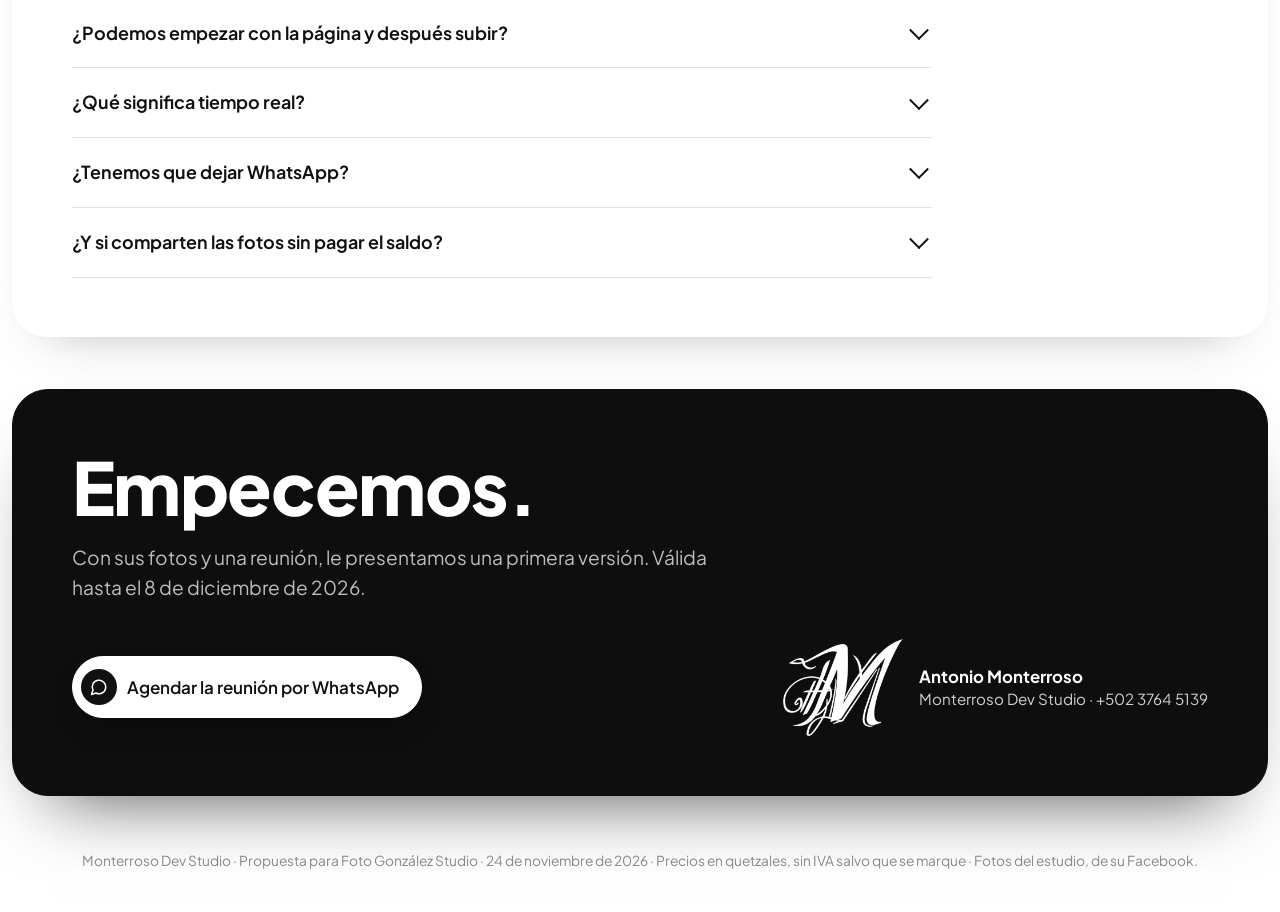
==== commit 34a013c1: "Sistema completo: Q 750.00 al mes sin tienda y Q 900.00 con tienda Co-Authored-By: Claude Opus 5.5 <" ====
--- a/index.html
+++ b/index.html
@@ -328,7 +328,7 @@
 
       <div class="compra-unica revela">
         <p><b>El sistema completo, con o sin tienda.</b> Siempre trae la página. La tienda se agrega con el mismo arranque de <span id="ct-ini">Q 2,500.00</span>.</p>
-        <div class="dos-formas"><span><small>Página y sistema</small><b class="p" id="ct-sin">Q 690.00</b></span><span><small>Página, sistema y tienda</small><b class="p" id="ct-con">Q 850.00</b></span></div>
+        <div class="dos-formas"><span><small>Página y sistema</small><b class="p" id="ct-sin">Q 750.00</b></span><span><small>Página, sistema y tienda</small><b class="p" id="ct-con">Q 900.00</b></span></div>
       </div>
     </div>
   </section>
@@ -406,7 +406,7 @@
 
 <footer class="pie">Monterroso Dev Studio · Propuesta para Foto González Studio · 24 de noviembre de 2026 · Precios en quetzales, sin IVA salvo que se marque · Fotos del estudio, de su Facebook.</footer>
 
-<script src="js/propuesta.js?v=20261124i"></script>
+<script src="js/propuesta.js?v=20261124j"></script>
 <script src="demos/foto.js?v=20261113d" data-visor=".sistema .vista, .vit-vista, .navegador .foto, .m-vista" data-toma=".sistema .vista, .vit-vista"></script>
 <script src="demos/completo/letras.js?v=20261124a"></script>
 <script src="js/medida.js?v=20261124b"></script>
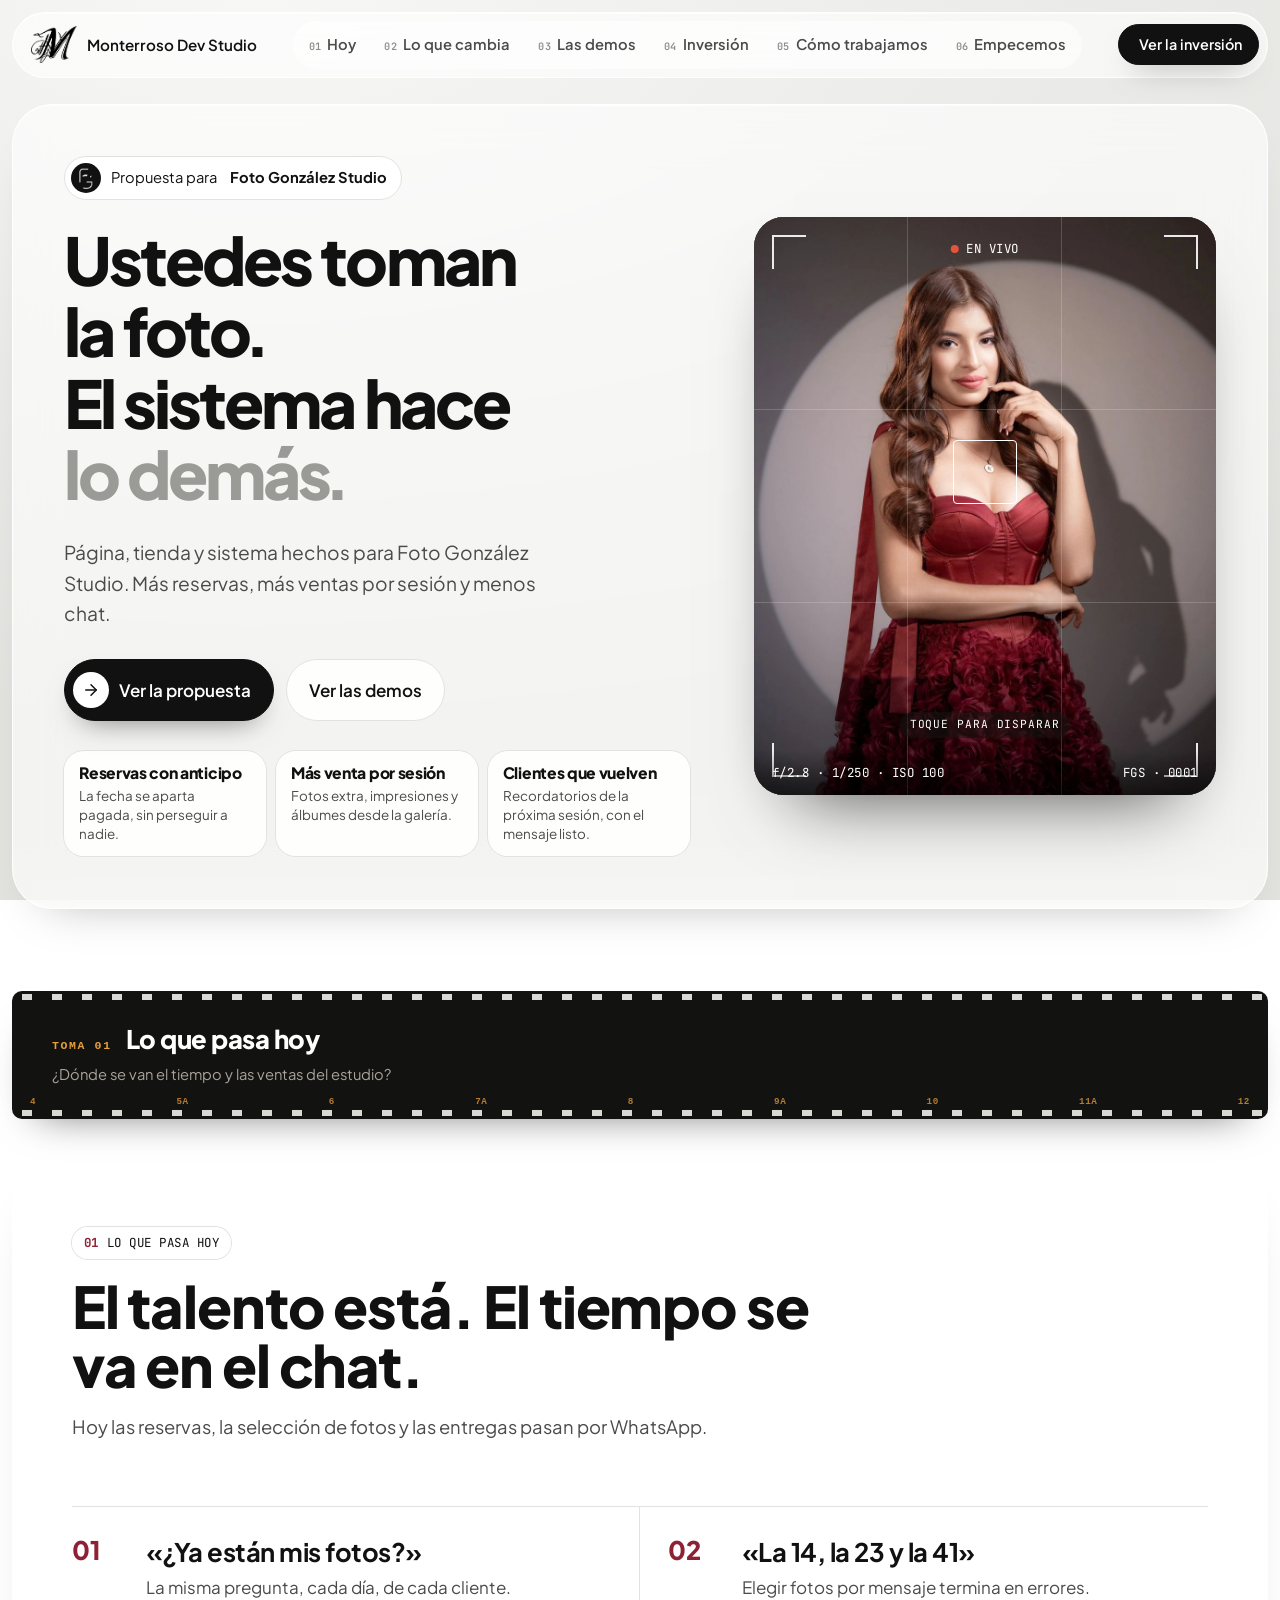
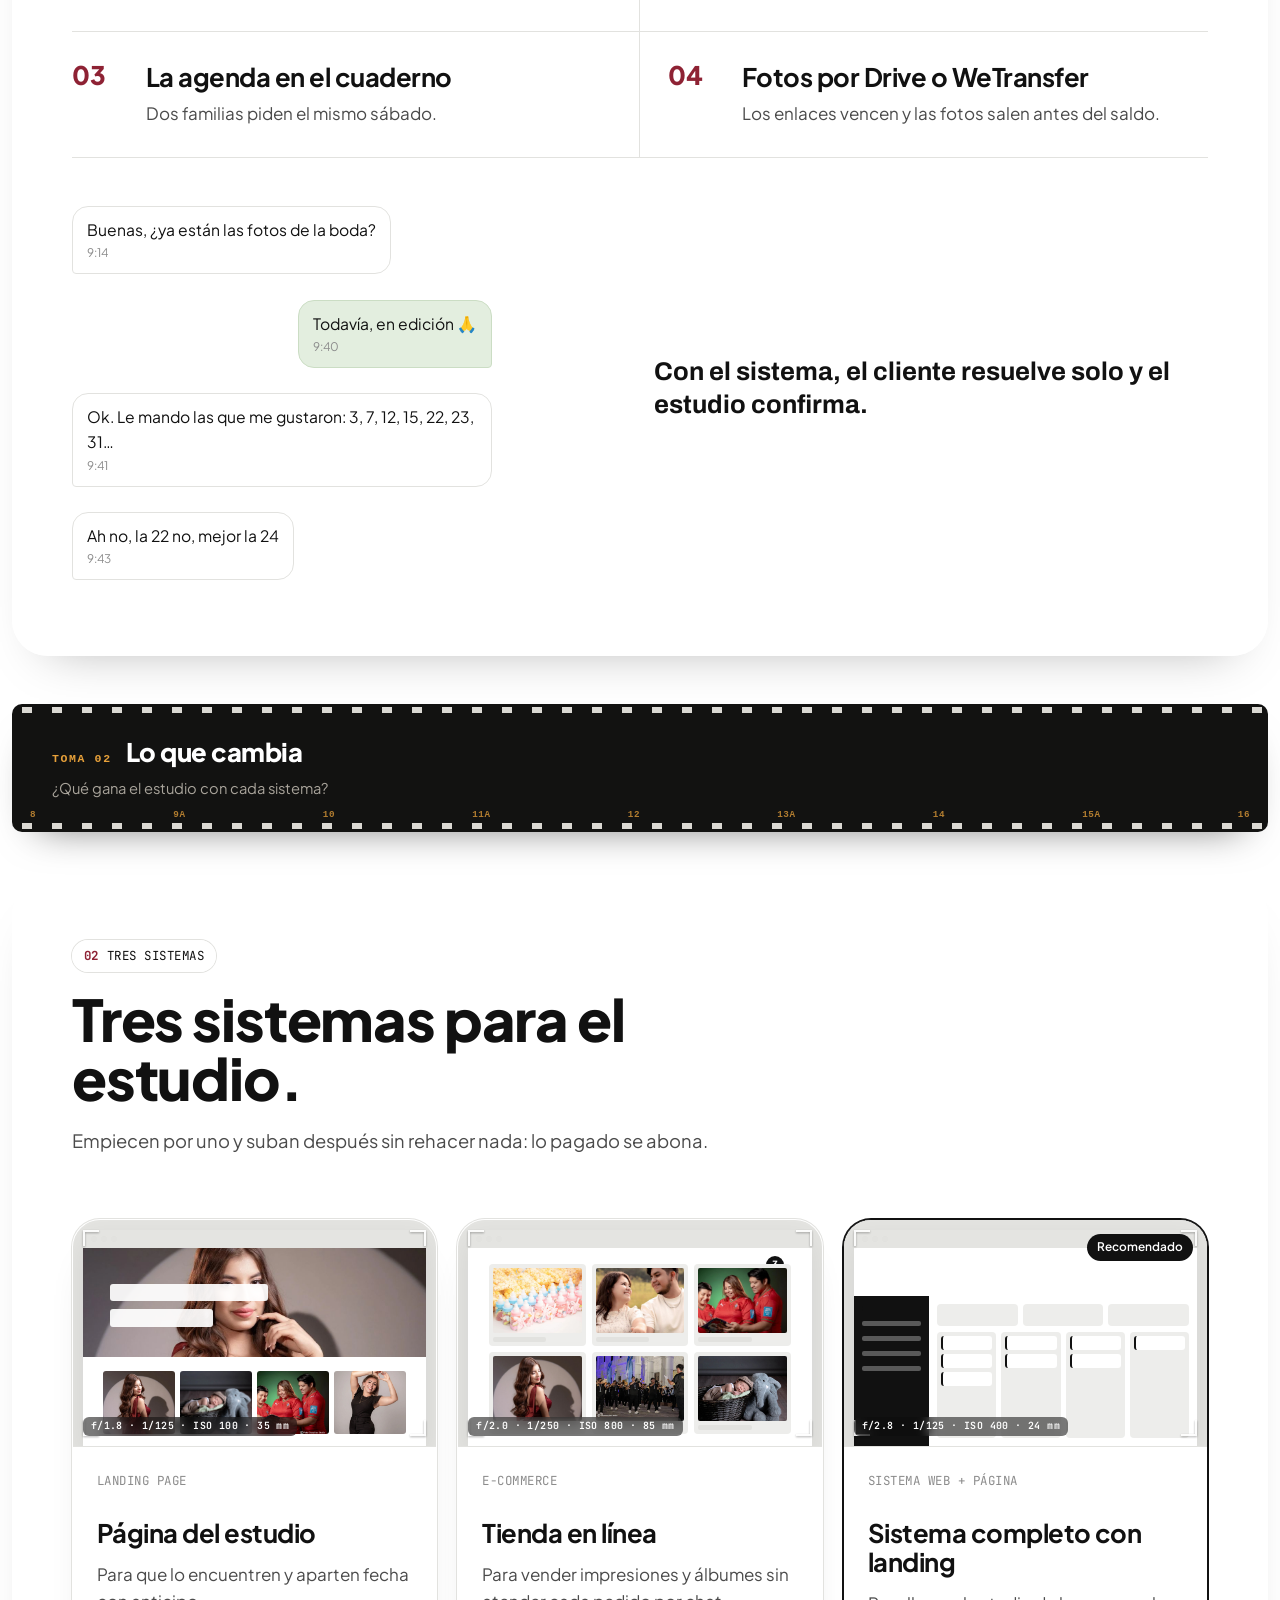
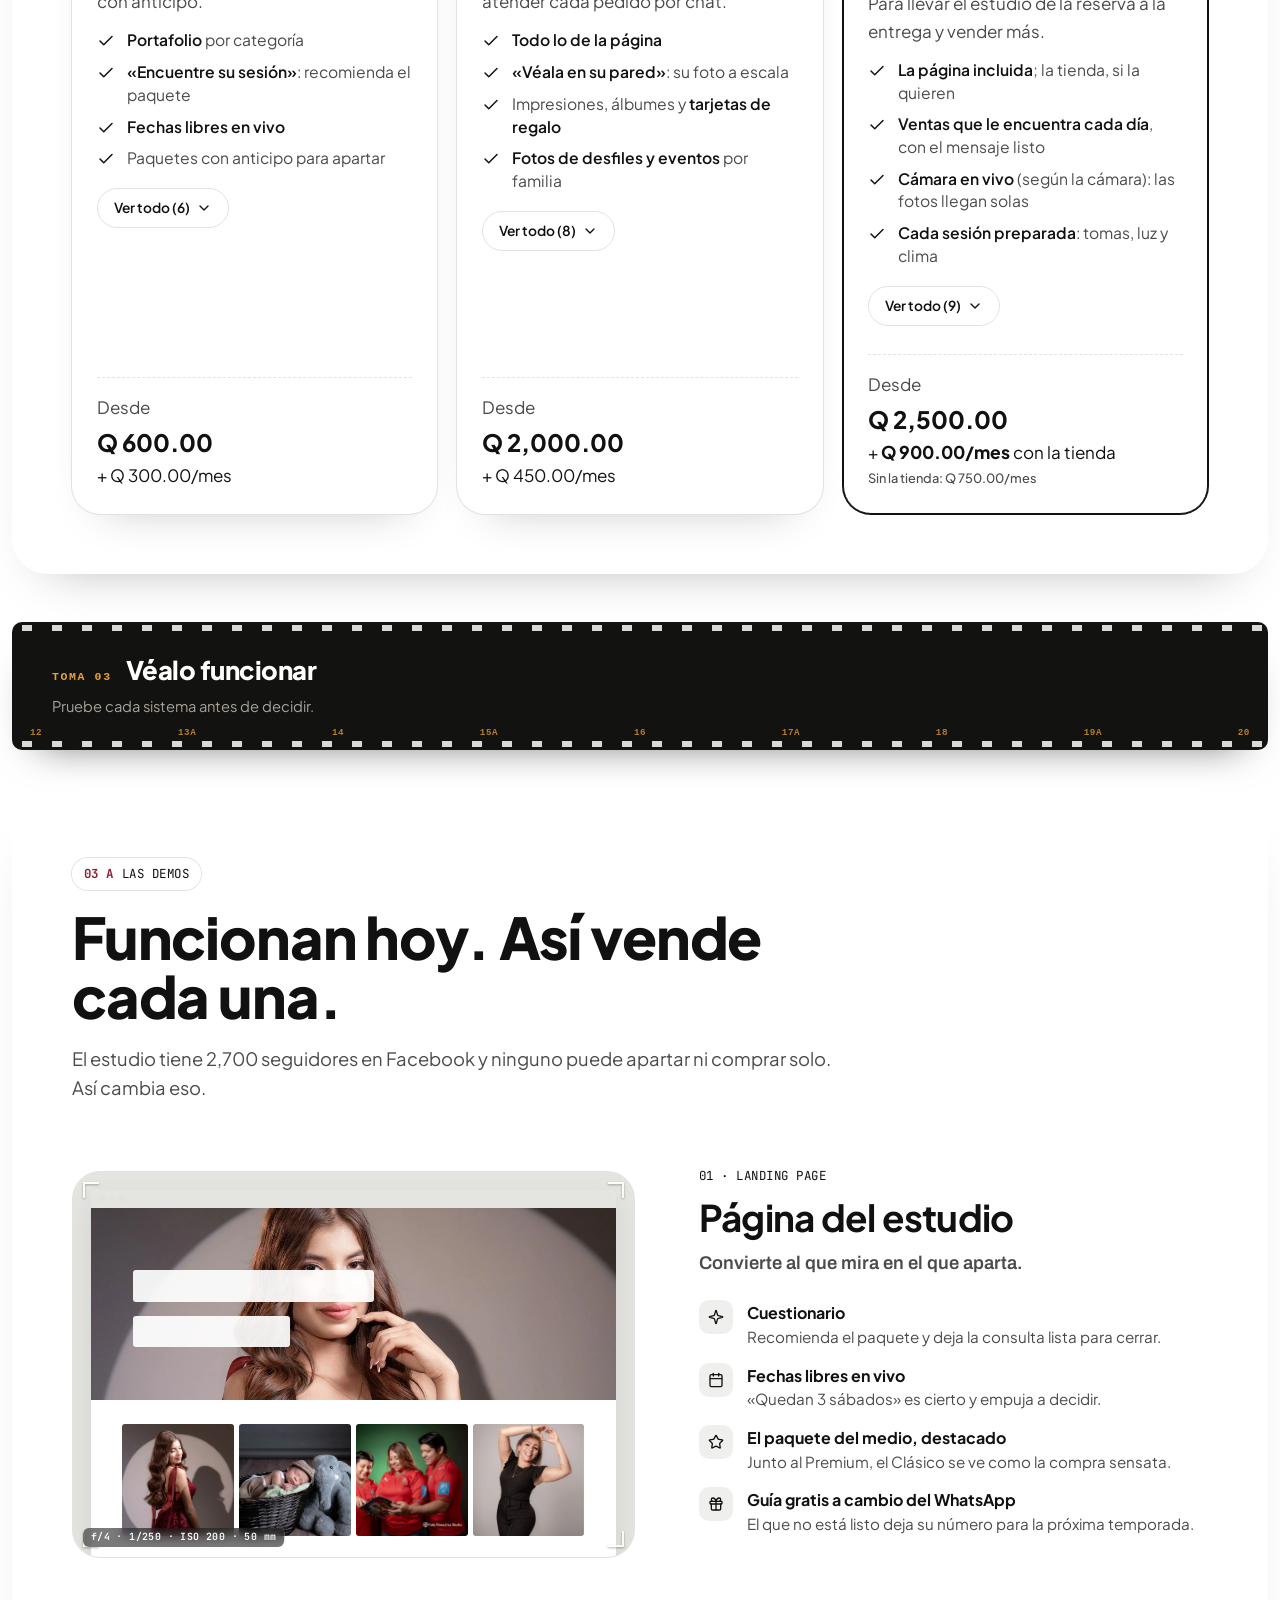
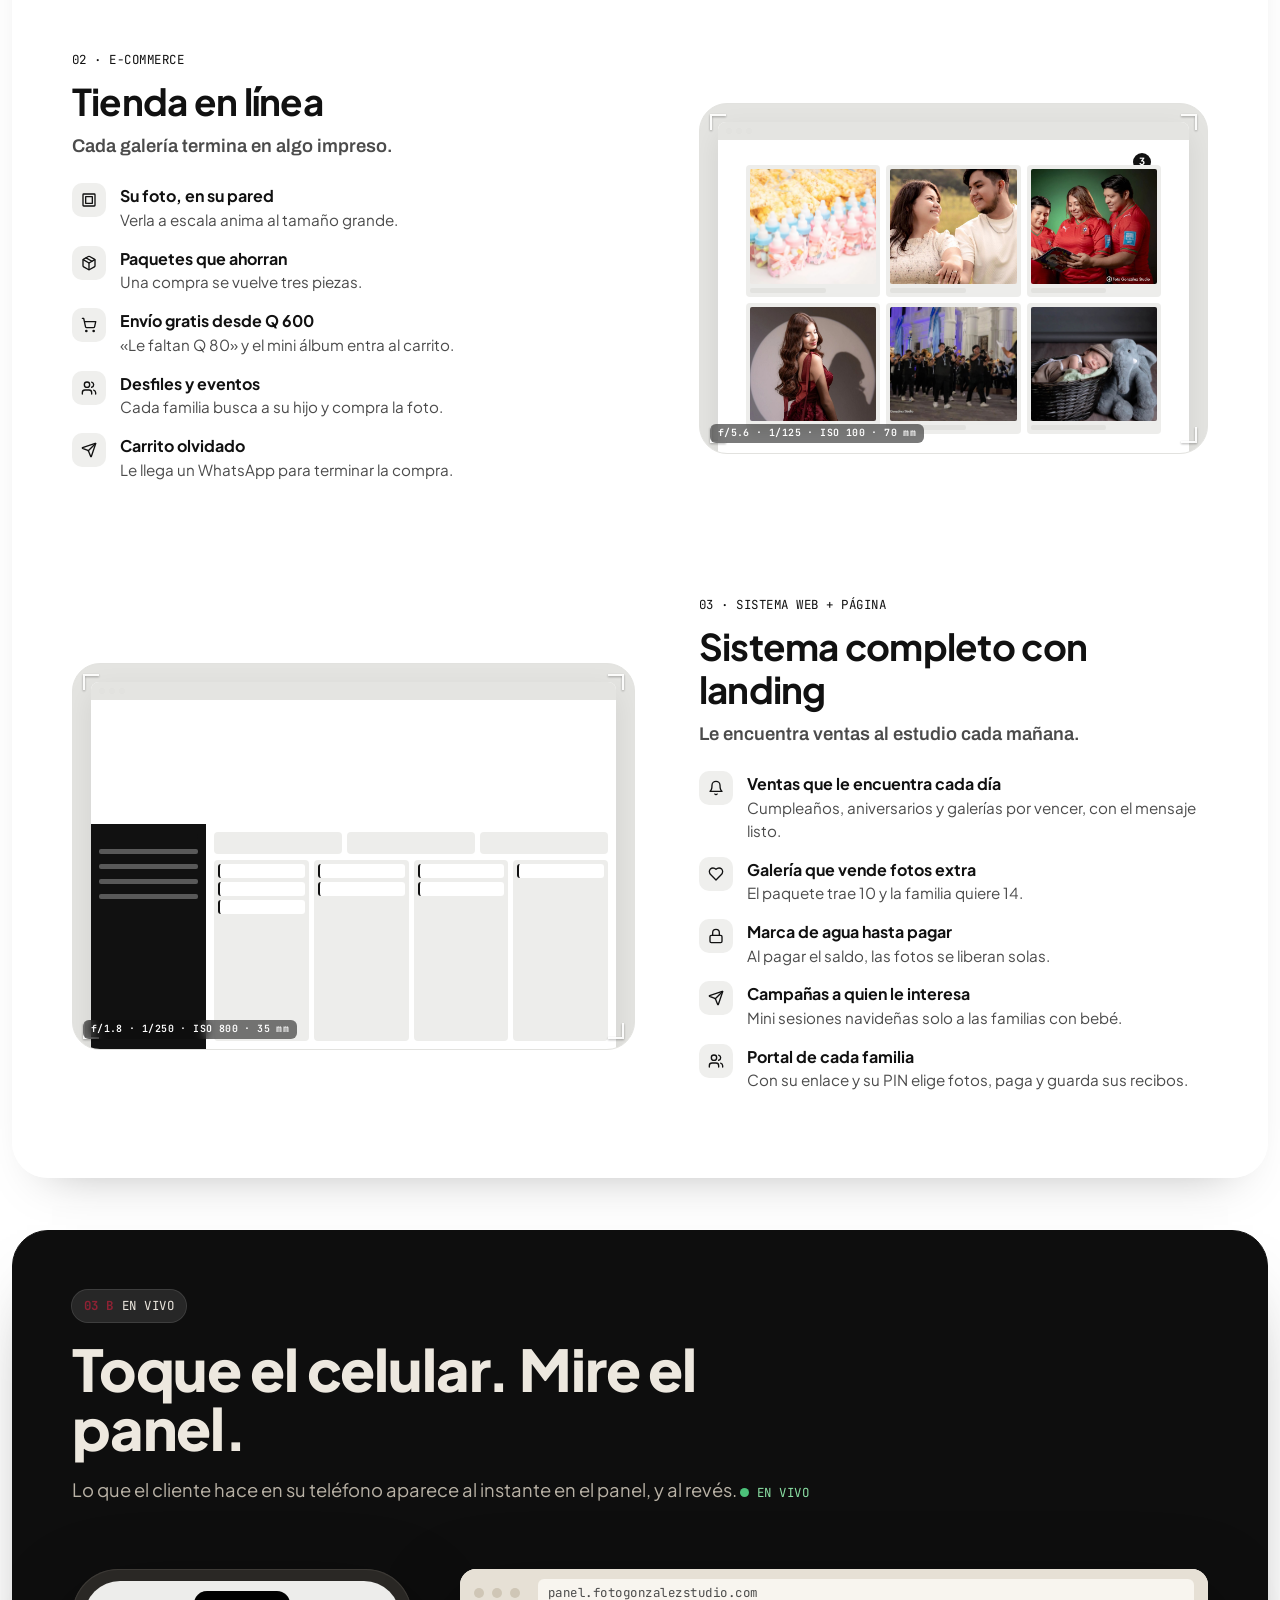
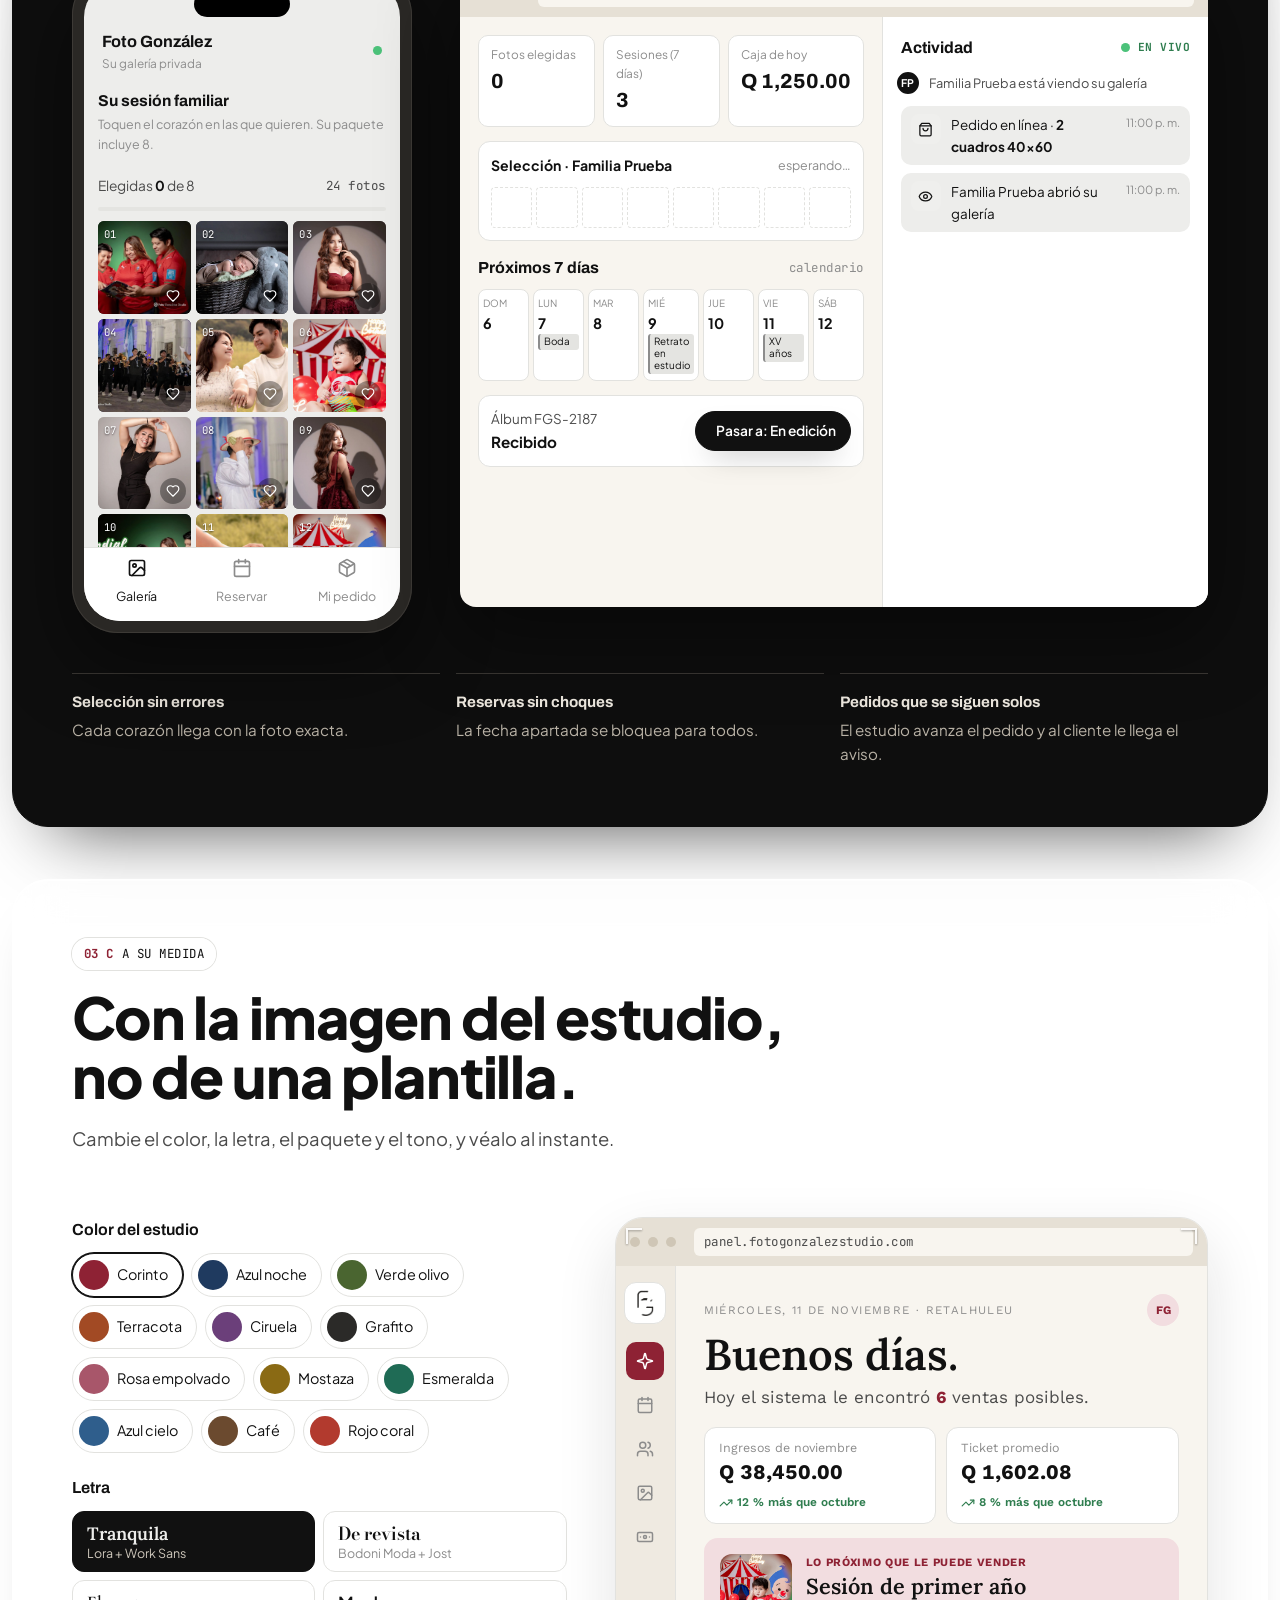
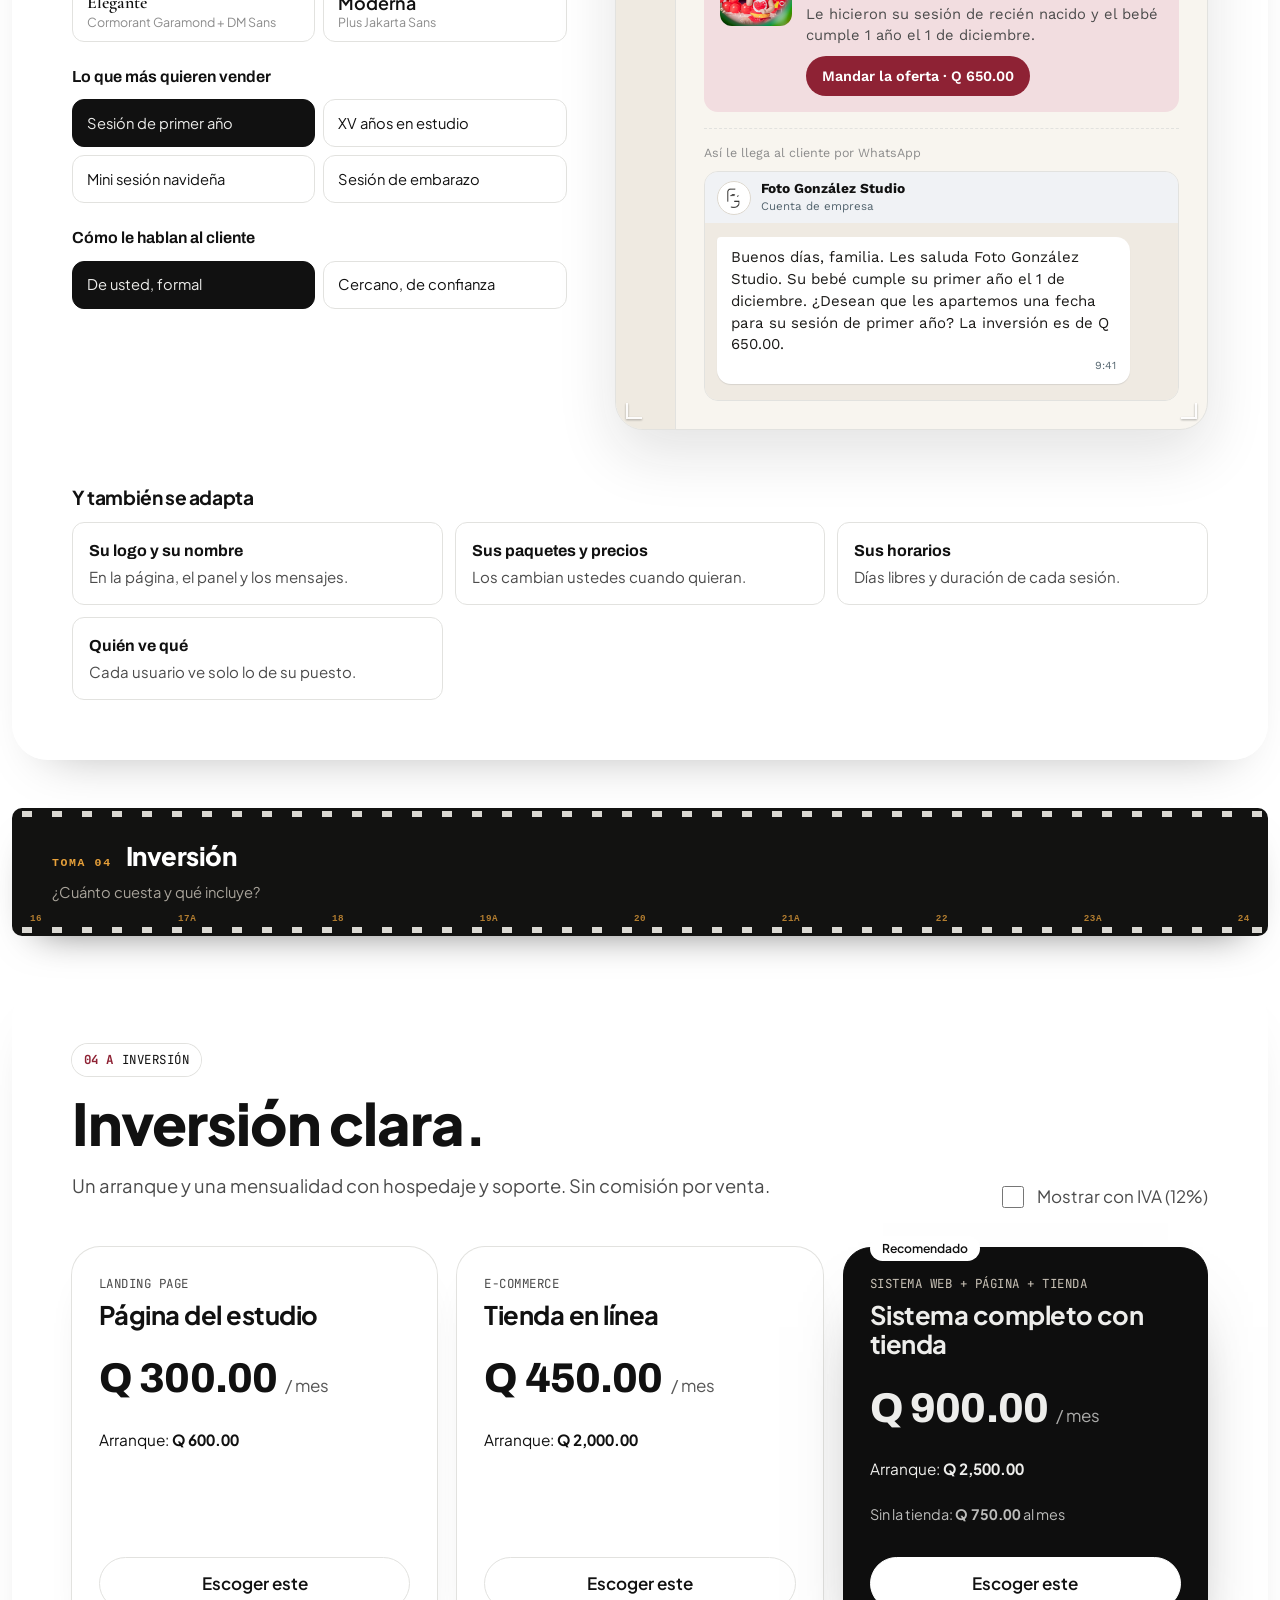
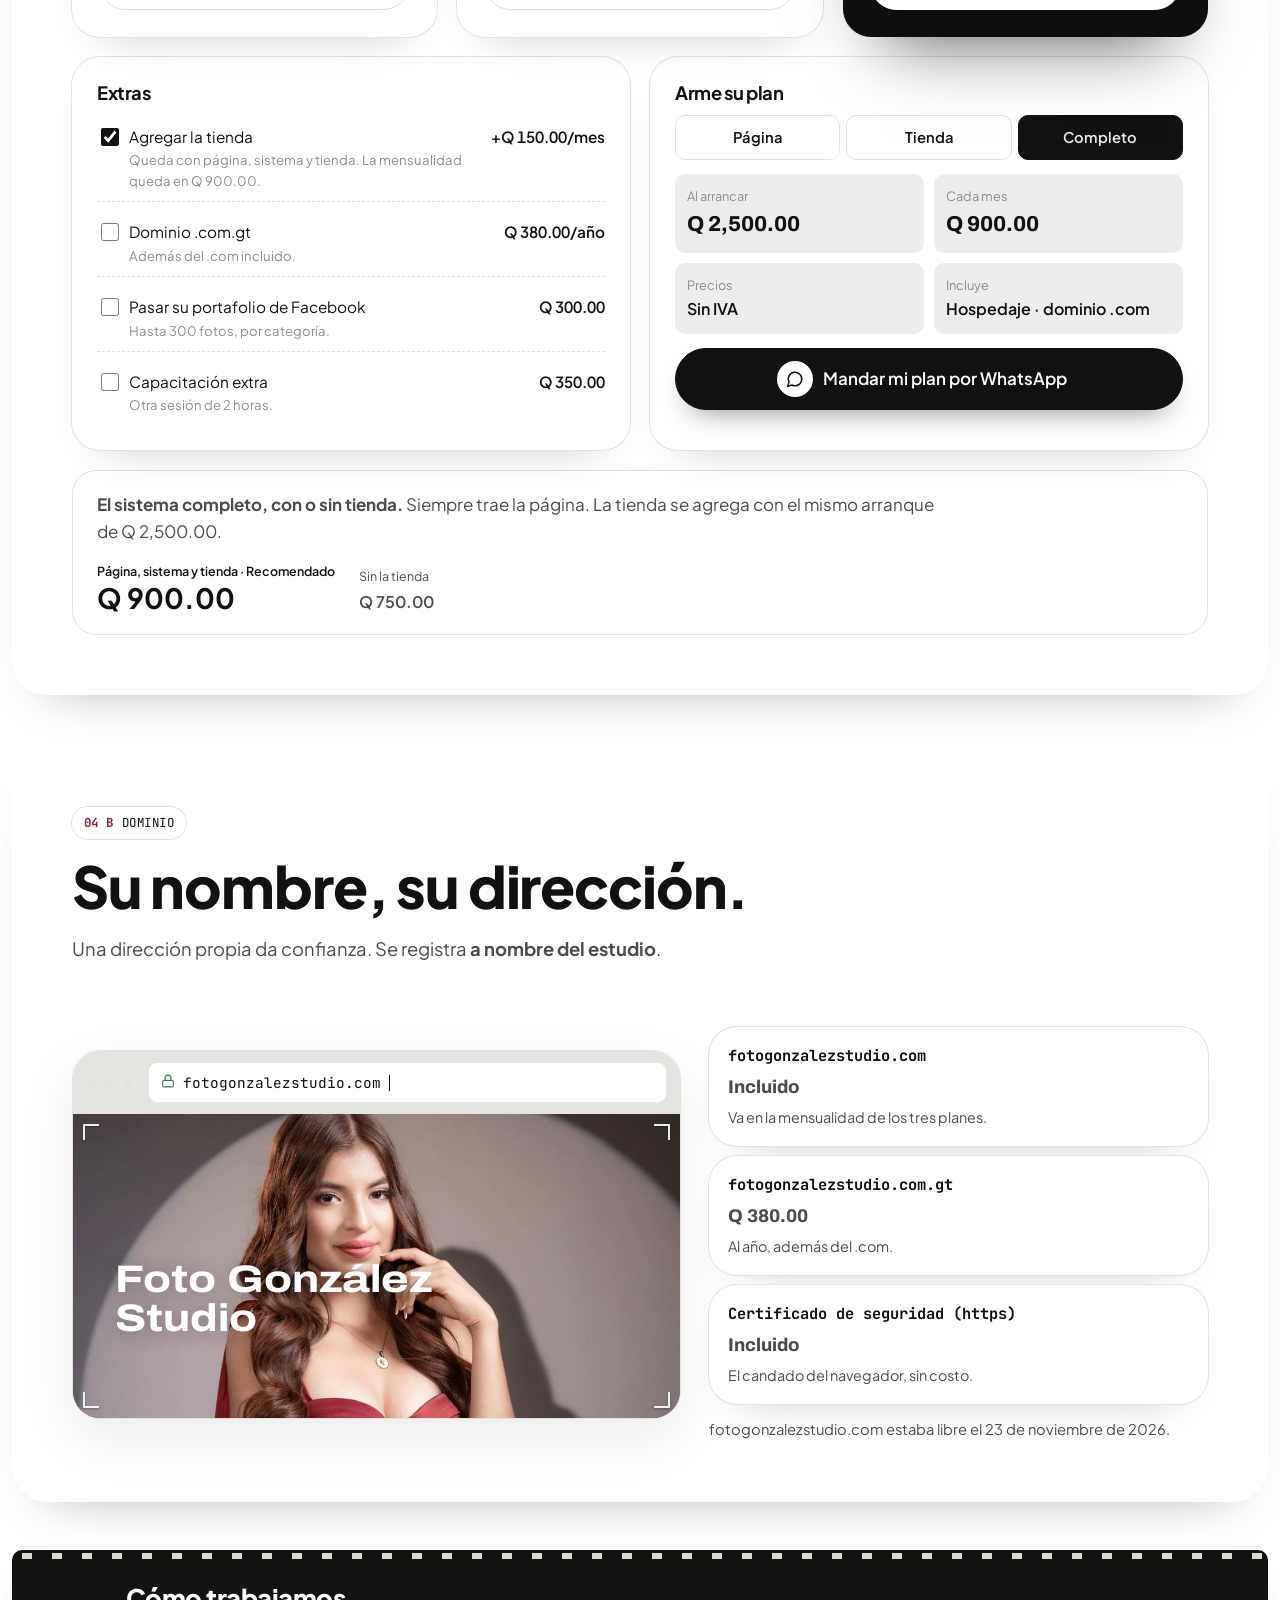
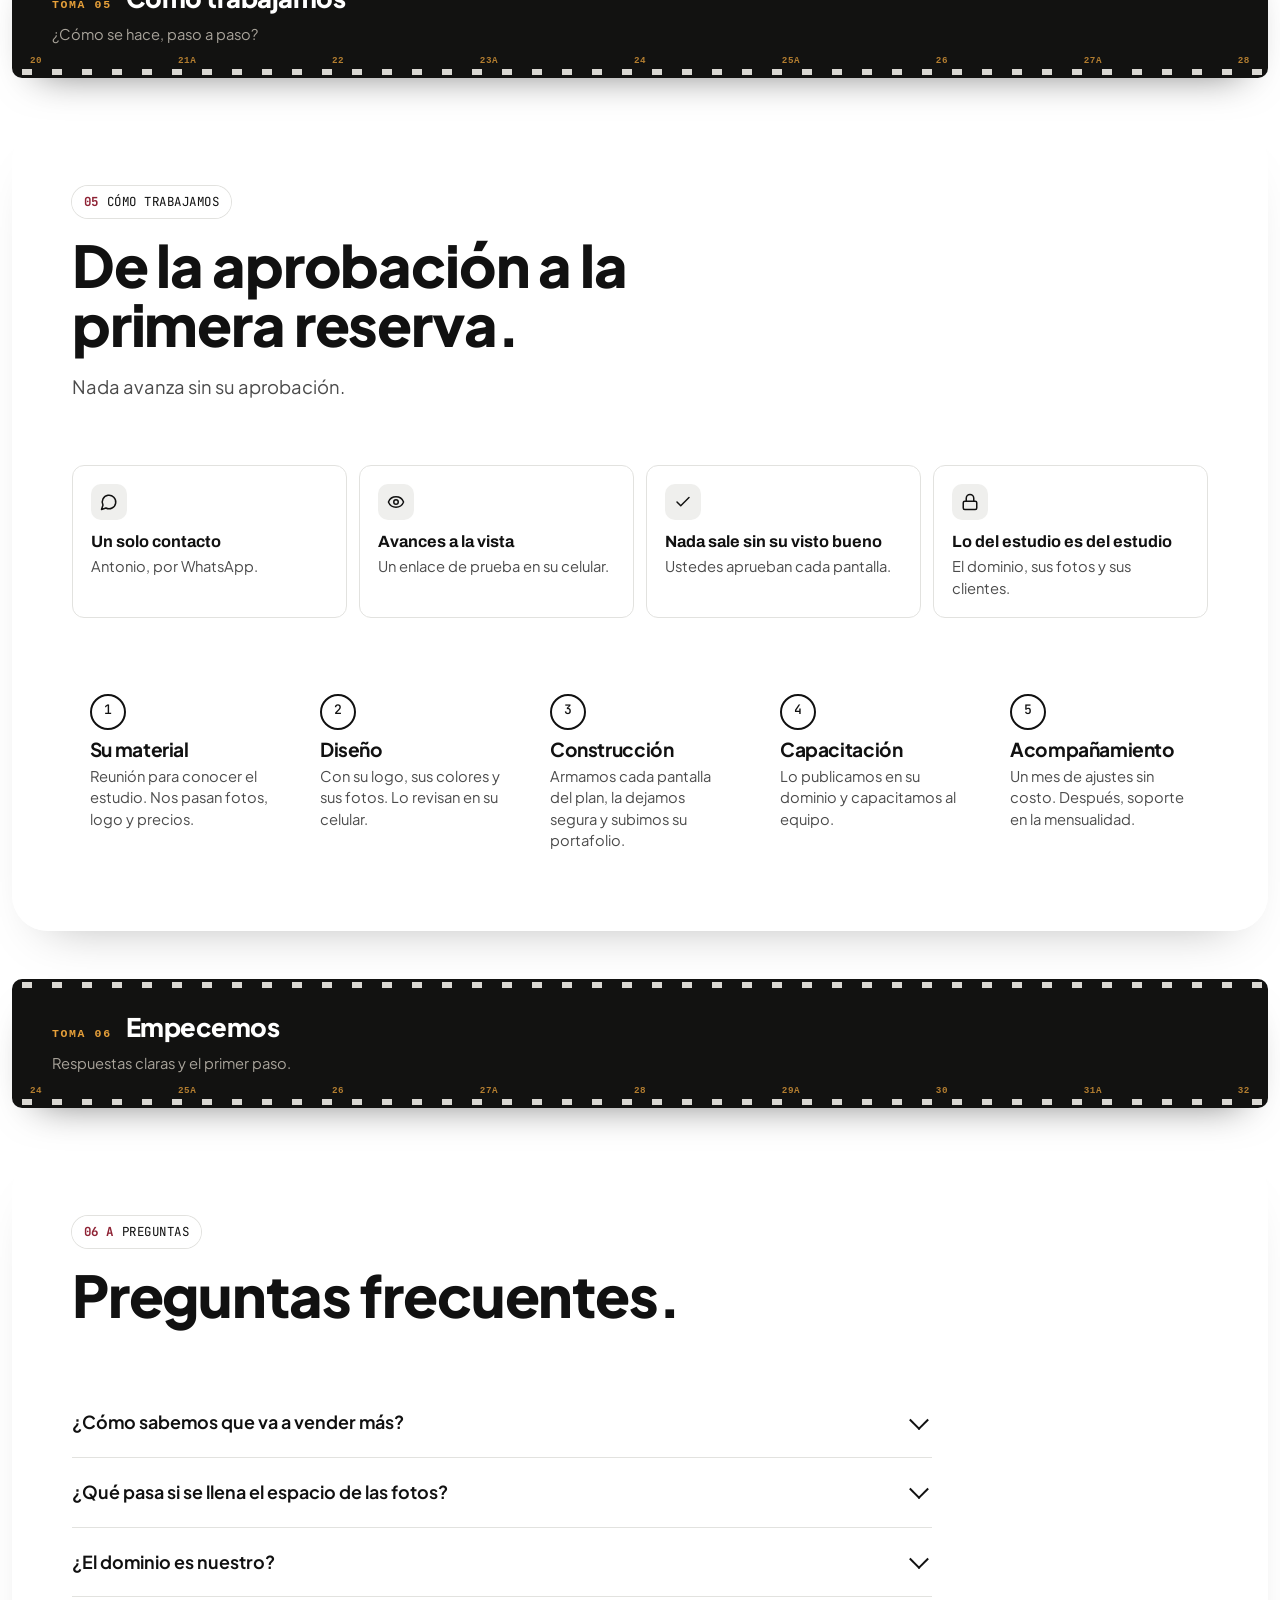
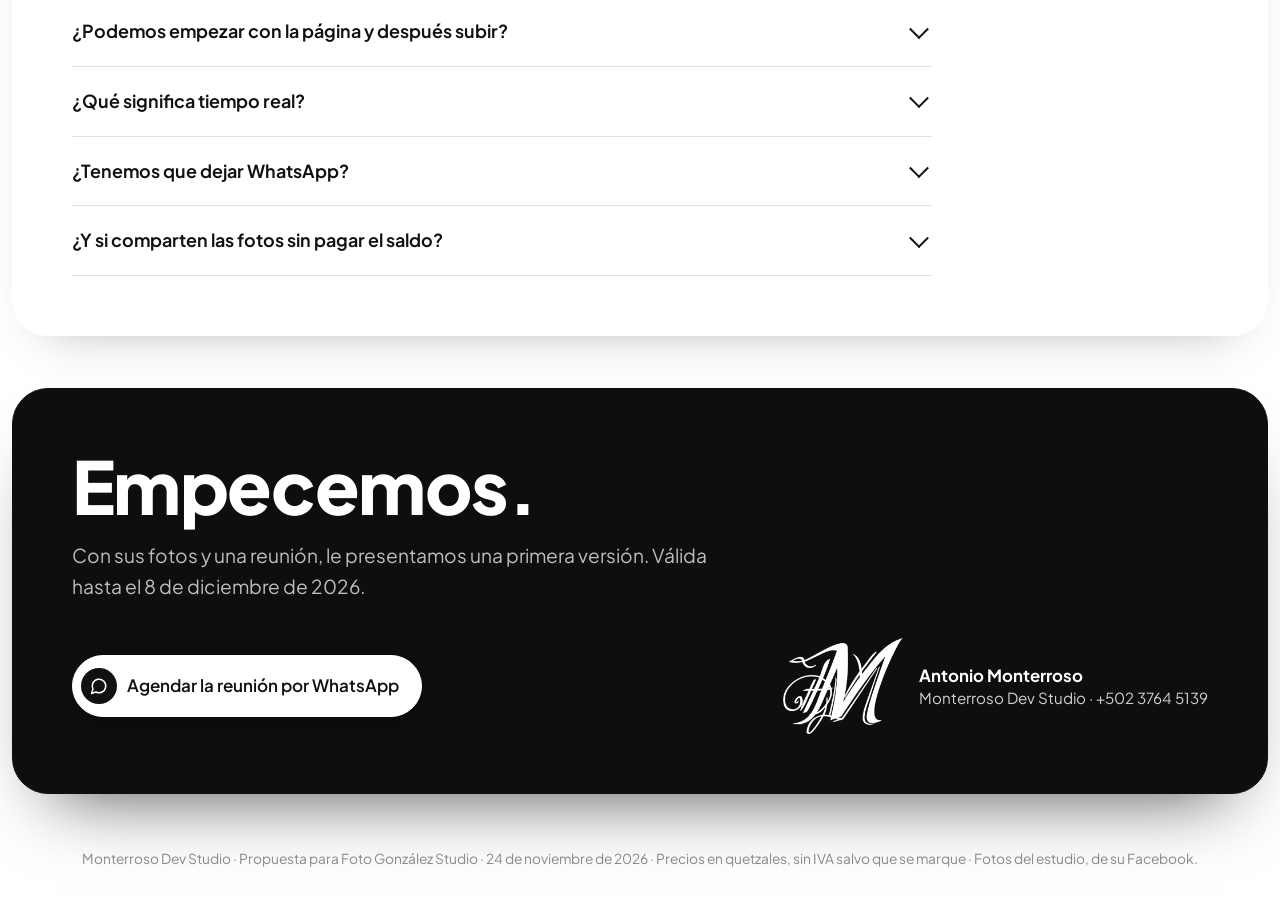
==== commit 24da893d: "Realzar el sistema completo con tienda (Q 900.00) sobre el de sin tienda Co-Authored-By: Claude Opus" ====
--- a/index.html
+++ b/index.html
@@ -15,7 +15,7 @@
 <link rel="preconnect" href="https://fonts.googleapis.com">
 <link rel="preconnect" href="https://fonts.gstatic.com" crossorigin>
 <link rel="stylesheet" href="https://fonts.googleapis.com/css2?family=Archivo:wdth,wght@62..125,400..800&family=Hanken+Grotesk:wght@400..700&family=JetBrains+Mono:wght@400;500&family=Plus+Jakarta+Sans:ital,wght@0,300..800;1,300..600&display=swap">
-<link rel="stylesheet" href="css/estilos.css?v=20261124h">
+<link rel="stylesheet" href="css/estilos.css?v=20261124i">
 <link rel="stylesheet" href="demos/foto.css?v=20261113a">
 <link rel="stylesheet" href="css/movimiento.css?v=20261124a">
 <script src="demos/diseno.js?v=20261124a" data-css="css/claro.css?v=20261124b"></script>
@@ -328,7 +328,7 @@
 
       <div class="compra-unica revela">
         <p><b>El sistema completo, con o sin tienda.</b> Siempre trae la página. La tienda se agrega con el mismo arranque de <span id="ct-ini">Q 2,500.00</span>.</p>
-        <div class="dos-formas"><span><small>Página y sistema</small><b class="p" id="ct-sin">Q 750.00</b></span><span><small>Página, sistema y tienda</small><b class="p" id="ct-con">Q 900.00</b></span></div>
+        <div class="dos-formas"><span class="fuerte"><small>Página, sistema y tienda · Recomendado</small><b class="p" id="ct-con">Q 900.00</b></span><span class="suave"><small>Sin la tienda</small><b class="p" id="ct-sin">Q 750.00</b></span></div>
       </div>
     </div>
   </section>
@@ -406,7 +406,7 @@
 
 <footer class="pie">Monterroso Dev Studio · Propuesta para Foto González Studio · 24 de noviembre de 2026 · Precios en quetzales, sin IVA salvo que se marque · Fotos del estudio, de su Facebook.</footer>
 
-<script src="js/propuesta.js?v=20261124j"></script>
+<script src="js/propuesta.js?v=20261124k"></script>
 <script src="demos/foto.js?v=20261113d" data-visor=".sistema .vista, .vit-vista, .navegador .foto, .m-vista" data-toma=".sistema .vista, .vit-vista"></script>
 <script src="demos/completo/letras.js?v=20261124a"></script>
 <script src="js/medida.js?v=20261124b"></script>
--- a/css/estilos.css
+++ b/css/estilos.css
@@ -864,6 +864,11 @@
 .dos-formas { display: flex; gap: 24px; flex-wrap: wrap; }
 .dos-formas span { display: flex; flex-direction: column; gap: 2px; }
 .dos-formas small { color: var(--tinta2); font-size: .78rem; }
+.dos-formas { align-items: flex-end; }
+.compra-unica .dos-formas .fuerte b.p { font-size: 1.75rem; color: var(--acento); line-height: 1.1; }
+.dos-formas .fuerte small { color: var(--acento); font-weight: 600; }
+.compra-unica .dos-formas .suave b.p { font-size: 1rem; color: var(--tinta2); font-weight: 600; }
+.desde-fuerte { color: var(--acento); font-weight: 750; font-size: 1.1rem; }
 
 @media (min-width: 961px) and (max-width: 1240px) {
   .desglose { font-size: .8rem; gap: 6px 8px; }
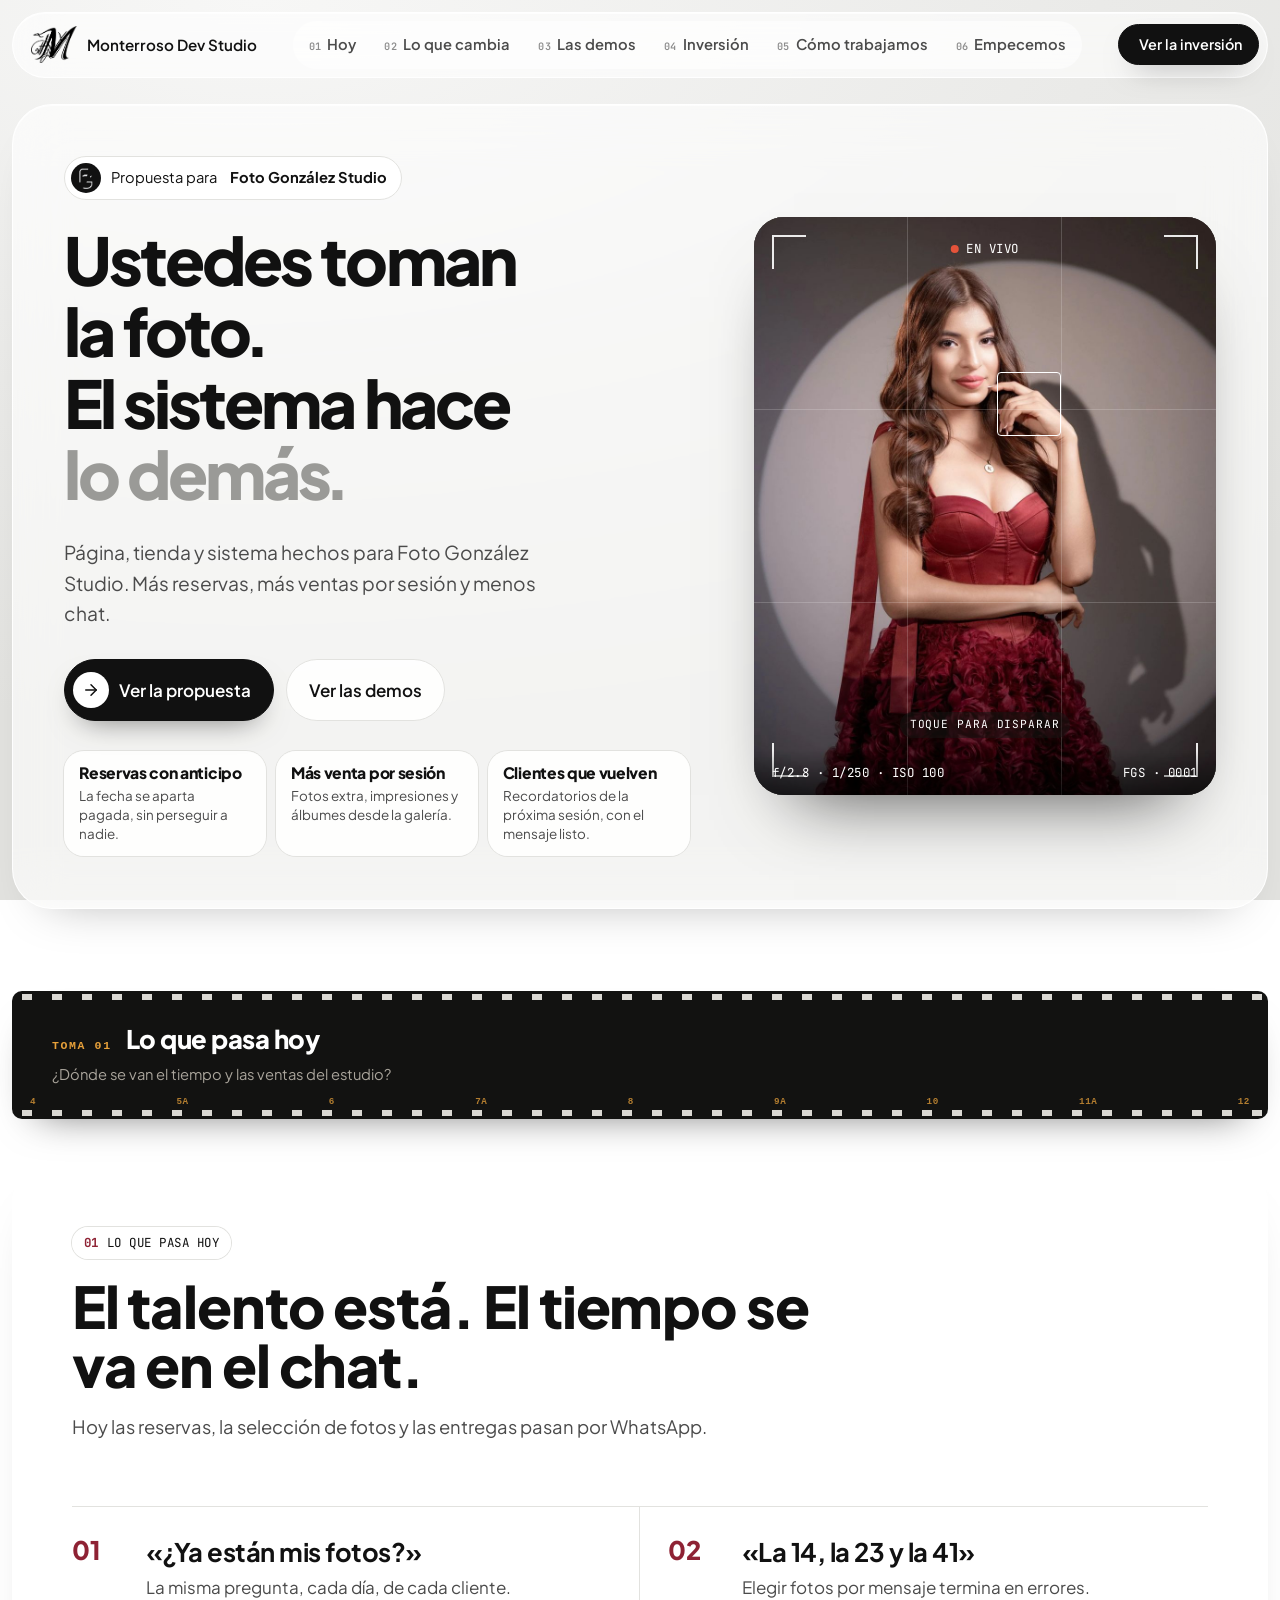
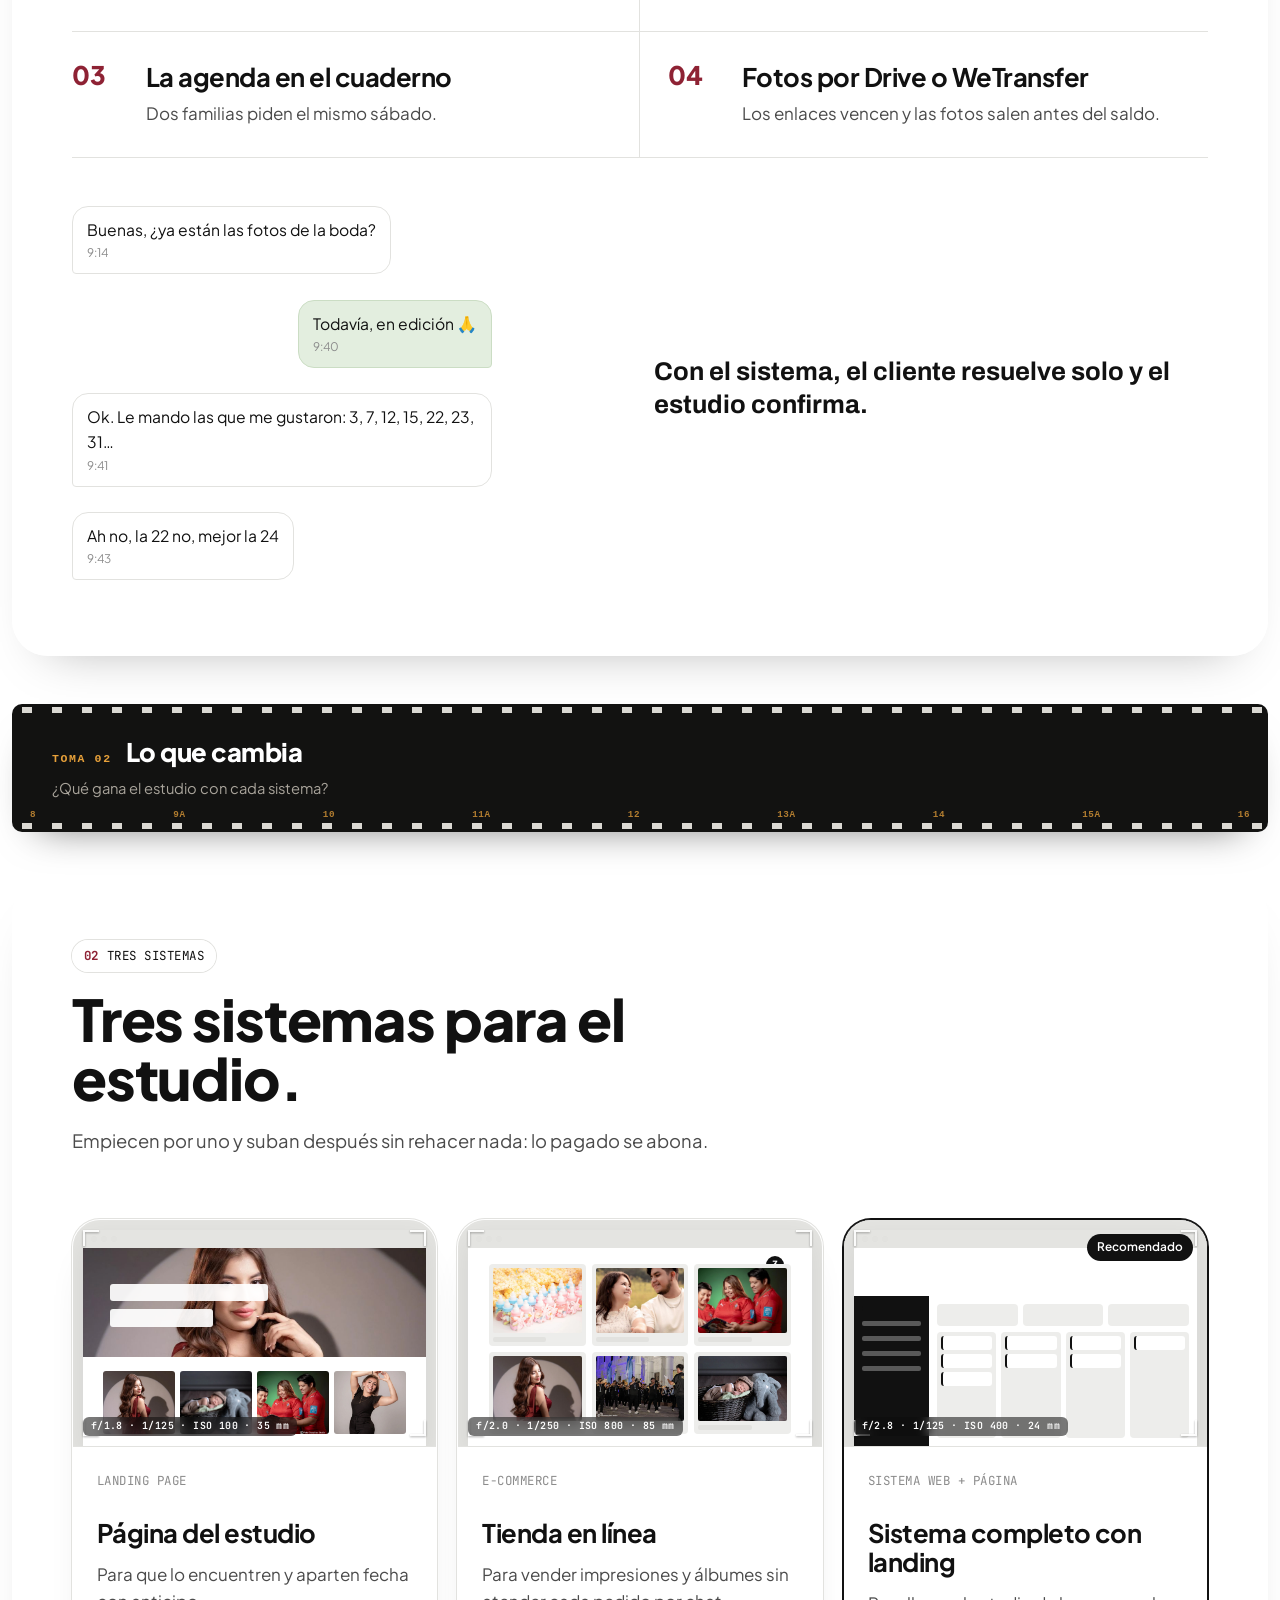
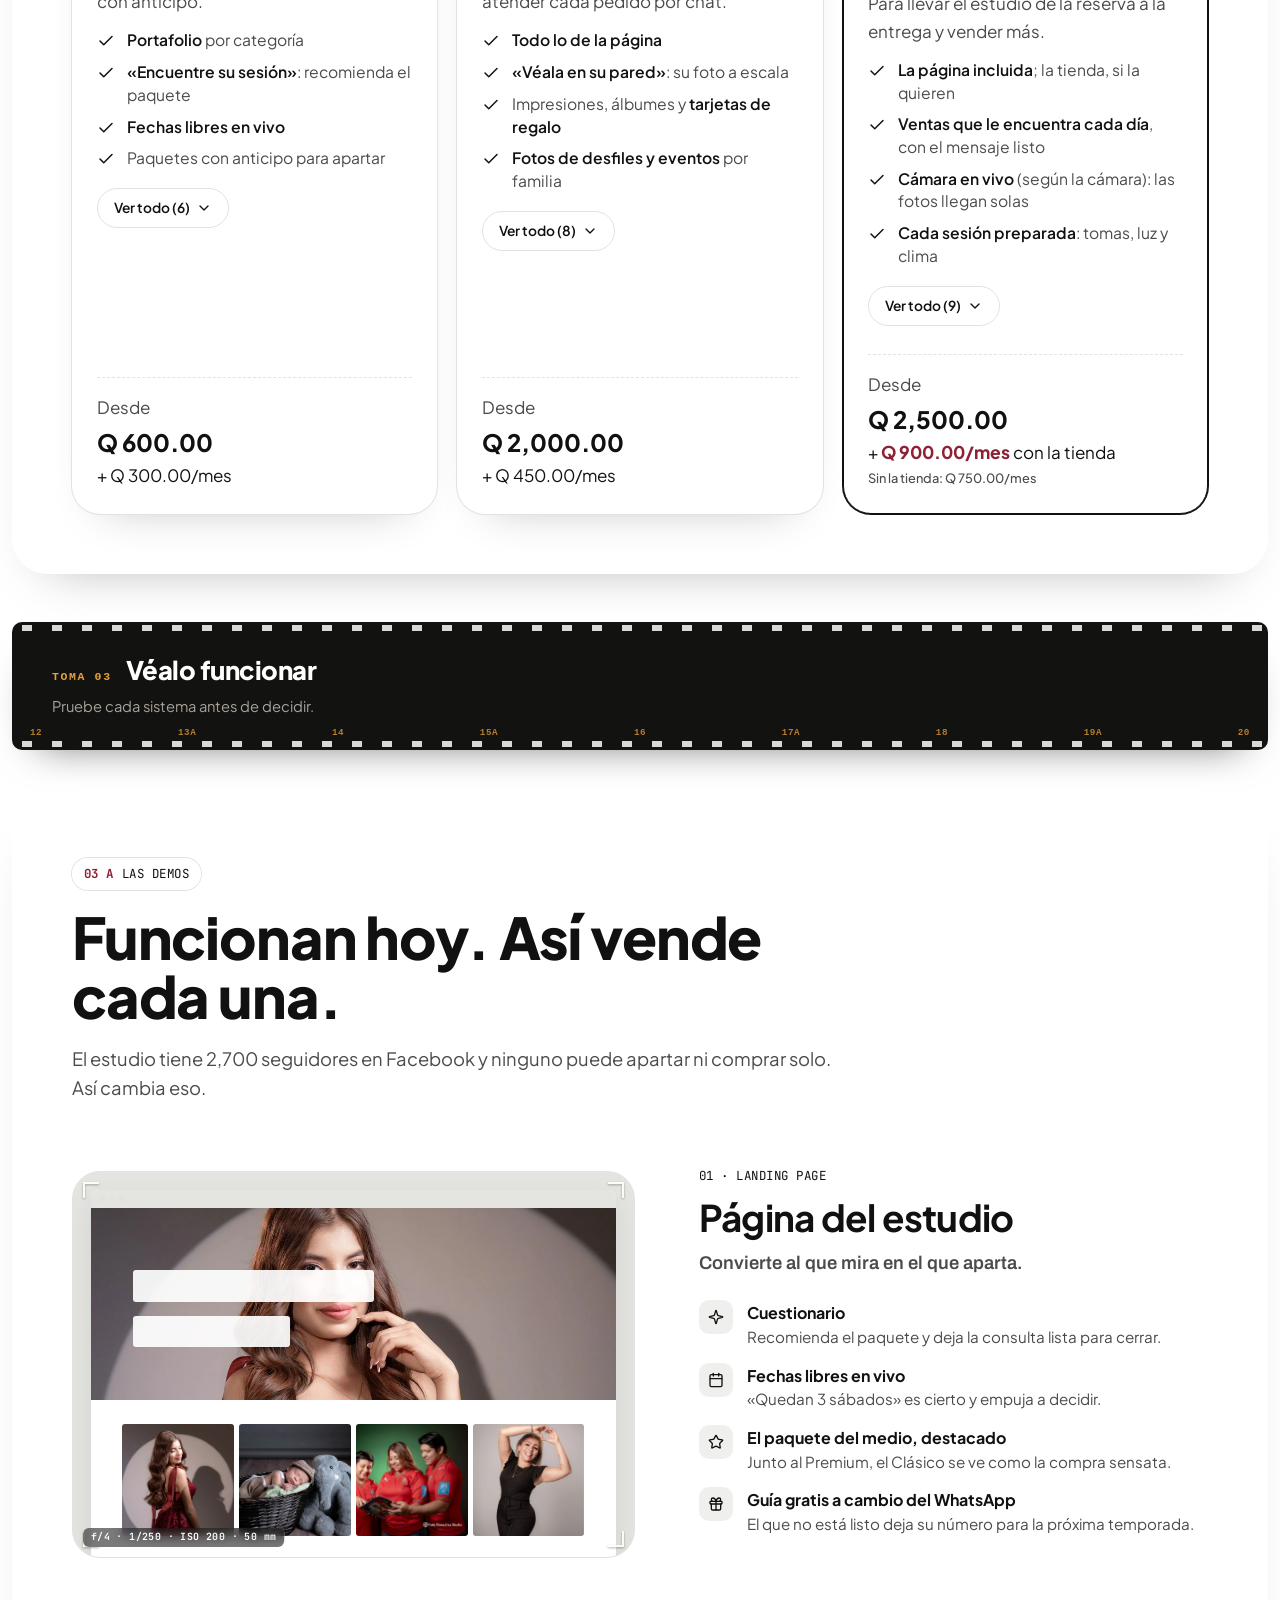
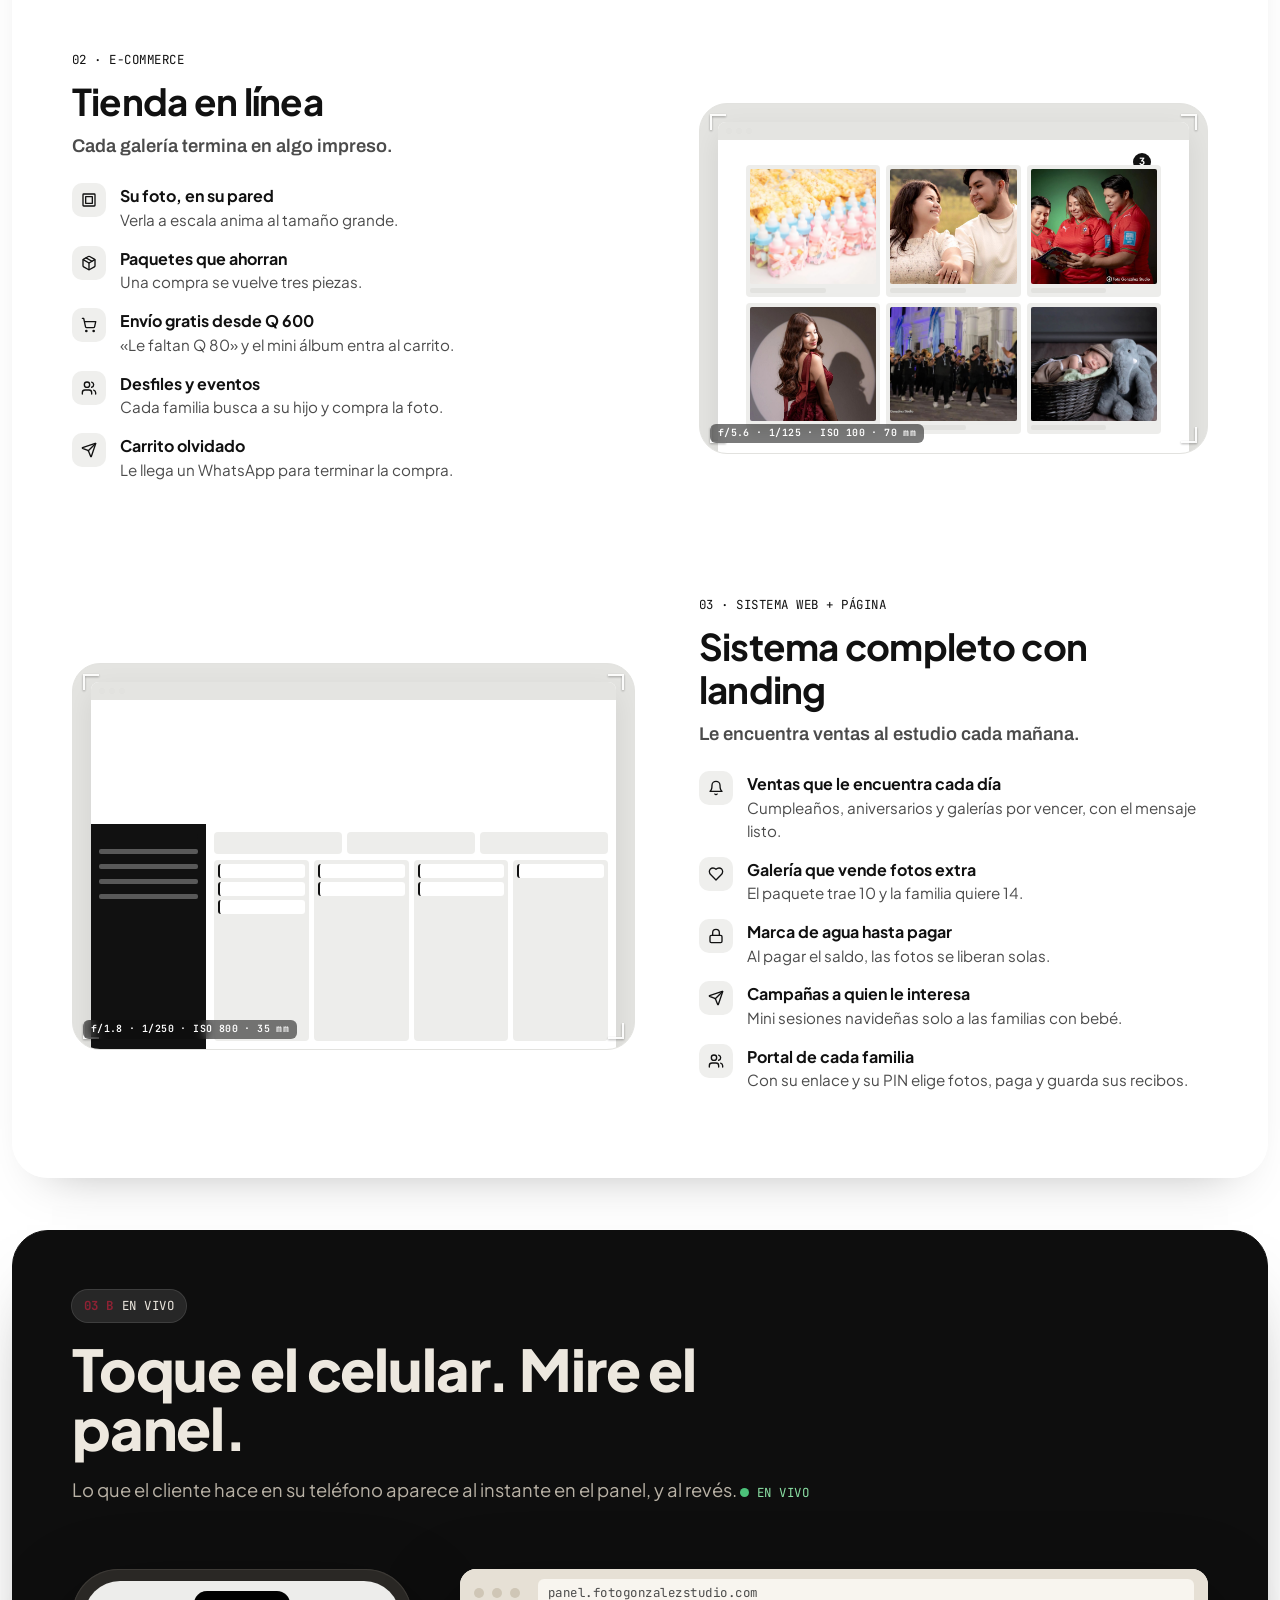
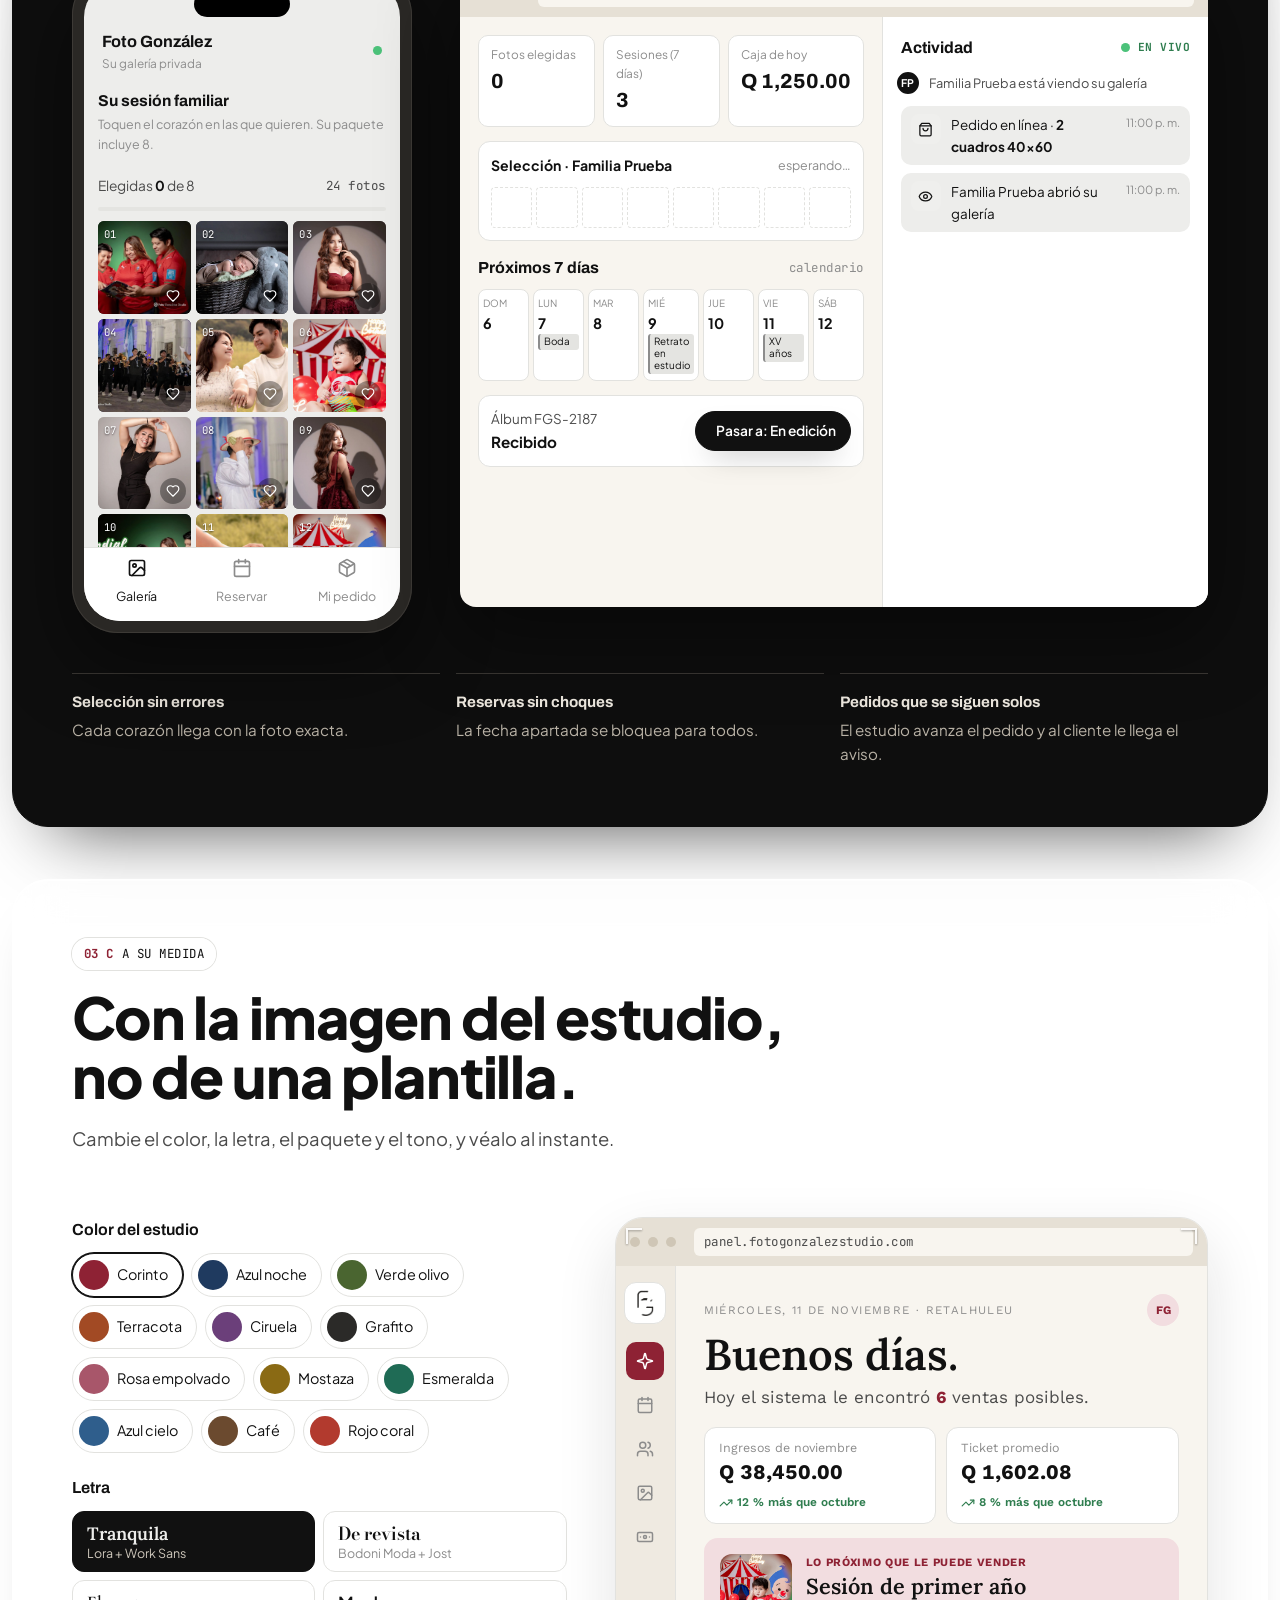
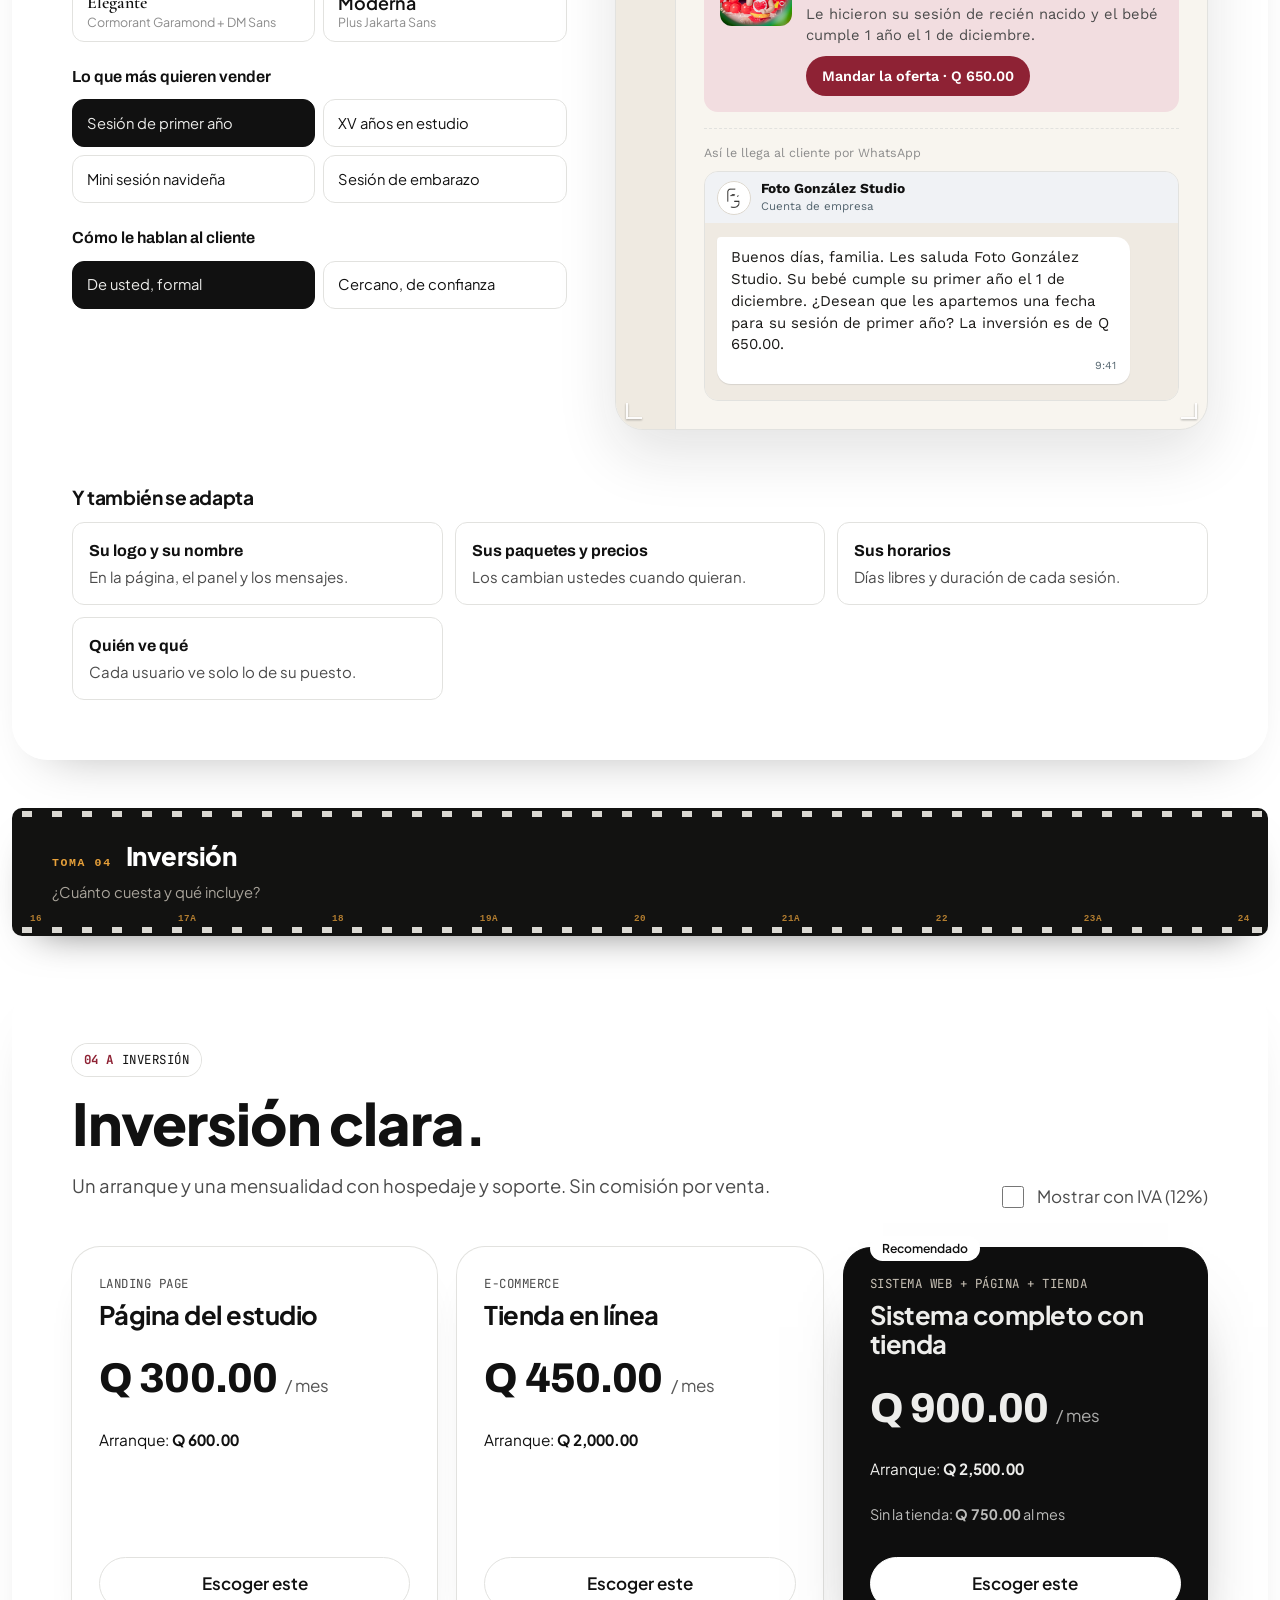
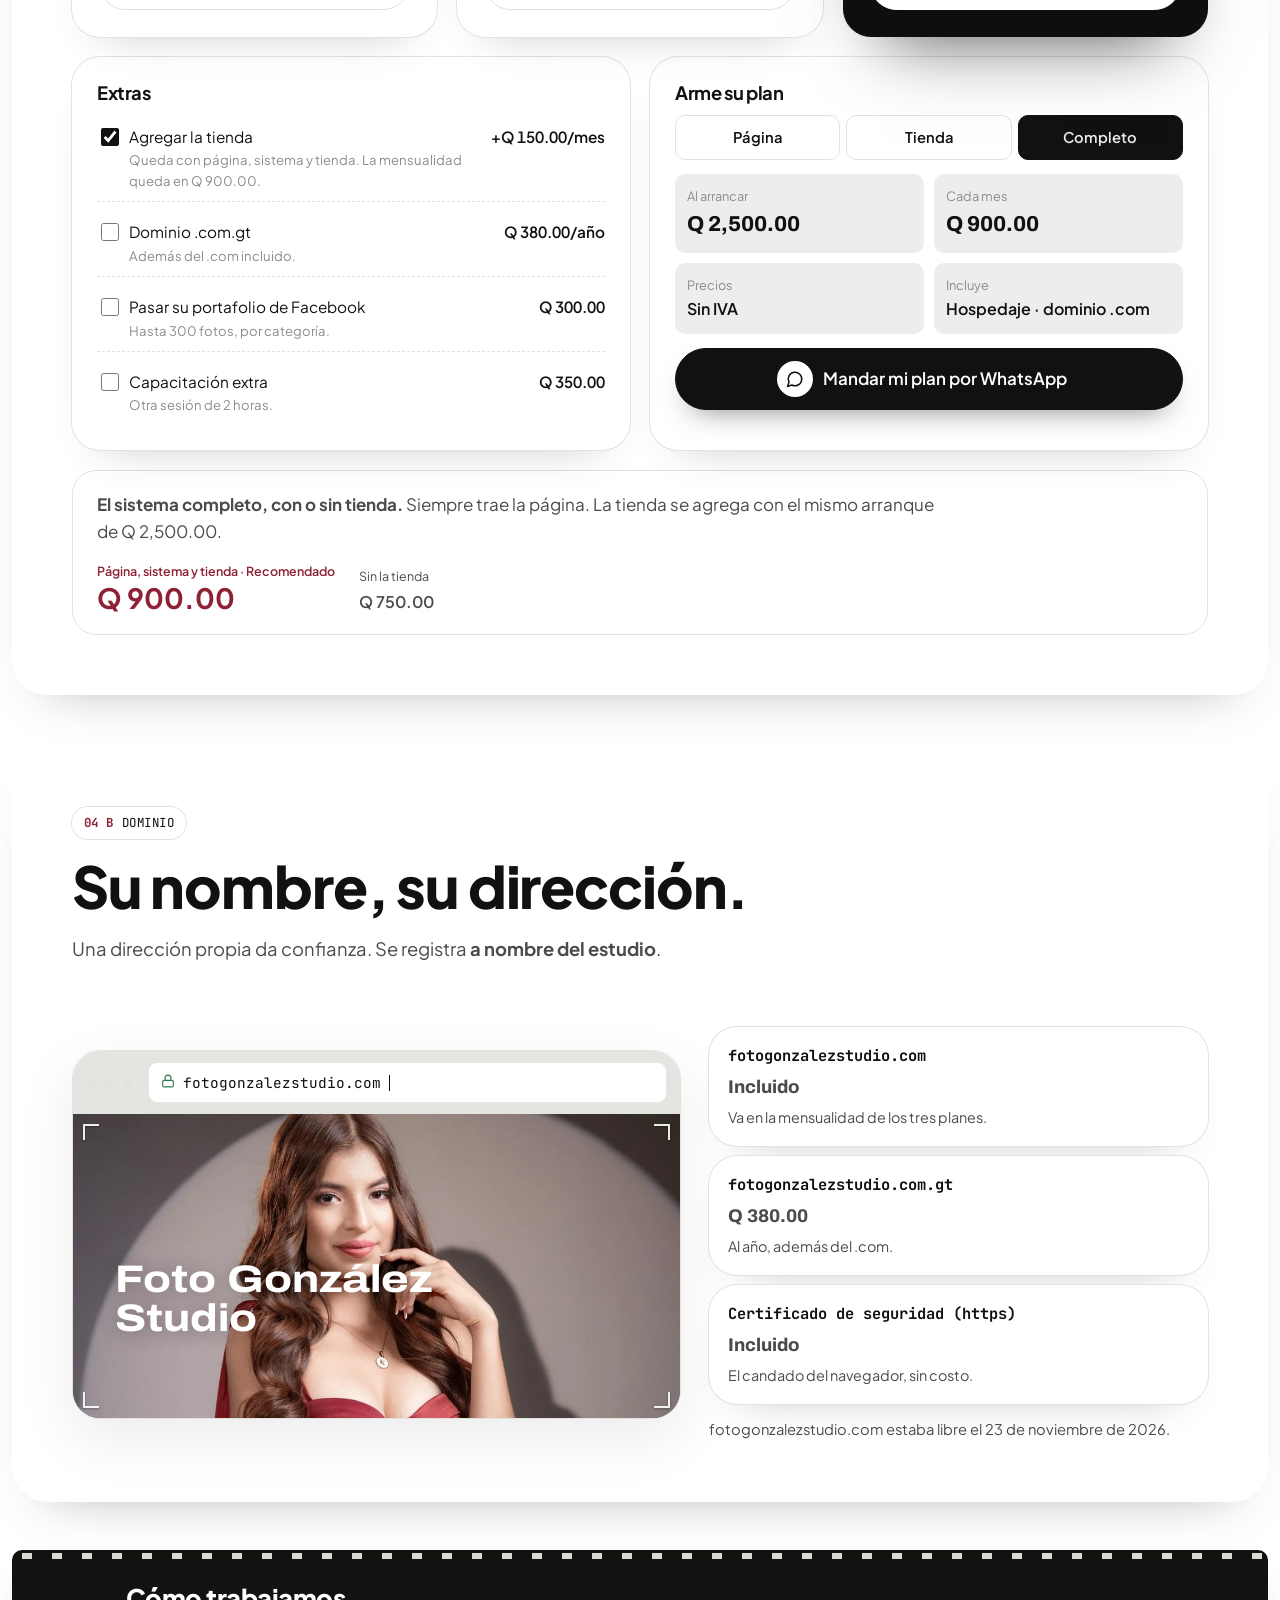
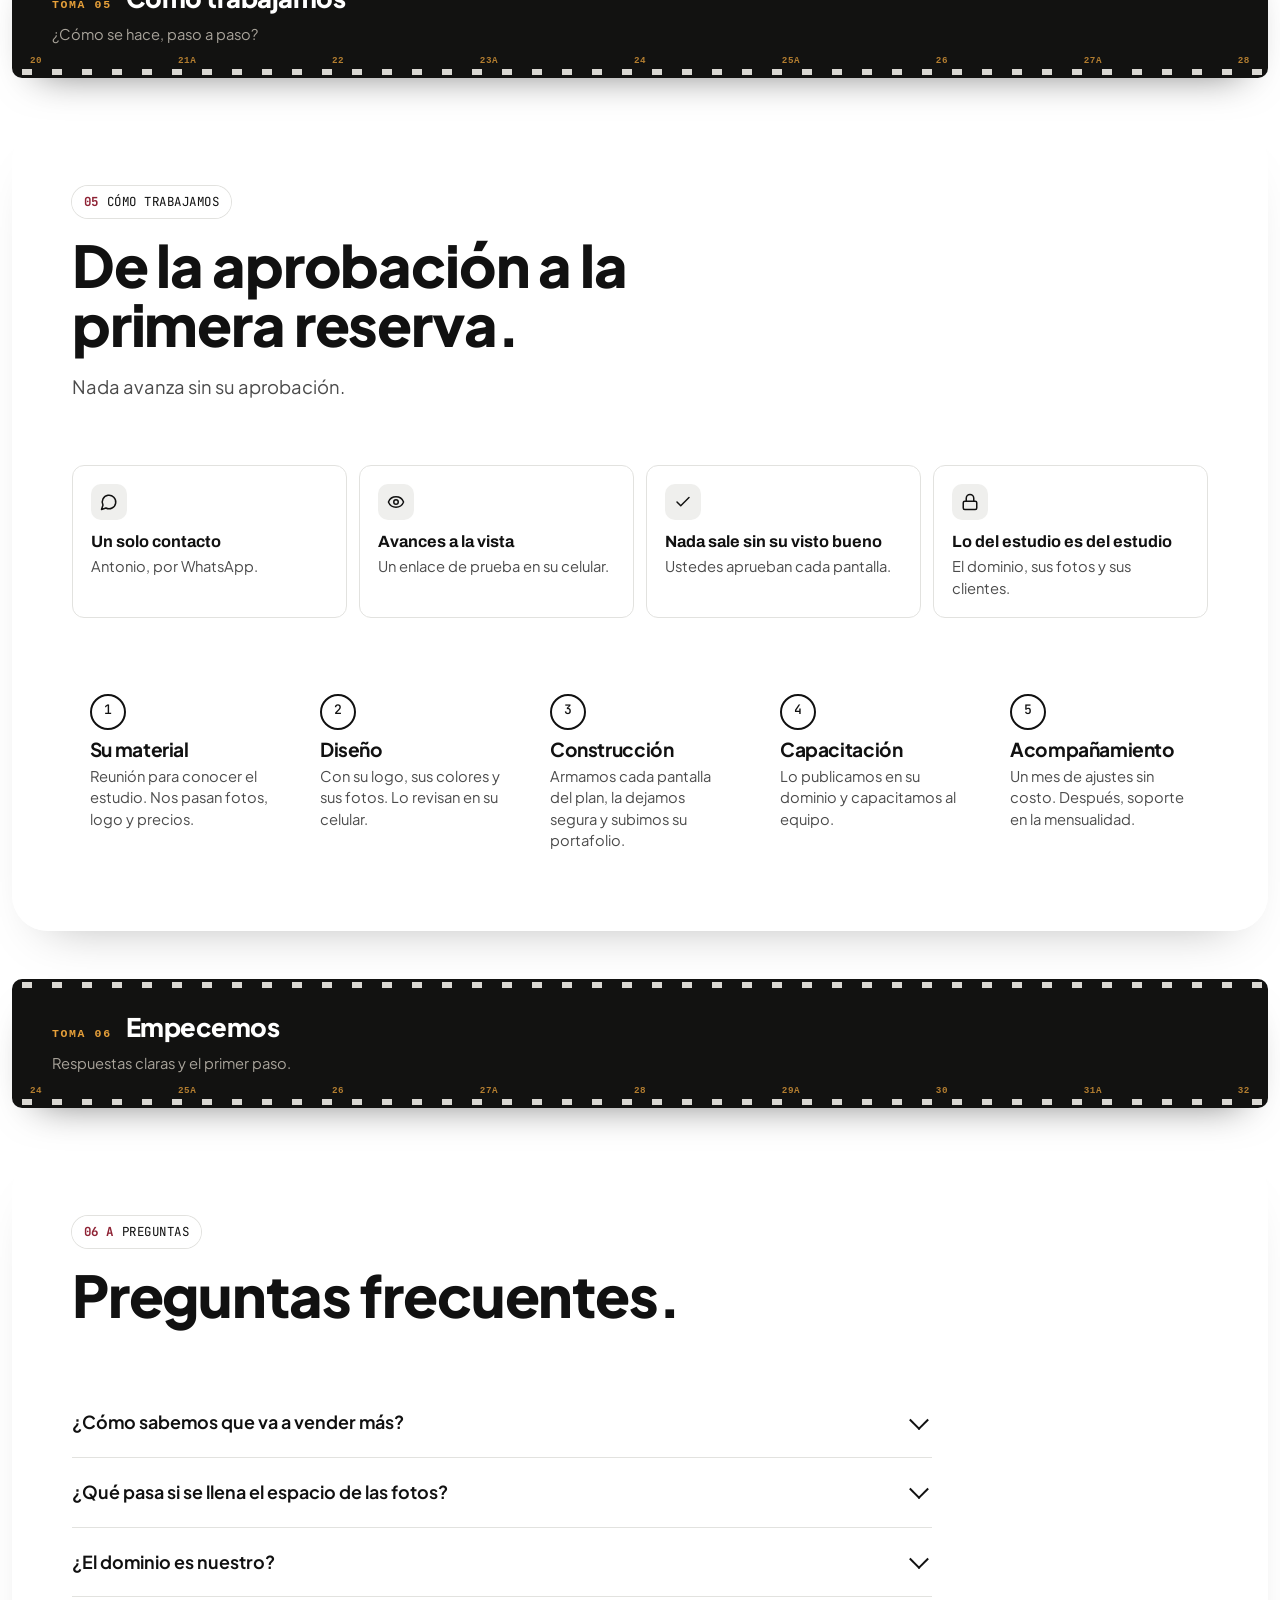
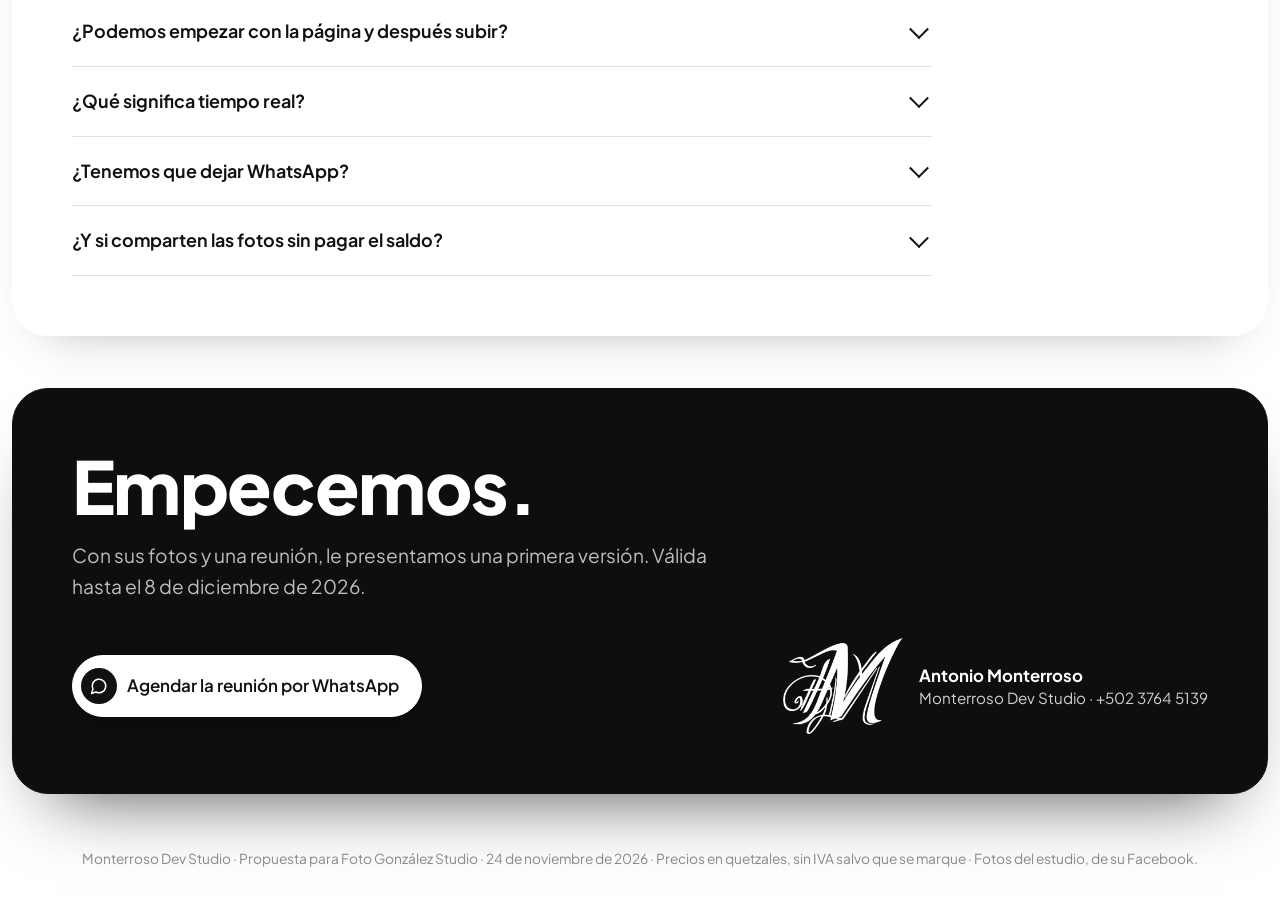
==== commit e81397ac: "El Q 900.00 con tienda en vino (o el color escogido) en la web Co-Authored-By: Claude Opus 5.5 <nore" ====
--- a/index.html
+++ b/index.html
@@ -15,7 +15,7 @@
 <link rel="preconnect" href="https://fonts.googleapis.com">
 <link rel="preconnect" href="https://fonts.gstatic.com" crossorigin>
 <link rel="stylesheet" href="https://fonts.googleapis.com/css2?family=Archivo:wdth,wght@62..125,400..800&family=Hanken+Grotesk:wght@400..700&family=JetBrains+Mono:wght@400;500&family=Plus+Jakarta+Sans:ital,wght@0,300..800;1,300..600&display=swap">
-<link rel="stylesheet" href="css/estilos.css?v=20261124i">
+<link rel="stylesheet" href="css/estilos.css?v=20261124j">
 <link rel="stylesheet" href="demos/foto.css?v=20261113a">
 <link rel="stylesheet" href="css/movimiento.css?v=20261124a">
 <script src="demos/diseno.js?v=20261124a" data-css="css/claro.css?v=20261124b"></script>
--- a/css/estilos.css
+++ b/css/estilos.css
@@ -865,10 +865,10 @@
 .dos-formas span { display: flex; flex-direction: column; gap: 2px; }
 .dos-formas small { color: var(--tinta2); font-size: .78rem; }
 .dos-formas { align-items: flex-end; }
-.compra-unica .dos-formas .fuerte b.p { font-size: 1.75rem; color: var(--acento); line-height: 1.1; }
-.dos-formas .fuerte small { color: var(--acento); font-weight: 600; }
+.compra-unica .dos-formas .fuerte b.p { font-size: 1.75rem; color: var(--marca, var(--acento)); line-height: 1.1; }
+.dos-formas .fuerte small { color: var(--marca, var(--acento)); font-weight: 600; }
 .compra-unica .dos-formas .suave b.p { font-size: 1rem; color: var(--tinta2); font-weight: 600; }
-.desde-fuerte { color: var(--acento); font-weight: 750; font-size: 1.1rem; }
+.desde-fuerte { color: var(--marca, var(--acento)); font-weight: 750; font-size: 1.1rem; }
 
 @media (min-width: 961px) and (max-width: 1240px) {
   .desglose { font-size: .8rem; gap: 6px 8px; }
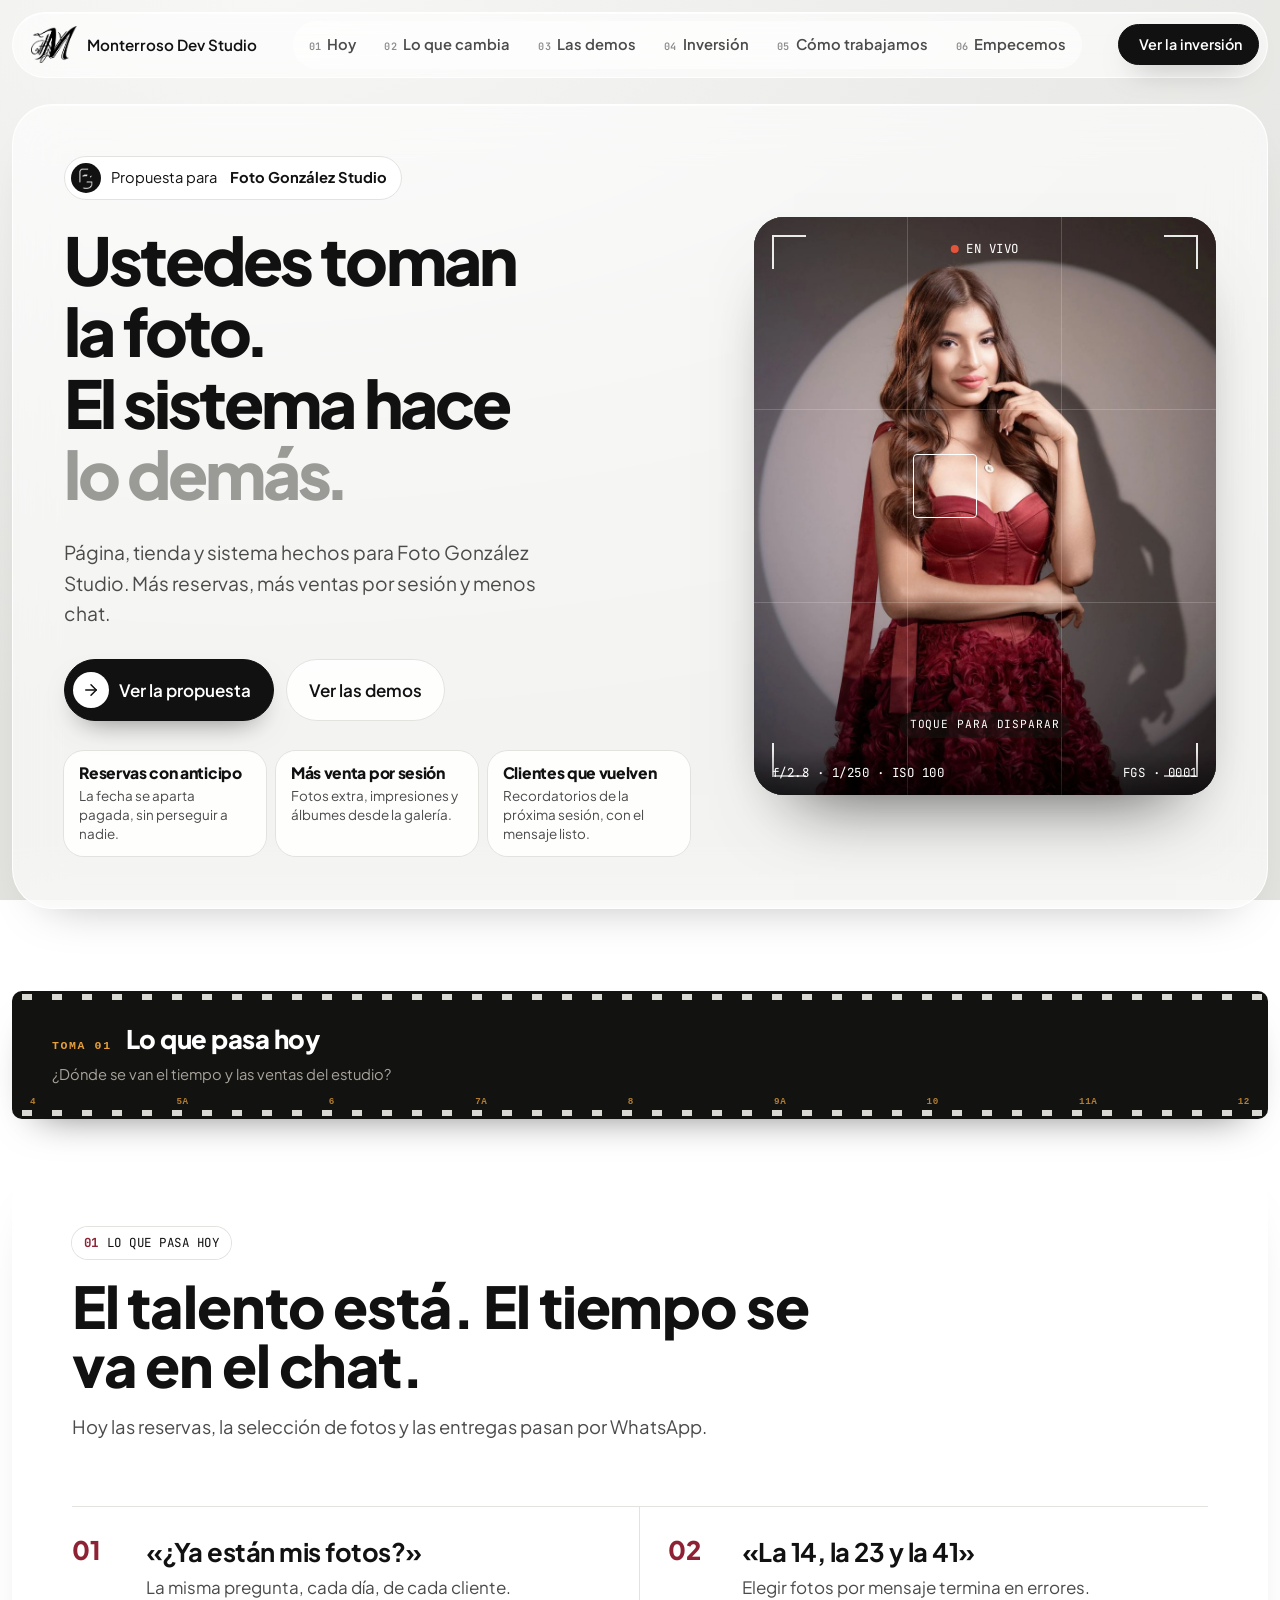
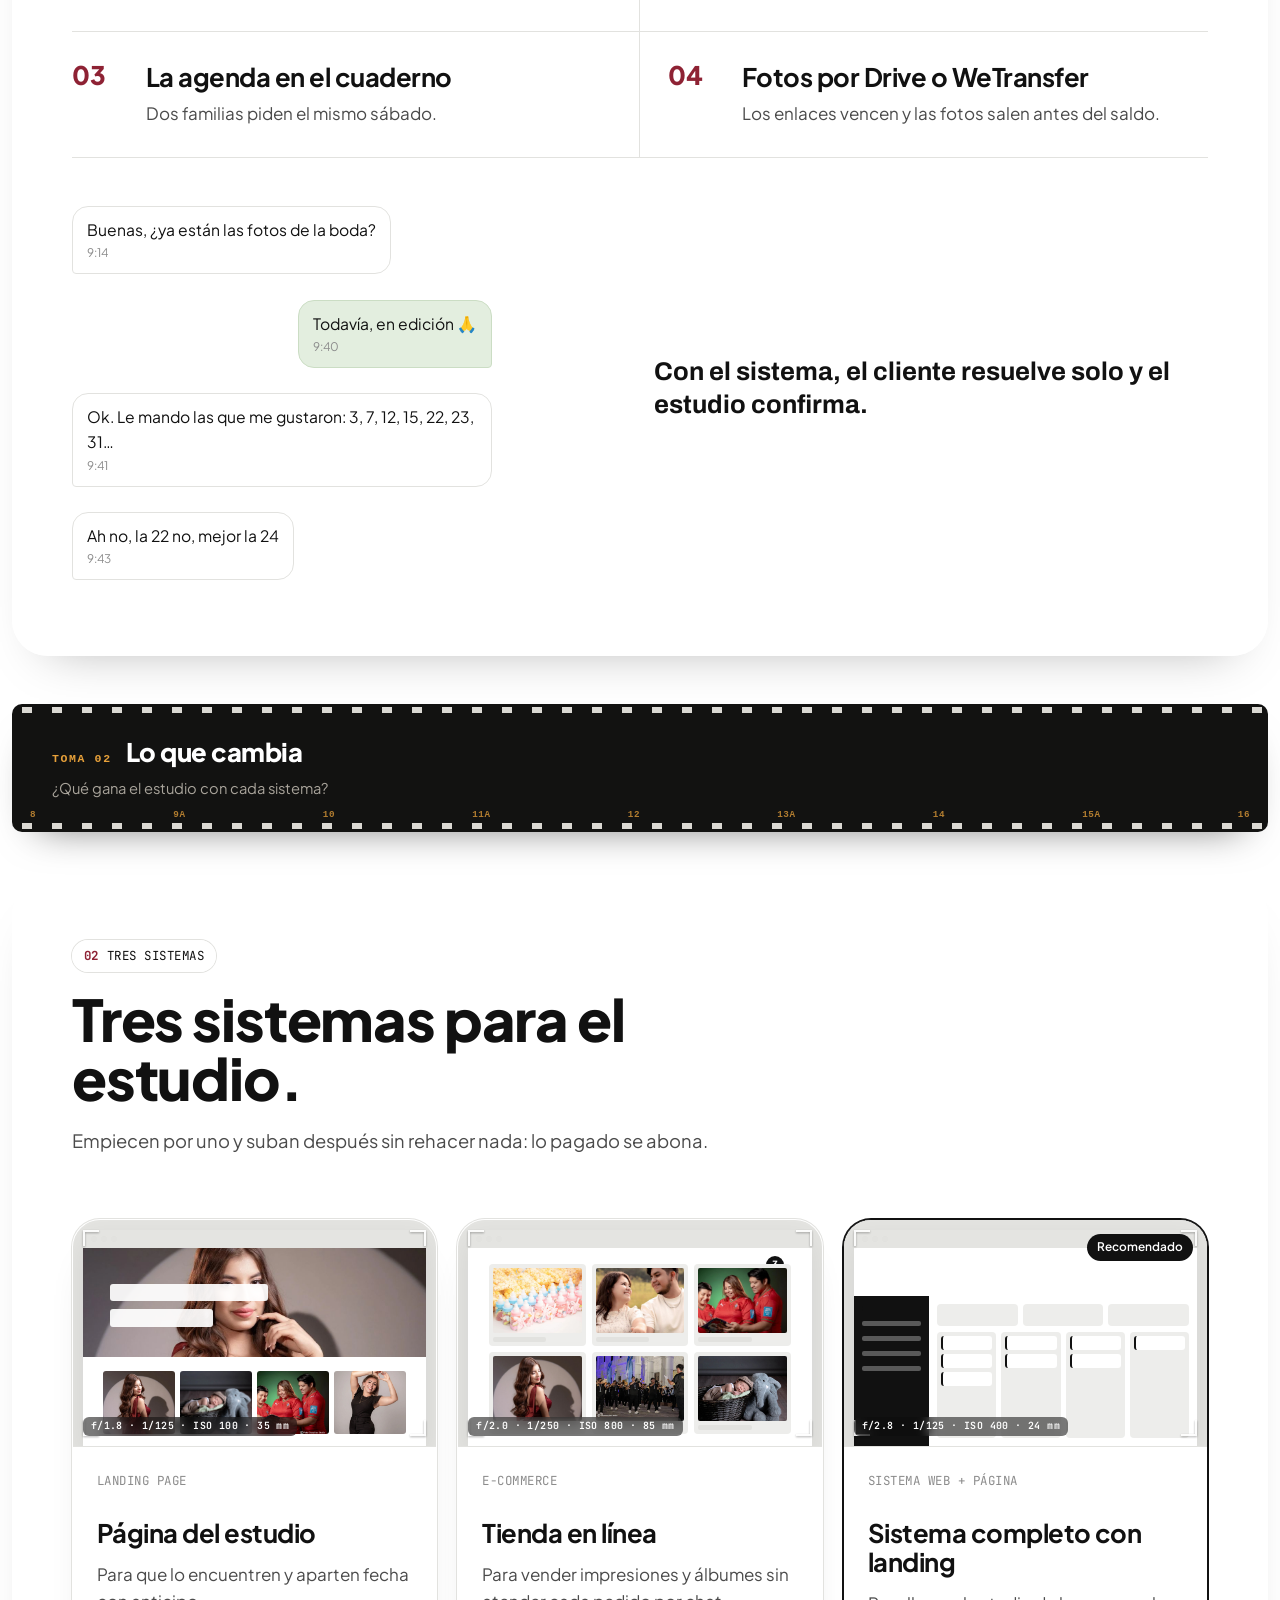
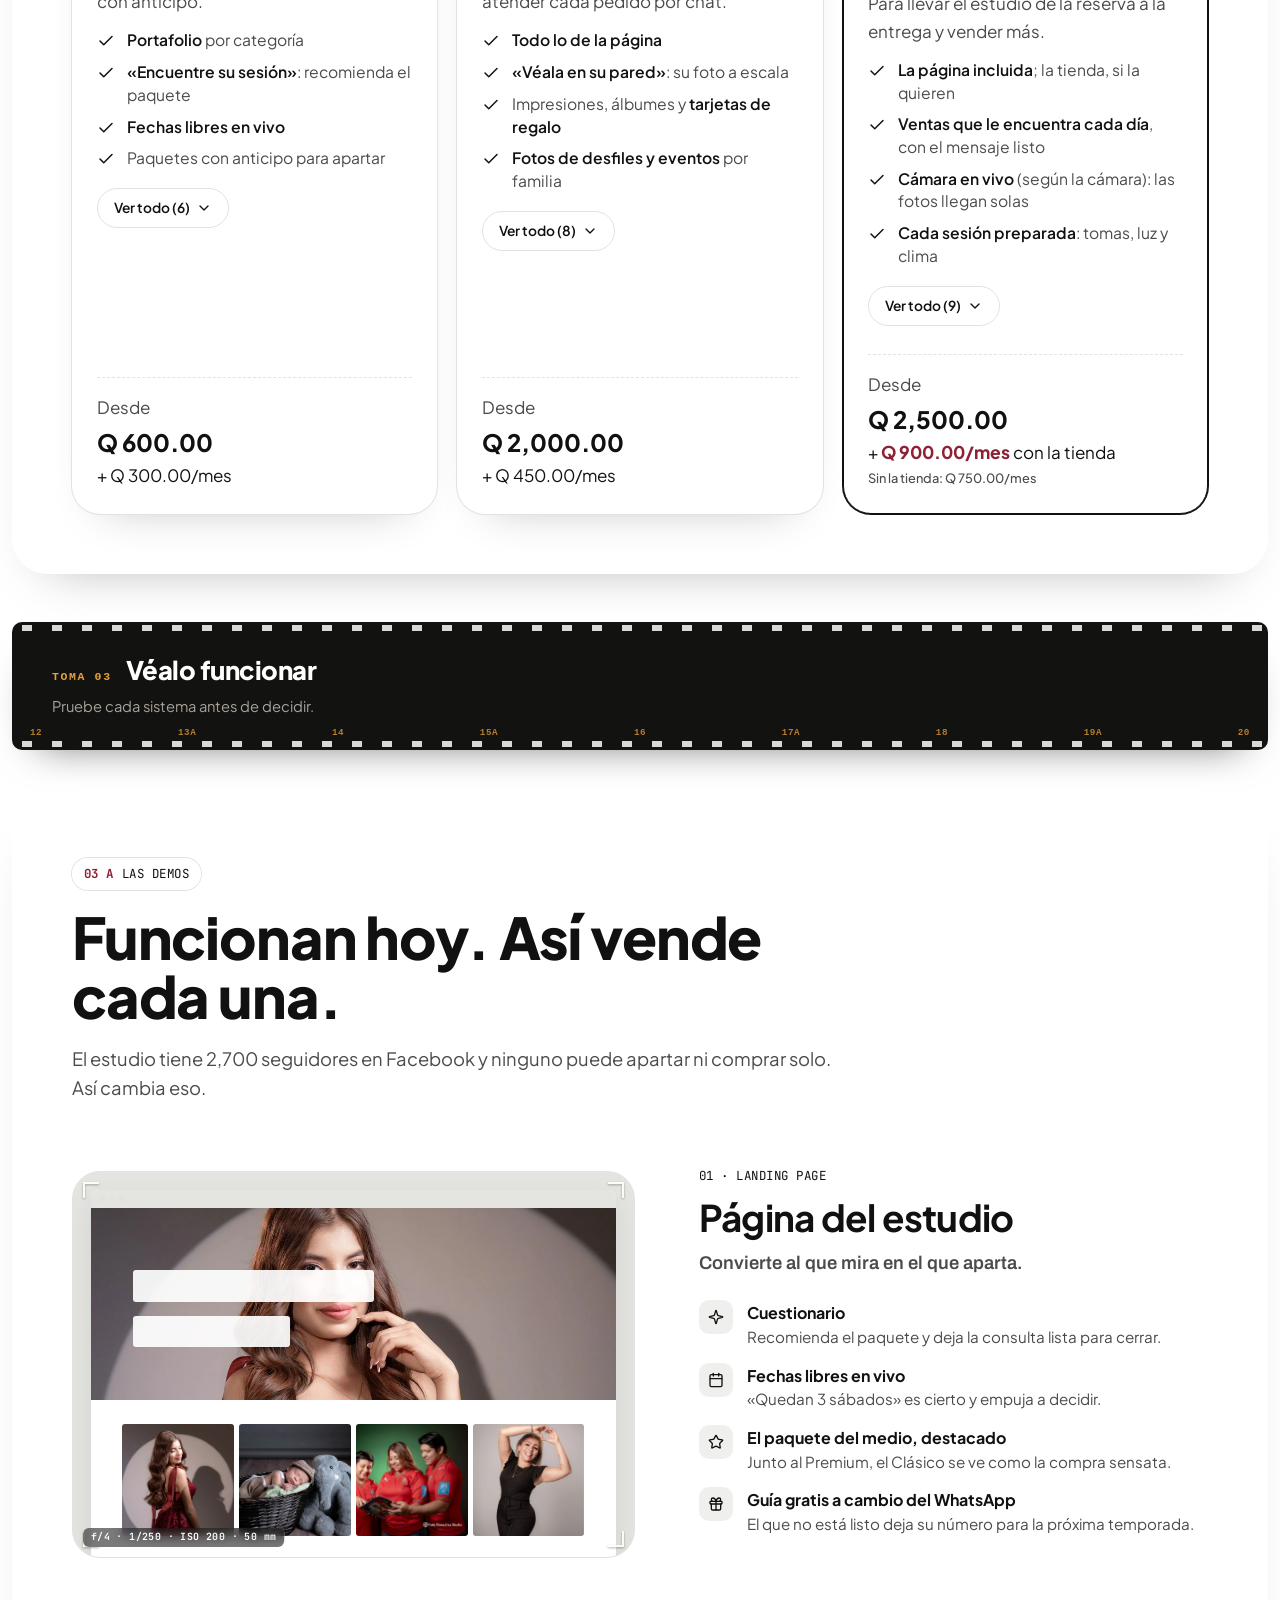
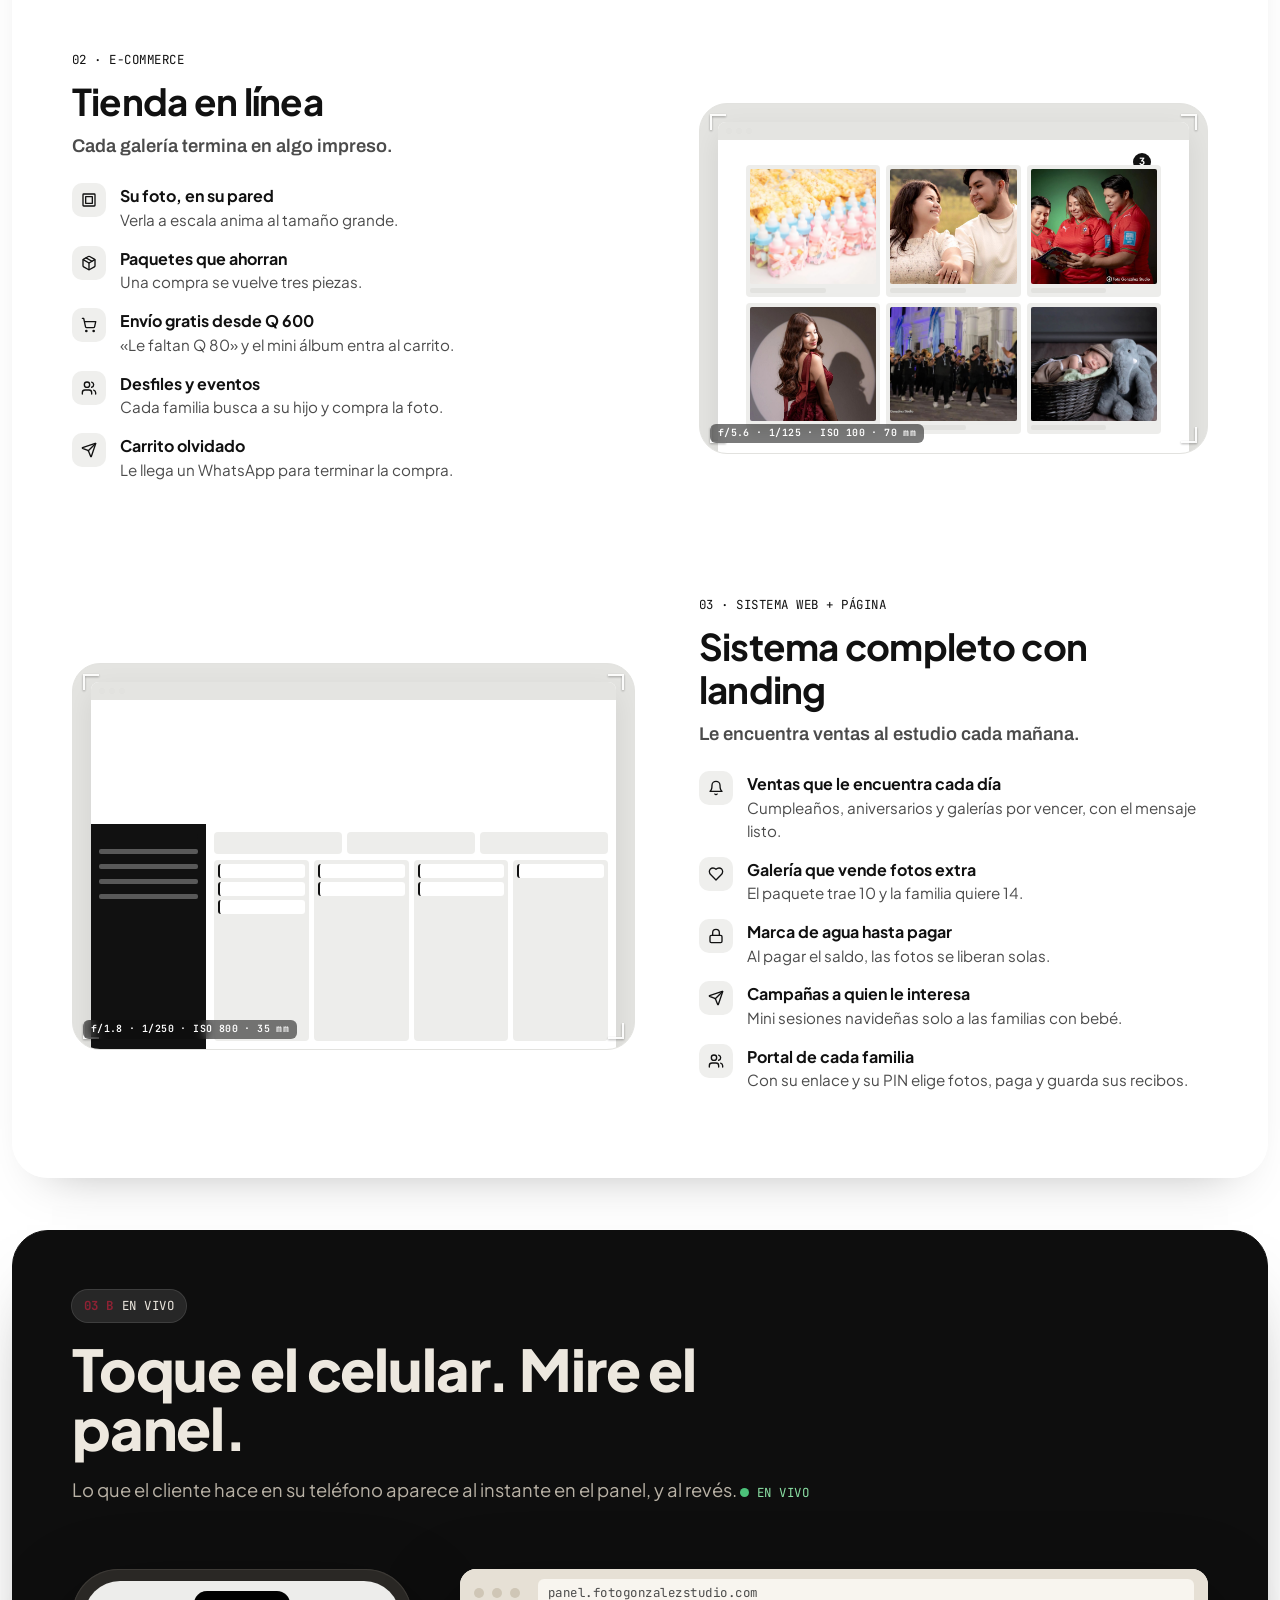
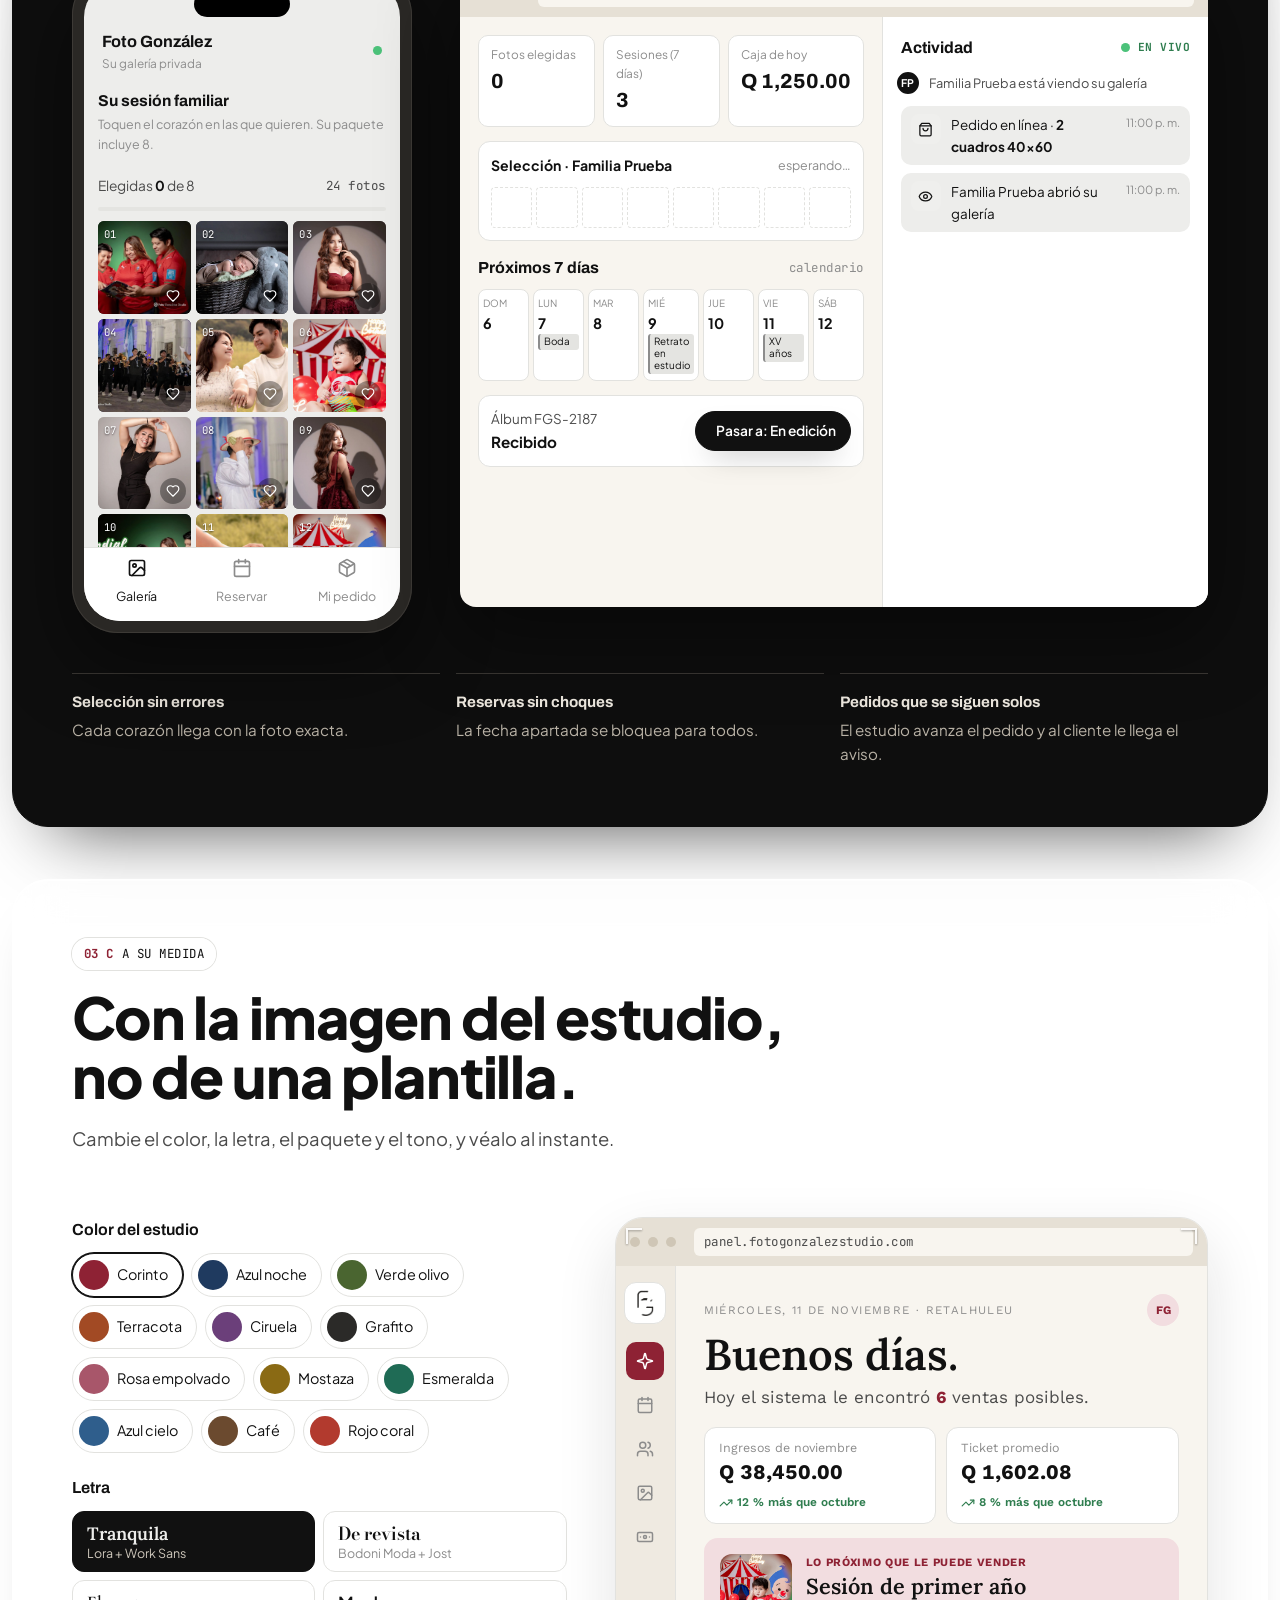
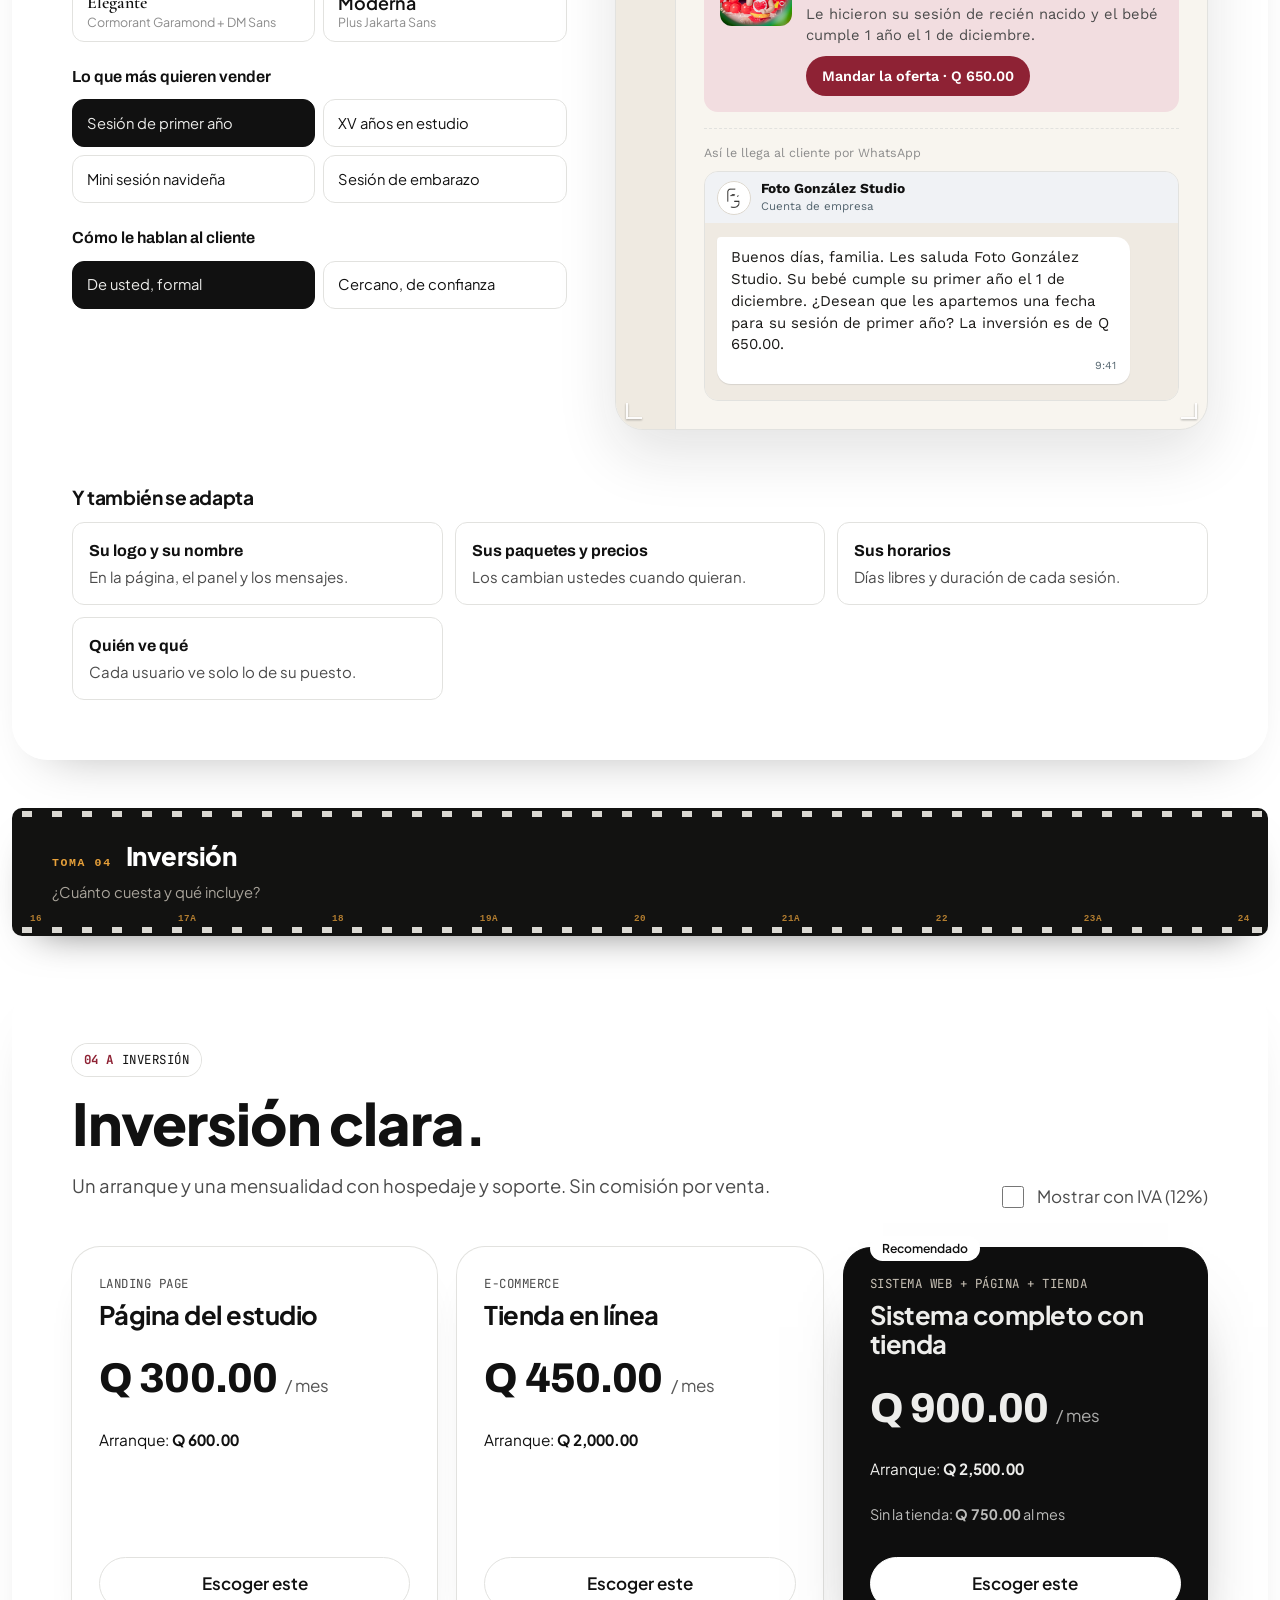
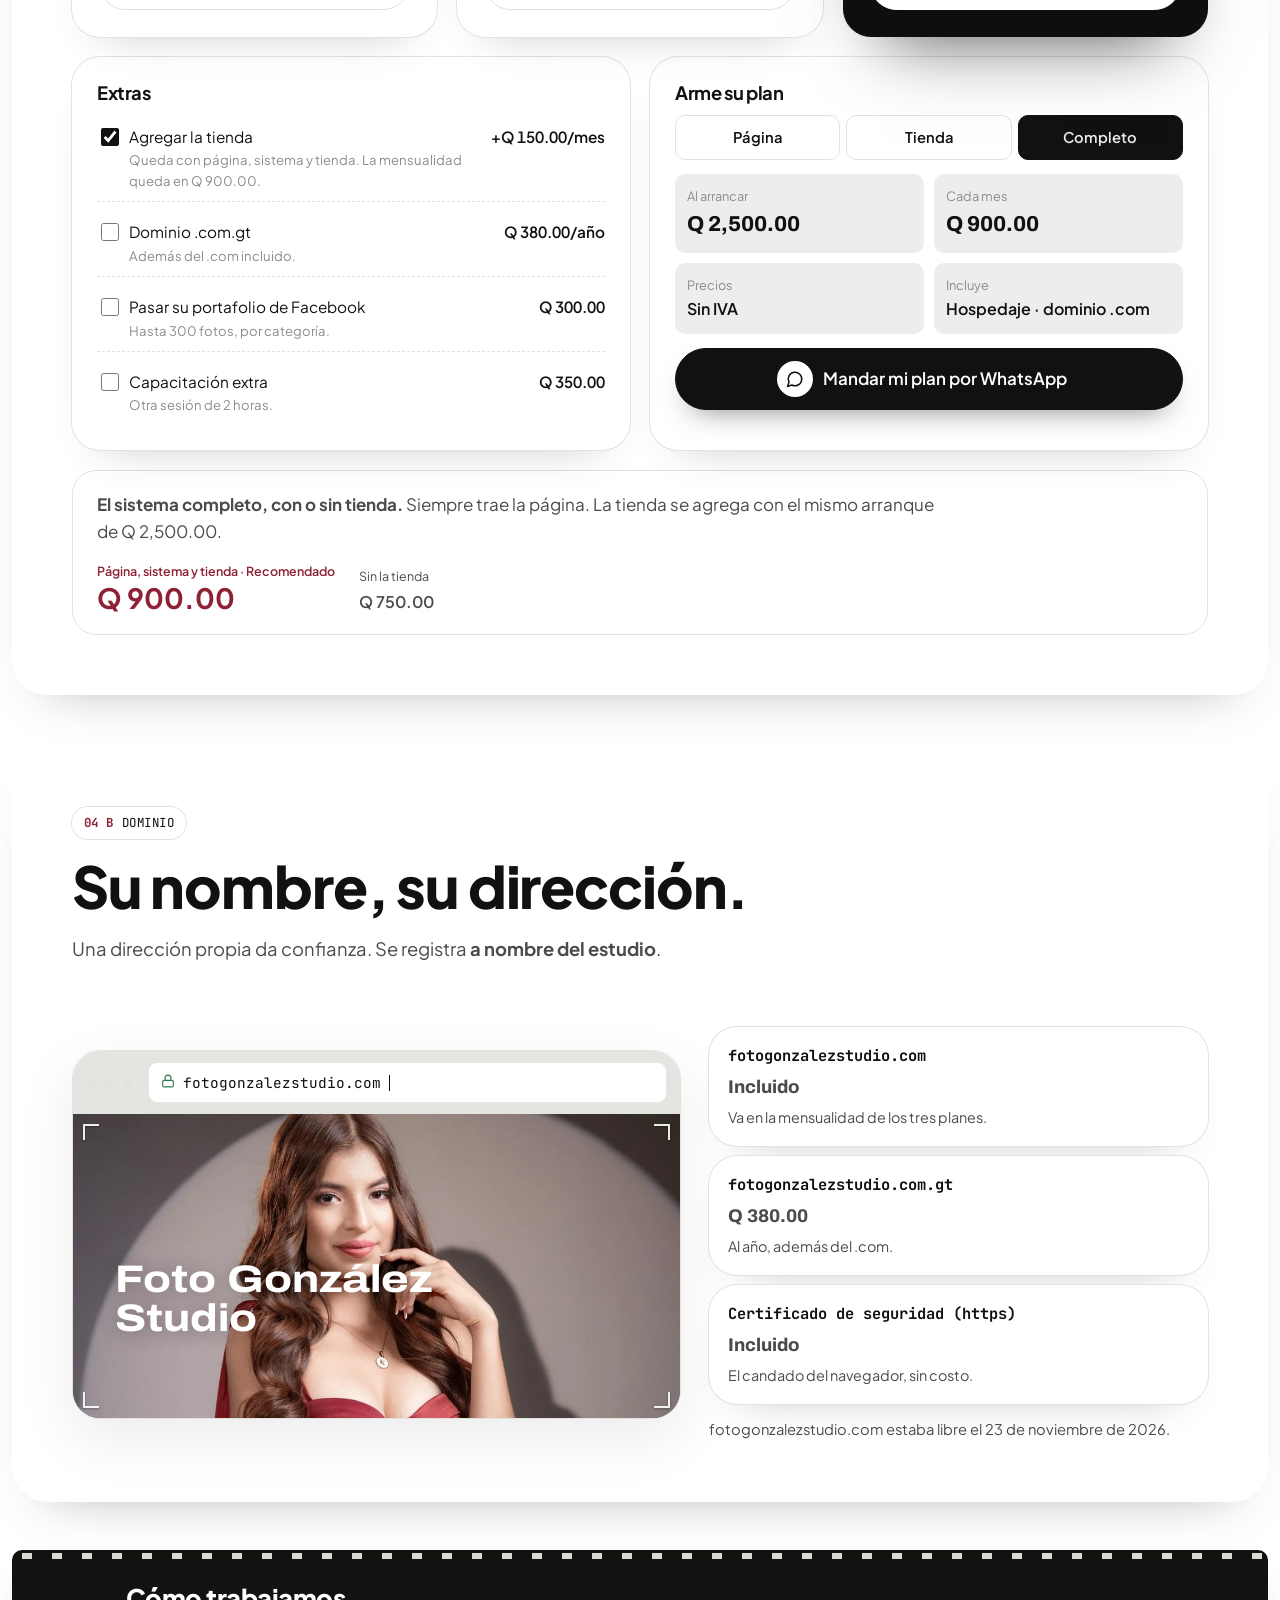
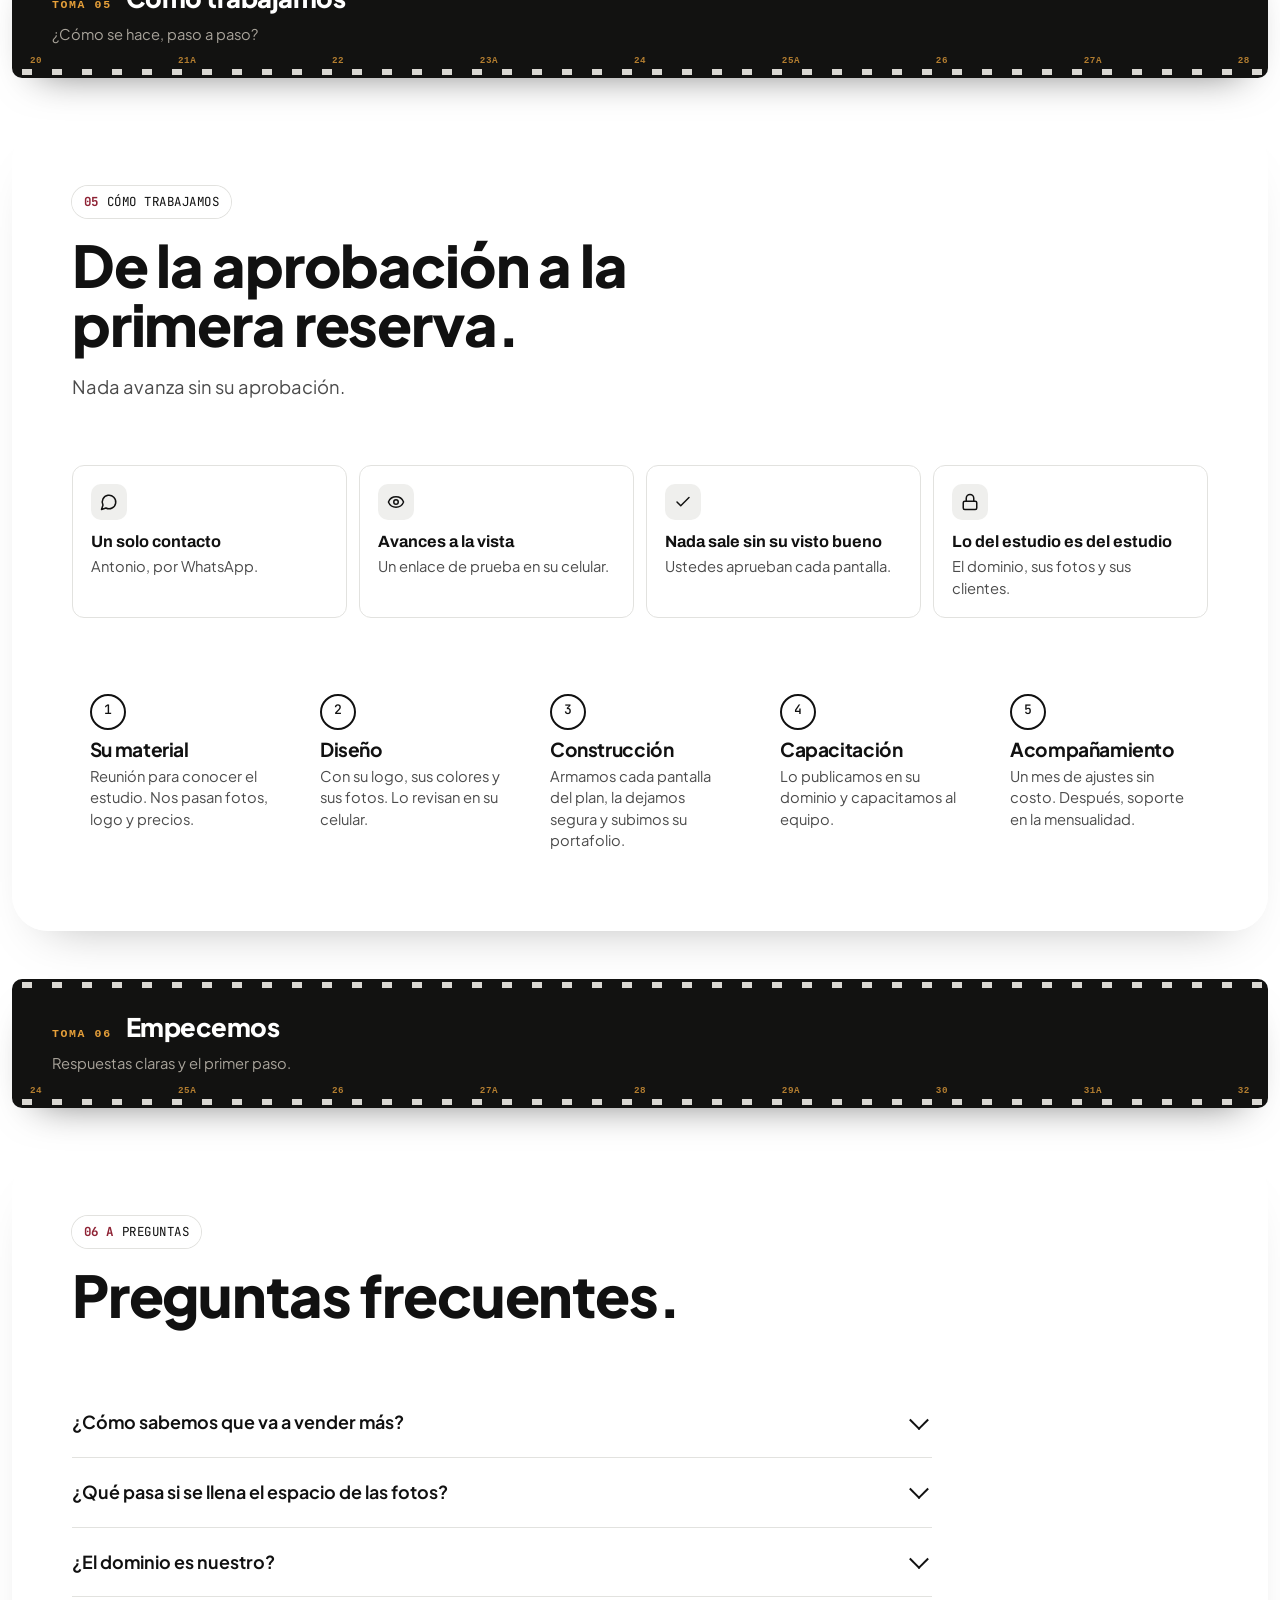
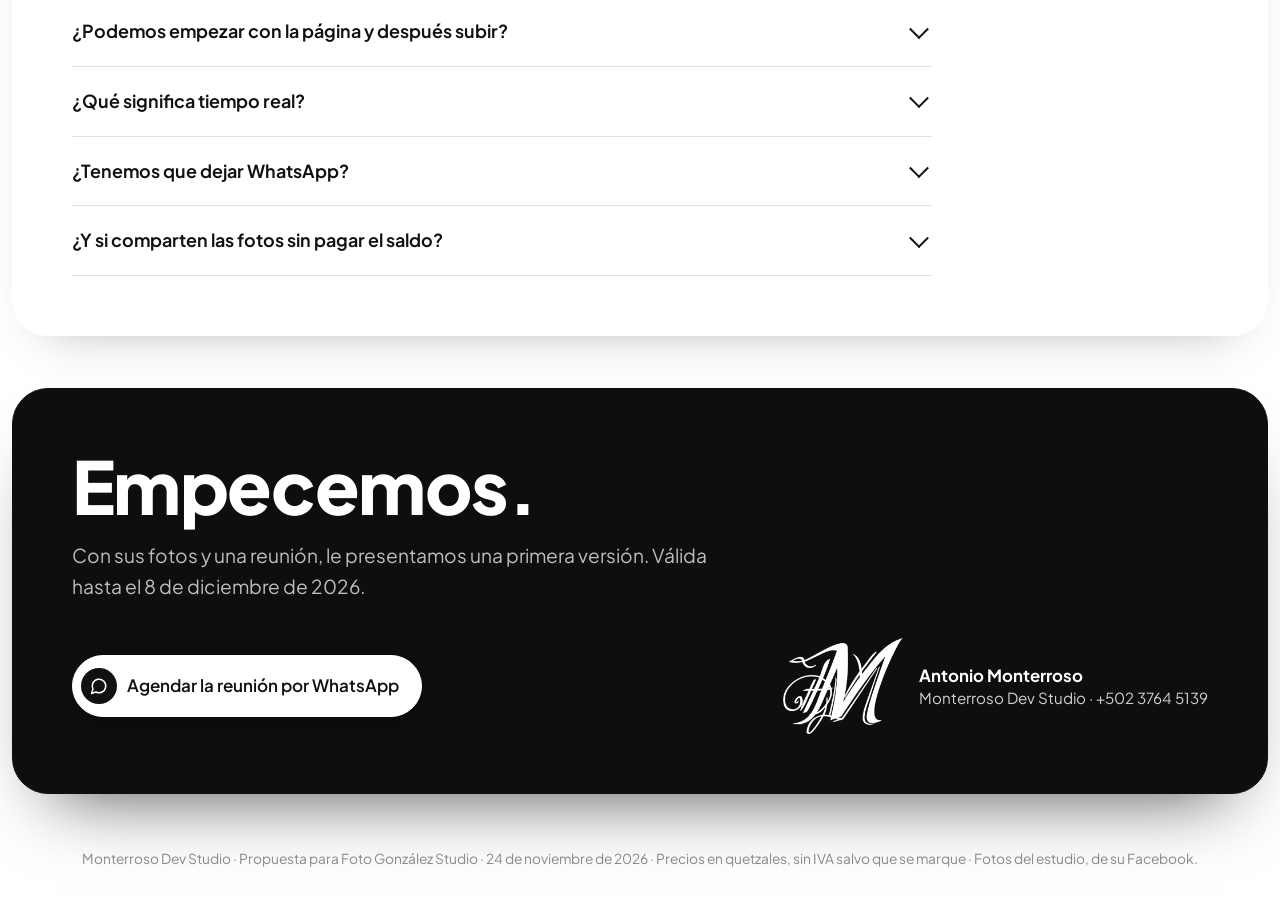
==== commit e6321c0b: "Menú del teléfono y tablet como tarjeta blanca con fondo oscurecido Co-Authored-By: Claude Opus 5.5 " ====
--- a/index.html
+++ b/index.html
@@ -18,7 +18,7 @@
 <link rel="stylesheet" href="css/estilos.css?v=20261124j">
 <link rel="stylesheet" href="demos/foto.css?v=20261113a">
 <link rel="stylesheet" href="css/movimiento.css?v=20261124a">
-<script src="demos/diseno.js?v=20261124a" data-css="css/claro.css?v=20261124b"></script>
+<script src="demos/diseno.js?v=20261124a" data-css="css/claro.css?v=20261125b"></script>
 </head>
 <body>
 
@@ -406,7 +406,7 @@
 
 <footer class="pie">Monterroso Dev Studio · Propuesta para Foto González Studio · 24 de noviembre de 2026 · Precios en quetzales, sin IVA salvo que se marque · Fotos del estudio, de su Facebook.</footer>
 
-<script src="js/propuesta.js?v=20261124k"></script>
+<script src="js/propuesta.js?v=20261125a"></script>
 <script src="demos/foto.js?v=20261113d" data-visor=".sistema .vista, .vit-vista, .navegador .foto, .m-vista" data-toma=".sistema .vista, .vit-vista"></script>
 <script src="demos/completo/letras.js?v=20261124a"></script>
 <script src="js/medida.js?v=20261124b"></script>
